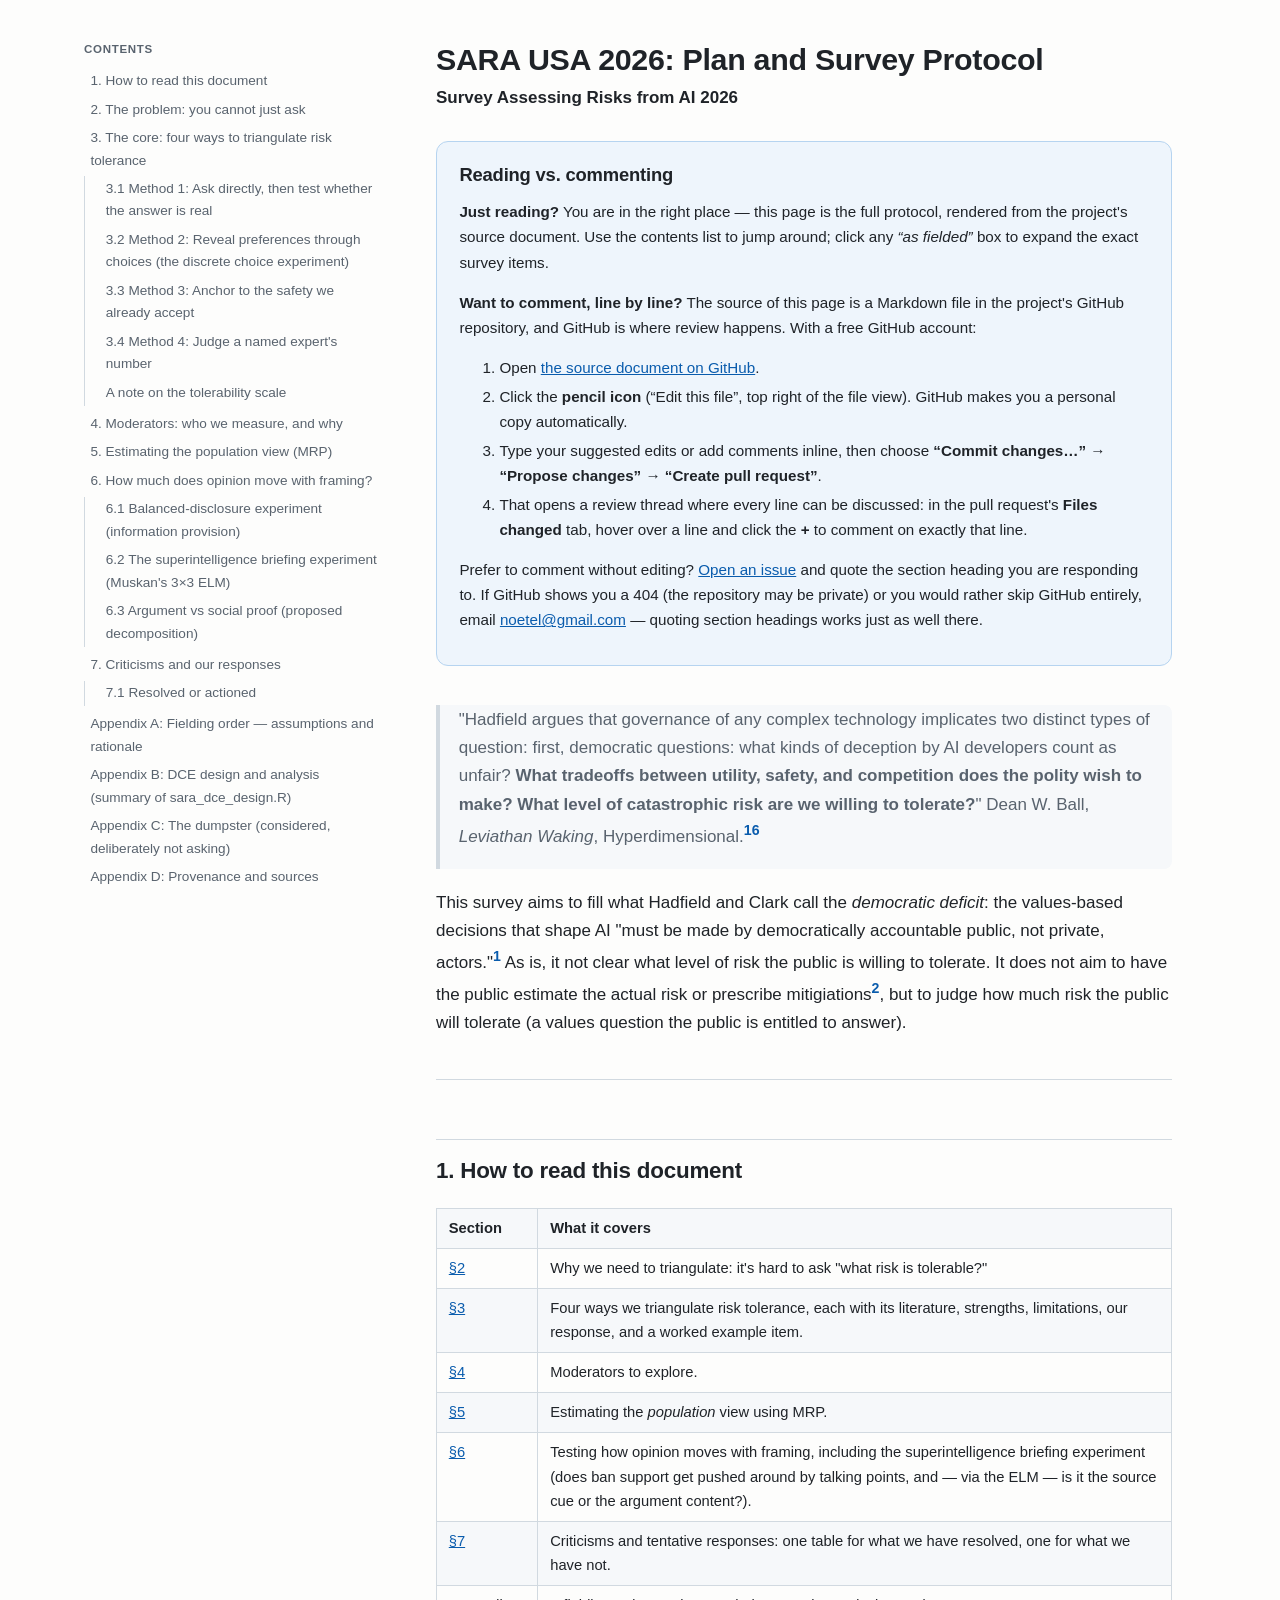
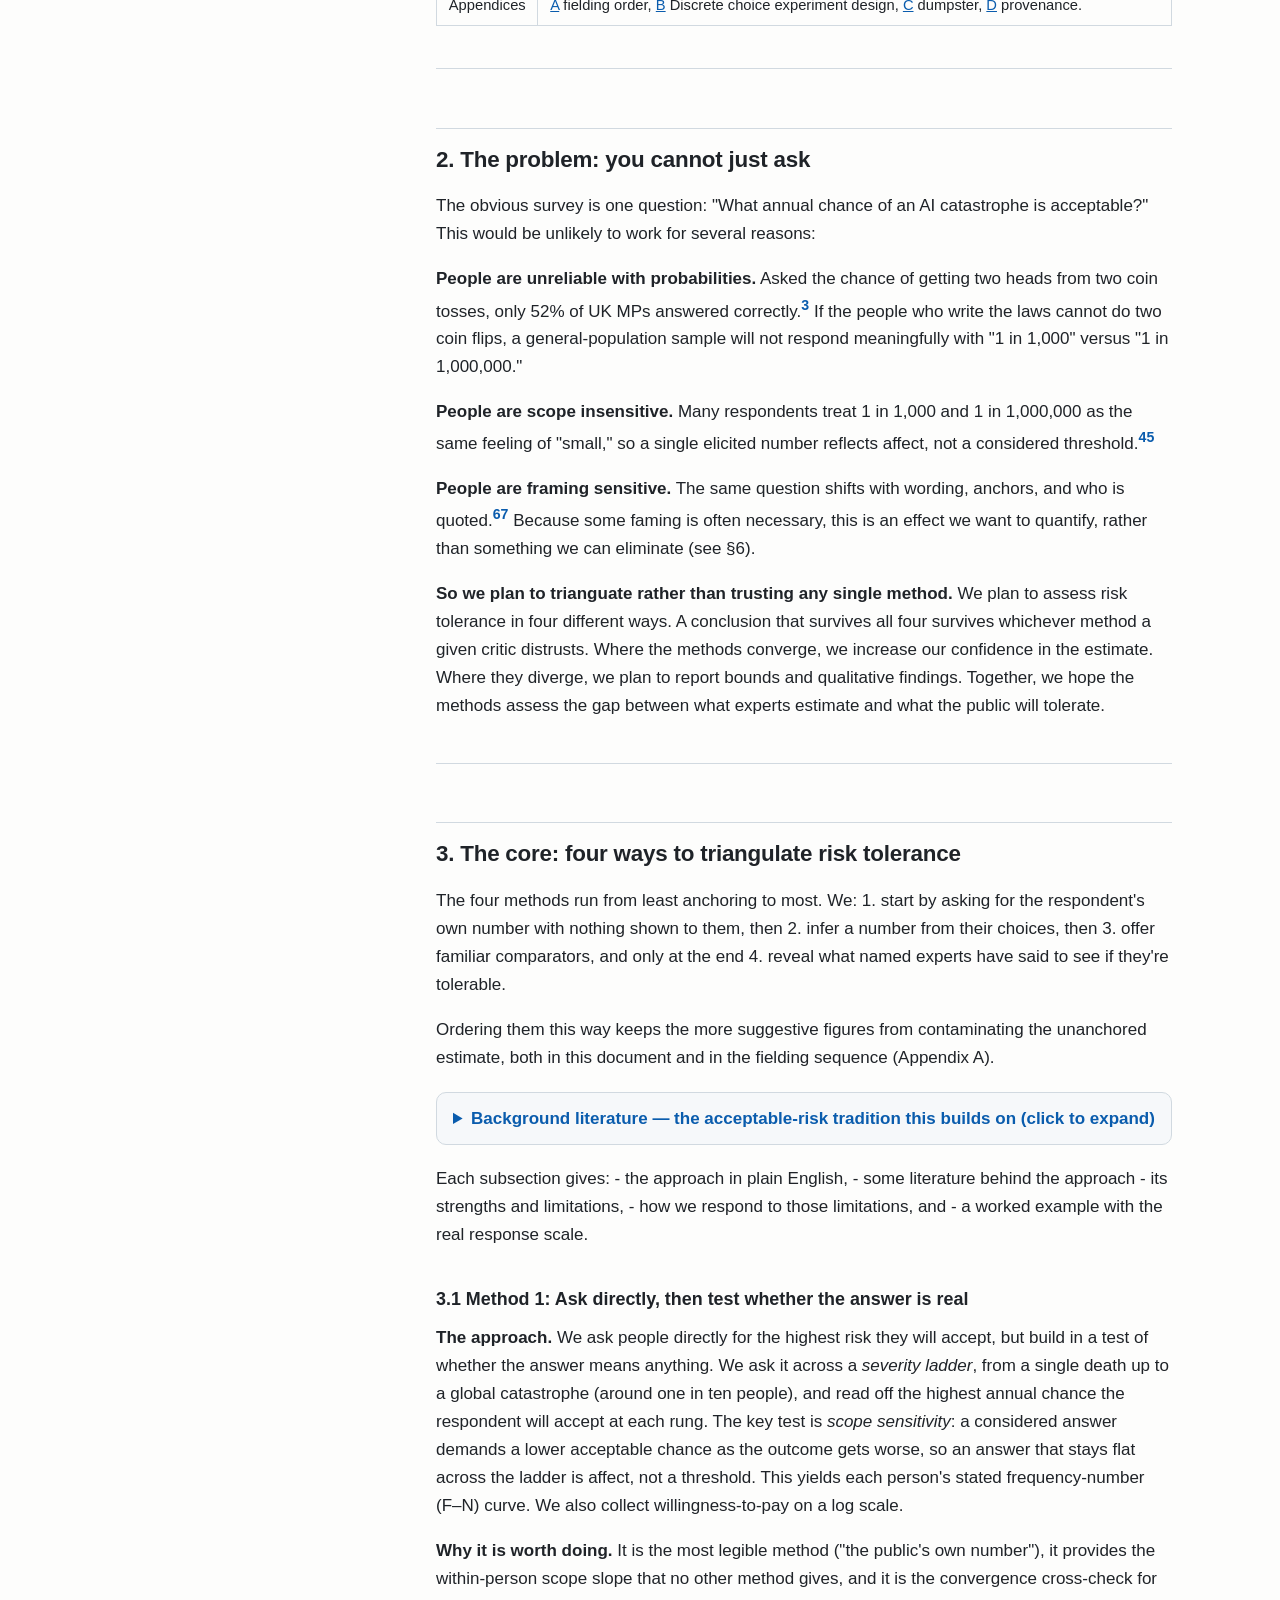
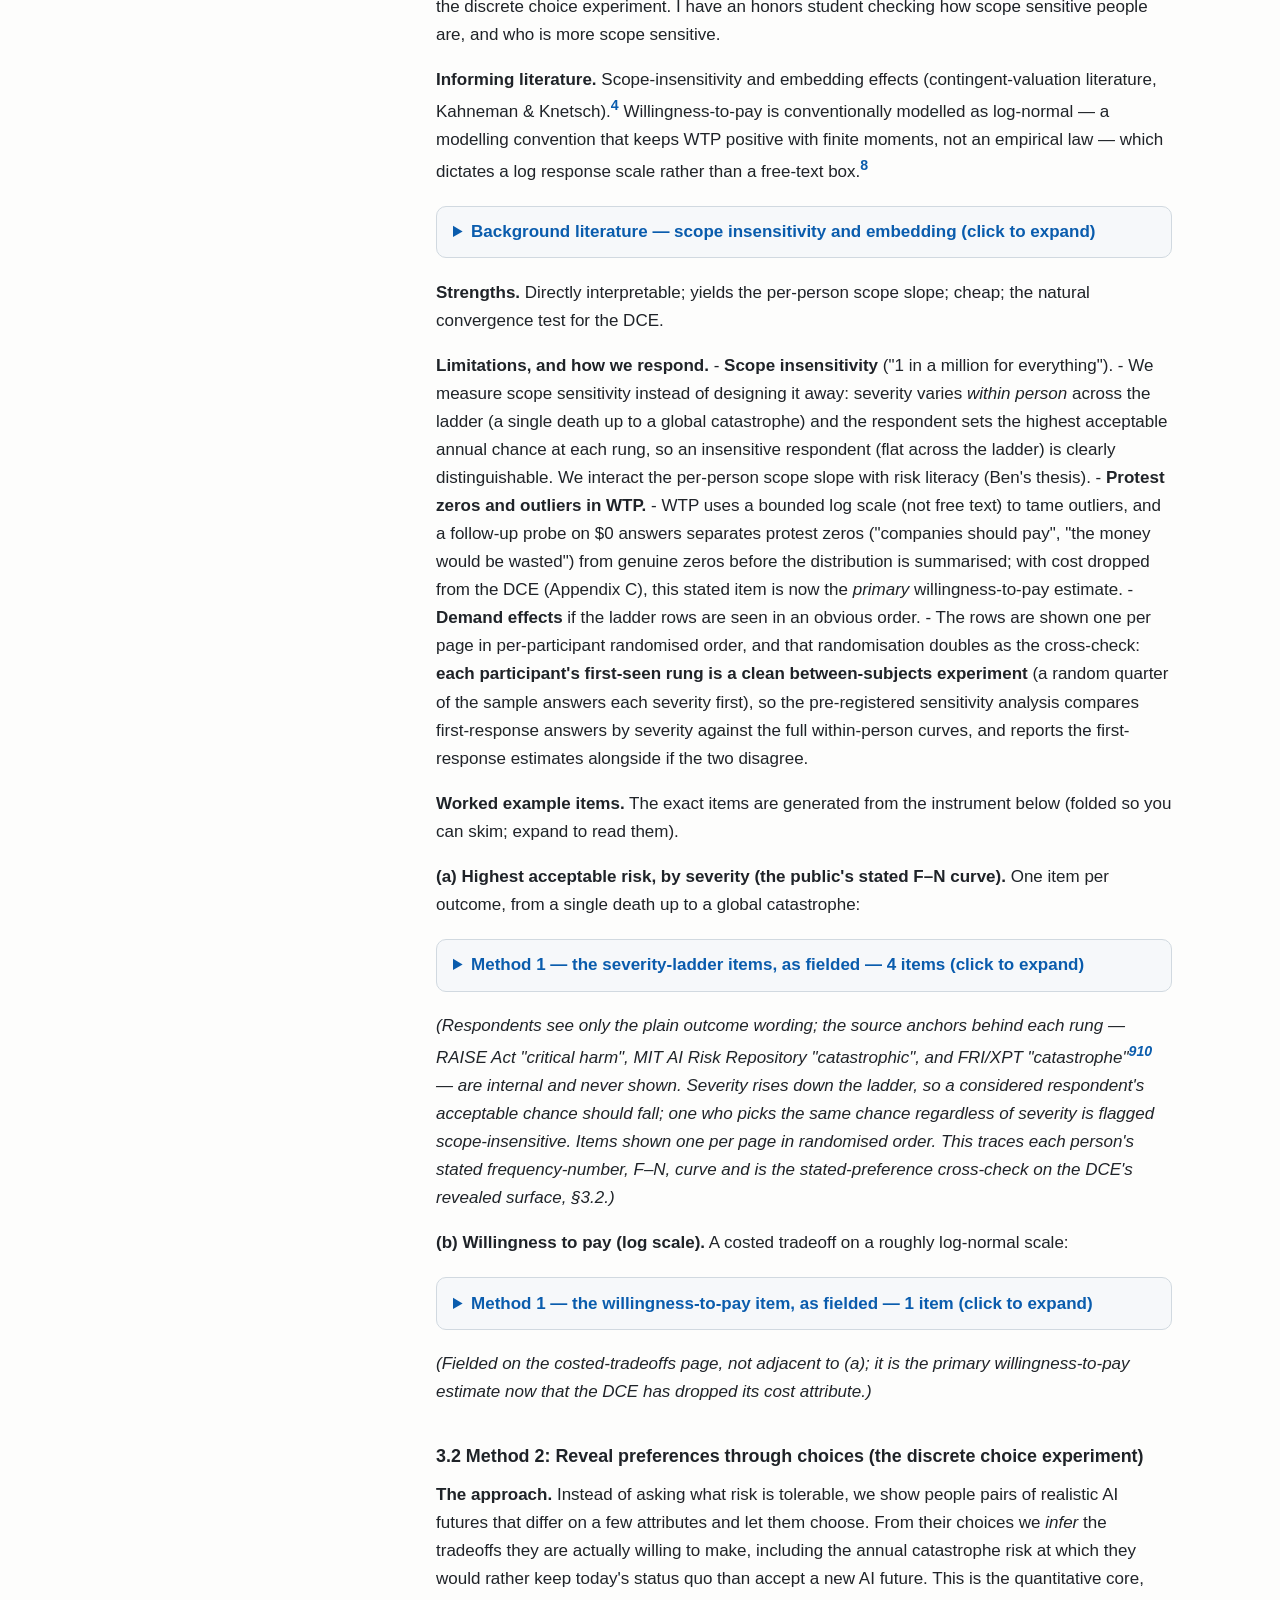
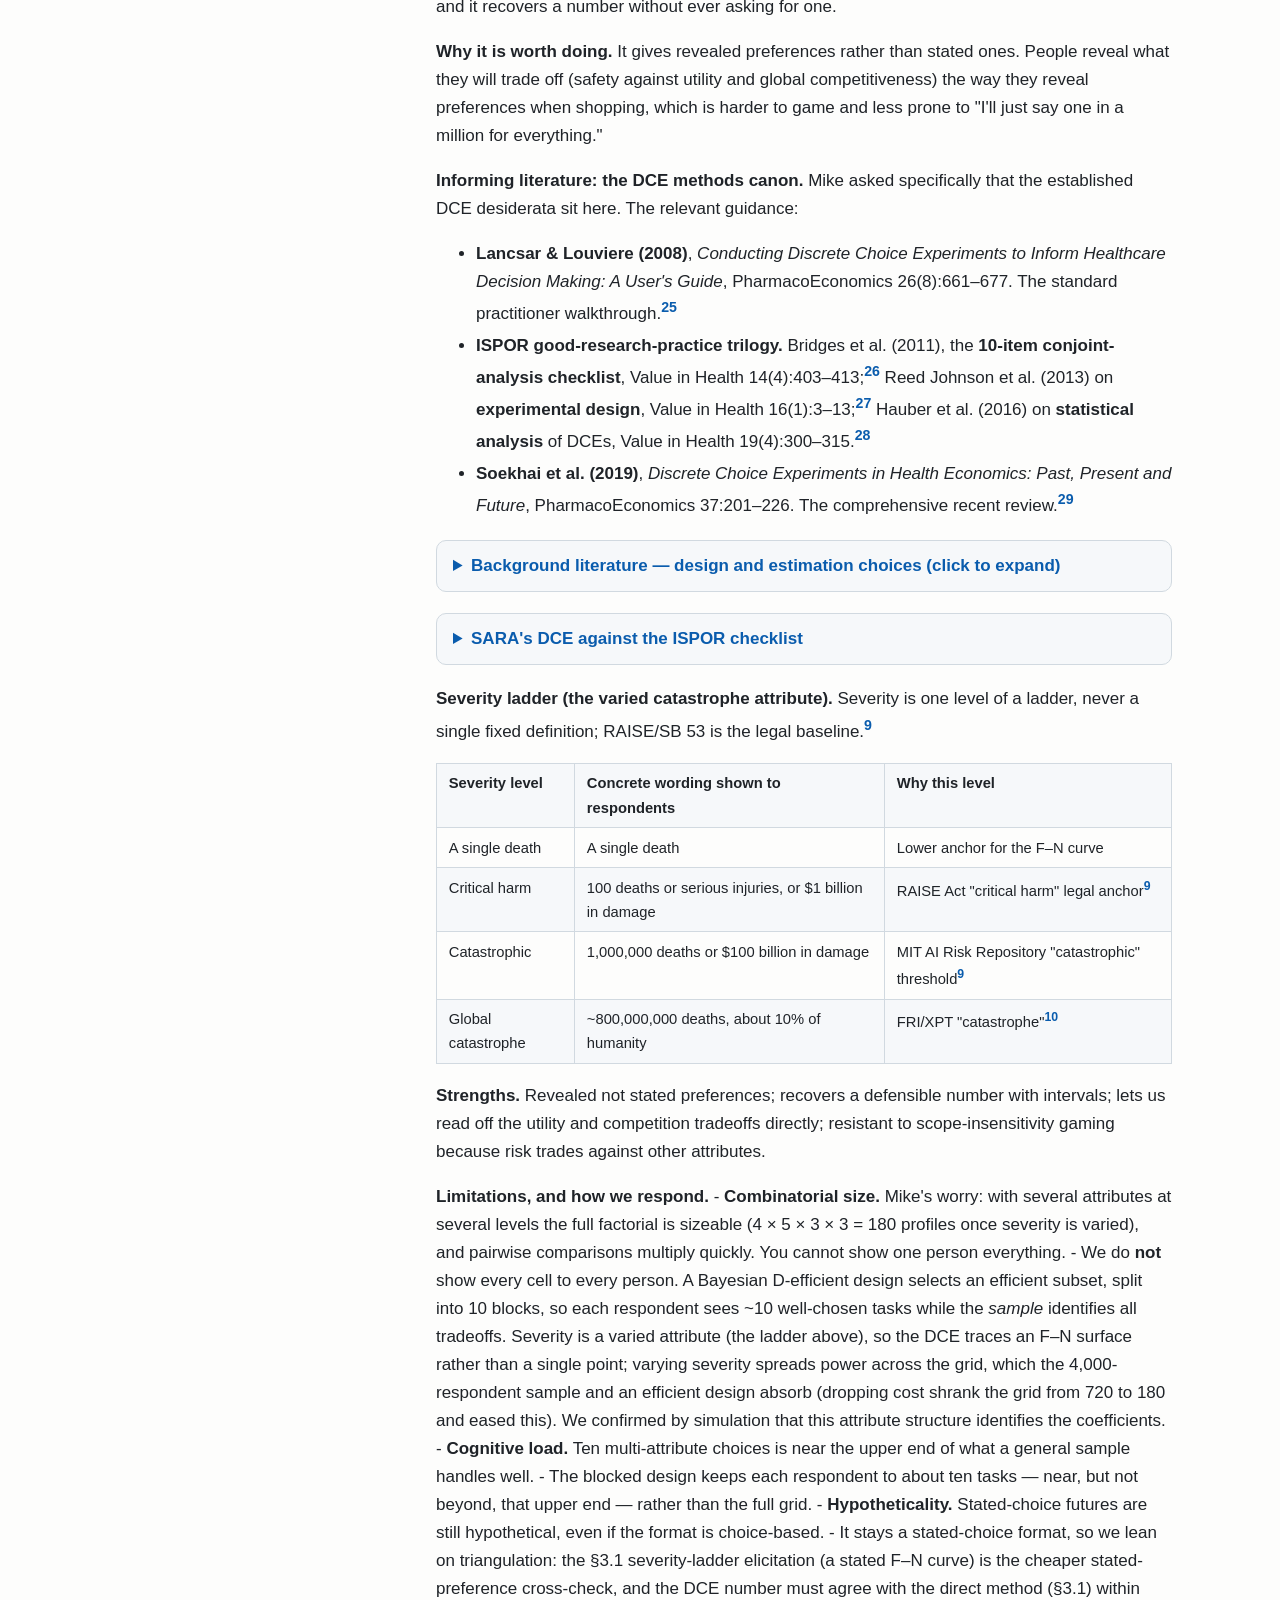
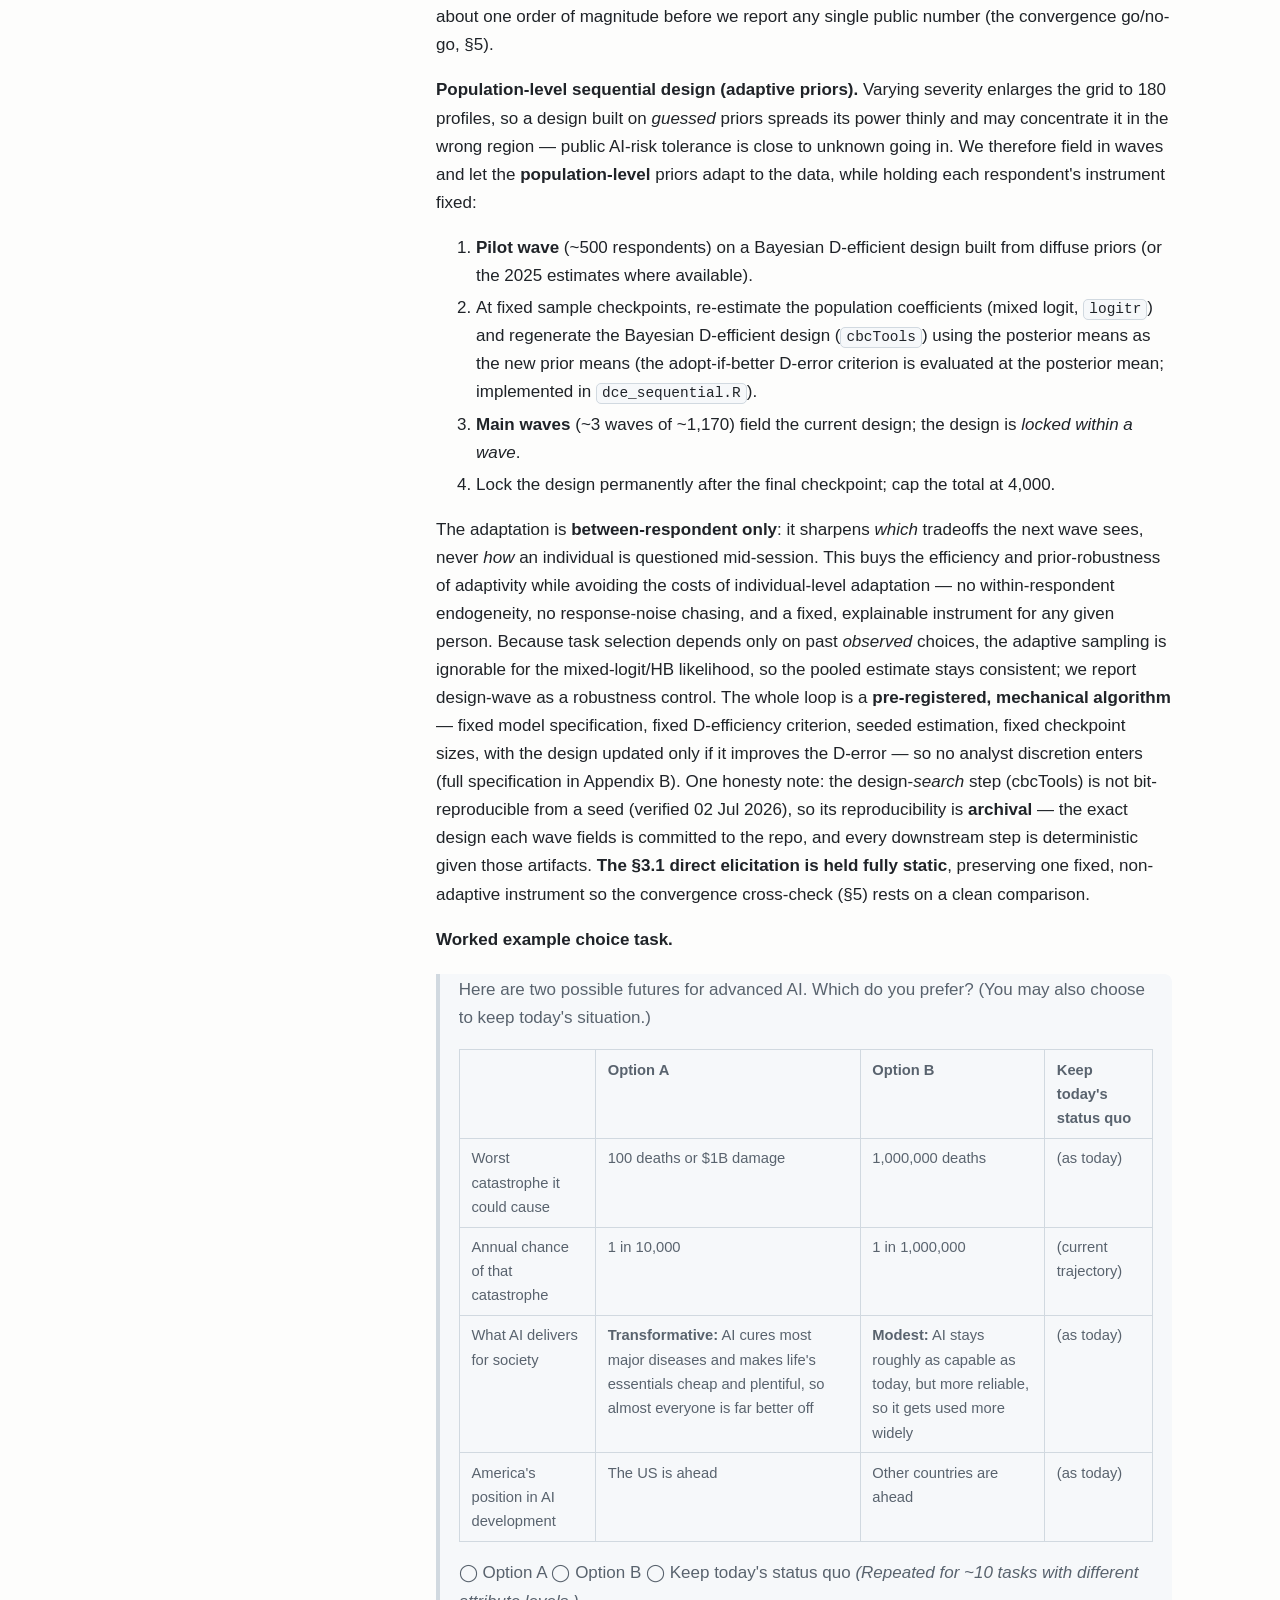
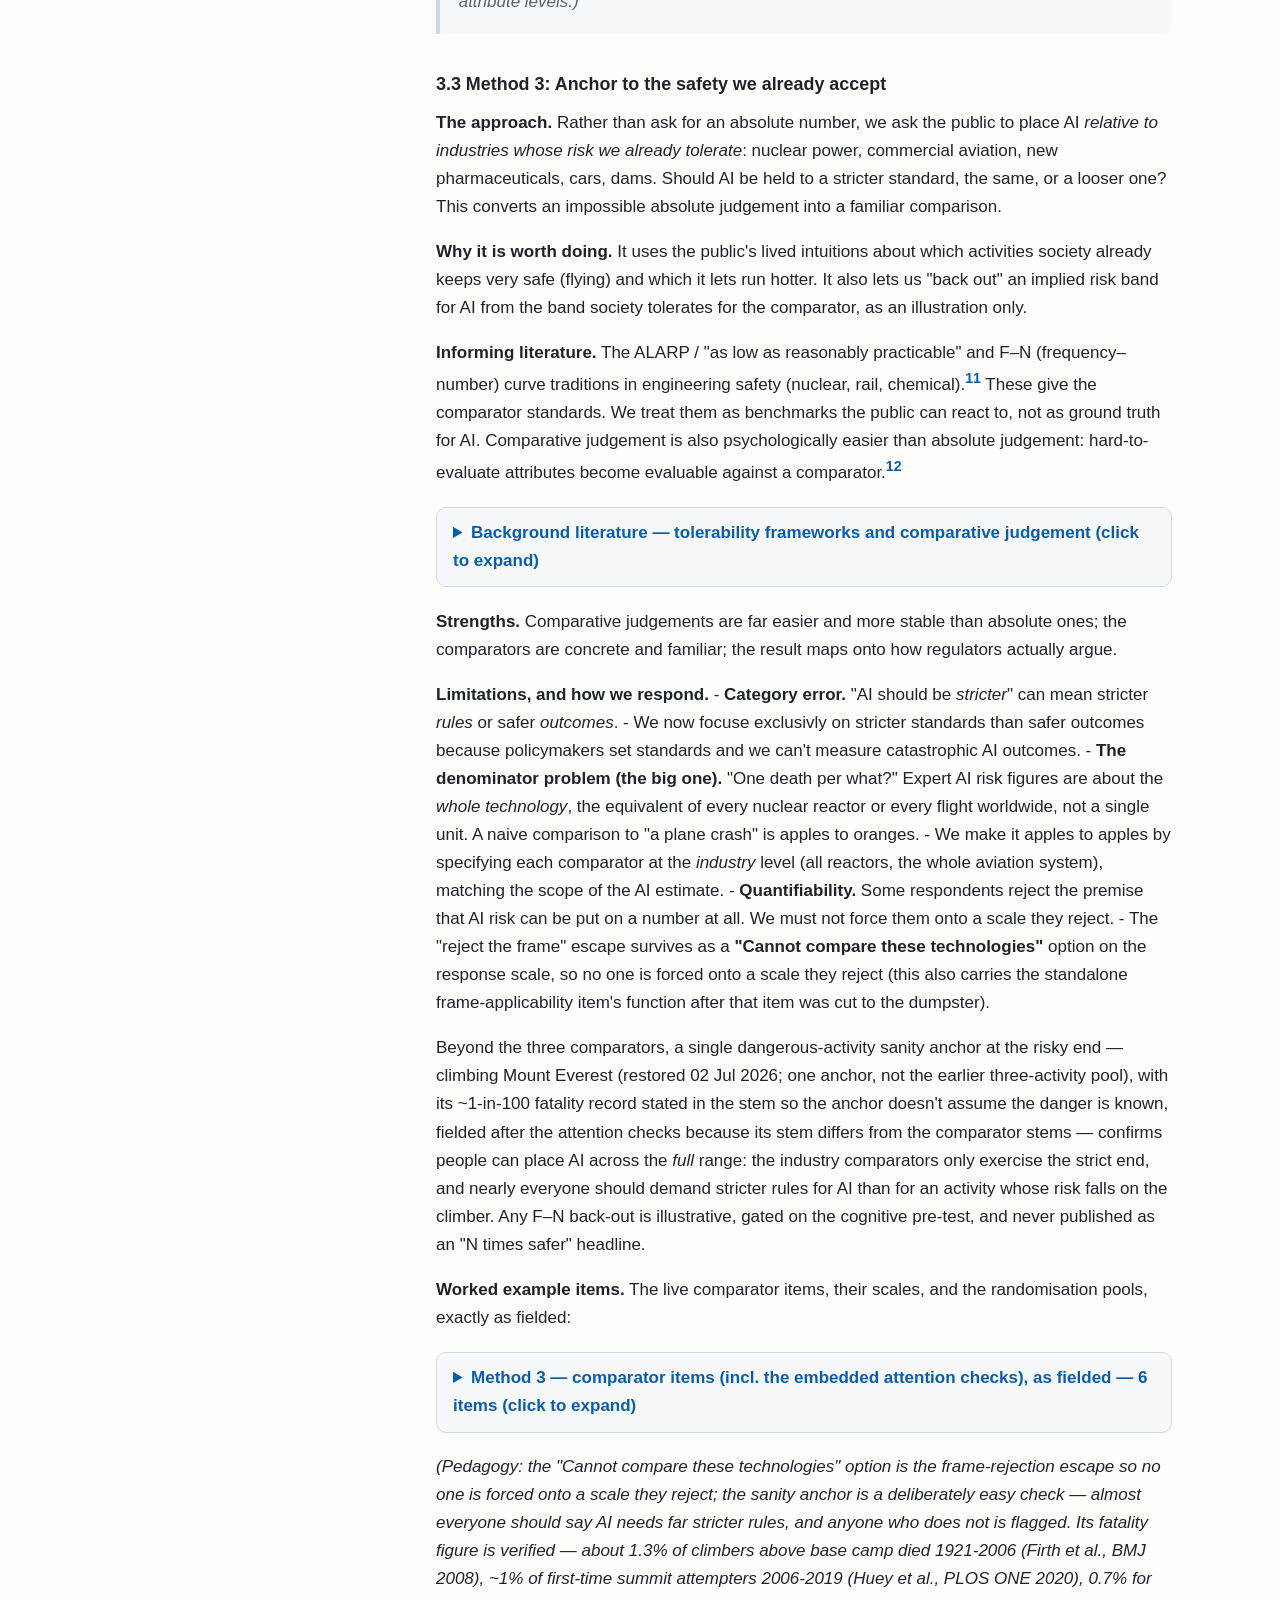
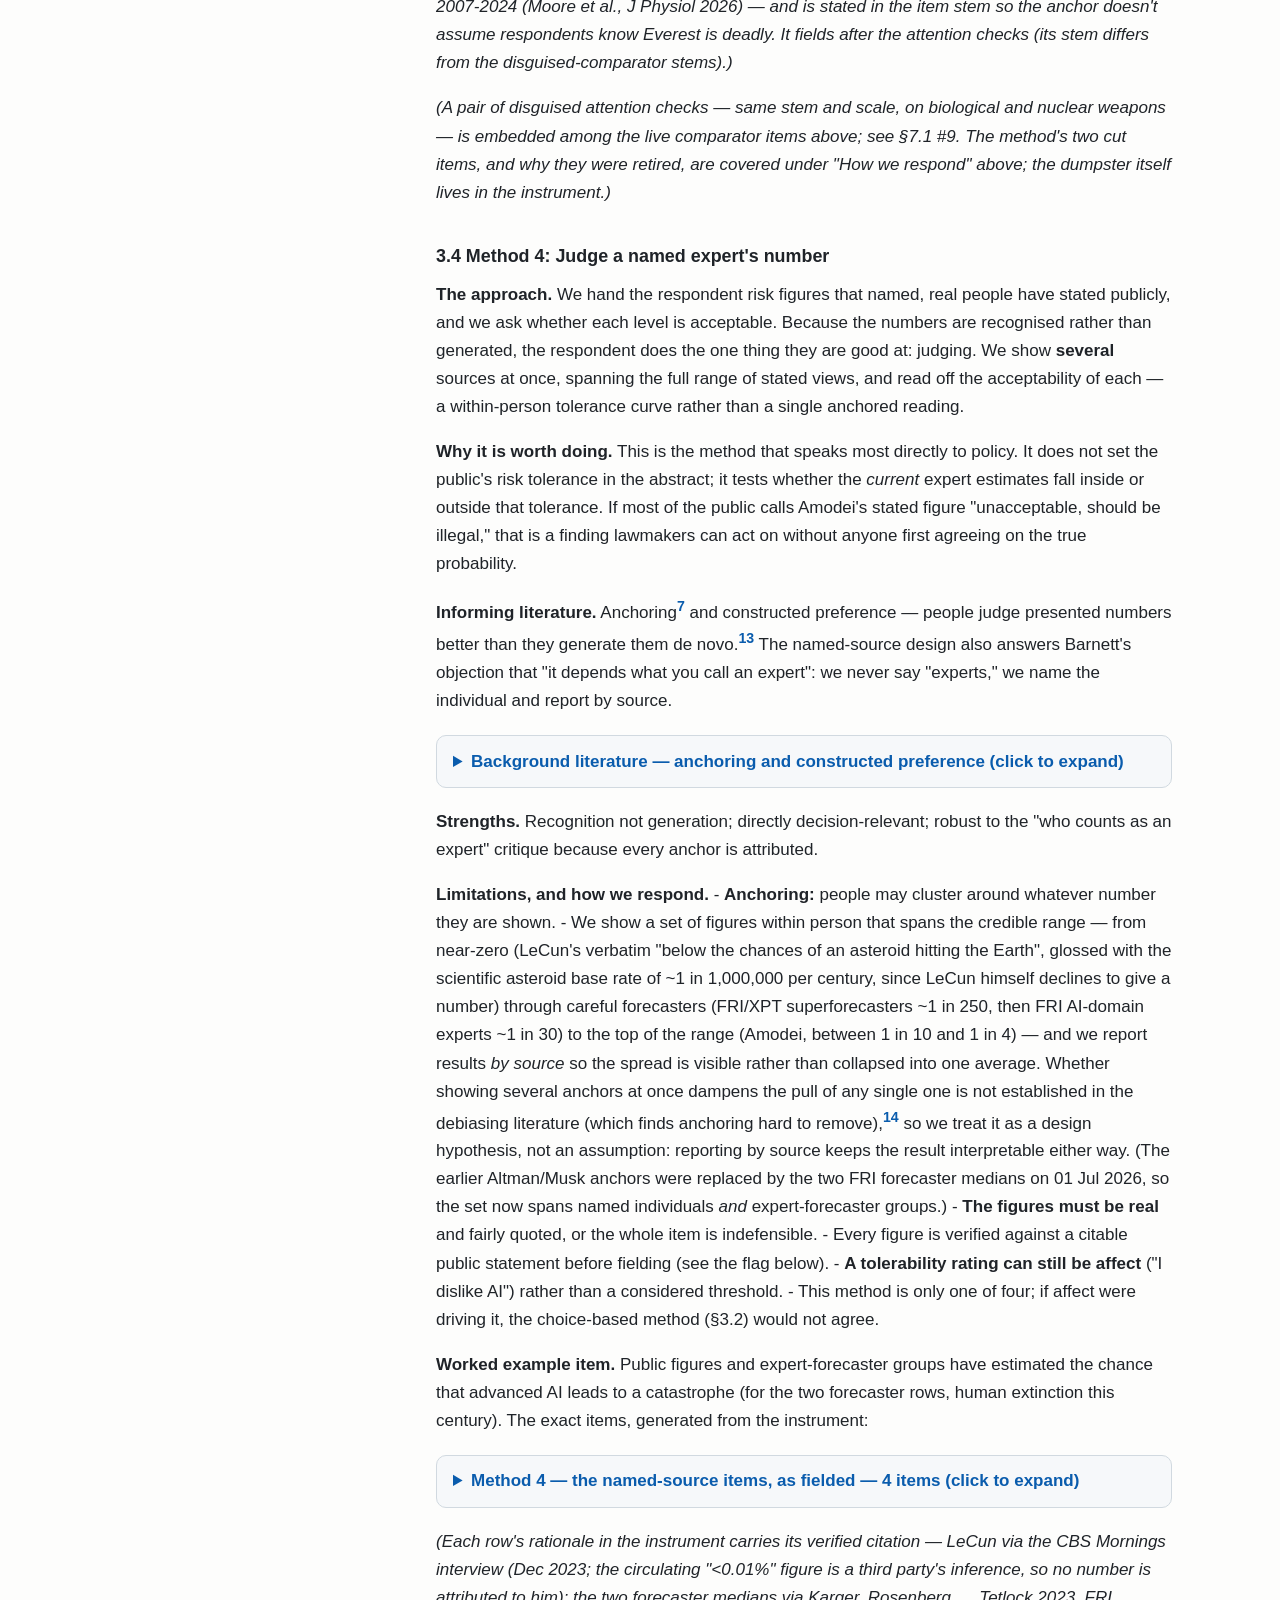
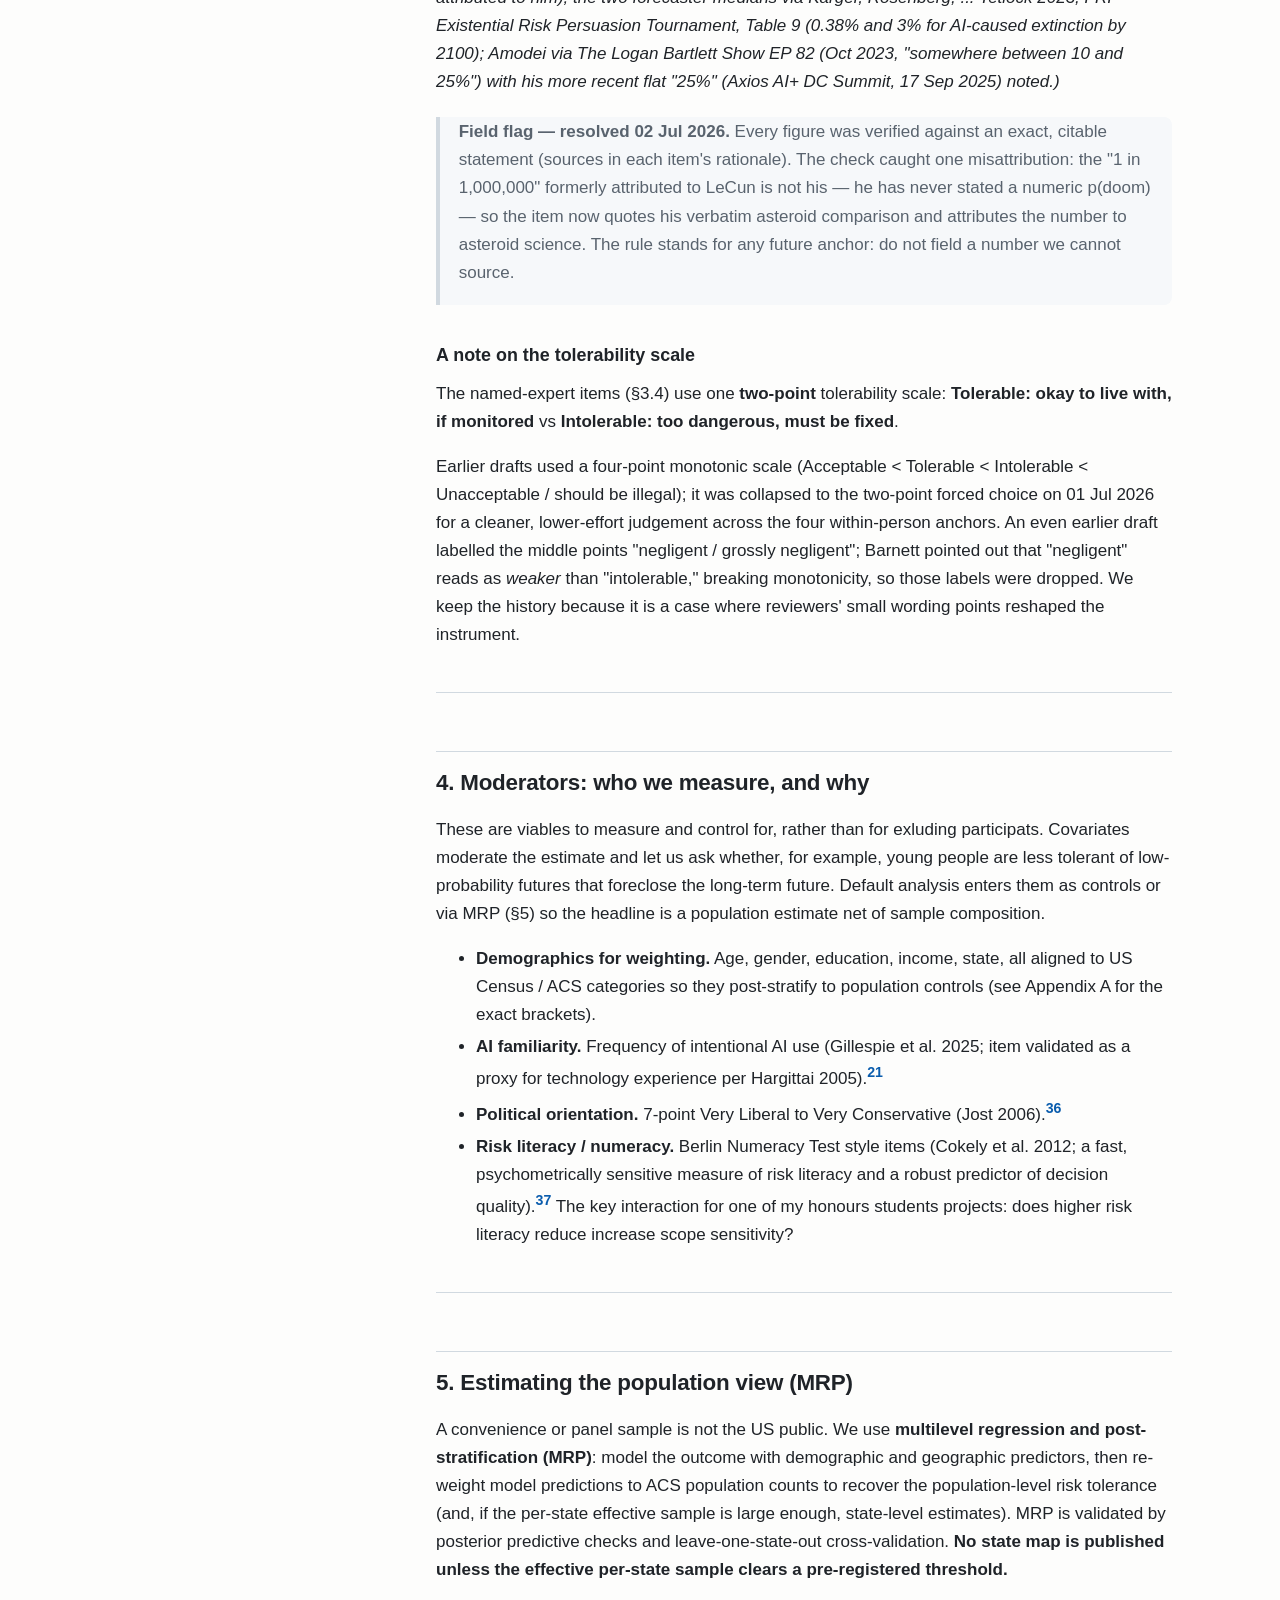
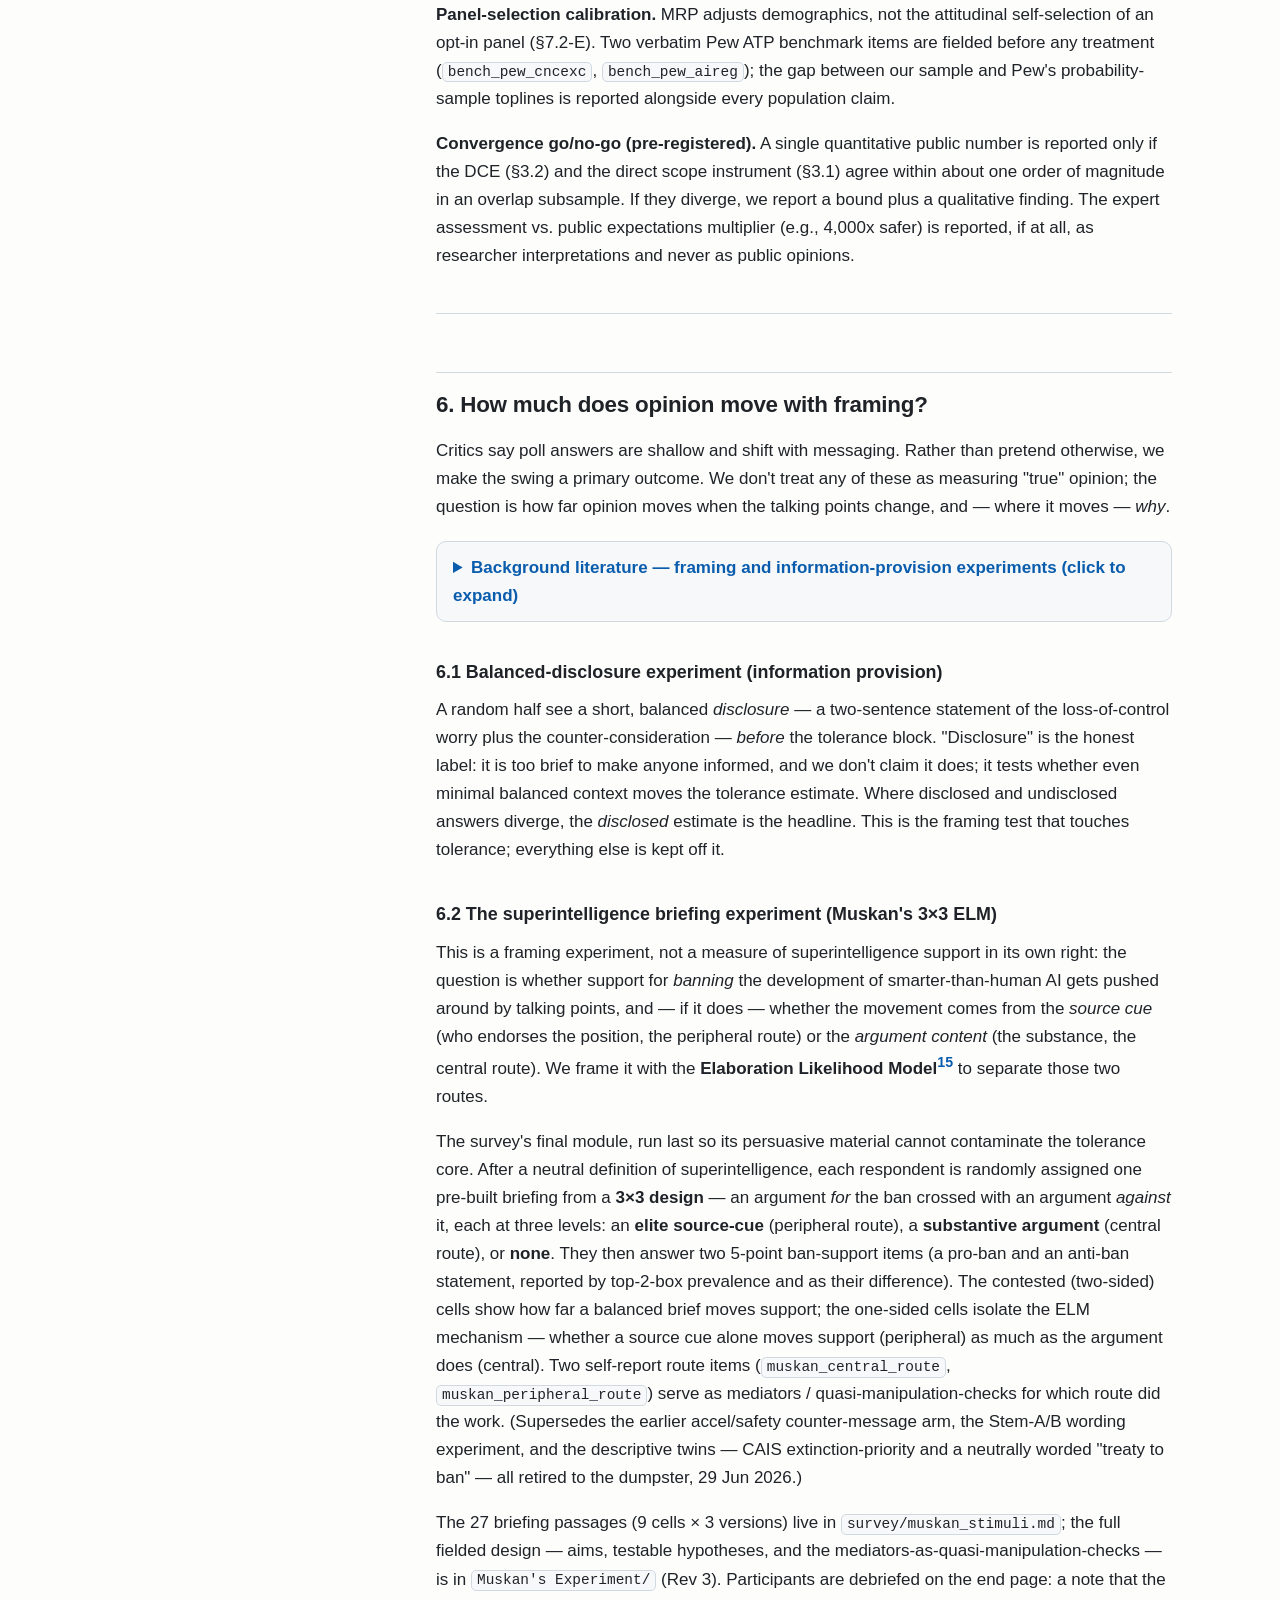
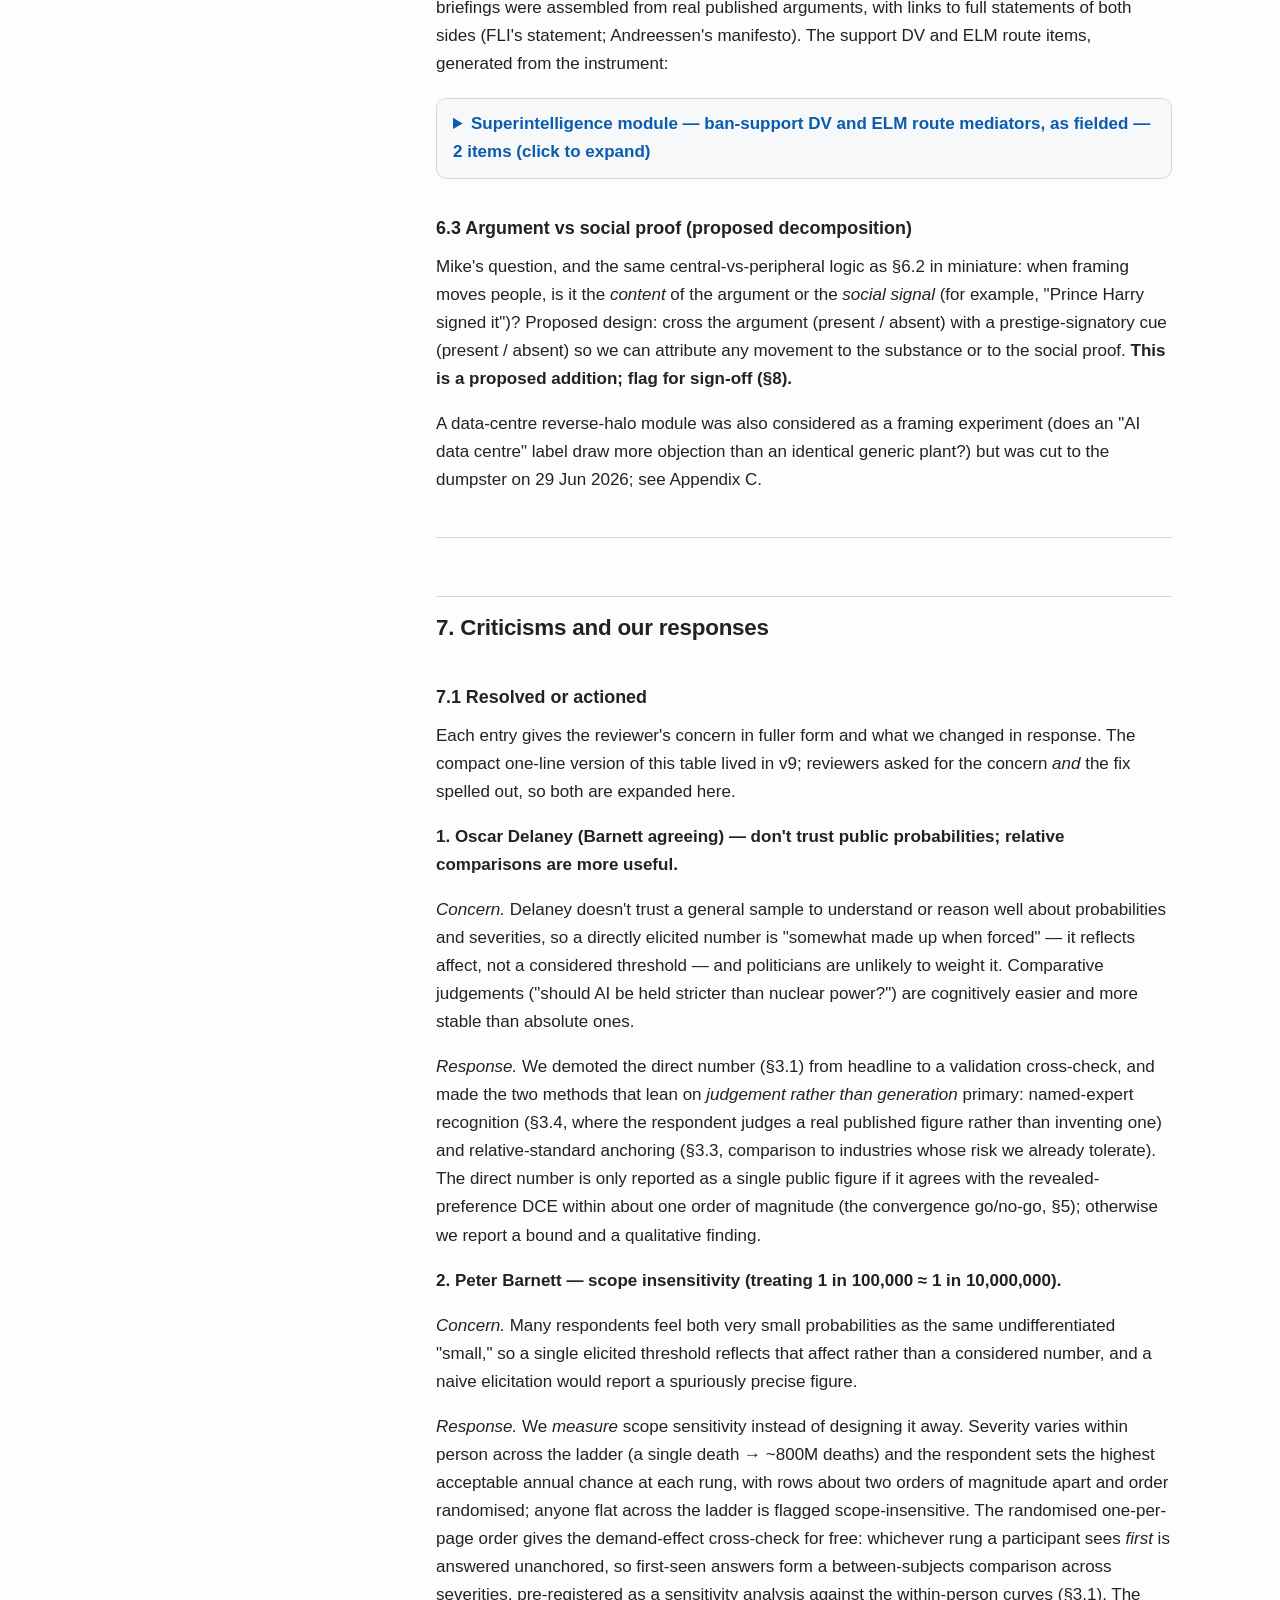
==== docs/index.html @ 70bfd853 "Publish the protocol as a pretty GitHub Pages page for non-GitHub reviewers render/build_docs.py ren" ====
<!DOCTYPE html>
<html lang="en">
<head>
<meta charset="utf-8">
<meta name="viewport" content="width=device-width, initial-scale=1">
<title>SARA USA 2026: Plan and Survey Protocol</title>
<style>
:root {
  --bg: #fdfdfc; --fg: #1f2328; --muted: #59636e; --accent: #0a5cad;
  --border: #d1d9e0; --soft: #f6f8fa; --banner: #eef5fc; --banner-border: #b6d4f0;
  --mark-bg: #fff8c5;
}
@media (prefers-color-scheme: dark) {
  :root {
    --bg: #14171b; --fg: #e6edf3; --muted: #9198a1; --accent: #6cb2f5;
    --border: #3d444d; --soft: #1c2128; --banner: #12283d; --banner-border: #24537d;
    --mark-bg: #4d3800;
  }
}
* { box-sizing: border-box; }
html { scroll-behavior: smooth; scroll-padding-top: 1rem; }
body {
  margin: 0; background: var(--bg); color: var(--fg);
  font: 17px/1.65 -apple-system, BlinkMacSystemFont, "Segoe UI", Roboto,
        "Helvetica Neue", Arial, sans-serif;
  -webkit-text-size-adjust: 100%;
}
.layout { display: grid; grid-template-columns: 19rem minmax(0, 46rem); gap: 3rem;
  max-width: 72rem; margin: 0 auto; padding: 0 1.25rem; }
nav.toc { position: sticky; top: 0; align-self: start; max-height: 100vh;
  overflow-y: auto; padding: 2.5rem 0 2rem; font-size: .85rem; }
nav.toc .toc-title { font-weight: 700; text-transform: uppercase;
  letter-spacing: .06em; font-size: .72rem; color: var(--muted); margin: 0 0 .6rem; }
nav.toc ol { list-style: none; margin: 0; padding: 0; }
nav.toc ol ol { padding-left: .9rem; border-left: 1px solid var(--border); margin: .15rem 0 .35rem; }
nav.toc li { margin: .18rem 0; }
nav.toc a { color: var(--muted); text-decoration: none; display: block;
  padding: .1rem .4rem; border-radius: 5px; }
nav.toc a:hover { color: var(--accent); background: var(--soft); }
main { padding: 2.5rem 0 5rem; }
h1 { font-size: 1.9rem; line-height: 1.25; margin: 0 0 .4rem; letter-spacing: -.01em; }
h2 { font-size: 1.4rem; margin: 2.6em 0 .6em; padding-top: .6em;
  border-top: 1px solid var(--border); letter-spacing: -.01em; }
h3 { font-size: 1.12rem; margin: 2em 0 .5em; }
h2 a.hl, h3 a.hl { color: inherit; text-decoration: none; }
a { color: var(--accent); }
p, ul, ol { margin: 0 0 1em; }
li { margin: .25em 0; }
blockquote { margin: 1.2em 0; padding: .1em 1.1em; border-left: 4px solid var(--border);
  color: var(--muted); background: var(--soft); border-radius: 0 8px 8px 0; }
code { font: .85em/1.4 ui-monospace, SFMono-Regular, "SF Mono", Menlo, Consolas, monospace;
  background: var(--soft); border: 1px solid var(--border);
  border-radius: 5px; padding: .1em .35em; }
table { border-collapse: collapse; margin: 1.2em 0; width: 100%;
  font-size: .92rem; display: block; overflow-x: auto; }
th, td { border: 1px solid var(--border); padding: .5em .8em;
  text-align: left; vertical-align: top; }
th { background: var(--soft); }
tr:nth-child(2n) td { background: var(--soft); }
hr { border: none; border-top: 1px solid var(--border); margin: 2.5em 0; }
details { background: var(--soft); border: 1px solid var(--border);
  border-radius: 10px; padding: .7rem 1rem; margin: 1.2em 0; }
details[open] { padding-bottom: .9rem; }
details > summary { cursor: pointer; font-weight: 600; color: var(--accent); }
details > :last-child { margin-bottom: 0; }
.subtitle { color: var(--muted); margin: 0 0 1.6rem; }
aside.comment-box { background: var(--banner); border: 1px solid var(--banner-border);
  border-radius: 12px; padding: 1.1rem 1.4rem; margin: 1.8rem 0 2.4rem;
  font-size: .95rem; }
aside.comment-box h2 { border: none; margin: 0 0 .5em; padding: 0; font-size: 1.15rem; }
.footnote { font-size: .88rem; color: var(--muted); }
.footnote hr { margin: 3em 0 1em; }
.footnote-ref { text-decoration: none; font-weight: 600; }
:target { animation: flash 1.6s ease-out 1; }
@keyframes flash { from { background: var(--mark-bg); } to { background: transparent; } }
footer { margin-top: 4rem; padding-top: 1rem; border-top: 1px solid var(--border);
  color: var(--muted); font-size: .85rem; }
@media (max-width: 63rem) {
  .layout { display: block; }
  nav.toc { position: static; max-height: none; padding: 1.5rem 0 0; }
  nav.toc .toc-title { display: none; }
  nav.toc > details { margin: 0; }
  main { padding-top: 1.5rem; }
}
@media (min-width: 63.01rem) {
  nav.toc > details { background: none; border: none; padding: 0; margin: 0; }
  nav.toc > details > summary { display: none; }
}
</style>
</head>
<body>
<div class="layout">
<nav class="toc" aria-label="Table of contents">
<p class="toc-title">Contents</p>
<details open>
<summary>Contents</summary>
<ol>
<li><a href="#1-how-to-read-this-document">1. How to read this document</a>
</li>
<li><a href="#2-the-problem-you-cannot-just-ask">2. The problem: you cannot just ask</a>
</li>
<li><a href="#3-the-core-four-ways-to-triangulate-risk-tolerance">3. The core: four ways to triangulate risk tolerance</a>
<ol>
<li><a href="#31-method-1-ask-directly-then-test-whether-the-answer-is-real">3.1 Method 1: Ask directly, then test whether the answer is real</a></li>
<li><a href="#32-method-2-reveal-preferences-through-choices-the-discrete-choice-experiment">3.2 Method 2: Reveal preferences through choices (the discrete choice experiment)</a></li>
<li><a href="#33-method-3-anchor-to-the-safety-we-already-accept">3.3 Method 3: Anchor to the safety we already accept</a></li>
<li><a href="#34-method-4-judge-a-named-experts-number">3.4 Method 4: Judge a named expert&#x27;s number</a></li>
<li><a href="#a-note-on-the-tolerability-scale">A note on the tolerability scale</a></li>
</ol>
</li>
<li><a href="#4-moderators-who-we-measure-and-why">4. Moderators: who we measure, and why</a>
</li>
<li><a href="#5-estimating-the-population-view-mrp">5. Estimating the population view (MRP)</a>
</li>
<li><a href="#6-how-much-does-opinion-move-with-framing">6. How much does opinion move with framing?</a>
<ol>
<li><a href="#61-balanced-disclosure-experiment-information-provision">6.1 Balanced-disclosure experiment (information provision)</a></li>
<li><a href="#62-the-superintelligence-briefing-experiment-muskans-33-elm">6.2 The superintelligence briefing experiment (Muskan&#x27;s 3×3 ELM)</a></li>
<li><a href="#63-argument-vs-social-proof-proposed-decomposition">6.3 Argument vs social proof (proposed decomposition)</a></li>
</ol>
</li>
<li><a href="#7-criticisms-and-our-responses">7. Criticisms and our responses</a>
<ol>
<li><a href="#71-resolved-or-actioned">7.1 Resolved or actioned</a></li>
</ol>
</li>
<li><a href="#appendix-a-fielding-order--assumptions-and-rationale">Appendix A: Fielding order — assumptions and rationale</a>
</li>
<li><a href="#appendix-b-dce-design-and-analysis-summary-of-sara_dce_designr">Appendix B: DCE design and analysis (summary of sara_dce_design.R)</a>
</li>
<li><a href="#appendix-c-the-dumpster-considered-deliberately-not-asking">Appendix C: The dumpster (considered, deliberately not asking)</a>
</li>
<li><a href="#appendix-d-provenance-and-sources">Appendix D: Provenance and sources</a>
</li>
</ol>
<ol><li><a href="#how-to-comment">How to comment on this document</a></li></ol>
</details>
</nav>
<main>
<h1 id="sara-usa-2026-plan-and-survey-protocol">SARA USA 2026: Plan and Survey Protocol</h1>
<p><strong>Survey Assessing Risks from AI 2026</strong></p>

<aside class="comment-box">
  <h2 id="how-to-comment">Reading vs. commenting</h2>
  <p><strong>Just reading?</strong> You are in the right place — this page is the
  full protocol, rendered from the project's source document. Use the contents
  list to jump around; click any <em>&ldquo;as fielded&rdquo;</em> box to expand the exact
  survey items.</p>
  <p><strong>Want to comment, line by line?</strong> The source of this page is a
  Markdown file in the project's GitHub repository, and GitHub is where review
  happens. With a free GitHub account:</p>
  <ol>
    <li>Open <a href="https://github.com/mnoetel/SARA-survey/blob/main/SARA%20USA%20—%20Survey%20Protocol%20v10.md">the source document on GitHub</a>.</li>
    <li>Click the <strong>pencil icon</strong> (&ldquo;Edit this file&rdquo;, top right of the
    file view). GitHub makes you a personal copy automatically.</li>
    <li>Type your suggested edits or add comments inline, then choose
    <strong>&ldquo;Commit changes&hellip;&rdquo; &rarr; &ldquo;Propose changes&rdquo; &rarr;
    &ldquo;Create pull request&rdquo;</strong>.</li>
    <li>That opens a review thread where every line can be discussed: in the
    pull request's <strong>Files changed</strong> tab, hover over a line and click the
    <strong>+</strong> to comment on exactly that line.</li>
  </ol>
  <p>Prefer to comment without editing? <a href="https://github.com/mnoetel/SARA-survey/issues/new">Open an issue</a>
  and quote the section heading you are responding to. If GitHub shows you a
  404 (the repository may be private) or you would rather skip GitHub entirely,
  email <a href="mailto:noetel@gmail.com">noetel@gmail.com</a> — quoting section headings works
  just as well there.</p>
</aside>

<blockquote>
<p>"Hadfield argues that governance of any complex technology implicates two distinct types of question: first, democratic questions: what kinds of deception by AI developers count as unfair? <strong>What tradeoffs between utility, safety, and competition does the polity wish to make? What level of catastrophic risk are we willing to tolerate?</strong>"
Dean W. Ball, <em>Leviathan Waking</em>, Hyperdimensional.<sup id="fnref:ball"><a class="footnote-ref" href="#fn:ball">16</a></sup></p>
</blockquote>
<p>This survey aims to fill what Hadfield and Clark call the <em>democratic deficit</em>: the values-based decisions that shape AI "must be made by democratically accountable public, not private, actors."<sup id="fnref:clark"><a class="footnote-ref" href="#fn:clark">1</a></sup> As is, it not clear what level of risk the public is willing to tolerate. It does not aim to have the public estimate the actual risk or prescribe mitigiations<sup id="fnref:1"><a class="footnote-ref" href="#fn:1">2</a></sup>, but to judge how much risk the public will tolerate (a values question the public is entitled to answer).</p>
<hr />
<h2 id="1-how-to-read-this-document">1. How to read this document</h2>
<table>
<thead>
<tr>
<th>Section</th>
<th>What it covers</th>
</tr>
</thead>
<tbody>
<tr>
<td><a href="#2-the-problem-you-cannot-just-ask">§2</a></td>
<td>Why we need to triangulate: it's hard to ask "what risk is tolerable?"</td>
</tr>
<tr>
<td><a href="#3-the-core-four-ways-to-triangulate-risk-tolerance">§3</a></td>
<td>Four ways we triangulate risk tolerance, each with its literature, strengths, limitations, our response, and a worked example item.</td>
</tr>
<tr>
<td><a href="#4-moderators-who-we-measure-and-why">§4</a></td>
<td>Moderators to explore.</td>
</tr>
<tr>
<td><a href="#5-estimating-the-population-view-mrp">§5</a></td>
<td>Estimating the <em>population</em> view using MRP.</td>
</tr>
<tr>
<td><a href="#6-how-much-does-opinion-move-with-framing">§6</a></td>
<td>Testing how opinion moves with framing, including the superintelligence briefing experiment (does ban support get pushed around by talking points, and — via the ELM — is it the source cue or the argument content?).</td>
</tr>
<tr>
<td><a href="#7-criticisms-and-our-responses">§7</a></td>
<td>Criticisms and tentative responses: one table for what we have resolved, one for what we have not.</td>
</tr>
<tr>
<td>Appendices</td>
<td><a href="#appendix-a-fielding-order--assumptions-and-rationale">A</a> fielding order, <a href="#appendix-b-dce-design-and-analysis-summary-of-sara_dce_designr">B</a> Discrete choice experiment design, <a href="#appendix-c-the-dumpster-considered-deliberately-not-asking">C</a> dumpster, <a href="#appendix-d-provenance-and-sources">D</a> provenance.</td>
</tr>
</tbody>
</table>
<hr />
<h2 id="2-the-problem-you-cannot-just-ask">2. The problem: you cannot just ask</h2>
<p>The obvious survey is one question: "What annual chance of an AI catastrophe is acceptable?" This would be unlikely to work for several reasons:</p>
<p><strong>People are unreliable with probabilities.</strong> Asked the chance of getting two heads from two coin tosses, only 52% of UK MPs answered correctly.<sup id="fnref:rss"><a class="footnote-ref" href="#fn:rss">3</a></sup> If the people who write the laws cannot do two coin flips, a general-population sample will not respond meaningfully with "1 in 1,000" versus "1 in 1,000,000."</p>
<p><strong>People are scope insensitive.</strong> Many respondents treat 1 in 1,000 and 1 in 1,000,000 as the same feeling of "small," so a single elicited number reflects affect, not a considered threshold.<sup id="fnref:kk92"><a class="footnote-ref" href="#fn:kk92">4</a></sup><sup id="fnref:slovic2007"><a class="footnote-ref" href="#fn:slovic2007">5</a></sup></p>
<p><strong>People are framing sensitive.</strong> The same question shifts with wording, anchors, and who is quoted.<sup id="fnref:chong"><a class="footnote-ref" href="#fn:chong">6</a></sup><sup id="fnref:tk74"><a class="footnote-ref" href="#fn:tk74">7</a></sup> Because some faming is often necessary, this is an effect we want to quantify, rather than something we can eliminate (see §6).</p>
<p><strong>So we plan to trianguate rather than trusting any single method.</strong> We plan to assess risk tolerance in four different ways. A conclusion that survives all four survives whichever method a given critic distrusts. Where the methods converge, we increase our confidence in the estimate. Where they diverge, we plan to report bounds and qualitative findings. Together, we hope the methods assess the gap between what experts estimate and what the public will tolerate.</p>
<hr />
<h2 id="3-the-core-four-ways-to-triangulate-risk-tolerance">3. The core: four ways to triangulate risk tolerance</h2>
<p>The four methods run from least anchoring to most. We:
1. start by asking for the respondent's own number with nothing shown to them, then
2. infer a number from their choices, then
3. offer familiar comparators, and only at the end
4. reveal what named experts have said to see if they're tolerable.</p>
<p>Ordering them this way keeps the more suggestive figures from contaminating the unanchored estimate, both in this document and in the fielding sequence (Appendix A).</p>
<details>
<summary>Background literature — the acceptable-risk tradition this builds on (click to expand)</summary>
<p>Asking what risk society will tolerate is an old question with a serious literature. Starr's founding revealed-preference study concluded the public accepts voluntary risks roughly 1,000 times greater than involuntary ones, with acceptable risk "crudely proportional to the third power of the benefits."<sup id="fnref:starr"><a class="footnote-ref" href="#fn:starr">17</a></sup> The psychometric paradigm that followed showed expressed acceptability is structured by dread and unfamiliarity, not just expected fatalities — involuntary, poorly understood, catastrophic hazards (the AI case) are held to far lower probabilities.<sup id="fnref:fischhoff"><a class="footnote-ref" href="#fn:fischhoff">18</a></sup><sup id="fnref:slovicrisk"><a class="footnote-ref" href="#fn:slovicrisk">19</a></sup> Recent AI surveys quantify attitudes and appetite for regulation — more than 8 in 10 Americans say AI requires careful management, and 70% globally believe regulation is needed — but none elicits a <em>tolerated probability</em> of catastrophe.<sup id="fnref:zhang"><a class="footnote-ref" href="#fn:zhang">20</a></sup><sup id="fnref:gillespie"><a class="footnote-ref" href="#fn:gillespie">21</a></sup> To our knowledge no peer-reviewed study directly asks the public what probability of AI catastrophe is acceptable, so SARA has analogues, not precedents; that gap is the contribution.</p>
</details>
<p>Each subsection gives:
- the approach in plain English,
- some literature behind the approach
- its strengths and limitations,
- how we respond to those limitations, and
- a worked example with the real response scale.</p>
<h3 id="31-method-1-ask-directly-then-test-whether-the-answer-is-real">3.1 Method 1: Ask directly, then test whether the answer is real</h3>
<p><strong>The approach.</strong> We ask people directly for the highest risk they will accept, but build in a test of whether the answer means anything. We ask it across a <em>severity ladder</em>, from a single death up to a global catastrophe (around one in ten people), and read off the highest annual chance the respondent will accept at each rung. The key test is <em>scope sensitivity</em>: a considered answer demands a lower acceptable chance as the outcome gets worse, so an answer that stays flat across the ladder is affect, not a threshold. This yields each person's stated frequency-number (F–N) curve. We also collect willingness-to-pay on a log scale.</p>
<p><strong>Why it is worth doing.</strong> It is the most legible method ("the public's own number"), it provides the within-person scope slope that no other method gives, and it is the convergence cross-check for the discrete choice experiment. I have an honors student checking how scope sensitive people are, and who is more scope sensitive.</p>
<p><strong>Informing literature.</strong> Scope-insensitivity and embedding effects (contingent-valuation literature, Kahneman &amp; Knetsch).<sup id="fnref2:kk92"><a class="footnote-ref" href="#fn:kk92">4</a></sup> Willingness-to-pay is conventionally modelled as log-normal — a modelling convention that keeps WTP positive with finite moments, not an empirical law — which dictates a log response scale rather than a free-text box.<sup id="fnref:trainweeks"><a class="footnote-ref" href="#fn:trainweeks">8</a></sup></p>
<details>
<summary>Background literature — scope insensitivity and embedding (click to expand)</summary>
<p>The embedding effect is the founding result: stated WTP for the same public good can differ by more than an order of magnitude depending on whether it is valued alone or inside a more inclusive category.<sup id="fnref3:kk92"><a class="footnote-ref" href="#fn:kk92">4</a></sup> The textbook demonstration is Desvousges et al.: mean stated WTP to save 2,000, 20,000 or 200,000 migrating birds was essentially flat.<sup id="fnref:desvousges"><a class="footnote-ref" href="#fn:desvousges">22</a></sup> The mechanism is affective — valuation by feeling is insensitive to quantity while valuation by calculation is scope-sensitive<sup id="fnref:hseerott"><a class="footnote-ref" href="#fn:hseerott">23</a></sup> — and the same "psychic numbing" extends to human lives, where compassion can begin deteriorating at the second victim.<sup id="fnref2:slovic2007"><a class="footnote-ref" href="#fn:slovic2007">5</a></sup> At the top of our ladder the pattern persists: people do not spontaneously judge human extinction as uniquely worse than a catastrophe killing most-but-not-all of humanity, drawing that distinction only when prompted to consider the long-term future.<sup id="fnref:schubert"><a class="footnote-ref" href="#fn:schubert">24</a></sup> This is why Method 1 measures the scope slope as an outcome rather than assuming a considered threshold exists.</p>
</details>
<p><strong>Strengths.</strong> Directly interpretable; yields the per-person scope slope; cheap; the natural convergence test for the DCE.</p>
<p><strong>Limitations, and how we respond.</strong>
- <strong>Scope insensitivity</strong> ("1 in a million for everything").
  - We measure scope sensitivity instead of designing it away: severity varies <em>within person</em> across the ladder (a single death up to a global catastrophe) and the respondent sets the highest acceptable annual chance at each rung, so an insensitive respondent (flat across the ladder) is clearly distinguishable. We interact the per-person scope slope with risk literacy (Ben's thesis).
- <strong>Protest zeros and outliers in WTP.</strong>
  - WTP uses a bounded log scale (not free text) to tame outliers, and a follow-up probe on $0 answers separates protest zeros ("companies should pay", "the money would be wasted") from genuine zeros before the distribution is summarised; with cost dropped from the DCE (Appendix C), this stated item is now the <em>primary</em> willingness-to-pay estimate.
- <strong>Demand effects</strong> if the ladder rows are seen in an obvious order.
  - The rows are shown one per page in per-participant randomised order, and that randomisation doubles as the cross-check: <strong>each participant's first-seen rung is a clean between-subjects experiment</strong> (a random quarter of the sample answers each severity first), so the pre-registered sensitivity analysis compares first-response answers by severity against the full within-person curves, and reports the first-response estimates alongside if the two disagree.</p>
<p><strong>Worked example items.</strong> The exact items are generated from the instrument below (folded so you can skim; expand to read them).</p>
<p><strong>(a) Highest acceptable risk, by severity (the public's stated F–N curve).</strong> One item per outcome, from a single death up to a global catastrophe:</p>
<!-- BEGIN:auto:ladder-items (generated by render/sync_protocol.py — edit the instrument, not here) -->

<details>
<summary>Method 1 — the severity-ladder items, as fielded — 4 items (click to expand)</summary>
<ul>
<li><strong><code>m4c_single</code></strong> — For an AI disaster that causes a single death, the highest annual chance you would find acceptable is:</li>
<li><em>Scale:</em> 1 in 10 / 1 in 100 / 1 in 1,000 / 1 in 10,000 / 1 in 100,000 / 1 in 1,000,000 / 1 in 10,000,000 / 1 in 100,000,000 / Never allowed</li>
<li><strong><code>m4c_100</code></strong> — For an AI disaster causing 100 deaths or serious injuries, or $1 billion in damage, the highest annual chance you would find acceptable is:</li>
<li><em>Scale:</em> 1 in 10 / 1 in 100 / 1 in 1,000 / 1 in 10,000 / 1 in 100,000 / 1 in 1,000,000 / 1 in 10,000,000 / 1 in 100,000,000 / Never allowed</li>
<li><strong><code>m4c_1m</code></strong> — For an AI disaster causing 1,000,000 deaths or $100 billion in damage, the highest annual chance you would find acceptable is:</li>
<li><em>Scale:</em> 1 in 10 / 1 in 100 / 1 in 1,000 / 1 in 10,000 / 1 in 100,000 / 1 in 1,000,000 / 1 in 10,000,000 / 1 in 100,000,000 / Never allowed</li>
<li><strong><code>m4c_800m</code></strong> — For an AI disaster causing around 800,000,000 deaths (about 10% of humanity), the highest annual chance you would find acceptable is:</li>
<li><em>Scale:</em> 1 in 10 / 1 in 100 / 1 in 1,000 / 1 in 10,000 / 1 in 100,000 / 1 in 1,000,000 / 1 in 10,000,000 / 1 in 100,000,000 / Never allowed</li>
</ul>
</details>
<!-- END:auto:ladder-items -->

<p><em>(Respondents see only the plain outcome wording; the source anchors behind each rung — RAISE Act "critical harm", MIT AI Risk Repository "catastrophic", and FRI/XPT "catastrophe"<sup id="fnref:catdef"><a class="footnote-ref" href="#fn:catdef">9</a></sup><sup id="fnref:fri"><a class="footnote-ref" href="#fn:fri">10</a></sup> — are internal and never shown. Severity rises down the ladder, so a considered respondent's acceptable chance should fall; one who picks the same chance regardless of severity is flagged scope-insensitive. Items shown one per page in randomised order. This traces each person's stated frequency-number, F–N, curve and is the stated-preference cross-check on the DCE's revealed surface, §3.2.)</em></p>
<p><strong>(b) Willingness to pay (log scale).</strong> A costed tradeoff on a roughly log-normal scale:</p>
<!-- BEGIN:auto:wtp-item (generated by render/sync_protocol.py — edit the instrument, not here) -->

<details>
<summary>Method 1 — the willingness-to-pay item, as fielded — 1 item (click to expand)</summary>
<ul>
<li><strong><code>m5_wtp</code></strong> — What is the most you would pay each year, through taxes or higher prices, to cut the chance of an AI catastrophe from 1 in 20 to 1 in 100 over the next 30 years?</li>
<li><em>Scale:</em> $0 / $1-10 / $10-100 / $100-1,000 / $1,000-10,000 / More than $10,000 / Don't know</li>
</ul>
</details>
<!-- END:auto:wtp-item -->

<p><em>(Fielded on the costed-tradeoffs page, not adjacent to (a); it is the primary willingness-to-pay estimate now that the DCE has dropped its cost attribute.)</em></p>
<h3 id="32-method-2-reveal-preferences-through-choices-the-discrete-choice-experiment">3.2 Method 2: Reveal preferences through choices (the discrete choice experiment)</h3>
<p><strong>The approach.</strong> Instead of asking what risk is tolerable, we show people pairs of realistic AI futures that differ on a few attributes and let them choose. From their choices we <em>infer</em> the tradeoffs they are actually willing to make, including the annual catastrophe risk at which they would rather keep today's status quo than accept a new AI future. This is the quantitative core, and it recovers a number without ever asking for one.</p>
<p><strong>Why it is worth doing.</strong> It gives revealed preferences rather than stated ones. People reveal what they will trade off (safety against utility and global competitiveness) the way they reveal preferences when shopping, which is harder to game and less prone to "I'll just say one in a million for everything."</p>
<p><strong>Informing literature: the DCE methods canon.</strong> Mike asked specifically that the established DCE desiderata sit here. The relevant guidance:</p>
<ul>
<li><strong>Lancsar &amp; Louviere (2008)</strong>, <em>Conducting Discrete Choice Experiments to Inform Healthcare Decision Making: A User's Guide</em>, PharmacoEconomics 26(8):661–677. The standard practitioner walkthrough.<sup id="fnref:lancsar"><a class="footnote-ref" href="#fn:lancsar">25</a></sup></li>
<li><strong>ISPOR good-research-practice trilogy.</strong> Bridges et al. (2011), the <strong>10-item conjoint-analysis checklist</strong>, Value in Health 14(4):403–413;<sup id="fnref:bridges"><a class="footnote-ref" href="#fn:bridges">26</a></sup> Reed Johnson et al. (2013) on <strong>experimental design</strong>, Value in Health 16(1):3–13;<sup id="fnref:johnson"><a class="footnote-ref" href="#fn:johnson">27</a></sup> Hauber et al. (2016) on <strong>statistical analysis</strong> of DCEs, Value in Health 19(4):300–315.<sup id="fnref:hauber"><a class="footnote-ref" href="#fn:hauber">28</a></sup></li>
<li><strong>Soekhai et al. (2019)</strong>, <em>Discrete Choice Experiments in Health Economics: Past, Present and Future</em>, PharmacoEconomics 37:201–226. The comprehensive recent review.<sup id="fnref:soekhai"><a class="footnote-ref" href="#fn:soekhai">29</a></sup></li>
</ul>
<details>
<summary>Background literature — design and estimation choices (click to expand)</summary>
<p>The Bayesian D-efficient approach follows Sándor &amp; Wedel, who introduced prior-informed efficient choice designs,<sup id="fnref:sandorwedel"><a class="footnote-ref" href="#fn:sandorwedel">30</a></sup> with Bliemer, Rose &amp; Hess supplying the Bayesian-efficiency machinery behind modern implementations.<sup id="fnref:bliemer"><a class="footnote-ref" href="#fn:bliemer">31</a></sup> Log-normal coefficient specifications follow Train &amp; Weeks's preference-space vs WTP-space treatment — a modelling convention, not an empirical law.<sup id="fnref2:trainweeks"><a class="footnote-ref" href="#fn:trainweeks">8</a></sup> The closest substantive precedents are DCEs valuing mortality-risk reductions,<sup id="fnref:tsuge"><a class="footnote-ref" href="#fn:tsuge">32</a></sup> and the road-safety value-of-statistical-life meta-analysis shows valuations depend strongly on the elicitation method<sup id="fnref:deblaeij"><a class="footnote-ref" href="#fn:deblaeij">33</a></sup> — a further argument for triangulating across methods rather than trusting any one.</p>
</details>
<details>
<summary>SARA's DCE against the ISPOR checklist</summary>
<table>
<thead>
<tr>
<th>Checklist step (Bridges et al. 2011)</th>
<th>What SARA does</th>
</tr>
</thead>
<tbody>
<tr>
<td>1. Well-defined research question, conjoint appropriate</td>
<td>Yes: acceptable annual catastrophe risk by severity, and the severity/probability/utility/competition tradeoff.</td>
</tr>
<tr>
<td>2. Attributes and levels justified</td>
<td>4 attributes: <strong>severity</strong> (the catastrophe ladder below, a single death → ~800,000,000 deaths),<sup id="fnref6:catdef"><a class="footnote-ref" href="#fn:catdef">9</a></sup> <strong>probability</strong> (annual chance of that catastrophe, 1 in 100 → 1 in 1,000,000), <strong>utility</strong> (modest / major / transformative), <strong>competition</strong> (Other countries are ahead / The US keeps pace / The US is ahead). Cost was dropped to the dumpster (01 Jul 2026): money is an implementation question, not the democratic tradeoff the DCE measures (Hadfield), and acceptable risk is identified by the status-quo opt-out, not a price. Severity is varied, not fixed, so the design traces the full frequency-severity (F–N) surface rather than a single hard-coded 100,000-death point.</td>
</tr>
<tr>
<td>3. Construction of choice tasks</td>
<td>Two unlabelled AI-future options plus a "keep today's status quo" opt-out, 10 tasks per respondent: 8 Bayesian D-efficient tasks + 2 internal-validity tasks (task 9 a dominated pair, task 10 an exact repeat of task 2).</td>
</tr>
<tr>
<td>4. Experimental design (efficiency)</td>
<td>Bayesian D-efficient design, 10 blocks, 4,000 respondents; level balance and overlap checked. Fielded in waves with <strong>population-level sequential re-optimisation</strong>: priors are refreshed from accumulated data at fixed checkpoints (see "Population-level sequential design" below and Appendix B).</td>
</tr>
<tr>
<td>5. Preference elicitation format</td>
<td>Forced choice among A / B / opt-out.</td>
</tr>
<tr>
<td>6. Instrument design and data collection</td>
<td>Blocked versions; plain natural-frequency risk labels; oversample the risk module.</td>
</tr>
<tr>
<td>7. Statistical analysis</td>
<td>Mixed logit / hierarchical Bayes; random coefficients on the risk slope; per-respondent posteriors feed the literacy interaction.</td>
</tr>
<tr>
<td>8 &amp; 9. Results, conclusions, reporting</td>
<td>Acceptable risk reported as a <em>distribution with credible intervals by benefit scenario</em>, never a point; WTP measured by the stated log-scale item (§3.1), not the DCE; identification confirmed by simulation (seed 7, coefficients recovered to within ~0.03).</td>
</tr>
</tbody>
</table>
</details>
<p><strong>Severity ladder (the varied catastrophe attribute).</strong> Severity is one level of a ladder, never a single fixed definition; RAISE/SB 53 is the legal baseline.<sup id="fnref2:catdef"><a class="footnote-ref" href="#fn:catdef">9</a></sup></p>
<table>
<thead>
<tr>
<th>Severity level</th>
<th>Concrete wording shown to respondents</th>
<th>Why this level</th>
</tr>
</thead>
<tbody>
<tr>
<td>A single death</td>
<td>A single death</td>
<td>Lower anchor for the F–N curve</td>
</tr>
<tr>
<td>Critical harm</td>
<td>100 deaths or serious injuries, or $1 billion in damage</td>
<td>RAISE Act "critical harm" legal anchor<sup id="fnref4:catdef"><a class="footnote-ref" href="#fn:catdef">9</a></sup></td>
</tr>
<tr>
<td>Catastrophic</td>
<td>1,000,000 deaths or $100 billion in damage</td>
<td>MIT AI Risk Repository "catastrophic" threshold<sup id="fnref5:catdef"><a class="footnote-ref" href="#fn:catdef">9</a></sup></td>
</tr>
<tr>
<td>Global catastrophe</td>
<td>~800,000,000 deaths, about 10% of humanity</td>
<td>FRI/XPT "catastrophe"<sup id="fnref2:fri"><a class="footnote-ref" href="#fn:fri">10</a></sup></td>
</tr>
</tbody>
</table>
<p><strong>Strengths.</strong> Revealed not stated preferences; recovers a defensible number with intervals; lets us read off the utility and competition tradeoffs directly; resistant to scope-insensitivity gaming because risk trades against other attributes.</p>
<p><strong>Limitations, and how we respond.</strong>
- <strong>Combinatorial size.</strong> Mike's worry: with several attributes at several levels the full factorial is sizeable (4 × 5 × 3 × 3 = 180 profiles once severity is varied), and pairwise comparisons multiply quickly. You cannot show one person everything.
  - We do <strong>not</strong> show every cell to every person. A Bayesian D-efficient design selects an efficient subset, split into 10 blocks, so each respondent sees ~10 well-chosen tasks while the <em>sample</em> identifies all tradeoffs. Severity is a varied attribute (the ladder above), so the DCE traces an F–N surface rather than a single point; varying severity spreads power across the grid, which the 4,000-respondent sample and an efficient design absorb (dropping cost shrank the grid from 720 to 180 and eased this). We confirmed by simulation that this attribute structure identifies the coefficients.
- <strong>Cognitive load.</strong> Ten multi-attribute choices is near the upper end of what a general sample handles well.
  - The blocked design keeps each respondent to about ten tasks — near, but not beyond, that upper end — rather than the full grid.
- <strong>Hypotheticality.</strong> Stated-choice futures are still hypothetical, even if the format is choice-based.
  - It stays a stated-choice format, so we lean on triangulation: the §3.1 severity-ladder elicitation (a stated F–N curve) is the cheaper stated-preference cross-check, and the DCE number must agree with the direct method (§3.1) within about one order of magnitude before we report any single public number (the convergence go/no-go, §5).</p>
<p><strong>Population-level sequential design (adaptive priors).</strong> Varying severity enlarges the grid to 180 profiles, so a design built on <em>guessed</em> priors spreads its power thinly and may concentrate it in the wrong region — public AI-risk tolerance is close to unknown going in. We therefore field in waves and let the <strong>population-level</strong> priors adapt to the data, while holding each respondent's instrument fixed:</p>
<ol>
<li><strong>Pilot wave</strong> (~500 respondents) on a Bayesian D-efficient design built from diffuse priors (or the 2025 estimates where available).</li>
<li>At fixed sample checkpoints, re-estimate the population coefficients (mixed logit, <code>logitr</code>) and regenerate the Bayesian D-efficient design (<code>cbcTools</code>) using the posterior means as the new prior means (the adopt-if-better D-error criterion is evaluated at the posterior mean; implemented in <code>dce_sequential.R</code>).</li>
<li><strong>Main waves</strong> (~3 waves of ~1,170) field the current design; the design is <em>locked within a wave</em>.</li>
<li>Lock the design permanently after the final checkpoint; cap the total at 4,000.</li>
</ol>
<p>The adaptation is <strong>between-respondent only</strong>: it sharpens <em>which</em> tradeoffs the next wave sees, never <em>how</em> an individual is questioned mid-session. This buys the efficiency and prior-robustness of adaptivity while avoiding the costs of individual-level adaptation — no within-respondent endogeneity, no response-noise chasing, and a fixed, explainable instrument for any given person. Because task selection depends only on past <em>observed</em> choices, the adaptive sampling is ignorable for the mixed-logit/HB likelihood, so the pooled estimate stays consistent; we report design-wave as a robustness control. The whole loop is a <strong>pre-registered, mechanical algorithm</strong> — fixed model specification, fixed D-efficiency criterion, seeded estimation, fixed checkpoint sizes, with the design updated only if it improves the D-error — so no analyst discretion enters (full specification in Appendix B). One honesty note: the design-<em>search</em> step (cbcTools) is not bit-reproducible from a seed (verified 02 Jul 2026), so its reproducibility is <strong>archival</strong> — the exact design each wave fields is committed to the repo, and every downstream step is deterministic given those artifacts. <strong>The §3.1 direct elicitation is held fully static</strong>, preserving one fixed, non-adaptive instrument so the convergence cross-check (§5) rests on a clean comparison.</p>
<p><strong>Worked example choice task.</strong></p>
<blockquote>
<p>Here are two possible futures for advanced AI. Which do you prefer? (You may also choose to keep today's situation.)</p>
<table>
<thead>
<tr>
<th></th>
<th><strong>Option A</strong></th>
<th><strong>Option B</strong></th>
<th><strong>Keep today's status quo</strong></th>
</tr>
</thead>
<tbody>
<tr>
<td>Worst catastrophe it could cause</td>
<td>100 deaths or $1B damage</td>
<td>1,000,000 deaths</td>
<td>(as today)</td>
</tr>
<tr>
<td>Annual chance of that catastrophe</td>
<td>1 in 10,000</td>
<td>1 in 1,000,000</td>
<td>(current trajectory)</td>
</tr>
<tr>
<td>What AI delivers for society</td>
<td><strong>Transformative:</strong> AI cures most major diseases and makes life's essentials cheap and plentiful, so almost everyone is far better off</td>
<td><strong>Modest:</strong> AI stays roughly as capable as today, but more reliable, so it gets used more widely</td>
<td>(as today)</td>
</tr>
<tr>
<td>America's position in AI development</td>
<td>The US is ahead</td>
<td>Other countries are ahead</td>
<td>(as today)</td>
</tr>
</tbody>
</table>
<p>◯ Option A  ◯ Option B  ◯ Keep today's status quo
<em>(Repeated for ~10 tasks with different attribute levels.)</em></p>
</blockquote>
<h3 id="33-method-3-anchor-to-the-safety-we-already-accept">3.3 Method 3: Anchor to the safety we already accept</h3>
<p><strong>The approach.</strong> Rather than ask for an absolute number, we ask the public to place AI <em>relative to industries whose risk we already tolerate</em>: nuclear power, commercial aviation, new pharmaceuticals, cars, dams. Should AI be held to a stricter standard, the same, or a looser one? This converts an impossible absolute judgement into a familiar comparison.</p>
<p><strong>Why it is worth doing.</strong> It uses the public's lived intuitions about which activities society already keeps very safe (flying) and which it lets run hotter. It also lets us "back out" an implied risk band for AI from the band society tolerates for the comparator, as an illustration only.</p>
<p><strong>Informing literature.</strong> The ALARP / "as low as reasonably practicable" and F–N (frequency–number) curve traditions in engineering safety (nuclear, rail, chemical).<sup id="fnref:r2p2"><a class="footnote-ref" href="#fn:r2p2">11</a></sup> These give the comparator standards. We treat them as benchmarks the public can react to, not as ground truth for AI. Comparative judgement is also psychologically easier than absolute judgement: hard-to-evaluate attributes become evaluable against a comparator.<sup id="fnref:hsee96"><a class="footnote-ref" href="#fn:hsee96">12</a></sup></p>
<details>
<summary>Background literature — tolerability frameworks and comparative judgement (click to expand)</summary>
<p>UK engineering practice sets societal-risk tolerability inside a three-band framework — unacceptable / tolerable-if-ALARP / broadly acceptable — first developed for nuclear power and generalised in the HSE's <em>Reducing Risks, Protecting People</em>, whose societal anchor holds that an accident killing 50 or more people should be regarded as intolerable above a frequency of 1 in 5,000 per year.<sup id="fnref2:r2p2"><a class="footnote-ref" href="#fn:r2p2">11</a></sup><sup id="fnref:hse1992"><a class="footnote-ref" href="#fn:hse1992">34</a></sup> Psychologically, the case for comparative rather than absolute elicitation is Hsee's evaluability work: attributes that are hard to evaluate in isolation become evaluable when a comparator is present, so joint evaluation yields more stable, scope-sensitive judgements than separate evaluation.<sup id="fnref2:hsee96"><a class="footnote-ref" href="#fn:hsee96">12</a></sup><sup id="fnref:hsee99"><a class="footnote-ref" href="#fn:hsee99">35</a></sup> That is exactly the move Method 3 makes — replacing an impossible absolute number with a comparison to industries whose risk band society already lives with.</p>
</details>
<p><strong>Strengths.</strong> Comparative judgements are far easier and more stable than absolute ones; the comparators are concrete and familiar; the result maps onto how regulators actually argue.</p>
<p><strong>Limitations, and how we respond.</strong>
- <strong>Category error.</strong> "AI should be <em>stricter</em>" can mean stricter <em>rules</em> or safer <em>outcomes</em>.
  - We now focuse exclusivly on stricter standards than safer outcomes because policymakers set standards and we can't measure catastrophic AI outcomes.
- <strong>The denominator problem (the big one).</strong> "One death per what?" Expert AI risk figures are about the <em>whole technology</em>, the equivalent of every nuclear reactor or every flight worldwide, not a single unit. A naive comparison to "a plane crash" is apples to oranges.
  - We make it apples to apples by specifying each comparator at the <em>industry</em> level (all reactors, the whole aviation system), matching the scope of the AI estimate.
- <strong>Quantifiability.</strong> Some respondents reject the premise that AI risk can be put on a number at all. We must not force them onto a scale they reject.
  - The "reject the frame" escape survives as a <strong>"Cannot compare these technologies"</strong> option on the response scale, so no one is forced onto a scale they reject (this also carries the standalone frame-applicability item's function after that item was cut to the dumpster).</p>
<p>Beyond the three comparators, a single dangerous-activity sanity anchor at the risky end — climbing Mount Everest (restored 02 Jul 2026; one anchor, not the earlier three-activity pool), with its ~1-in-100 fatality record stated in the stem so the anchor doesn't assume the danger is known, fielded after the attention checks because its stem differs from the comparator stems — confirms people can place AI across the <em>full</em> range: the industry comparators only exercise the strict end, and nearly everyone should demand stricter rules for AI than for an activity whose risk falls on the climber. Any F–N back-out is illustrative, gated on the cognitive pre-test, and never published as an "N times safer" headline.</p>
<p><strong>Worked example items.</strong> The live comparator items, their scales, and the randomisation pools, exactly as fielded:</p>
<!-- BEGIN:auto:method3-live (generated by render/sync_protocol.py — edit the instrument, not here) -->

<details>
<summary>Method 3 — comparator items (incl. the embedded attention checks), as fielded — 6 items (click to expand)</summary>
<ul>
<li><strong><code>m3_std_nuclear</code></strong> — Compared with the safety regulations on nuclear power, regulation of advanced AI should be:</li>
<li><em>Scale:</em> Much stricter / Stricter / About the same / Less strict / Much less strict / Cannot compare these technologies</li>
<li><strong><code>m3_std_aviation</code></strong> — Compared with the safety regulations on commercial aviation, regulation of advanced AI should be:</li>
<li><em>Scale:</em> Much stricter / Stricter / About the same / Less strict / Much less strict / Cannot compare these technologies</li>
<li><strong><code>m3_std_dams</code></strong> — Compared with the safety regulations on large dams, regulation of advanced AI should be:</li>
<li><em>Scale:</em> Much stricter / Stricter / About the same / Less strict / Much less strict / Cannot compare these technologies</li>
<li><strong><code>m3_att_bioweapons</code></strong> — Compared with the safety regulations on biological weapons, this is an attention check, so you must select much less strict:</li>
<li><em>Scale:</em> Much stricter / Stricter / About the same / Less strict / Much less strict / Cannot compare these technologies</li>
<li><strong><code>m3_att_nuclear</code></strong> — Compared with the safety regulations on nuclear weapons, this is an attention check, so you must select much less strict:</li>
<li><em>Scale:</em> Much stricter / Stricter / About the same / Less strict / Much less strict / Cannot compare these technologies</li>
<li><strong><code>m3_sanity_everest</code></strong> — Climbing Mount Everest is very dangerous: about 1 in every 100 people who have tried to climb it have died. Compared with the safety rules we accept for climbing Everest, regulation of advanced AI should be:</li>
<li><em>Scale:</em> Much stricter / Stricter / About the same / Less strict / Much less strict / Cannot compare these technologies</li>
</ul>
</details>
<!-- END:auto:method3-live -->

<p><em>(Pedagogy: the "Cannot compare these technologies" option is the frame-rejection escape so no one is forced onto a scale they reject; the sanity anchor is a deliberately easy check — almost everyone should say AI needs far stricter rules, and anyone who does not is flagged. Its fatality figure is verified — about 1.3% of climbers above base camp died 1921-2006 (Firth et al., BMJ 2008), ~1% of first-time summit attempters 2006-2019 (Huey et al., PLOS ONE 2020), 0.7% for 2007-2024 (Moore et al., J Physiol 2026) — and is stated in the item stem so the anchor doesn't assume respondents know Everest is deadly. It fields after the attention checks (its stem differs from the disguised-comparator stems).)</em></p>
<p><em>(A pair of disguised attention checks — same stem and scale, on biological and nuclear weapons — is embedded among the live comparator items above; see §7.1 #9. The method's two cut items, and why they were retired, are covered under "How we respond" above; the dumpster itself lives in the instrument.)</em></p>
<h3 id="34-method-4-judge-a-named-experts-number">3.4 Method 4: Judge a named expert's number</h3>
<p><strong>The approach.</strong> We hand the respondent risk figures that named, real people have stated publicly, and we ask whether each level is acceptable. Because the numbers are recognised rather than generated, the respondent does the one thing they are good at: judging. We show <strong>several</strong> sources at once, spanning the full range of stated views, and read off the acceptability of each — a within-person tolerance curve rather than a single anchored reading.</p>
<p><strong>Why it is worth doing.</strong> This is the method that speaks most directly to policy. It does not set the public's risk tolerance in the abstract; it tests whether the <em>current</em> expert estimates fall inside or outside that tolerance. If most of the public calls Amodei's stated figure "unacceptable, should be illegal," that is a finding lawmakers can act on without anyone first agreeing on the true probability.</p>
<p><strong>Informing literature.</strong> Anchoring<sup id="fnref2:tk74"><a class="footnote-ref" href="#fn:tk74">7</a></sup> and constructed preference — people judge presented numbers better than they generate them de novo.<sup id="fnref:constructed"><a class="footnote-ref" href="#fn:constructed">13</a></sup> The named-source design also answers Barnett's objection that "it depends what you call an expert": we never say "experts," we name the individual and report by source.</p>
<details>
<summary>Background literature — anchoring and constructed preference (click to expand)</summary>
<p>Numerical judgements are pulled toward presented values even when the anchor is transparently irrelevant,<sup id="fnref3:tk74"><a class="footnote-ref" href="#fn:tk74">7</a></sup> and a half-century of replication finds the effect robust across domains and stubbornly hard to debias.<sup id="fnref2:furnham"><a class="footnote-ref" href="#fn:furnham">14</a></sup> The constructed-preference literature holds that preferences over unfamiliar quantities are built at the moment of elicitation rather than retrieved, which favours structured judgement of presented figures over free numerical generation.<sup id="fnref2:constructed"><a class="footnote-ref" href="#fn:constructed">13</a></sup> We found no established result that presenting several anchors at once dampens the pull of any single one, so we treat that as a design hypothesis this method tests — the within-person spread across the four sources is itself informative — rather than a bias-removal claim.<sup id="fnref3:furnham"><a class="footnote-ref" href="#fn:furnham">14</a></sup></p>
</details>
<p><strong>Strengths.</strong> Recognition not generation; directly decision-relevant; robust to the "who counts as an expert" critique because every anchor is attributed.</p>
<p><strong>Limitations, and how we respond.</strong>
- <strong>Anchoring:</strong> people may cluster around whatever number they are shown.
  - We show a set of figures within person that spans the credible range — from near-zero (LeCun's verbatim "below the chances of an asteroid hitting the Earth", glossed with the scientific asteroid base rate of ~1 in 1,000,000 per century, since LeCun himself declines to give a number) through careful forecasters (FRI/XPT superforecasters ~1 in 250, then FRI AI-domain experts ~1 in 30) to the top of the range (Amodei, between 1 in 10 and 1 in 4) — and we report results <em>by source</em> so the spread is visible rather than collapsed into one average. Whether showing several anchors at once dampens the pull of any single one is not established in the debiasing literature (which finds anchoring hard to remove),<sup id="fnref:furnham"><a class="footnote-ref" href="#fn:furnham">14</a></sup> so we treat it as a design hypothesis, not an assumption: reporting by source keeps the result interpretable either way. (The earlier Altman/Musk anchors were replaced by the two FRI forecaster medians on 01 Jul 2026, so the set now spans named individuals <em>and</em> expert-forecaster groups.)
- <strong>The figures must be real</strong> and fairly quoted, or the whole item is indefensible.
  - Every figure is verified against a citable public statement before fielding (see the flag below).
- <strong>A tolerability rating can still be affect</strong> ("I dislike AI") rather than a considered threshold.
  - This method is only one of four; if affect were driving it, the choice-based method (§3.2) would not agree.</p>
<p><strong>Worked example item.</strong> Public figures and expert-forecaster groups have estimated the chance that advanced AI leads to a catastrophe (for the two forecaster rows, human extinction this century). The exact items, generated from the instrument:</p>
<!-- BEGIN:auto:experts (generated by render/sync_protocol.py — edit the instrument, not here) -->

<details>
<summary>Method 4 — the named-source items, as fielded — 4 items (click to expand)</summary>
<ul>
<li><strong><code>m2_experts_lecun</code></strong> — Yann LeCun (winner of the Turing Award, computer science's Nobel Prize) has said the chance that AI wipes out humanity is "below the chances of an asteroid hitting the Earth." Scientists put the chance of an extinction-level asteroid strike at about 1 in 1,000,000 per century. Accepting a risk at that level would be:</li>
<li><em>Scale:</em> Tolerable: okay to live with, if monitored / Intolerable: too dangerous, must be fixed</li>
<li><strong><code>m2_experts_fri_super</code></strong> — Expert forecasters in a large forecasting tournament put the chance that AI causes human extinction this century at about 1 in 250. Accepting a risk at that level would be:</li>
<li><em>Scale:</em> Tolerable: okay to live with, if monitored / Intolerable: too dangerous, must be fixed</li>
<li><strong><code>m2_experts_fri_domain</code></strong> — AI-domain experts in a large forecasting tournament put the chance that AI causes human extinction this century at about 1 in 30. Accepting a risk at that level would be:</li>
<li><em>Scale:</em> Tolerable: okay to live with, if monitored / Intolerable: too dangerous, must be fixed</li>
<li><strong><code>m2_experts_amodei</code></strong> — Dario Amodei (CEO of Top AI Company, Anthropic) has estimated the chance that AI goes catastrophically wrong at between 1 in 10 and 1 in 4. Accepting a risk at that level would be:</li>
<li><em>Scale:</em> Tolerable: okay to live with, if monitored / Intolerable: too dangerous, must be fixed</li>
</ul>
</details>
<!-- END:auto:experts -->

<p><em>(Each row's rationale in the instrument carries its verified citation — LeCun via the CBS Mornings interview (Dec 2023; the circulating "&lt;0.01%" figure is a third party's inference, so no number is attributed to him); the two forecaster medians via Karger, Rosenberg, ... Tetlock 2023, FRI Existential Risk Persuasion Tournament, Table 9 (0.38% and 3% for AI-caused extinction by 2100); Amodei via The Logan Bartlett Show EP 82 (Oct 2023, "somewhere between 10 and 25%") with his more recent flat "25%" (Axios AI+ DC Summit, 17 Sep 2025) noted.)</em></p>
<blockquote>
<p><strong>Field flag — resolved 02 Jul 2026.</strong> Every figure was verified against an exact, citable statement (sources in each item's rationale). The check caught one misattribution: the "1 in 1,000,000" formerly attributed to LeCun is not his — he has never stated a numeric p(doom) — so the item now quotes his verbatim asteroid comparison and attributes the number to asteroid science. The rule stands for any future anchor: do not field a number we cannot source.</p>
</blockquote>
<h3 id="a-note-on-the-tolerability-scale">A note on the tolerability scale</h3>
<p>The named-expert items (§3.4) use one <strong>two-point</strong> tolerability scale: <strong>Tolerable: okay to live with, if monitored</strong> vs <strong>Intolerable: too dangerous, must be fixed</strong>.</p>
<p>Earlier drafts used a four-point monotonic scale (Acceptable &lt; Tolerable &lt; Intolerable &lt; Unacceptable / should be illegal); it was collapsed to the two-point forced choice on 01 Jul 2026 for a cleaner, lower-effort judgement across the four within-person anchors. An even earlier draft labelled the middle points "negligent / grossly negligent"; Barnett pointed out that "negligent" reads as <em>weaker</em> than "intolerable," breaking monotonicity, so those labels were dropped. We keep the history because it is a case where reviewers' small wording points reshaped the instrument.</p>
<hr />
<h2 id="4-moderators-who-we-measure-and-why">4. Moderators: who we measure, and why</h2>
<p>These are viables to measure and control for, rather than for exluding participats. Covariates moderate the estimate and let us ask whether, for example, young people are less tolerant of low-probability futures that foreclose the long-term future. Default analysis enters them as controls or via MRP (§5) so the headline is a population estimate net of sample composition.</p>
<ul>
<li><strong>Demographics for weighting.</strong> Age, gender, education, income, state, all aligned to US Census / ACS categories so they post-stratify to population controls (see Appendix A for the exact brackets).</li>
<li><strong>AI familiarity.</strong> Frequency of intentional AI use (Gillespie et al. 2025; item validated as a proxy for technology experience per Hargittai 2005).<sup id="fnref2:gillespie"><a class="footnote-ref" href="#fn:gillespie">21</a></sup></li>
<li><strong>Political orientation.</strong> 7-point Very Liberal to Very Conservative (Jost 2006).<sup id="fnref:jost"><a class="footnote-ref" href="#fn:jost">36</a></sup></li>
<li><strong>Risk literacy / numeracy.</strong> Berlin Numeracy Test style items (Cokely et al. 2012; a fast, psychometrically sensitive measure of risk literacy and a robust predictor of decision quality).<sup id="fnref:cokely"><a class="footnote-ref" href="#fn:cokely">37</a></sup> The key interaction for one of my honours students projects: does higher risk literacy reduce increase scope sensitivity?</li>
</ul>
<hr />
<h2 id="5-estimating-the-population-view-mrp">5. Estimating the population view (MRP)</h2>
<p>A convenience or panel sample is not the US public. We use <strong>multilevel regression and post-stratification (MRP)</strong>: model the outcome with demographic and geographic predictors, then re-weight model predictions to ACS population counts to recover the population-level risk tolerance (and, if the per-state effective sample is large enough, state-level estimates). MRP is validated by posterior predictive checks and leave-one-state-out cross-validation. <strong>No state map is published unless the effective per-state sample clears a pre-registered threshold.</strong></p>
<p><strong>Panel-selection calibration.</strong> MRP adjusts demographics, not the attitudinal self-selection of an opt-in panel (§7.2-E). Two verbatim Pew ATP benchmark items are fielded before any treatment (<code>bench_pew_cncexc</code>, <code>bench_pew_aireg</code>); the gap between our sample and Pew's probability-sample toplines is reported alongside every population claim.</p>
<p><strong>Convergence go/no-go (pre-registered).</strong> A single quantitative public number is reported only if the DCE (§3.2) and the direct scope instrument (§3.1) agree within about one order of magnitude in an overlap subsample. If they diverge, we report a bound plus a qualitative finding. The expert assessment vs. public expectations multiplier (e.g., 4,000x safer) is reported, if at all, as researcher interpretations and never as public opinions.</p>
<hr />
<h2 id="6-how-much-does-opinion-move-with-framing">6. How much does opinion move with framing?</h2>
<p>Critics say poll answers are shallow and shift with messaging. Rather than pretend otherwise, we make the swing a primary outcome. We don't treat any of these as measuring "true" opinion; the question is how far opinion moves when the talking points change, and — where it moves — <em>why</em>.</p>
<details>
<summary>Background literature — framing and information-provision experiments (click to expand)</summary>
<p>That policy attitudes shift with how an issue is framed is one of the best-documented findings in political behaviour,<sup id="fnref2:chong"><a class="footnote-ref" href="#fn:chong">6</a></sup> which is why briefing content is varied experimentally rather than treated as a neutral constant. The design template for §6.1 is the information-provision-experiment literature, which gives best practice on measuring prior beliefs, varying the information cleanly, measuring updating, and handling experimenter-demand confounds.<sup id="fnref:haaland"><a class="footnote-ref" href="#fn:haaland">38</a></sup> The central-vs-peripheral decomposition in §6.2 and §6.3 comes from the Elaboration Likelihood Model: attitude change won by scrutiny of arguments (the central route) is more persistent and behaviour-predictive than change won by cues such as source prestige (the peripheral route).<sup id="fnref2:elm"><a class="footnote-ref" href="#fn:elm">15</a></sup></p>
</details>
<h3 id="61-balanced-disclosure-experiment-information-provision">6.1 Balanced-disclosure experiment (information provision)</h3>
<p>A random half see a short, balanced <em>disclosure</em> — a two-sentence statement of the loss-of-control worry plus the counter-consideration — <em>before</em> the tolerance block. "Disclosure" is the honest label: it is too brief to make anyone informed, and we don't claim it does; it tests whether even minimal balanced context moves the tolerance estimate. Where disclosed and undisclosed answers diverge, the <em>disclosed</em> estimate is the headline. This is the framing test that touches tolerance; everything else is kept off it.</p>
<h3 id="62-the-superintelligence-briefing-experiment-muskans-33-elm">6.2 The superintelligence briefing experiment (Muskan's 3×3 ELM)</h3>
<p>This is a framing experiment, not a measure of superintelligence support in its own right: the question is whether support for <em>banning</em> the development of smarter-than-human AI gets pushed around by talking points, and — if it does — whether the movement comes from the <em>source cue</em> (who endorses the position, the peripheral route) or the <em>argument content</em> (the substance, the central route). We frame it with the <strong>Elaboration Likelihood Model</strong><sup id="fnref:elm"><a class="footnote-ref" href="#fn:elm">15</a></sup> to separate those two routes.</p>
<p>The survey's final module, run last so its persuasive material cannot contaminate the tolerance core. After a neutral definition of superintelligence, each respondent is randomly assigned one pre-built briefing from a <strong>3×3 design</strong> — an argument <em>for</em> the ban crossed with an argument <em>against</em> it, each at three levels: an <strong>elite source-cue</strong> (peripheral route), a <strong>substantive argument</strong> (central route), or <strong>none</strong>. They then answer two 5-point ban-support items (a pro-ban and an anti-ban statement, reported by top-2-box prevalence and as their difference). The contested (two-sided) cells show how far a balanced brief moves support; the one-sided cells isolate the ELM mechanism — whether a source cue alone moves support (peripheral) as much as the argument does (central). Two self-report route items (<code>muskan_central_route</code>, <code>muskan_peripheral_route</code>) serve as mediators / quasi-manipulation-checks for which route did the work. (Supersedes the earlier accel/safety counter-message arm, the Stem-A/B wording experiment, and the descriptive twins — CAIS extinction-priority and a neutrally worded "treaty to ban" — all retired to the dumpster, 29 Jun 2026.)</p>
<p>The 27 briefing passages (9 cells × 3 versions) live in <code>survey/muskan_stimuli.md</code>; the full fielded design — aims, testable hypotheses, and the mediators-as-quasi-manipulation-checks — is in <code>Muskan's Experiment/</code> (Rev 3). Participants are debriefed on the end page: a note that the briefings were assembled from real published arguments, with links to full statements of both sides (FLI's statement; Andreessen's manifesto). The support DV and ELM route items, generated from the instrument:</p>
<!-- BEGIN:auto:muskan-items (generated by render/sync_protocol.py — edit the instrument, not here) -->

<details>
<summary>Superintelligence module — ban-support DV and ELM route mediators, as fielded — 2 items (click to expand)</summary>
<ul>
<li><strong><code>muskan_support</code></strong> — Do you support or oppose a ban on the development of superintelligence, not lifted before there is (1) broad scientific consensus that it will be done safely and controllably, and (2) strong public buy-in?</li>
<li><em>Scale:</em> Strongly support / Support / Oppose / Strongly oppose / Don't know</li>
<li><strong><code>muskan_central_route</code></strong> — I tried to judge the reasons given, not just who was giving them.</li>
<li><em>Scale:</em> Strongly disagree / Disagree / Neither agree nor disagree / Agree / Strongly agree</li>
</ul>
</details>
<!-- END:auto:muskan-items -->

<h3 id="63-argument-vs-social-proof-proposed-decomposition">6.3 Argument vs social proof (proposed decomposition)</h3>
<p>Mike's question, and the same central-vs-peripheral logic as §6.2 in miniature: when framing moves people, is it the <em>content</em> of the argument or the <em>social signal</em> (for example, "Prince Harry signed it")? Proposed design: cross the argument (present / absent) with a prestige-signatory cue (present / absent) so we can attribute any movement to the substance or to the social proof. <strong>This is a proposed addition; flag for sign-off (§8).</strong></p>
<p>A data-centre reverse-halo module was also considered as a framing experiment (does an "AI data centre" label draw more objection than an identical generic plant?) but was cut to the dumpster on 29 Jun 2026; see Appendix C.</p>
<hr />
<h2 id="7-criticisms-and-our-responses">7. Criticisms and our responses</h2>
<h3 id="71-resolved-or-actioned">7.1 Resolved or actioned</h3>
<p>Each entry gives the reviewer's concern in fuller form and what we changed in response. The compact one-line version of this table lived in v9; reviewers asked for the concern <em>and</em> the fix spelled out, so both are expanded here.</p>
<p><strong>1. Oscar Delaney (Barnett agreeing) — don't trust public probabilities; relative comparisons are more useful.</strong></p>
<p><em>Concern.</em> Delaney doesn't trust a general sample to understand or reason well about probabilities and severities, so a directly elicited number is "somewhat made up when forced" — it reflects affect, not a considered threshold — and politicians are unlikely to weight it. Comparative judgements ("should AI be held stricter than nuclear power?") are cognitively easier and more stable than absolute ones.</p>
<p><em>Response.</em> We demoted the direct number (§3.1) from headline to a validation cross-check, and made the two methods that lean on <em>judgement rather than generation</em> primary: named-expert recognition (§3.4, where the respondent judges a real published figure rather than inventing one) and relative-standard anchoring (§3.3, comparison to industries whose risk we already tolerate). The direct number is only reported as a single public figure if it agrees with the revealed-preference DCE within about one order of magnitude (the convergence go/no-go, §5); otherwise we report a bound and a qualitative finding.</p>
<p><strong>2. Peter Barnett — scope insensitivity (treating 1 in 100,000 ≈ 1 in 10,000,000).</strong></p>
<p><em>Concern.</em> Many respondents feel both very small probabilities as the same undifferentiated "small," so a single elicited threshold reflects that affect rather than a considered number, and a naive elicitation would report a spuriously precise figure.</p>
<p><em>Response.</em> We <em>measure</em> scope sensitivity instead of designing it away. Severity varies within person across the ladder (a single death → ~800M deaths) and the respondent sets the highest acceptable annual chance at each rung, with rows about two orders of magnitude apart and order randomised; anyone flat across the ladder is flagged scope-insensitive. The randomised one-per-page order gives the demand-effect cross-check for free: whichever rung a participant sees <em>first</em> is answered unanchored, so first-seen answers form a between-subjects comparison across severities, pre-registered as a sensitivity analysis against the within-person curves (§3.1). The per-person scope slope is interacted with risk literacy (an honours thesis) to ask <em>who</em> is insensitive rather than assuming everyone is.</p>
<p><strong>3. Peter Barnett — a tolerability Likert measures affect, not a threshold.</strong></p>
<p><em>Concern.</em> A tolerability rating ("acceptable / intolerable") may capture nothing more than "I like or dislike AI," not a considered risk threshold the respondent would defend.</p>
<p><em>Response.</em> Accepted — which is the whole reason we triangulate rather than trust any one method. The tolerability reading (§3.4) must agree with the revealed-preference DCE (§3.2) before we report a number; within-person consistency, the information-provision contrast (§6), and numeracy moderation all test whether the rating is stable or pure affect. If affect were driving it, the choice-based method would not converge.</p>
<p><strong>4. Peter Barnett — the F–N exercise overshoots and may be dismissed.</strong></p>
<p><em>Concern.</em> Expert AI-risk estimates sit so far above any tolerated engineering standard that a precise frequency–number chart risks "overshooting the graph" and being discounted as absurd.</p>
<p><em>Response.</em> The headline is reframed to the robust <em>gap</em> between what experts estimate and what the public will tolerate, not a point on an F–N curve.</p>
<p><strong>5. Peter Barnett — the "all technologies carry risk" framing misleads.</strong></p>
<p><em>Concern.</em> A preamble that "every technology carries some residual risk" quietly imports a "we're only haggling over the last order of magnitude" frame, nudging respondents toward acceptance.</p>
<p><em>Response.</em> Removed from all public-facing items and parked in the dumpster; the instrument does not tell respondents that residual risk is inevitable before asking what they will tolerate.</p>
<p><strong>6. Peter Barnett — "negligent" reads as weaker than "intolerable."</strong></p>
<p><em>Concern.</em> An earlier scale used "negligent / grossly negligent" for the middle points; "negligent" reads as <em>milder</em> than "intolerable," breaking the monotonic ordering the scale depends on.</p>
<p><em>Response.</em> Those labels were dropped for a strictly monotonic tolerability scale, later collapsed to the two-point <strong>Tolerable / Intolerable</strong> forced choice (01 Jul 2026) for the named-expert items, giving a cleaner low-effort judgement across the four within-person anchors (§3.4).</p>
<p><strong>7. Peter Barnett — it depends what you call "experts."</strong></p>
<p><em>Concern.</em> A finding stated as "experts think X" hinges on the contested question of who counts as an expert, and is easy to wave away on that ground.</p>
<p><em>Response.</em> We never say "experts." Every anchor is a named individual or a specified forecaster group — LeCun, the FRI/XPT superforecaster median, the FRI AI-domain-expert median, Amodei — shown within person and reported <em>by source</em>, so the reader sees the spread and its attribution rather than an undifferentiated average (§3.4).</p>
<p><strong>8. Oscar Delaney — test counter-messages (a16z / accelerationist talking points).</strong></p>
<p><em>Concern.</em> Poll answers may be shallow and shift under industry counter-messaging; we should test whether accelerationist framing moves opinion rather than assume our numbers are stable.
<em>Response.</em> Folded into Muskan's 3×3 ELM briefing experiment (§6.2): each respondent gets one briefing crossing an argument <em>for</em> a ban × an argument <em>against</em>, each at three levels (elite source-cue / substantive argument / none). It runs last, off the tolerance core, so the persuasion test cannot contaminate the tolerance estimate.</p>
<p><strong>9. Peter Barnett — one attention check should point "more strict," one "less strict."</strong></p>
<p><em>Concern.</em> Barnett suggested bidirectional attention checks (one demanding a high answer, one a low answer) to catch straightliners who pick the same option throughout.</p>
<p><em>Response.</em> We embed two disguised checks among the comparator items (biological weapons, nuclear weapons) but made them <em>same-direction</em> on purpose: Prolific excludes a respondent only when they fail <em>both</em> checks, so a shared fail endpoint ("Much less strict") is more likely to catch someone straightlining across both than a split criterion would (instrument: <code>m3_att_bioweapons</code> / <code>m3_att_nuclear</code> + the <code>att_failed</code> screen-out).</p>
<p><strong>10. Barnett / Delaney — give people a neutral intuition for risk magnitudes by comparing to other fields.</strong></p>
<p><em>Concern.</em> Absolute risk numbers are meaningless to most respondents without a reference point drawn from domains they already understand.
<em>Response.</em> The relative-standards method (§3.3) anchors AI against industries whose risk society already tolerates (nuclear power, commercial aviation, large dams), and the Mount Everest sanity anchor fixes the risky end of the range so we can confirm respondents can place AI across the full scale.</p>
<p><strong>11. Gradient (Carroll, A. Reid, Caetano) — open with a clear purpose; separate the two question classes.</strong></p>
<p><em>Concern.</em> The instrument should state its purpose up front and not blur descriptive-attitude questions together with the values question about tolerance.</p>
<p><em>Response.</em> §1–§2 were rewritten around the single purpose (how much catastrophic risk the public will tolerate).</p>
<p><strong>12. Gradient — don't assume a latent quantitative preference exists.</strong></p>
<p><em>Concern.</em> Respondents may simply not hold a pre-formed numeric risk threshold, so eliciting one manufactures a preference that isn't there.</p>
<p><em>Response.</em> Stated explicitly in the protocol; the convergence test (§5) is the check on whether a stable number exists at all, and where it fails we report ordinal findings and bounds rather than forcing a point estimate.</p>
<p><strong>13. Gradient — define risk precisely (probability × impact; whose risk; loss-of-control vs application).</strong></p>
<p><em>Concern.</em> "Risk" is ambiguous across probability and severity, personal versus societal exposure, and loss-of-control versus ordinary application harms; leaving it undefined makes answers uninterpretable.</p>
<p><em>Response.</em> Addressed structurally rather than with a definitions page: severity (impact) and annual probability are separate, concretely-labelled dimensions in both the severity ladder and the DCE, so probability and impact are not conflated, and the severity-ladder items are explicitly scoped to <em>societal</em> (not personal) risk. The loss-of-control-vs-application distinction is not drawn separately — the catastrophe framing deliberately spans both.</p>
<p><strong>14. Gradient — don't conflate conditional with unconditional support.</strong></p>
<p><em>Concern.</em> "I'd support a pause <em>if</em> China also paused" is a different measurement from unconditional support, and merging them overstates agreement.</p>
<p><em>Response.</em> A strict conditional-reporting rule, with separate unconditional and conditional delay items so the two are never collapsed in the headline.</p>
<p><strong>15. Gradient — a citizens' assembly may beat a poll.</strong></p>
<p><em>Concern.</em> A deliberative mini-public might elicit more considered views than a one-shot survey, and could be the better instrument for a values question.</p>
<p><em>Response.</em> Accepted as a complement, not a replacement: a deliberative Phase 2 is recommended (see open item D — recommended but not yet scoped or funded).</p>
<p><strong>16. Gradient — drop the "public want AI 4000× safer" claim.</strong></p>
<p><em>Concern.</em> Headlining a precise multiplier backed out of an F–N comparison is indefensible and invites ridicule.</p>
<p><em>Response.</em> Plan to avoid this framing; any multipliers will be clearly the researchers' intepretations not the public's beliefs.</p>
<p><strong>17. Gradient — the Figure-11 category error ("systems should be stricter").</strong>
<em>Concern.</em> Asking whether AI "should be stricter" conflates stricter <em>rules</em> (standards) with safer <em>outcomes</em> (systems in practice) — two different judgements collapsed into one.</p>
<p><em>Response.</em> All questions are now 'safety standards' not 'in practice' because standards are what policymakers have more control over, especially for catastrophic risks.</p>
<p><strong>18. Claude as Dean Ball skeptical review — adoiding advocacy.</strong></p>
<p><em>Concern.</em> A hostile reader could see the exercise as advocacy, with design choices quietly tilted toward an alarming result.</p>
<p><em>Response.</em> Removed attitude questions that looked like support for specific policies. Also, aim to seek adversarial pre-launch and post-report review, and publish their critiques alongside the results.</p>
<p><strong>19. Claude as Dean Ball skeptical review — curated alarming anchors.</strong></p>
<p><em>Concern.</em> Original draft showed only high risk estimates that would bias respondents toward alarm.</p>
<p><em>Response.</em> A full-range anchor set spanning the credible spread — LeCun (~1 in 1,000,000) up to Amodei (1 in 10 to 1 in 4), with the two FRI forecaster medians in between — every figure reported by anchor so the range is visible.</p>
<hr />
<h2 id="appendix-a-fielding-order--assumptions-and-rationale">Appendix A: Fielding order — assumptions and rationale</h2>
<p>The authoritative item list, response scales, and exact page order <strong>are the instrument</strong> — <code>survey/sara_usa.md</code> (the single source of truth) and the generated review table <code>render/review.html</code>. This appendix gives only the design assumptions behind that order; it does not restate the items.</p>
<p><strong>Risk framing.</strong> The severity-ladder items are explicitly scoped to <em>societal</em> risk (the chance somewhere in the population, not the respondent's personal risk), and severity and annual probability appear as separate, concretely-labelled dimensions throughout the tolerance block; there is no standalone definitions preamble.</p>
<p><strong>Least-to-most anchoring.</strong> The four tolerance methods are fielded <em>free estimate → DCE → safety comparators → named-expert figures</em> (matching §3), so an earlier figure cannot anchor a later answer. They sit after the topic-neutral warm-up, so the harder quantitative items are not the respondent's first task. Fielding a gentler block first to cut early dropout is an open tradeoff (§8).</p>
<p><strong>Placement of the framing experiments.</strong> Consent comes first (a non-consent ends the survey). The <strong>balanced information-provision arm</strong> (random half) sits <em>before</em> the tolerance block by design — the one framing test allowed to touch tolerance. The <strong>persuasive</strong> material (Muskan's 3×3 briefing experiment, §6.2) runs <em>last</em>, after demographics, so it cannot contaminate the tolerance core. The environment module, the descriptive-attitudes battery, and m2_pace are cut (the dumpster lives in the instrument).</p>
<p><strong>Demographics → MRP.</strong> Age, gender, education, income and state are collected in Census/ACS-aligned categories (B01001 / B15003 / B19001) so they post-stratify cleanly; the exact brackets are in the instrument. ACS sex controls drive weighting (the extra gender category is allocated, not dropped). No state-level map is published unless the per-state effective sample clears the pre-registered threshold. Frame build: <code>acs_poststrat.R</code> + <code>ACS_poststratification_manual.md</code>.</p>
<hr />
<h2 id="appendix-b-dce-design-and-analysis-summary-of-sara_dce_designr">Appendix B: DCE design and analysis (summary of <code>sara_dce_design.R</code>)</h2>
<ul>
<li><strong>Grid:</strong> severity (4 levels: a single death, critical harm 100 deaths/$1B, catastrophic 1,000,000 deaths/$100B, global catastrophe ~800,000,000 deaths),<sup id="fnref3:catdef"><a class="footnote-ref" href="#fn:catdef">9</a></sup> probability (5 levels, annual chance 1 in 100 → 1 in 1,000,000), utility (3), competition (3). Full factorial 4 × 5 × 3 × 3 = 180 profiles. Cost was dropped to the dumpster (01 Jul 2026) — money is an implementation question, not the democratic tradeoff the DCE measures (Hadfield), and p* is anchored by the status-quo opt-out, not a price. Severity is varied across the four-tier ladder, not fixed; the RAISE Act "critical harm" tier is the legal baseline.</li>
<li><strong>Design:</strong> Bayesian D-efficient, 2 alternatives + opt-out, 10 blocks, 4,000 respondents (oversampling the risk module relative to 2025). Level balance and overlap checked (<code>cbcTools</code>). Each block fields 10 tasks: <strong>tasks 1-8</strong> are the D-efficient design; <strong>task 9</strong> is a dominated pair (one option strictly better on every attribute; the dominant side alternates by block to cancel position bias) and <strong>task 10</strong> is an exact repeat of task 2. Tasks 9-10 are <strong>excluded from estimation</strong>: choosing the dominated option (the opt-out is not a failure) and switching on the repeated task are reported as data-quality rates and drive a pre-registered sensitivity re-estimate excluding flagged respondents (ISPOR internal-validity guidance).</li>
<li><strong>Population-level sequential re-optimisation (pre-registered algorithm):</strong></li>
<li><strong>Waves:</strong> pilot ~500, then ~3 main waves of ~1,170 (≈4,010 total). Design locked within each wave.</li>
<li><strong>Checkpoints:</strong> at each wave boundary, re-estimate the population coefficients on all data so far (mixed logit, <code>logitr</code>, fixed specification, seeded multistart — estimation IS seed-deterministic) and regenerate the Bayesian D-efficient design (<code>cbcTools</code>) using the posterior means as the new prior means; the adopt-if-better comparison is the local D-error at the posterior mean (<code>dce_sequential.R</code>). The search step is not seed-reproducible, so each wave's fielded design is archived (<code>dce_blocks_wave&lt;k&gt;.csv</code> + log) — reproducibility by artifact, not by seed.</li>
<li><strong>Update rule:</strong> adopt the regenerated design only if it lowers the Bayesian D-error versus the incumbent; otherwise keep the incumbent. Design is locked permanently after the final checkpoint; hard cap 4,000.</li>
<li><strong>Why this is not p-hacking:</strong> only the <em>priors</em> update — the model, the D-efficiency criterion, the checkpoint sizes, and the downstream analysis are all fixed in advance; estimation is seeded and the adopt rule is deterministic given the archived designs. No analyst discretion enters: the stochastic search proposes, the fixed rule disposes, and the artifacts are committed. Task selection depends only on past observed choices, so the adaptive sampling is ignorable for the likelihood and the pooled estimate is consistent; design-wave is reported as a robustness control. §3.1 is held static (non-adaptive).</li>
<li><strong>Fielding pipeline:</strong> the survey is the <strong>oTree app generated from <code>survey/sara_usa.md</code></strong> (the single source of truth); it assigns each respondent a DCE block plus the randomisation arms and handles Prolific completion-code crediting. The population-level sequential loop runs <em>off-platform</em> in R between waves — <code>cbcTools</code> (design) + <code>logitr</code> (estimation) — regenerating <code>survey/sara/dce_blocks.csv</code> (the per-block design the app reads) for the next wave. No within-session compute is required.</li>
<li><strong>Estimation:</strong> mixed logit (<code>logitr</code>), random normal coefficients on the log-risk slope; multistart.</li>
<li><strong>Recovering the public number:</strong> acceptable annual risk p* is the level at which an AI-future option equals the status-quo opt-out for a given severity tier and benefit/competition scenario — the opt-out anchors p*, so no cost attribute is needed. WTP is taken from the stated log-scale item (§3.1, <code>m5_wtp</code>), not backed out of a DCE cost coefficient. Report p* as a distribution with credible intervals by scenario, never a point.</li>
<li><strong>Identification:</strong> confirmed by simulation (seed 7); coefficients recovered to within ~0.03 of truth.</li>
<li><strong>Go/no-go and multiplier governance:</strong> see §5.</li>
<li><strong>Status (02 Jul 2026):</strong> <code>sara_dce_design.R</code> encodes the varied-severity 180-profile grid, appends the two internal-validity tasks, exports the per-block CSV the app reads, and runs the repaired one-shot identification simulation (choices simulated directly from the registered mixed-logit specification). The wave/checkpoint sequential loop is implemented in <code>dce_sequential.R</code> (shared coding/estimator/export in <code>dce_model_utils.R</code>), with <code>--simulate</code> running the full four-wave sequential procedure against known coefficients. <strong>Before the pilot fields:</strong> archive one clean <code>--simulate</code> recovery run and freeze PREREGISTRATION.md.</li>
</ul>
<hr />
<h2 id="appendix-c-the-dumpster-considered-deliberately-not-asking">Appendix C: The dumpster (considered, deliberately not asking)</h2>
<p>The full ledger of items and modules considered and cut — with the reason for each — lives in the instrument, <code>survey/sara_usa.md</code>, under the top-level <strong><code>dumpster:</code></strong> key, so the decision record sits beside the items themselves. It covers the icon arrays, verbal/micromort risk anchors, the "all technologies carry residual risk" preamble, off-the-shelf scales (AIAS-4/GAAIS/GRIPS/DOSPERT), the "4000× safer" multiplier, the direct "support SB 53/RAISE" item, the DCE cost attribute, the test–retest wave, the unbounded-WTP option, the mitigations and priority-risks batteries, CRT and need-for-cognition, the environment/data-centre module, the Module 1 descriptive-attitudes battery, m2_pace, and the retired Stem-A/B wording experiment + counter-message arm (superseded by Muskan's 3×3). The deeper rationale for the methodologically interesting cuts is in §2–§3 and §6.</p>
<hr />
<h2 id="appendix-d-provenance-and-sources">Appendix D: Provenance and sources</h2>
<ul>
<li>Supersedes v6/v7/v8/v9 (markdown) and the v5/v4.1/v4/v3/v2 Word docs and the archived Nov-2025 draft (all retained in <code>ARCHIVED/</code>).</li>
<li>Companion files (the instrument and its toolchain): <code>survey/sara_usa.md</code> (single source of truth — items, scales, order, dumpster), <code>render/review.html</code> (generated review table), <code>sara_dce_design.R</code> (DCE design), <code>acs_poststrat.R</code> + <code>ACS_poststratification_manual.md</code> (MRP frame), <code>ethics consent form/</code> (PIS v2.1), <code>Muskan's Experiment/</code> (3×3 study design).</li>
<li>The FAA-model item and cars/airplanes/drugs framing follow Anthropic's public proposal; the contextual EO is the 2 June 2026 White House order <em>Promoting Advanced AI Innovation and Security</em> (security-focused, voluntary). <strong>Verify the EO title and date before citing externally.</strong></li>
<li>Round 1 reviewers: Peter Barnett, Oscar Delaney (Dec 2025). Round 2: Gradient Institute (Liam Carroll, Alistair Reid, Tiberio Caetano) (24 Nov 2025). The "skeptical reviewer" is a reconstruction of a Dean-Ball-style critique, not a quotation. (Alistair Reid of Gradient is a different person from Benjamin Reid, whose covariate items appear in §4.)</li>
<li>Added measures from Benjamin Reid, <em>Additional Questions for SARA</em>.</li>
<li>Environment module after Andy Masley, <em>A simple trick to fix the data center debate</em> (blog.andymasley.com, Jun 2026); offset claims are contested and treated as framings to test.</li>
</ul>
<div class="footnote">
<hr />
<ol>
<li id="fn:clark">
<p>Gillian K. Hadfield &amp; Jack Clark, "Regulatory Markets: The Future of AI Governance," arXiv:2304.04914 (submitted 11 Apr 2023, rev. 3 Feb 2026); published in <em>Jurimetrics: The Journal of Law, Science and Technology</em> 65:195–240 (2026), https://arxiv.org/abs/2304.04914. The paper frames AI governance as facing a "technical deficit" and a "democratic deficit," the latter being that "values-based decisions … must be made by democratically accountable public, not private, actors" (abstract).&#160;<a class="footnote-backref" href="#fnref:clark" title="Back to text">&#8617;</a></p>
</li>
<li id="fn:1">
<p>Those are technical questions for experts&#160;<a class="footnote-backref" href="#fnref:1" title="Back to text">&#8617;</a></p>
</li>
<li id="fn:rss">
<p>Royal Statistical Society, "New RSS survey tests statistical skills of MPs" (2022), https://rss.org.uk/news-publication/news-publications/2022/general-news/new-rss-survey-tests-statistical-skills-of-mps/. Savanta ComRes poll of 101 MPs (fielded 17 Nov 2021–18 Jan 2022) asked the probability of two heads from two coin tosses: 52% answered 25% correctly, 33% said 50%, 10% didn't know. The predecessor survey was run by Ipsos MORI (97 MPs, fielded Nov–Dec 2011): ~40% correct. Reporting: NationalWorld, https://www.nationalworld.com/news/politics/mps-statistics-maths-problem-3564209.&#160;<a class="footnote-backref" href="#fnref:rss" title="Back to text">&#8617;</a></p>
</li>
<li id="fn:kk92">
<p>Daniel Kahneman &amp; Jack L. Knetsch, "Valuing Public Goods: The Purchase of Moral Satisfaction," <em>Journal of Environmental Economics and Management</em> 22(1):57–70 (1992), https://doi.org/10.1016/0095-0696(92)90019-S. The embedding effect: CVM estimates of the same good "may differ by more than an order of magnitude, all with an a priori equal claim to validity."&#160;<a class="footnote-backref" href="#fnref:kk92" title="Back to text">&#8617;</a><a class="footnote-backref" href="#fnref2:kk92" title="Back to text">&#8617;</a><a class="footnote-backref" href="#fnref3:kk92" title="Back to text">&#8617;</a></p>
</li>
<li id="fn:slovic2007">
<p>Paul Slovic, "'If I Look at the Mass I Will Never Act': Psychic Numbing and Genocide," <em>Judgment and Decision Making</em> 2(2):79–95 (2007). Feelings value individual lives strongly but are insensitive to large numbers; "the deterioration of compassion may appear in groups as small as two persons."&#160;<a class="footnote-backref" href="#fnref:slovic2007" title="Back to text">&#8617;</a><a class="footnote-backref" href="#fnref2:slovic2007" title="Back to text">&#8617;</a></p>
</li>
<li id="fn:chong">
<p>Dennis Chong &amp; James N. Druckman, "Framing Theory," <em>Annual Review of Political Science</em> 10:103–126 (2007), https://doi.org/10.1146/annurev.polisci.10.072805.103054. The standard citation for framing effects on public opinion, with a psychological model of how frames operate.&#160;<a class="footnote-backref" href="#fnref:chong" title="Back to text">&#8617;</a><a class="footnote-backref" href="#fnref2:chong" title="Back to text">&#8617;</a></p>
</li>
<li id="fn:tk74">
<p>Amos Tversky &amp; Daniel Kahneman, "Judgment under Uncertainty: Heuristics and Biases," <em>Science</em> 185(4157):1124–1131 (1974), https://doi.org/10.1126/science.185.4157.1124. Introduces anchoring-and-adjustment: estimates are "biased toward the initially presented values," with insufficient adjustment.&#160;<a class="footnote-backref" href="#fnref:tk74" title="Back to text">&#8617;</a><a class="footnote-backref" href="#fnref2:tk74" title="Back to text">&#8617;</a><a class="footnote-backref" href="#fnref3:tk74" title="Back to text">&#8617;</a></p>
</li>
<li id="fn:trainweeks">
<p>Kenneth Train &amp; Melvyn Weeks, "Discrete Choice Models in Preference Space and Willingness-to-Pay Space," in R. Scarpa &amp; A. Alberini (eds), <em>Applications of Simulation Methods in Environmental and Resource Economics</em> 1–16 (Springer, 2005), https://doi.org/10.1007/1-4020-3684-1_1. A log-normal cost coefficient yields right-skewed, approximately log-normal WTP — a modelling convention chosen to keep WTP positive with finite moments, not an established empirical law. Corroborating: Hole &amp; Kolstad, <em>Empirical Economics</em> 42(2):445–469 (2012); Daly, Hess &amp; Train, <em>Transportation</em> 39(1):19–31 (2012).&#160;<a class="footnote-backref" href="#fnref:trainweeks" title="Back to text">&#8617;</a><a class="footnote-backref" href="#fnref2:trainweeks" title="Back to text">&#8617;</a></p>
</li>
<li id="fn:catdef">
<p>Definitions of catastrophic AI risk vary substantially across legal, expert-prioritisation, and existential-risk contexts. RAISE/SB 53-style statutory definitions use a relatively low legal threshold: "catastrophic risk" means a foreseeable and material risk that a frontier model will materially contribute to death or serious injury to 100 or more people, or at least $1 billion in property damage, from a single incident involving CBRN assistance, autonomous cyber/criminal conduct, or loss of control. The MIT AI Risk Repository prioritisation study uses a broader expert-severity frame: "catastrophic" harm includes, for example, more than 1 million human deaths, more than USD $100 billion in damage, or civilization-scale intangible harms such as collapse of democratic norms or privacy by 2030 under business as usual. The Existential Risk Persuasion Tournament focused on long-run risks to humanity from AI and other causes, distinguishing catastrophic and extinction outcomes across the century; public summaries report AI catastrophe and extinction probabilities separately, with large disagreement between experts and superforecasters. Because these definitions span ordinary legal catastrophes through existential outcomes, this survey does not assume a single threshold. It varies severity explicitly and reports risk tolerance conditional on the severity described.&#160;<a class="footnote-backref" href="#fnref:catdef" title="Back to text">&#8617;</a><a class="footnote-backref" href="#fnref2:catdef" title="Back to text">&#8617;</a><a class="footnote-backref" href="#fnref3:catdef" title="Back to text">&#8617;</a><a class="footnote-backref" href="#fnref4:catdef" title="Back to text">&#8617;</a><a class="footnote-backref" href="#fnref5:catdef" title="Back to text">&#8617;</a><a class="footnote-backref" href="#fnref6:catdef" title="Back to text">&#8617;</a></p>
</li>
<li id="fn:fri">
<p>Forecasting Research Institute, <em>Existential Risk Persuasion Tournament</em> (XPT, 2022). "Catastrophe" is defined as 10% or more of humans dying within a five-year period (about 800 million people at current population; pathogen risks use a 1% threshold). https://forecastingresearch.org/xpt&#160;<a class="footnote-backref" href="#fnref:fri" title="Back to text">&#8617;</a><a class="footnote-backref" href="#fnref2:fri" title="Back to text">&#8617;</a></p>
</li>
<li id="fn:r2p2">
<p>Health and Safety Executive, <em>Reducing Risks, Protecting People: HSE's Decision-Making Process</em> (R2P2) (HSE Books, 2001), https://www.hse.gov.uk/enforce/expert/r2p2.htm. Establishes the three-band tolerability-of-risk framework and ALARP; para 136 gives the societal-risk anchor — an accident causing 50 or more deaths in a single event "should be regarded as intolerable if the frequency is estimated to be more than one in five thousand per annum" (used to construct F–N criterion lines, slope −1).&#160;<a class="footnote-backref" href="#fnref:r2p2" title="Back to text">&#8617;</a><a class="footnote-backref" href="#fnref2:r2p2" title="Back to text">&#8617;</a></p>
</li>
<li id="fn:hsee96">
<p>Christopher K. Hsee, "The Evaluability Hypothesis: An Explanation for Preference Reversals between Joint and Separate Evaluations of Alternatives," <em>Organizational Behavior and Human Decision Processes</em> 67(3):247–257 (1996), https://doi.org/10.1006/obhd.1996.0077. Hard-to-evaluate attributes receive more weight in joint than separate evaluation; comparison confers evaluability.&#160;<a class="footnote-backref" href="#fnref:hsee96" title="Back to text">&#8617;</a><a class="footnote-backref" href="#fnref2:hsee96" title="Back to text">&#8617;</a></p>
</li>
<li id="fn:constructed">
<p>Sarah Lichtenstein &amp; Paul Slovic (eds), <em>The Construction of Preference</em> (Cambridge University Press, 2006), https://doi.org/10.1017/CBO9780511618031. The foundational volume for the constructed-preference view: preferences over unfamiliar quantities are built at elicitation, favouring structured judgement over free generation. (Bibliographic details verified; spot-check before quoting directly.)&#160;<a class="footnote-backref" href="#fnref:constructed" title="Back to text">&#8617;</a><a class="footnote-backref" href="#fnref2:constructed" title="Back to text">&#8617;</a></p>
</li>
<li id="fn:furnham">
<p>Adrian Furnham &amp; Hua Chu Boo, "A Literature Review of the Anchoring Effect," <em>Journal of Socio-Economics</em> 40(1):35–42 (2011), https://doi.org/10.1016/j.socec.2010.10.008. Anchoring is robust across finance, appraisal, sentencing, negotiation and forecasting, and hard to debias (see also Jacowitz &amp; Kahneman, <em>Personality and Social Psychology Bulletin</em> 21(11):1161–1166, 1995). We found no authoritative result that presenting multiple anchors dampens single-anchor pull — treated here as a design hypothesis, not an established finding.&#160;<a class="footnote-backref" href="#fnref:furnham" title="Back to text">&#8617;</a><a class="footnote-backref" href="#fnref2:furnham" title="Back to text">&#8617;</a><a class="footnote-backref" href="#fnref3:furnham" title="Back to text">&#8617;</a></p>
</li>
<li id="fn:elm">
<p>Richard E. Petty &amp; John T. Cacioppo, "The Elaboration Likelihood Model of Persuasion," <em>Advances in Experimental Social Psychology</em> 19:123–205 (1986), https://doi.org/10.1016/S0065-2601(08)60214-2. Central route (high elaboration, argument scrutiny) vs peripheral route (low elaboration, cue reliance); central-route change is more persistent and behaviour-predictive.&#160;<a class="footnote-backref" href="#fnref:elm" title="Back to text">&#8617;</a><a class="footnote-backref" href="#fnref2:elm" title="Back to text">&#8617;</a></p>
</li>
<li id="fn:ball">
<p>Dean W. Ball, "Leviathan Waking," <em>Hyperdimensional</em> (Substack), https://www.hyperdimensional.co/p/leviathan-waking. Ball attributes the framing to Gillian Hadfield's work on regulatory markets.&#160;<a class="footnote-backref" href="#fnref:ball" title="Back to text">&#8617;</a></p>
</li>
<li id="fn:starr">
<p>Chauncey Starr, "Social Benefit versus Technological Risk," <em>Science</em> 165(3899):1232–1238 (1969), https://doi.org/10.1126/science.165.3899.1232. Verbatim: "the public is willing to accept 'voluntary' risks roughly 1000 times greater than 'involuntary' risks," and "the acceptability of risk appears to be crudely proportional to the third power of the benefits."&#160;<a class="footnote-backref" href="#fnref:starr" title="Back to text">&#8617;</a></p>
</li>
<li id="fn:fischhoff">
<p>Baruch Fischhoff, Paul Slovic, Sarah Lichtenstein, Stephen Read &amp; Barbara Combs, "How Safe Is Safe Enough? A Psychometric Study of Attitudes Towards Technological Risks and Benefits," <em>Policy Sciences</em> 9(2):127–152 (1978), https://doi.org/10.1007/BF00143739. Psychometric elicitation of perceived risk, acceptable risk and perceived benefit across 30 activities/technologies; acceptable risk correlates with benefit.&#160;<a class="footnote-backref" href="#fnref:fischhoff" title="Back to text">&#8617;</a></p>
</li>
<li id="fn:slovicrisk">
<p>Paul Slovic, "Perception of Risk," <em>Science</em> 236(4799):280–285 (1987), https://doi.org/10.1126/science.3563507. The canonical psychometric-paradigm paper: dread and unknown-risk factors structure lay risk perception and acceptability.&#160;<a class="footnote-backref" href="#fnref:slovicrisk" title="Back to text">&#8617;</a></p>
</li>
<li id="fn:zhang">
<p>Baobao Zhang &amp; Allan Dafoe, <em>Artificial Intelligence: American Attitudes and Trends</em> (Center for the Governance of AI, University of Oxford, 2019), https://doi.org/10.2139/ssrn.3312874. Nationally representative n=2,000 US adults; more than 8 in 10 agree AI and/or robots "require careful management." The closest large US precedent for AI-attitude measurement.&#160;<a class="footnote-backref" href="#fnref:zhang" title="Back to text">&#8617;</a></p>
</li>
<li id="fn:gillespie">
<p>Nicole Gillespie, Steven Lockey, T. Ward, A. Macdade &amp; G. Hassed, "Trust, Attitudes and Use of Artificial Intelligence: A Global Study 2025," University of Melbourne (2025), https://doi.org/10.26188/28822919. Frequency-of-use item justified as a technology-experience proxy via Eszter Hargittai, "Survey Measures of Web-Oriented Digital Literacy," <em>Social Science Computer Review</em> 23(3):371–379 (2005).&#160;<a class="footnote-backref" href="#fnref:gillespie" title="Back to text">&#8617;</a><a class="footnote-backref" href="#fnref2:gillespie" title="Back to text">&#8617;</a></p>
</li>
<li id="fn:desvousges">
<p>William H. Desvousges, F. Reed Johnson, Richard W. Dunford, Kevin J. Boyle, Sara P. Hudson &amp; K. Nicole Wilson, <em>Measuring Nonuse Damages Using Contingent Valuation: An Experimental Evaluation of Accuracy</em> (Research Triangle Institute, 1992; reissued 2010), https://doi.org/10.3768/rtipress.2009.bk.0001.1009. Mean stated WTP to save 2,000 / 20,000 / 200,000 migrating birds was essentially flat — the textbook scope-insensitivity result. (Exact dollar figures circulate secondhand; verify against the RTI report before quoting them.)&#160;<a class="footnote-backref" href="#fnref:desvousges" title="Back to text">&#8617;</a></p>
</li>
<li id="fn:hseerott">
<p>Christopher K. Hsee &amp; Yuval Rottenstreich, "Music, Pandas, and Muggers: On the Affective Psychology of Value," <em>Journal of Experimental Psychology: General</em> 133(1):23–30 (2004), https://doi.org/10.1037/0096-3445.133.1.23. Affect-based valuation is scope-insensitive; calculation-based valuation is scope-sensitive. (Bibliographic details verified; spot-check the text before quoting directly.)&#160;<a class="footnote-backref" href="#fnref:hseerott" title="Back to text">&#8617;</a></p>
</li>
<li id="fn:schubert">
<p>Stefan Schubert, Lucius Caviola &amp; Nadira S. Faber, "The Psychology of Existential Risk: Moral Judgments about Human Extinction," <em>Scientific Reports</em> 9:15100 (2019), https://doi.org/10.1038/s41598-019-50145-9. N=2,507 (UK/US public, UK students). Verbatim: respondents "do not think that an extinction catastrophe would be uniquely bad relative to near-extinction catastrophes, which allow for recovery"; the judgement reverses when prompted to consider long-term consequences.&#160;<a class="footnote-backref" href="#fnref:schubert" title="Back to text">&#8617;</a></p>
</li>
<li id="fn:lancsar">
<p>Emily Lancsar &amp; Jordan Louviere, "Conducting Discrete Choice Experiments to Inform Healthcare Decision Making: A User's Guide," <em>PharmacoEconomics</em> 26(8):661–677 (2008), https://pubmed.ncbi.nlm.nih.gov/18620460/.&#160;<a class="footnote-backref" href="#fnref:lancsar" title="Back to text">&#8617;</a></p>
</li>
<li id="fn:bridges">
<p>John F. P. Bridges et al., "Conjoint Analysis Applications in Health — a Checklist: A Report of the ISPOR Good Research Practices for Conjoint Analysis Task Force," <em>Value in Health</em> 14(4):403–413 (2011), https://pubmed.ncbi.nlm.nih.gov/21669364/. The 10-item checklist; verify the exact item labels against the paper before citing each.&#160;<a class="footnote-backref" href="#fnref:bridges" title="Back to text">&#8617;</a></p>
</li>
<li id="fn:johnson">
<p>F. Reed Johnson et al., "Constructing Experimental Designs for Discrete-Choice Experiments: Report of the ISPOR Conjoint Analysis Experimental Design Good Research Practices Task Force," <em>Value in Health</em> 16(1):3–13 (2013), https://www.sciencedirect.com/science/article/pii/S1098301512041629.&#160;<a class="footnote-backref" href="#fnref:johnson" title="Back to text">&#8617;</a></p>
</li>
<li id="fn:hauber">
<p>A. Brett Hauber et al., "Statistical Methods for the Analysis of Discrete Choice Experiments: A Report of the ISPOR Conjoint Analysis Good Research Practices Task Force," <em>Value in Health</em> 19(4):300–315 (2016), https://www.valueinhealthjournal.com/article/S1098-3015(16)30452-1/fulltext.&#160;<a class="footnote-backref" href="#fnref:hauber" title="Back to text">&#8617;</a></p>
</li>
<li id="fn:soekhai">
<p>Vikas Soekhai, Esther W. de Bekker-Grob, Alan R. Ellis &amp; Caroline M. Vass, "Discrete Choice Experiments in Health Economics: Past, Present and Future," <em>PharmacoEconomics</em> 37:201–226 (2019), https://link.springer.com/article/10.1007/s40273-018-0734-2.&#160;<a class="footnote-backref" href="#fnref:soekhai" title="Back to text">&#8617;</a></p>
</li>
<li id="fn:sandorwedel">
<p>Zsolt Sándor &amp; Michel Wedel, "Designing Conjoint Choice Experiments Using Managers' Prior Beliefs," <em>Journal of Marketing Research</em> 38(4):430–444 (2001), https://doi.org/10.1509/jmkr.38.4.430.18904. Seminal use of Bayesian priors to construct efficient choice designs.&#160;<a class="footnote-backref" href="#fnref:sandorwedel" title="Back to text">&#8617;</a></p>
</li>
<li id="fn:bliemer">
<p>Michiel C. J. Bliemer, John M. Rose &amp; Stephane Hess, "Approximation of Bayesian Efficiency in Experimental Choice Designs," <em>Journal of Choice Modelling</em> 1(1):98–127 (2008), https://doi.org/10.1016/S1755-5345(13)70024-1. Underpins Bayesian D-efficient design as implemented in standard tools.&#160;<a class="footnote-backref" href="#fnref:bliemer" title="Back to text">&#8617;</a></p>
</li>
<li id="fn:tsuge">
<p>Takahiro Tsuge, Atsuo Kishimoto &amp; Kenji Takeuchi, "A Choice Experiment Approach to the Valuation of Mortality," <em>Journal of Risk and Uncertainty</em> 31(1):73–95 (2005), https://doi.org/10.1007/s11166-005-2931-6. Explicit DCE valuing mortality-risk reductions; examines how subjective risk perception moves marginal WTP.&#160;<a class="footnote-backref" href="#fnref:tsuge" title="Back to text">&#8617;</a></p>
</li>
<li id="fn:deblaeij">
<p>Arianne de Blaeij, Raymond J. G. M. Florax, Piet Rietveld &amp; Erik Verhoef, "The Value of Statistical Life in Road Safety: A Meta-Analysis," <em>Accident Analysis &amp; Prevention</em> 35(6):973–986 (2003), https://doi.org/10.1016/S0001-4575(02)00105-7. VSL estimates depend strongly on valuation method (stated vs revealed preference) and elicitation format. Companion road-safety DCE: Rizzi &amp; Ortúzar, <em>Accident Analysis &amp; Prevention</em> 35(1):9–22 (2003).&#160;<a class="footnote-backref" href="#fnref:deblaeij" title="Back to text">&#8617;</a></p>
</li>
<li id="fn:hse1992">
<p>Health and Safety Executive, <em>The Tolerability of Risk from Nuclear Power Stations</em> (rev. ed., HMSO, 1992). Origin of the three-region tolerability framework later generalised in R2P2; proposes ~1 in 1,000 per year as the upper (worker) individual-risk tolerability bound. (Bibliographic details verified; spot-check pages before quoting directly.)&#160;<a class="footnote-backref" href="#fnref:hse1992" title="Back to text">&#8617;</a></p>
</li>
<li id="fn:hsee99">
<p>Christopher K. Hsee, George F. Loewenstein, Sally Blount &amp; Max H. Bazerman, "Preference Reversals between Joint and Separate Evaluations of Options: A Review and Theoretical Analysis," <em>Psychological Bulletin</em> 125(5):576–590 (1999), https://doi.org/10.1037/0033-2909.125.5.576. The canonical review-level citation for "comparison is easier than absolute judgement." (Bibliographic details verified; spot-check before quoting directly.)&#160;<a class="footnote-backref" href="#fnref:hsee99" title="Back to text">&#8617;</a></p>
</li>
<li id="fn:jost">
<p>John T. Jost, "The End of the End of Ideology," <em>American Psychologist</em> 61(7):651–670 (2006), https://doi.org/10.1037/0003-066X.61.7.651. Source for the 7-point orientation item per Benjamin Reid's notes.&#160;<a class="footnote-backref" href="#fnref:jost" title="Back to text">&#8617;</a></p>
</li>
<li id="fn:cokely">
<p>Edward T. Cokely, Mirta Galesic, Eric Schulz, Saima Ghazal &amp; Rocio Garcia-Retamero, "Measuring Risk Literacy: The Berlin Numeracy Test," <em>Judgment and Decision Making</em> 7(1):25–47 (2012). Introduces the 4-item test as a fast, psychometrically sensitive measure of statistical numeracy and risk literacy; a robust predictor of decision quality.&#160;<a class="footnote-backref" href="#fnref:cokely" title="Back to text">&#8617;</a></p>
</li>
<li id="fn:haaland">
<p>Ingar Haaland, Christopher Roth &amp; Johannes Wohlfart, "Designing Information Provision Experiments," <em>Journal of Economic Literature</em> 61(1):3–40 (2023), https://doi.org/10.1257/jel.20211658. Best practice on measuring beliefs, designing the information intervention, measuring updating, and handling confounds such as experimenter demand.&#160;<a class="footnote-backref" href="#fnref:haaland" title="Back to text">&#8617;</a></p>
</li>
</ol>
</div>
<footer>
<p>Rendered from <a href="https://github.com/mnoetel/SARA-survey/blob/main/SARA%20USA%20—%20Survey%20Protocol%20v10.md">the source document</a> in
<a href="https://github.com/mnoetel/SARA-survey">SARA-survey</a> by <code>render/build_docs.py</code>.
To suggest changes, see <a href="#how-to-comment">how to comment</a>.</p>
</footer>
</main>
</div>
<script>
// Ship the TOC expanded (so it works without JS on desktop, where the summary
// is hidden); on narrow screens collapse it into a tap-to-open "Contents" box.
// Track the media query rather than checking once — the window may be resized
// (or start small) after load.
(function () {
  var toc = document.querySelector("nav.toc > details");
  var mq = window.matchMedia("(max-width: 63rem)");
  function sync() {
    if (mq.matches) toc.removeAttribute("open");
    else toc.setAttribute("open", "");
  }
  if (mq.addEventListener) mq.addEventListener("change", sync);
  sync();
})();
</script>
</body>
</html>
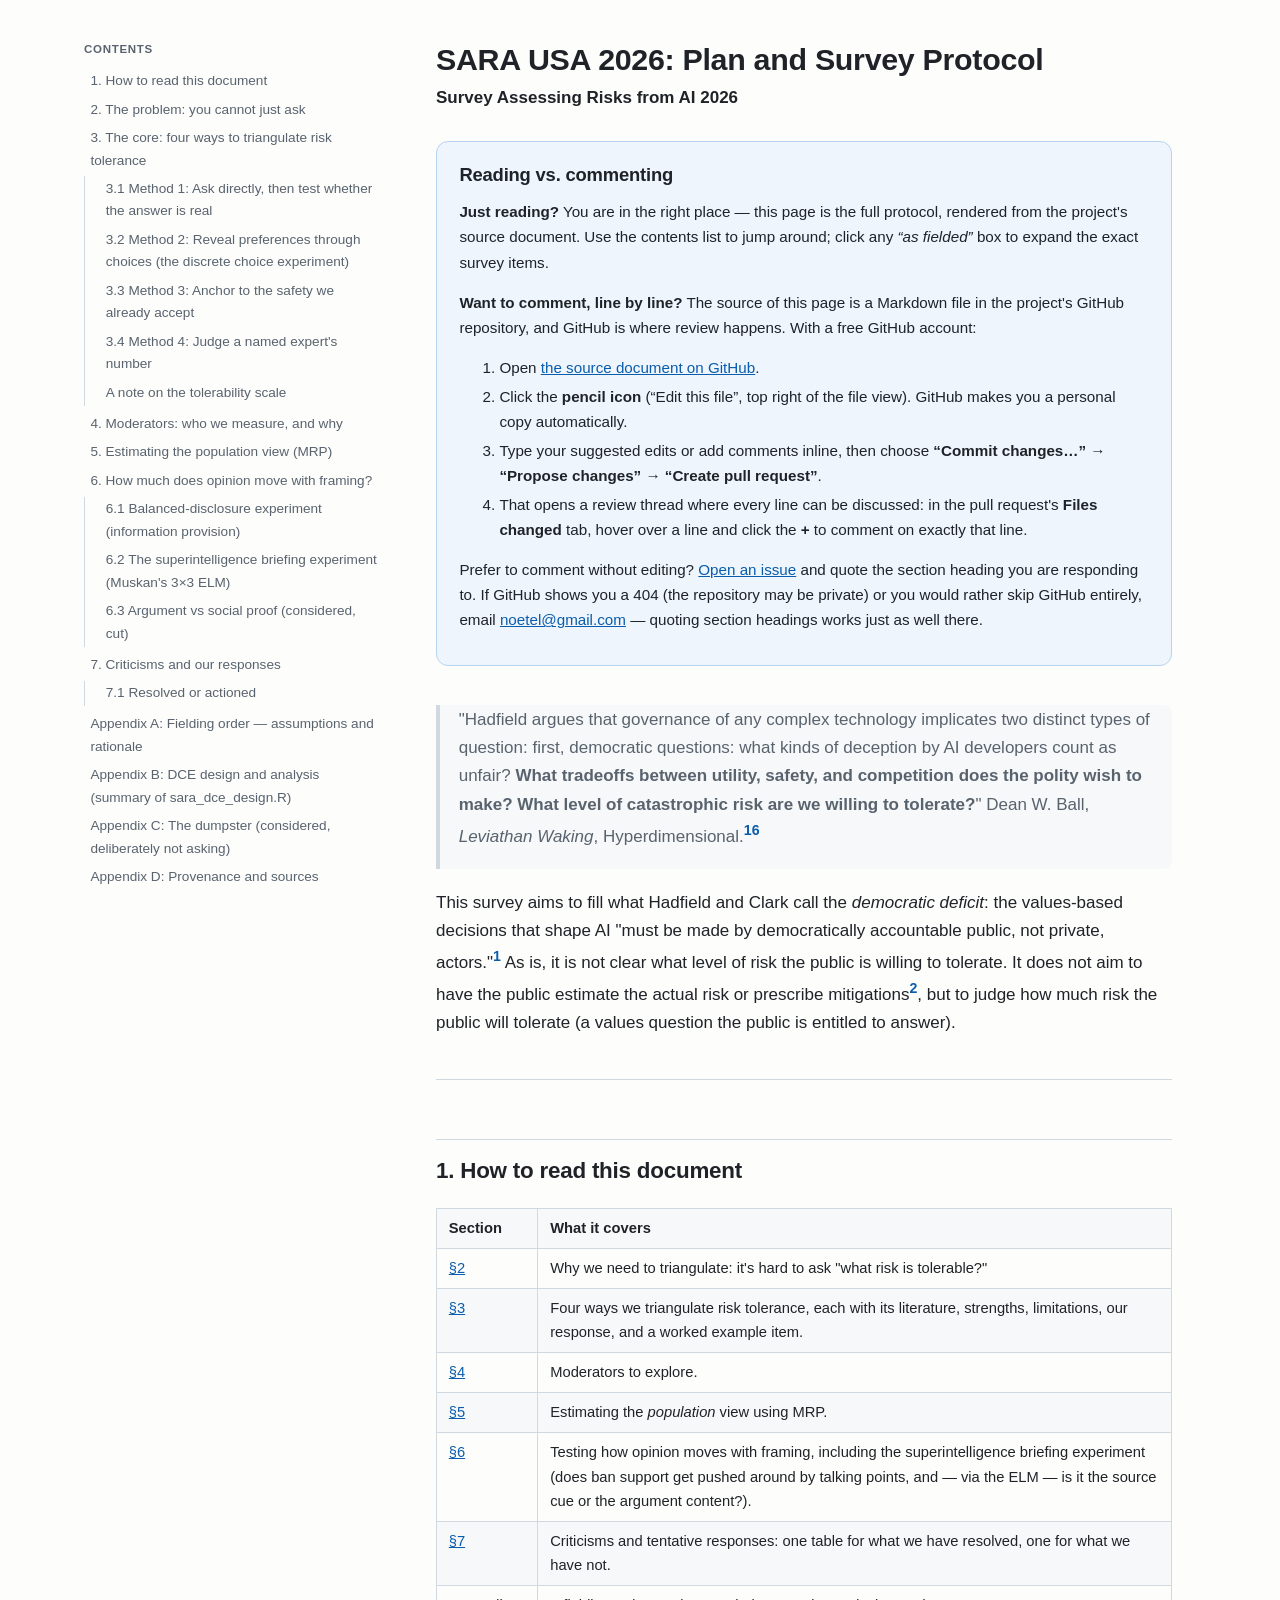
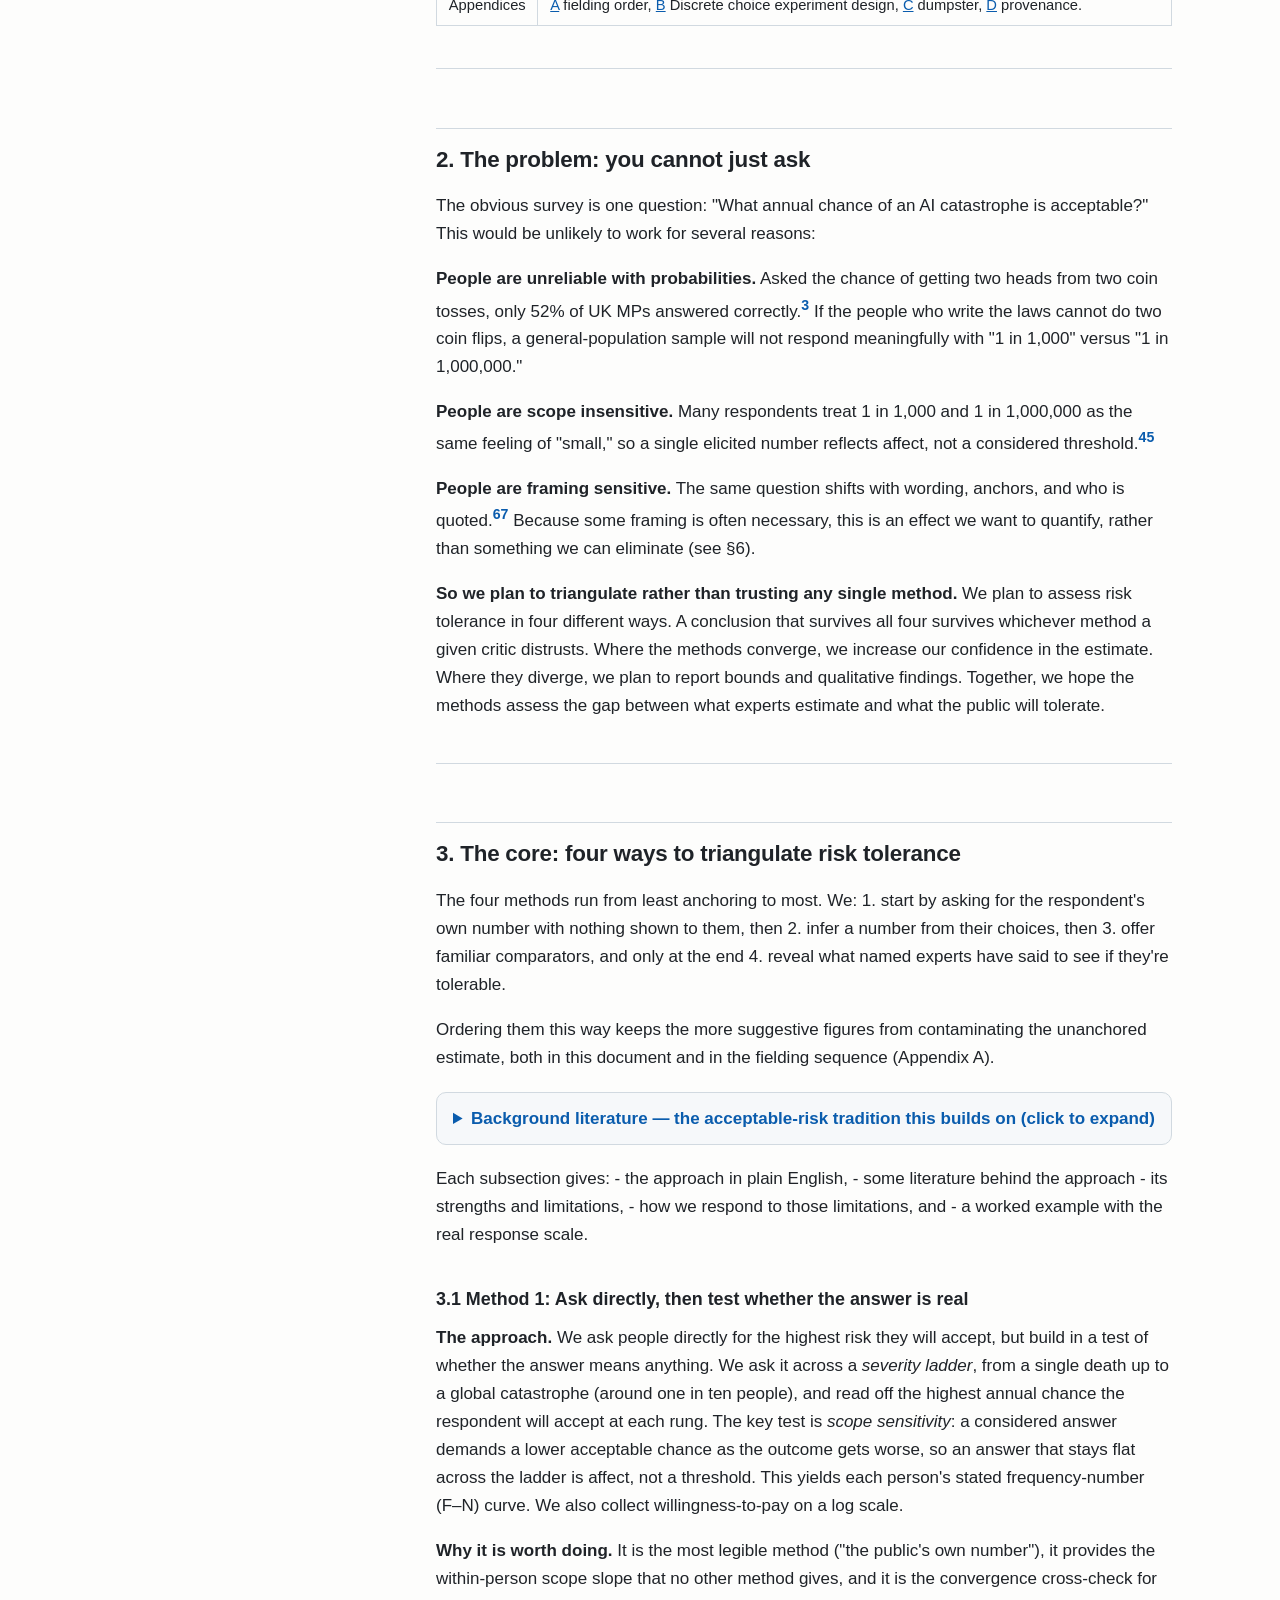
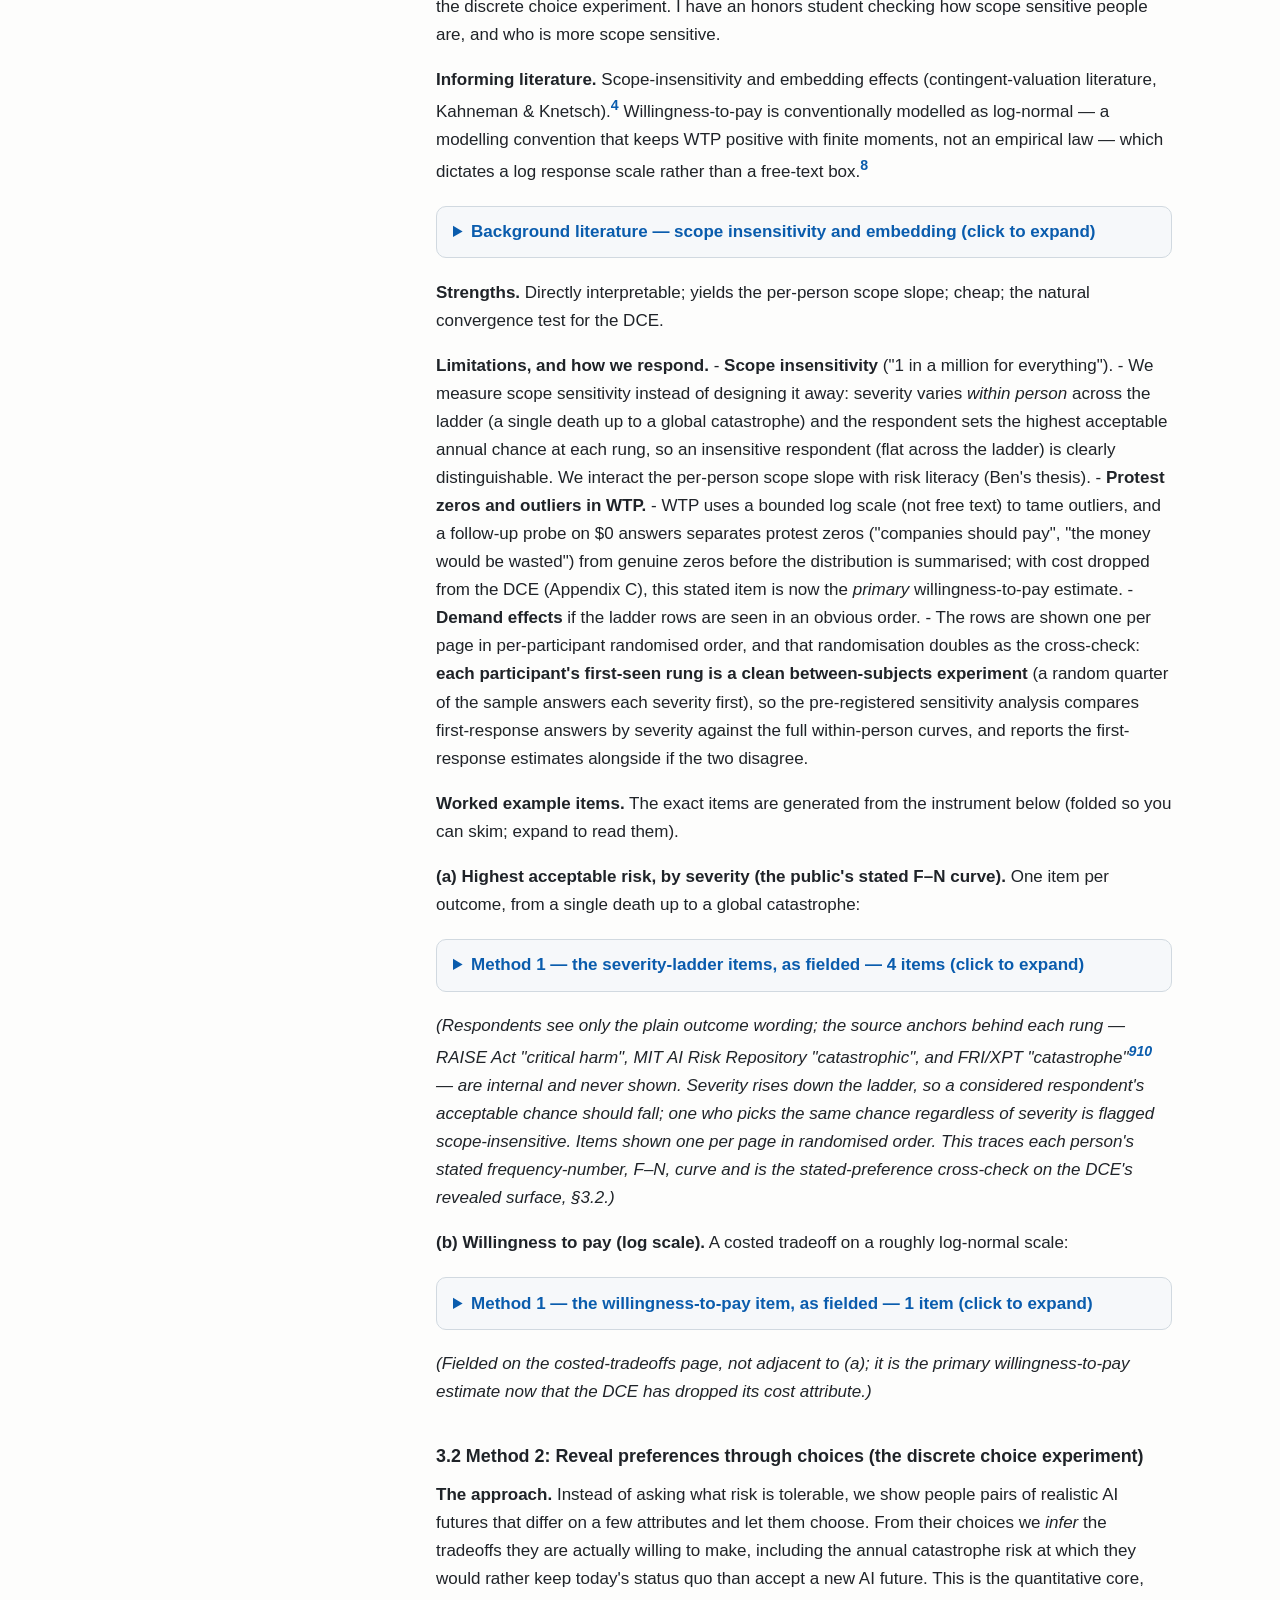
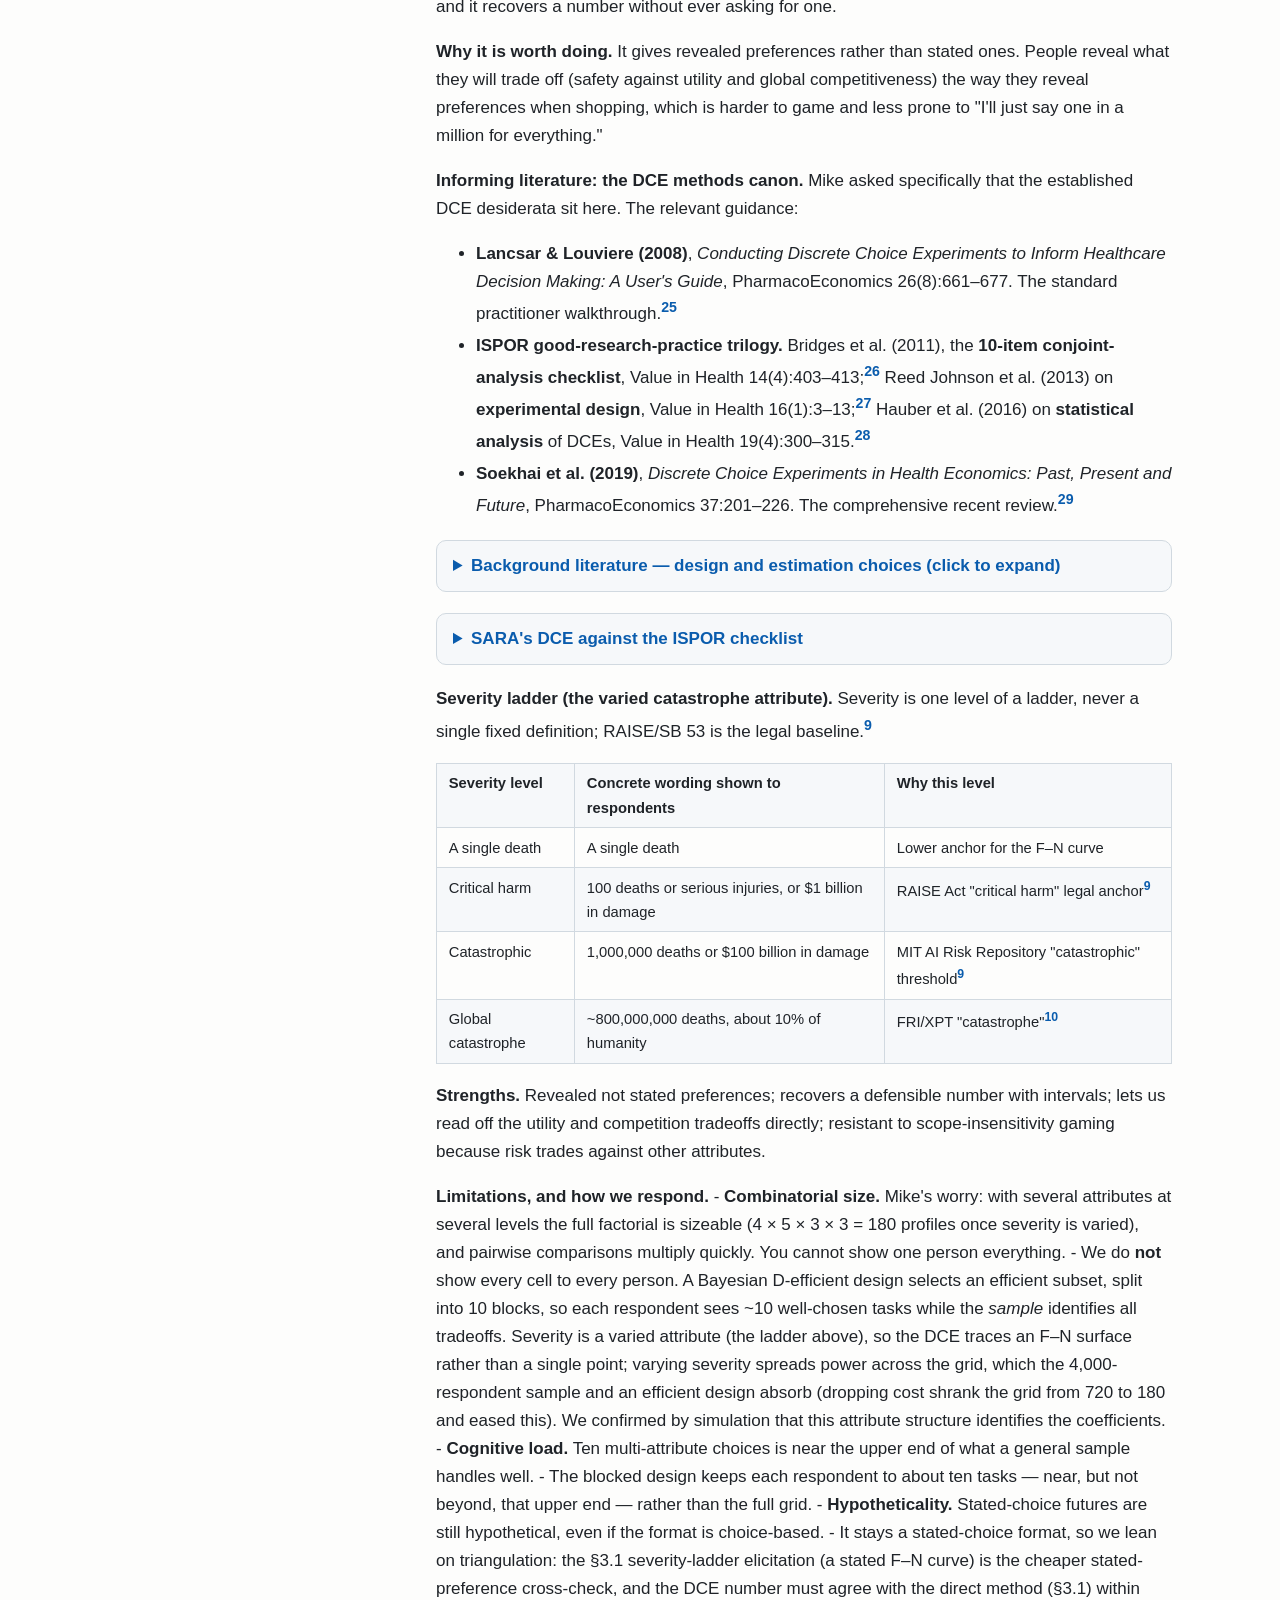
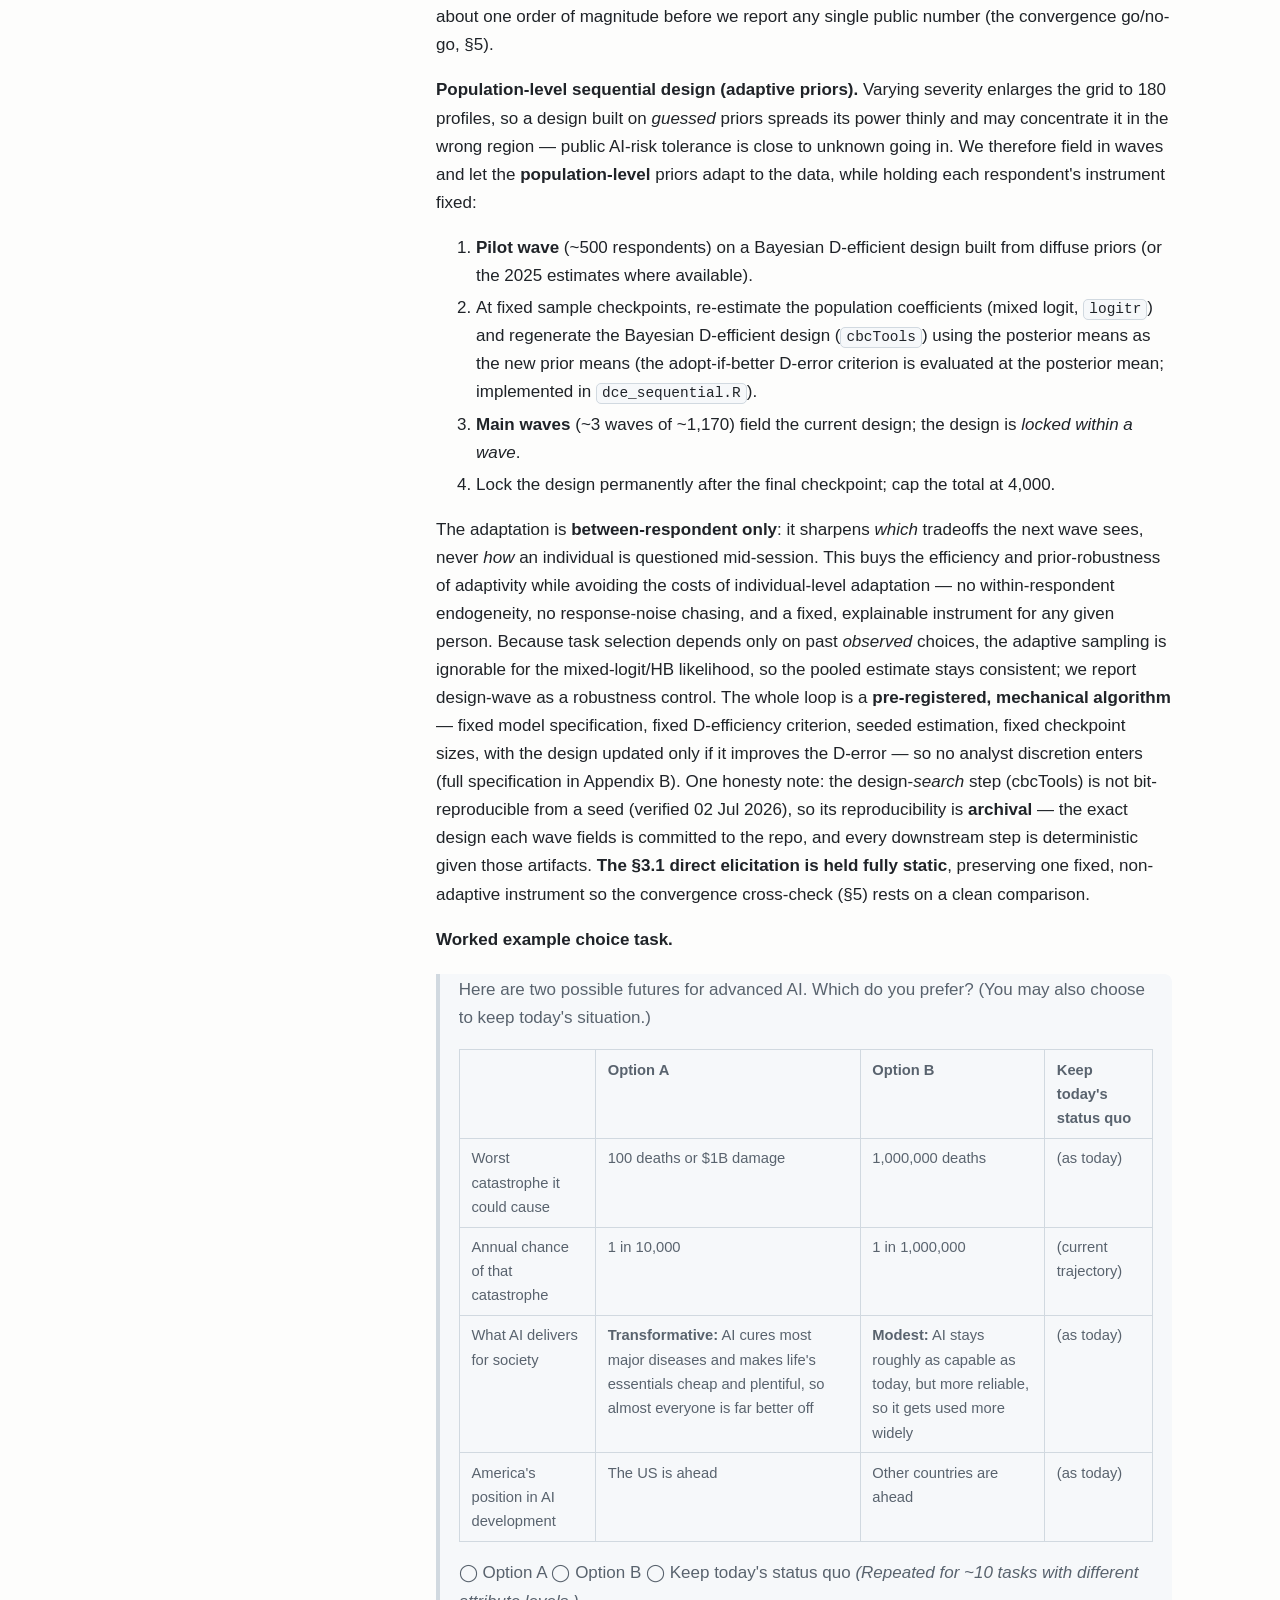
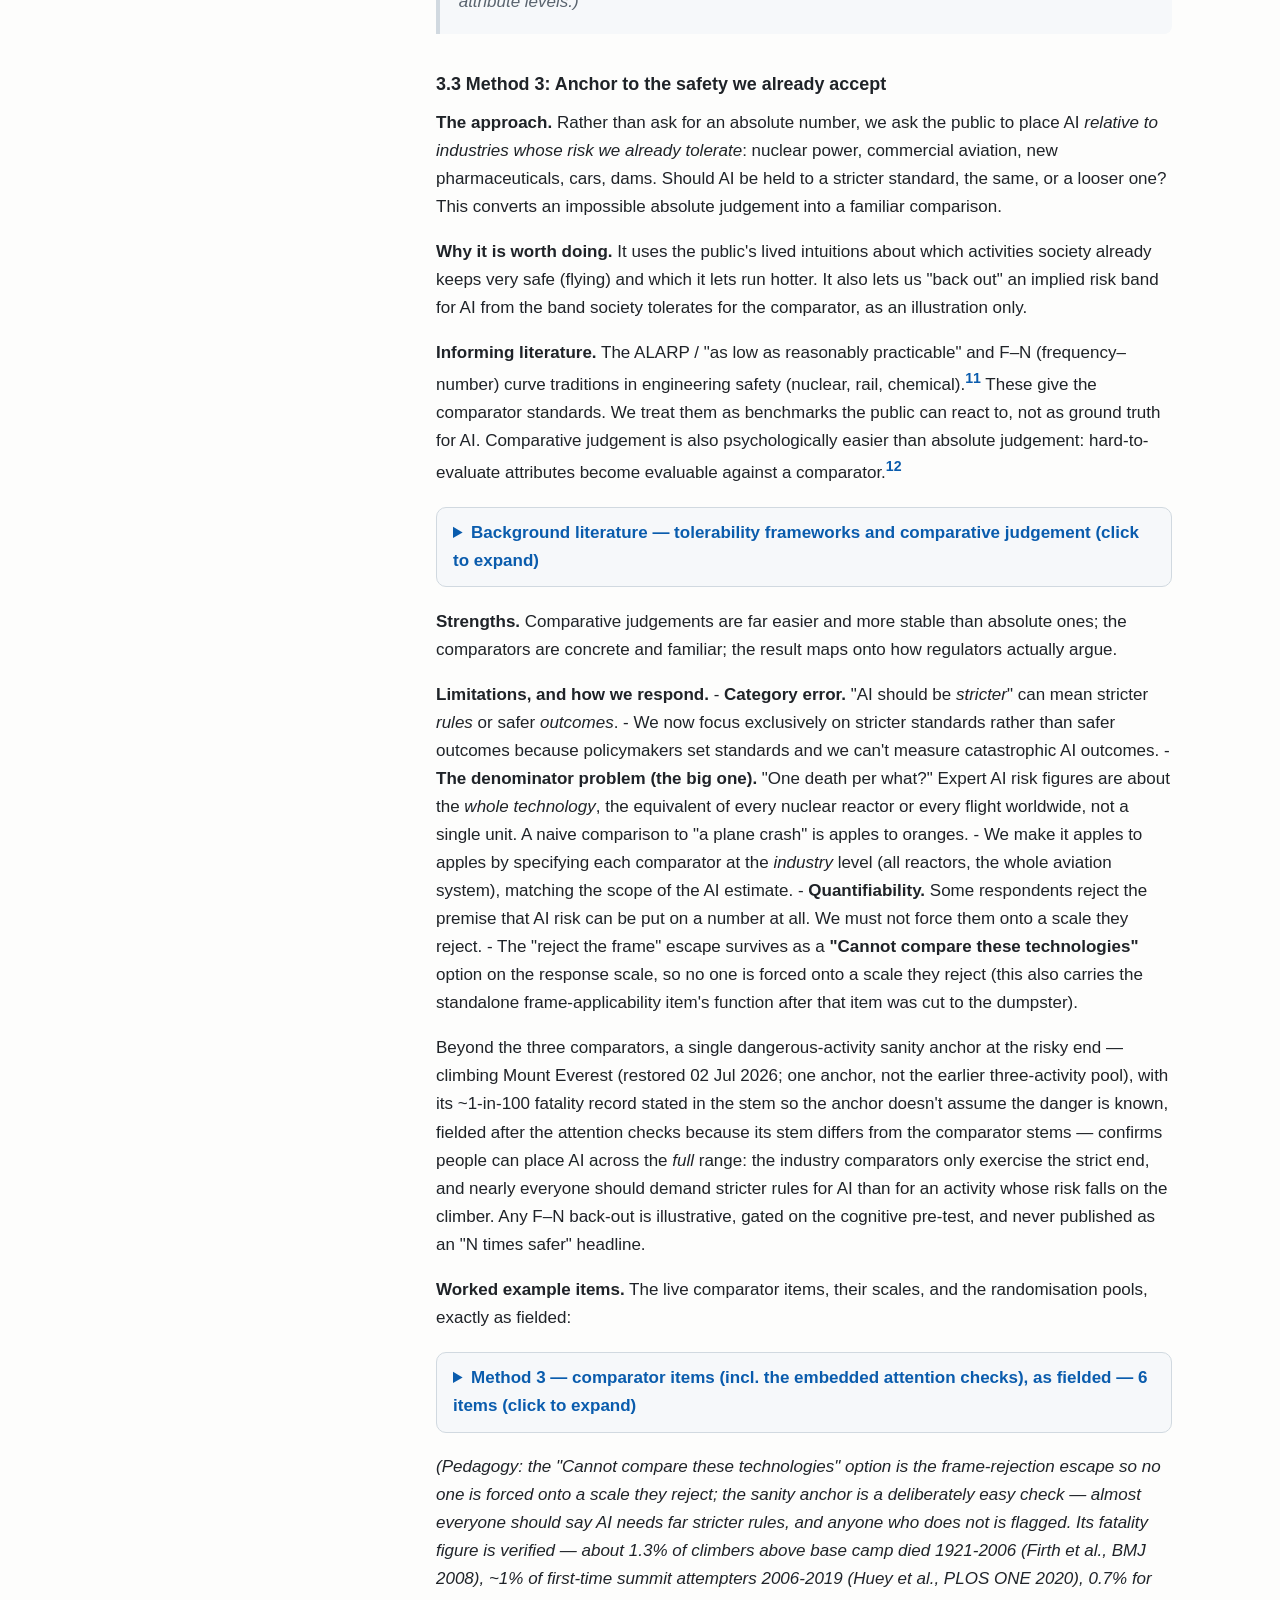
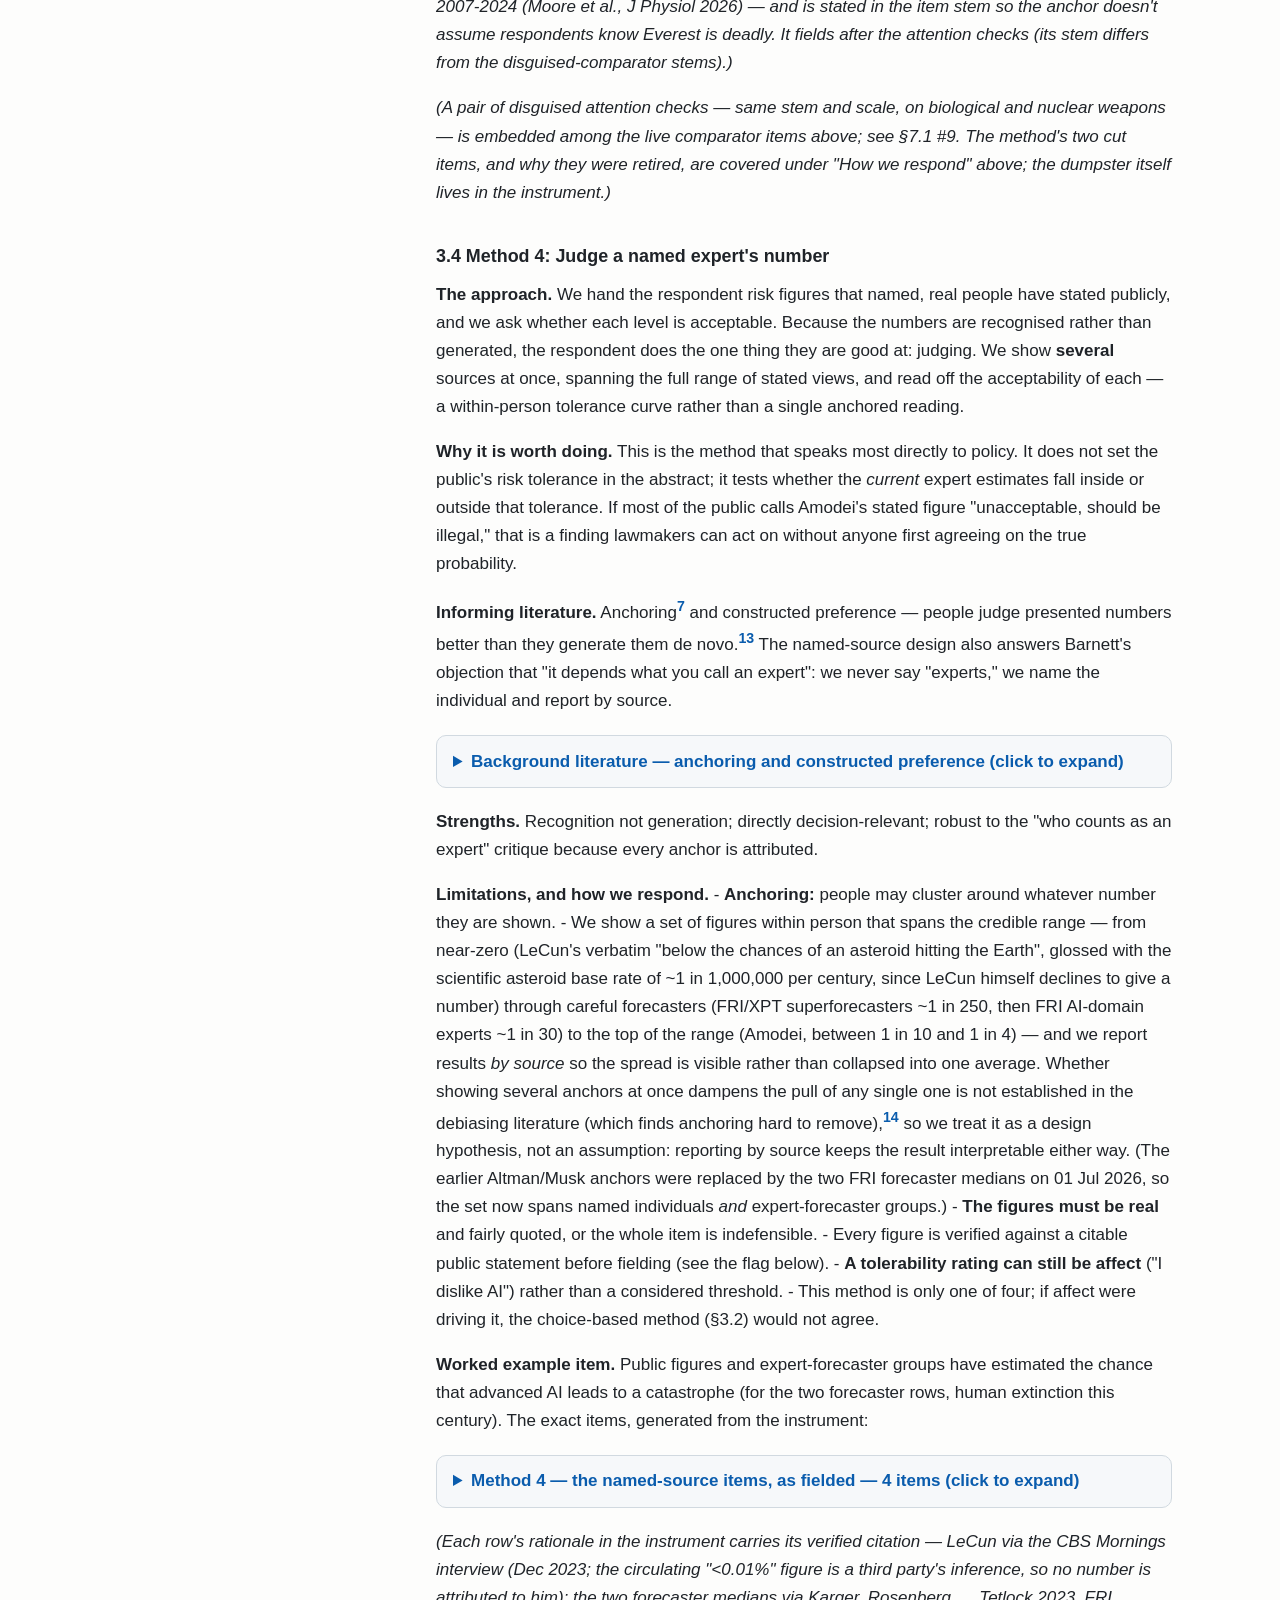
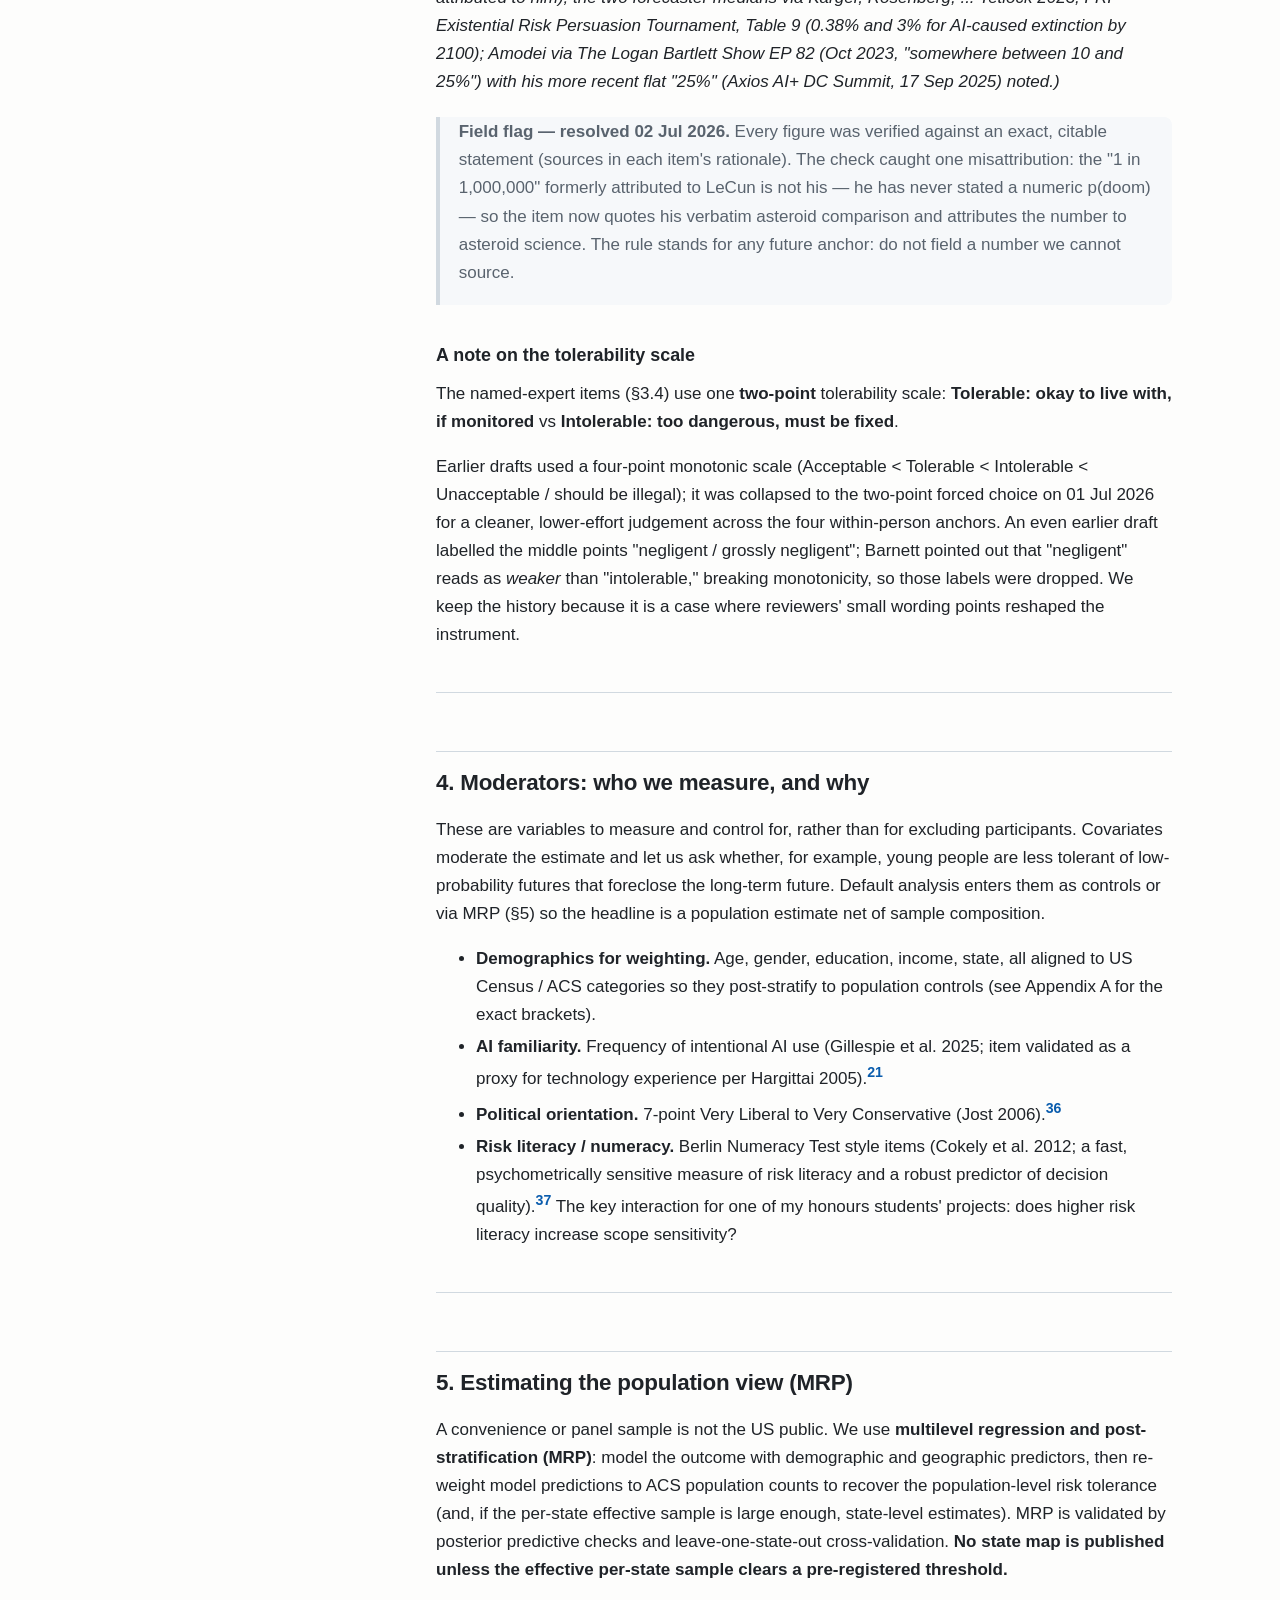
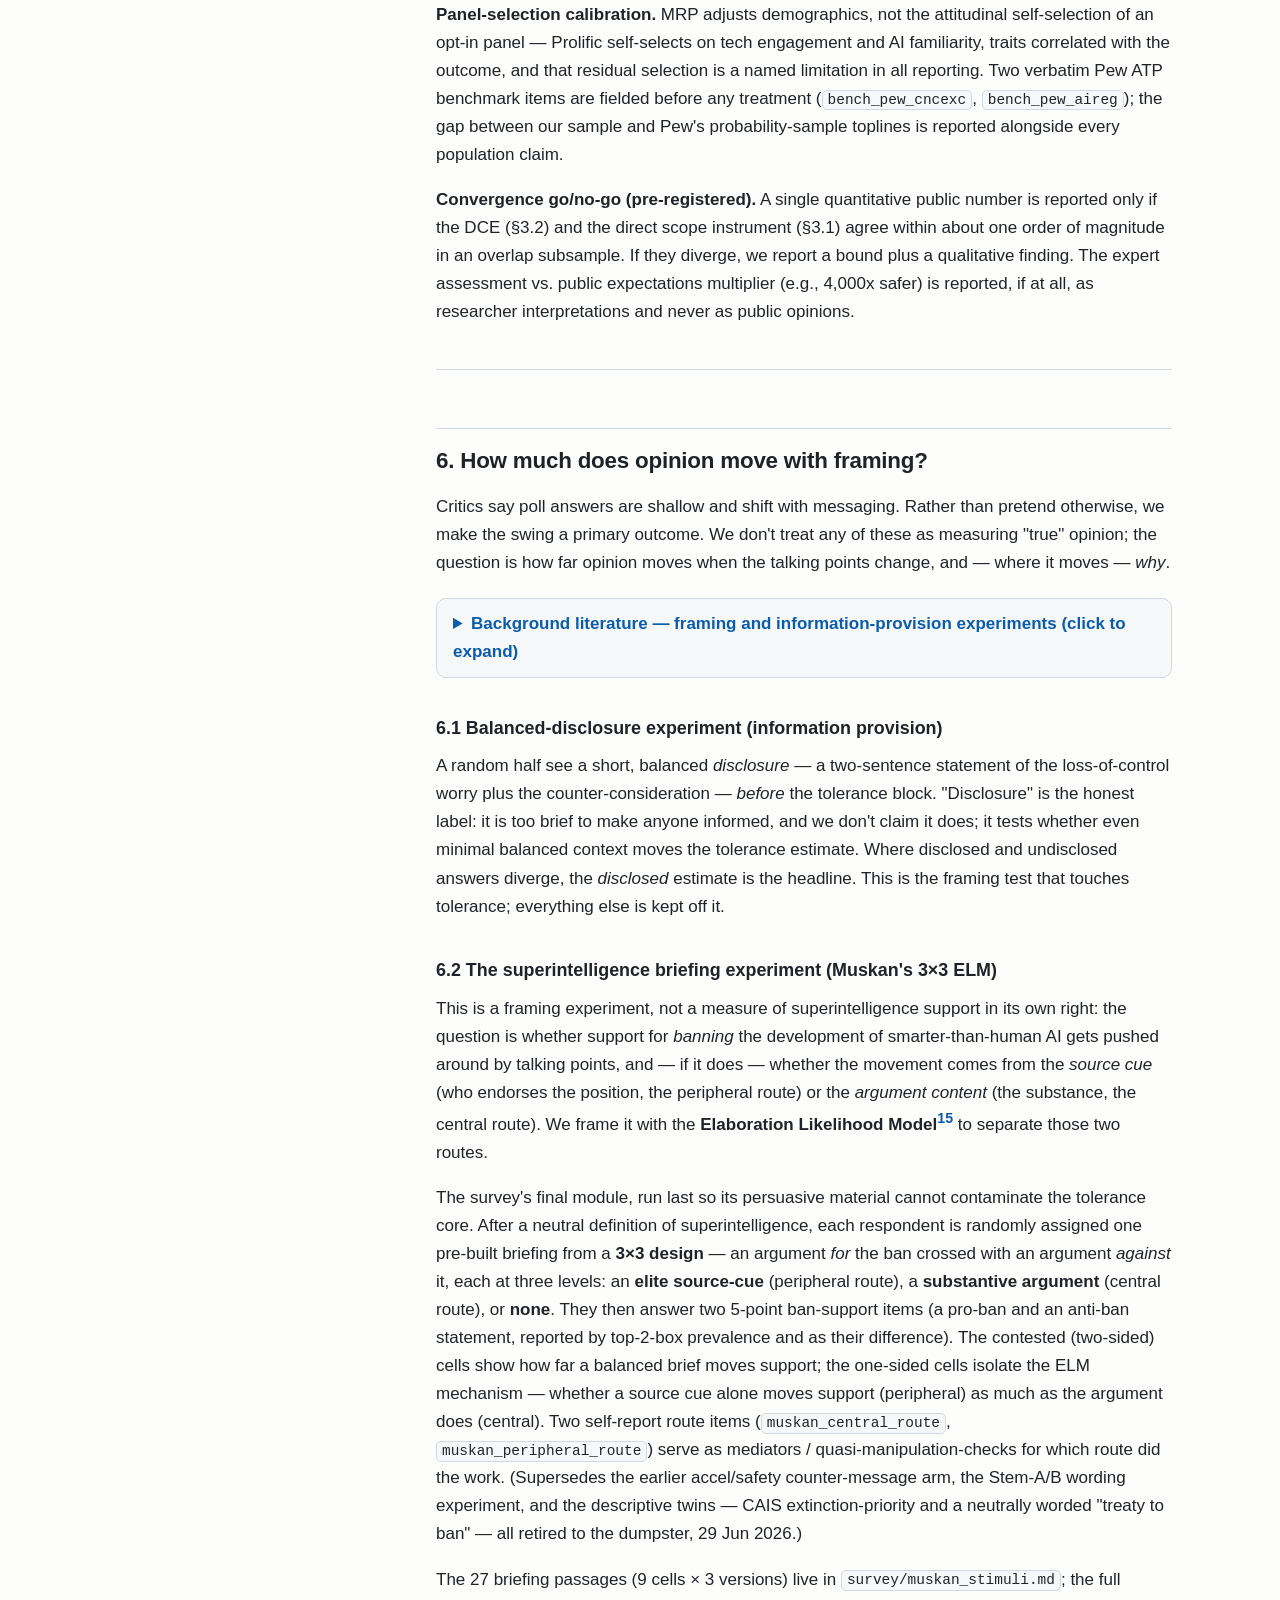
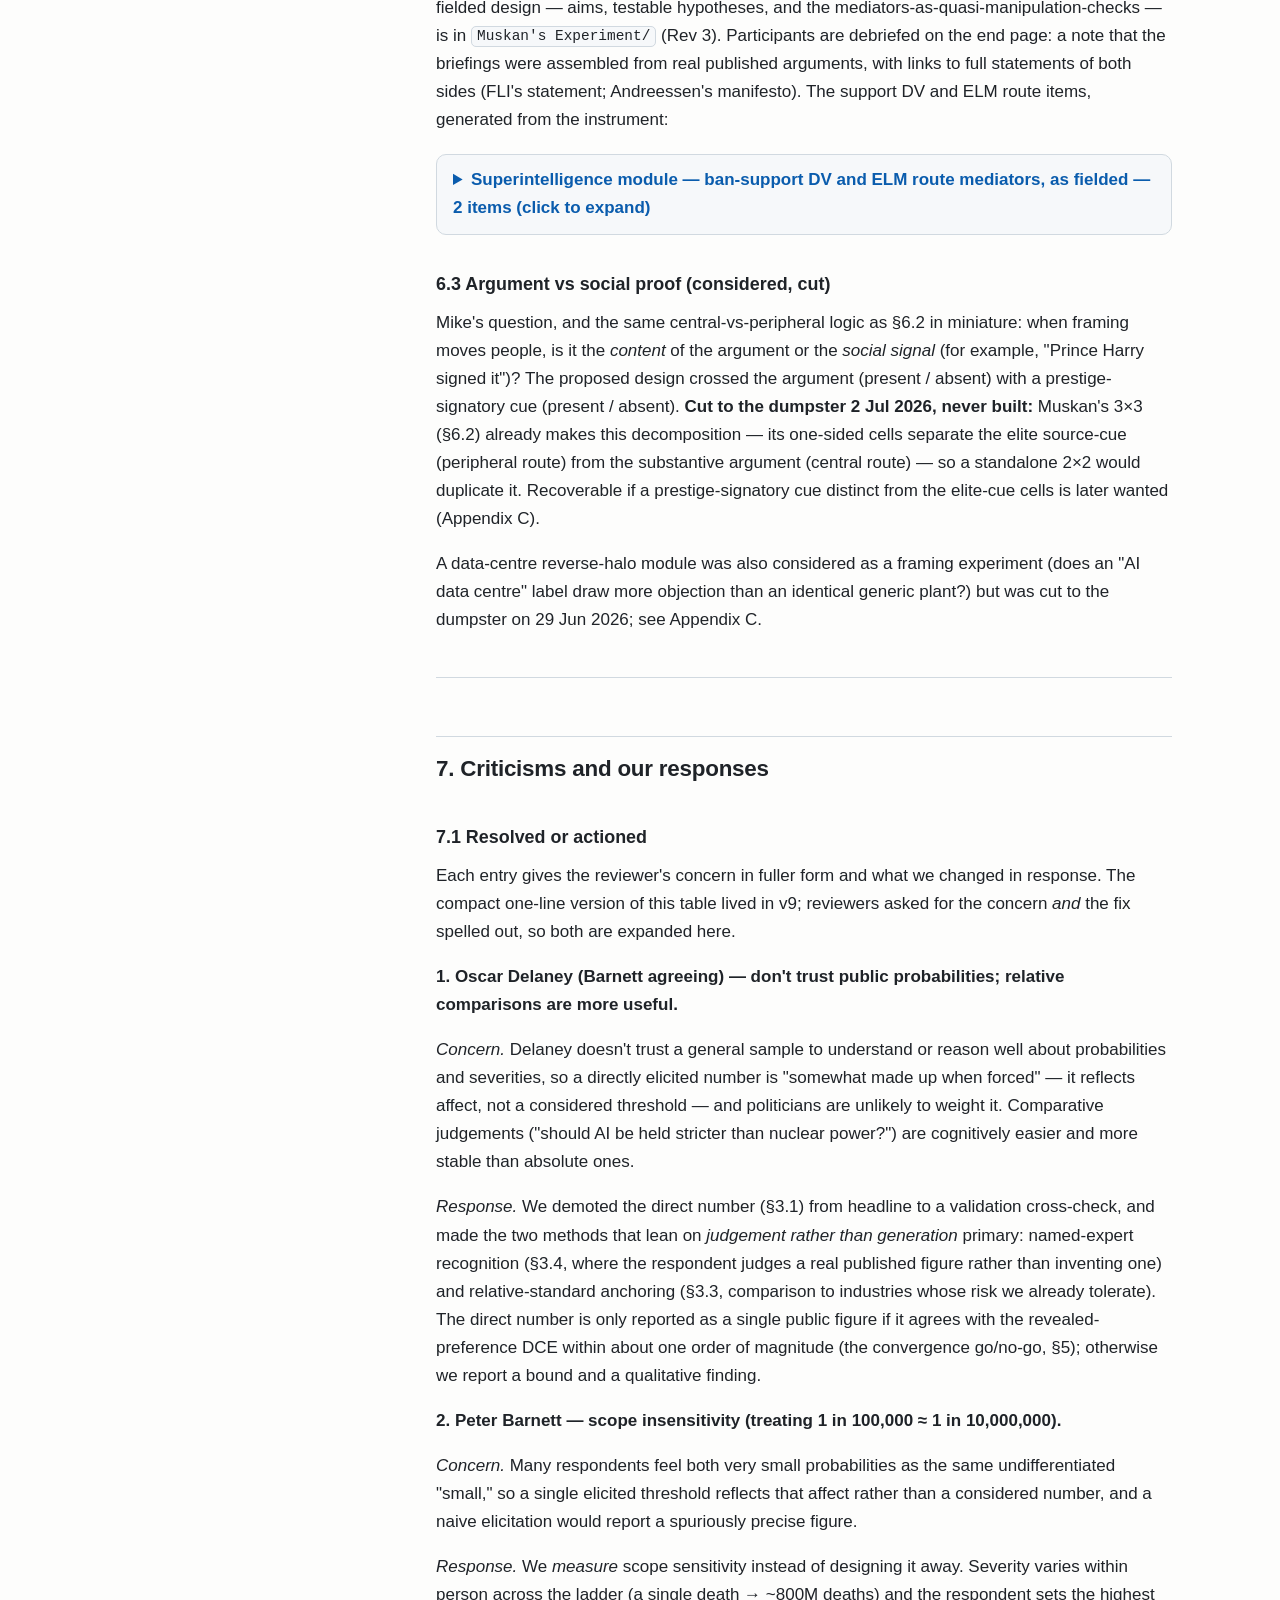
==== commit 539d89b3: "Protocol: restore two typo fixes lost in the PR #31 merge resolution The branch-update merge on PR #" ====
--- a/docs/index.html
+++ b/docs/index.html
@@ -116,7 +116,7 @@
 <ol>
 <li><a href="#61-balanced-disclosure-experiment-information-provision">6.1 Balanced-disclosure experiment (information provision)</a></li>
 <li><a href="#62-the-superintelligence-briefing-experiment-muskans-33-elm">6.2 The superintelligence briefing experiment (Muskan&#x27;s 3×3 ELM)</a></li>
-<li><a href="#63-argument-vs-social-proof-proposed-decomposition">6.3 Argument vs social proof (proposed decomposition)</a></li>
+<li><a href="#63-argument-vs-social-proof-considered-cut">6.3 Argument vs social proof (considered, cut)</a></li>
 </ol>
 </li>
 <li><a href="#7-criticisms-and-our-responses">7. Criticisms and our responses</a>
@@ -150,7 +150,7 @@
   Markdown file in the project's GitHub repository, and GitHub is where review
   happens. With a free GitHub account:</p>
   <ol>
-    <li>Open <a href="https://github.com/mnoetel/SARA-survey/blob/main/SARA%20USA%20—%20Survey%20Protocol%20v10.md">the source document on GitHub</a>.</li>
+    <li>Open <a href="https://github.com/mnoetel/sara2026/blob/main/SARA%20USA%20—%20Survey%20Protocol%20v10.md">the source document on GitHub</a>.</li>
     <li>Click the <strong>pencil icon</strong> (&ldquo;Edit this file&rdquo;, top right of the
     file view). GitHub makes you a personal copy automatically.</li>
     <li>Type your suggested edits or add comments inline, then choose
@@ -160,7 +160,7 @@
     pull request's <strong>Files changed</strong> tab, hover over a line and click the
     <strong>+</strong> to comment on exactly that line.</li>
   </ol>
-  <p>Prefer to comment without editing? <a href="https://github.com/mnoetel/SARA-survey/issues/new">Open an issue</a>
+  <p>Prefer to comment without editing? <a href="https://github.com/mnoetel/sara2026/issues/new">Open an issue</a>
   and quote the section heading you are responding to. If GitHub shows you a
   404 (the repository may be private) or you would rather skip GitHub entirely,
   email <a href="mailto:noetel@gmail.com">noetel@gmail.com</a> — quoting section headings works
@@ -171,7 +171,7 @@
 <p>"Hadfield argues that governance of any complex technology implicates two distinct types of question: first, democratic questions: what kinds of deception by AI developers count as unfair? <strong>What tradeoffs between utility, safety, and competition does the polity wish to make? What level of catastrophic risk are we willing to tolerate?</strong>"
 Dean W. Ball, <em>Leviathan Waking</em>, Hyperdimensional.<sup id="fnref:ball"><a class="footnote-ref" href="#fn:ball">16</a></sup></p>
 </blockquote>
-<p>This survey aims to fill what Hadfield and Clark call the <em>democratic deficit</em>: the values-based decisions that shape AI "must be made by democratically accountable public, not private, actors."<sup id="fnref:clark"><a class="footnote-ref" href="#fn:clark">1</a></sup> As is, it not clear what level of risk the public is willing to tolerate. It does not aim to have the public estimate the actual risk or prescribe mitigiations<sup id="fnref:1"><a class="footnote-ref" href="#fn:1">2</a></sup>, but to judge how much risk the public will tolerate (a values question the public is entitled to answer).</p>
+<p>This survey aims to fill what Hadfield and Clark call the <em>democratic deficit</em>: the values-based decisions that shape AI "must be made by democratically accountable public, not private, actors."<sup id="fnref:clark"><a class="footnote-ref" href="#fn:clark">1</a></sup> As is, it is not clear what level of risk the public is willing to tolerate. It does not aim to have the public estimate the actual risk or prescribe mitigations<sup id="fnref:1"><a class="footnote-ref" href="#fn:1">2</a></sup>, but to judge how much risk the public will tolerate (a values question the public is entitled to answer).</p>
 <hr />
 <h2 id="1-how-to-read-this-document">1. How to read this document</h2>
 <table>
@@ -217,8 +217,8 @@
 <p>The obvious survey is one question: "What annual chance of an AI catastrophe is acceptable?" This would be unlikely to work for several reasons:</p>
 <p><strong>People are unreliable with probabilities.</strong> Asked the chance of getting two heads from two coin tosses, only 52% of UK MPs answered correctly.<sup id="fnref:rss"><a class="footnote-ref" href="#fn:rss">3</a></sup> If the people who write the laws cannot do two coin flips, a general-population sample will not respond meaningfully with "1 in 1,000" versus "1 in 1,000,000."</p>
 <p><strong>People are scope insensitive.</strong> Many respondents treat 1 in 1,000 and 1 in 1,000,000 as the same feeling of "small," so a single elicited number reflects affect, not a considered threshold.<sup id="fnref:kk92"><a class="footnote-ref" href="#fn:kk92">4</a></sup><sup id="fnref:slovic2007"><a class="footnote-ref" href="#fn:slovic2007">5</a></sup></p>
-<p><strong>People are framing sensitive.</strong> The same question shifts with wording, anchors, and who is quoted.<sup id="fnref:chong"><a class="footnote-ref" href="#fn:chong">6</a></sup><sup id="fnref:tk74"><a class="footnote-ref" href="#fn:tk74">7</a></sup> Because some faming is often necessary, this is an effect we want to quantify, rather than something we can eliminate (see §6).</p>
-<p><strong>So we plan to trianguate rather than trusting any single method.</strong> We plan to assess risk tolerance in four different ways. A conclusion that survives all four survives whichever method a given critic distrusts. Where the methods converge, we increase our confidence in the estimate. Where they diverge, we plan to report bounds and qualitative findings. Together, we hope the methods assess the gap between what experts estimate and what the public will tolerate.</p>
+<p><strong>People are framing sensitive.</strong> The same question shifts with wording, anchors, and who is quoted.<sup id="fnref:chong"><a class="footnote-ref" href="#fn:chong">6</a></sup><sup id="fnref:tk74"><a class="footnote-ref" href="#fn:tk74">7</a></sup> Because some framing is often necessary, this is an effect we want to quantify, rather than something we can eliminate (see §6).</p>
+<p><strong>So we plan to triangulate rather than trusting any single method.</strong> We plan to assess risk tolerance in four different ways. A conclusion that survives all four survives whichever method a given critic distrusts. Where the methods converge, we increase our confidence in the estimate. Where they diverge, we plan to report bounds and qualitative findings. Together, we hope the methods assess the gap between what experts estimate and what the public will tolerate.</p>
 <hr />
 <h2 id="3-the-core-four-ways-to-triangulate-risk-tolerance">3. The core: four ways to triangulate risk tolerance</h2>
 <p>The four methods run from least anchoring to most. We:
@@ -445,7 +445,7 @@
 <p><strong>Strengths.</strong> Comparative judgements are far easier and more stable than absolute ones; the comparators are concrete and familiar; the result maps onto how regulators actually argue.</p>
 <p><strong>Limitations, and how we respond.</strong>
 - <strong>Category error.</strong> "AI should be <em>stricter</em>" can mean stricter <em>rules</em> or safer <em>outcomes</em>.
-  - We now focuse exclusivly on stricter standards than safer outcomes because policymakers set standards and we can't measure catastrophic AI outcomes.
+  - We now focus exclusively on stricter standards rather than safer outcomes because policymakers set standards and we can't measure catastrophic AI outcomes.
 - <strong>The denominator problem (the big one).</strong> "One death per what?" Expert AI risk figures are about the <em>whole technology</em>, the equivalent of every nuclear reactor or every flight worldwide, not a single unit. A naive comparison to "a plane crash" is apples to oranges.
   - We make it apples to apples by specifying each comparator at the <em>industry</em> level (all reactors, the whole aviation system), matching the scope of the AI estimate.
 - <strong>Quantifiability.</strong> Some respondents reject the premise that AI risk can be put on a number at all. We must not force them onto a scale they reject.
@@ -518,17 +518,17 @@
 <p>Earlier drafts used a four-point monotonic scale (Acceptable &lt; Tolerable &lt; Intolerable &lt; Unacceptable / should be illegal); it was collapsed to the two-point forced choice on 01 Jul 2026 for a cleaner, lower-effort judgement across the four within-person anchors. An even earlier draft labelled the middle points "negligent / grossly negligent"; Barnett pointed out that "negligent" reads as <em>weaker</em> than "intolerable," breaking monotonicity, so those labels were dropped. We keep the history because it is a case where reviewers' small wording points reshaped the instrument.</p>
 <hr />
 <h2 id="4-moderators-who-we-measure-and-why">4. Moderators: who we measure, and why</h2>
-<p>These are viables to measure and control for, rather than for exluding participats. Covariates moderate the estimate and let us ask whether, for example, young people are less tolerant of low-probability futures that foreclose the long-term future. Default analysis enters them as controls or via MRP (§5) so the headline is a population estimate net of sample composition.</p>
+<p>These are variables to measure and control for, rather than for excluding participants. Covariates moderate the estimate and let us ask whether, for example, young people are less tolerant of low-probability futures that foreclose the long-term future. Default analysis enters them as controls or via MRP (§5) so the headline is a population estimate net of sample composition.</p>
 <ul>
 <li><strong>Demographics for weighting.</strong> Age, gender, education, income, state, all aligned to US Census / ACS categories so they post-stratify to population controls (see Appendix A for the exact brackets).</li>
 <li><strong>AI familiarity.</strong> Frequency of intentional AI use (Gillespie et al. 2025; item validated as a proxy for technology experience per Hargittai 2005).<sup id="fnref2:gillespie"><a class="footnote-ref" href="#fn:gillespie">21</a></sup></li>
 <li><strong>Political orientation.</strong> 7-point Very Liberal to Very Conservative (Jost 2006).<sup id="fnref:jost"><a class="footnote-ref" href="#fn:jost">36</a></sup></li>
-<li><strong>Risk literacy / numeracy.</strong> Berlin Numeracy Test style items (Cokely et al. 2012; a fast, psychometrically sensitive measure of risk literacy and a robust predictor of decision quality).<sup id="fnref:cokely"><a class="footnote-ref" href="#fn:cokely">37</a></sup> The key interaction for one of my honours students projects: does higher risk literacy reduce increase scope sensitivity?</li>
+<li><strong>Risk literacy / numeracy.</strong> Berlin Numeracy Test style items (Cokely et al. 2012; a fast, psychometrically sensitive measure of risk literacy and a robust predictor of decision quality).<sup id="fnref:cokely"><a class="footnote-ref" href="#fn:cokely">37</a></sup> The key interaction for one of my honours students' projects: does higher risk literacy increase scope sensitivity?</li>
 </ul>
 <hr />
 <h2 id="5-estimating-the-population-view-mrp">5. Estimating the population view (MRP)</h2>
 <p>A convenience or panel sample is not the US public. We use <strong>multilevel regression and post-stratification (MRP)</strong>: model the outcome with demographic and geographic predictors, then re-weight model predictions to ACS population counts to recover the population-level risk tolerance (and, if the per-state effective sample is large enough, state-level estimates). MRP is validated by posterior predictive checks and leave-one-state-out cross-validation. <strong>No state map is published unless the effective per-state sample clears a pre-registered threshold.</strong></p>
-<p><strong>Panel-selection calibration.</strong> MRP adjusts demographics, not the attitudinal self-selection of an opt-in panel (§7.2-E). Two verbatim Pew ATP benchmark items are fielded before any treatment (<code>bench_pew_cncexc</code>, <code>bench_pew_aireg</code>); the gap between our sample and Pew's probability-sample toplines is reported alongside every population claim.</p>
+<p><strong>Panel-selection calibration.</strong> MRP adjusts demographics, not the attitudinal self-selection of an opt-in panel — Prolific self-selects on tech engagement and AI familiarity, traits correlated with the outcome, and that residual selection is a named limitation in all reporting. Two verbatim Pew ATP benchmark items are fielded before any treatment (<code>bench_pew_cncexc</code>, <code>bench_pew_aireg</code>); the gap between our sample and Pew's probability-sample toplines is reported alongside every population claim.</p>
 <p><strong>Convergence go/no-go (pre-registered).</strong> A single quantitative public number is reported only if the DCE (§3.2) and the direct scope instrument (§3.1) agree within about one order of magnitude in an overlap subsample. If they diverge, we report a bound plus a qualitative finding. The expert assessment vs. public expectations multiplier (e.g., 4,000x safer) is reported, if at all, as researcher interpretations and never as public opinions.</p>
 <hr />
 <h2 id="6-how-much-does-opinion-move-with-framing">6. How much does opinion move with framing?</h2>
@@ -556,8 +556,8 @@
 </details>
 <!-- END:auto:muskan-items -->
 
-<h3 id="63-argument-vs-social-proof-proposed-decomposition">6.3 Argument vs social proof (proposed decomposition)</h3>
-<p>Mike's question, and the same central-vs-peripheral logic as §6.2 in miniature: when framing moves people, is it the <em>content</em> of the argument or the <em>social signal</em> (for example, "Prince Harry signed it")? Proposed design: cross the argument (present / absent) with a prestige-signatory cue (present / absent) so we can attribute any movement to the substance or to the social proof. <strong>This is a proposed addition; flag for sign-off (§8).</strong></p>
+<h3 id="63-argument-vs-social-proof-considered-cut">6.3 Argument vs social proof (considered, cut)</h3>
+<p>Mike's question, and the same central-vs-peripheral logic as §6.2 in miniature: when framing moves people, is it the <em>content</em> of the argument or the <em>social signal</em> (for example, "Prince Harry signed it")? The proposed design crossed the argument (present / absent) with a prestige-signatory cue (present / absent). <strong>Cut to the dumpster 2 Jul 2026, never built:</strong> Muskan's 3×3 (§6.2) already makes this decomposition — its one-sided cells separate the elite source-cue (peripheral route) from the substantive argument (central route) — so a standalone 2×2 would duplicate it. Recoverable if a prestige-signatory cue distinct from the elite-cue cells is later wanted (Appendix C).</p>
 <p>A data-centre reverse-halo module was also considered as a framing experiment (does an "AI data centre" label draw more objection than an identical generic plant?) but was cut to the dumpster on 29 Jun 2026; see Appendix C.</p>
 <hr />
 <h2 id="7-criticisms-and-our-responses">7. Criticisms and our responses</h2>
@@ -607,14 +607,14 @@
 <p><em>Response.</em> A strict conditional-reporting rule, with separate unconditional and conditional delay items so the two are never collapsed in the headline.</p>
 <p><strong>15. Gradient — a citizens' assembly may beat a poll.</strong></p>
 <p><em>Concern.</em> A deliberative mini-public might elicit more considered views than a one-shot survey, and could be the better instrument for a values question.</p>
-<p><em>Response.</em> Accepted as a complement, not a replacement: a deliberative Phase 2 is recommended (see open item D — recommended but not yet scoped or funded).</p>
+<p><em>Response.</em> Accepted as a complement, not a replacement: a deliberative Phase 2 is recommended, though not yet scoped or funded.</p>
 <p><strong>16. Gradient — drop the "public want AI 4000× safer" claim.</strong></p>
 <p><em>Concern.</em> Headlining a precise multiplier backed out of an F–N comparison is indefensible and invites ridicule.</p>
-<p><em>Response.</em> Plan to avoid this framing; any multipliers will be clearly the researchers' intepretations not the public's beliefs.</p>
+<p><em>Response.</em> Plan to avoid this framing; any multipliers will be clearly the researchers' interpretations not the public's beliefs.</p>
 <p><strong>17. Gradient — the Figure-11 category error ("systems should be stricter").</strong>
 <em>Concern.</em> Asking whether AI "should be stricter" conflates stricter <em>rules</em> (standards) with safer <em>outcomes</em> (systems in practice) — two different judgements collapsed into one.</p>
 <p><em>Response.</em> All questions are now 'safety standards' not 'in practice' because standards are what policymakers have more control over, especially for catastrophic risks.</p>
-<p><strong>18. Claude as Dean Ball skeptical review — adoiding advocacy.</strong></p>
+<p><strong>18. Claude as Dean Ball skeptical review — avoiding advocacy.</strong></p>
 <p><em>Concern.</em> A hostile reader could see the exercise as advocacy, with design choices quietly tilted toward an alarming result.</p>
 <p><em>Response.</em> Removed attitude questions that looked like support for specific policies. Also, aim to seek adversarial pre-launch and post-report review, and publish their critiques alongside the results.</p>
 <p><strong>19. Claude as Dean Ball skeptical review — curated alarming anchors.</strong></p>
@@ -646,7 +646,7 @@
 </ul>
 <hr />
 <h2 id="appendix-c-the-dumpster-considered-deliberately-not-asking">Appendix C: The dumpster (considered, deliberately not asking)</h2>
-<p>The full ledger of items and modules considered and cut — with the reason for each — lives in the instrument, <code>survey/sara_usa.md</code>, under the top-level <strong><code>dumpster:</code></strong> key, so the decision record sits beside the items themselves. It covers the icon arrays, verbal/micromort risk anchors, the "all technologies carry residual risk" preamble, off-the-shelf scales (AIAS-4/GAAIS/GRIPS/DOSPERT), the "4000× safer" multiplier, the direct "support SB 53/RAISE" item, the DCE cost attribute, the test–retest wave, the unbounded-WTP option, the mitigations and priority-risks batteries, CRT and need-for-cognition, the environment/data-centre module, the Module 1 descriptive-attitudes battery, m2_pace, and the retired Stem-A/B wording experiment + counter-message arm (superseded by Muskan's 3×3). The deeper rationale for the methodologically interesting cuts is in §2–§3 and §6.</p>
+<p>The full ledger of items and modules considered and cut — with the reason for each — lives in the instrument, <code>survey/sara_usa.md</code>, under the top-level <strong><code>dumpster:</code></strong> key, so the decision record sits beside the items themselves. It covers the icon arrays, verbal/micromort risk anchors, the "all technologies carry residual risk" preamble, off-the-shelf scales (AIAS-4/GAAIS/GRIPS/DOSPERT), the "4000× safer" multiplier, the direct "support SB 53/RAISE" item, the DCE cost attribute, the test–retest wave, the unbounded-WTP option, the mitigations and priority-risks batteries, CRT and need-for-cognition, the environment/data-centre module, the Module 1 descriptive-attitudes battery, m2_pace, the retired Stem-A/B wording experiment + counter-message arm (superseded by Muskan's 3×3), and the argument-vs-social-proof 2×2 (subsumed by the same 3×3, §6.3). The deeper rationale for the methodologically interesting cuts is in §2–§3 and §6.</p>
 <hr />
 <h2 id="appendix-d-provenance-and-sources">Appendix D: Provenance and sources</h2>
 <ul>
@@ -777,8 +777,8 @@
 </ol>
 </div>
 <footer>
-<p>Rendered from <a href="https://github.com/mnoetel/SARA-survey/blob/main/SARA%20USA%20—%20Survey%20Protocol%20v10.md">the source document</a> in
-<a href="https://github.com/mnoetel/SARA-survey">SARA-survey</a> by <code>render/build_docs.py</code>.
+<p>Rendered from <a href="https://github.com/mnoetel/sara2026/blob/main/SARA%20USA%20—%20Survey%20Protocol%20v10.md">the source document</a> in
+<a href="https://github.com/mnoetel/sara2026">sara2026</a> by <code>render/build_docs.py</code>.
 To suggest changes, see <a href="#how-to-comment">how to comment</a>.</p>
 </footer>
 </main>
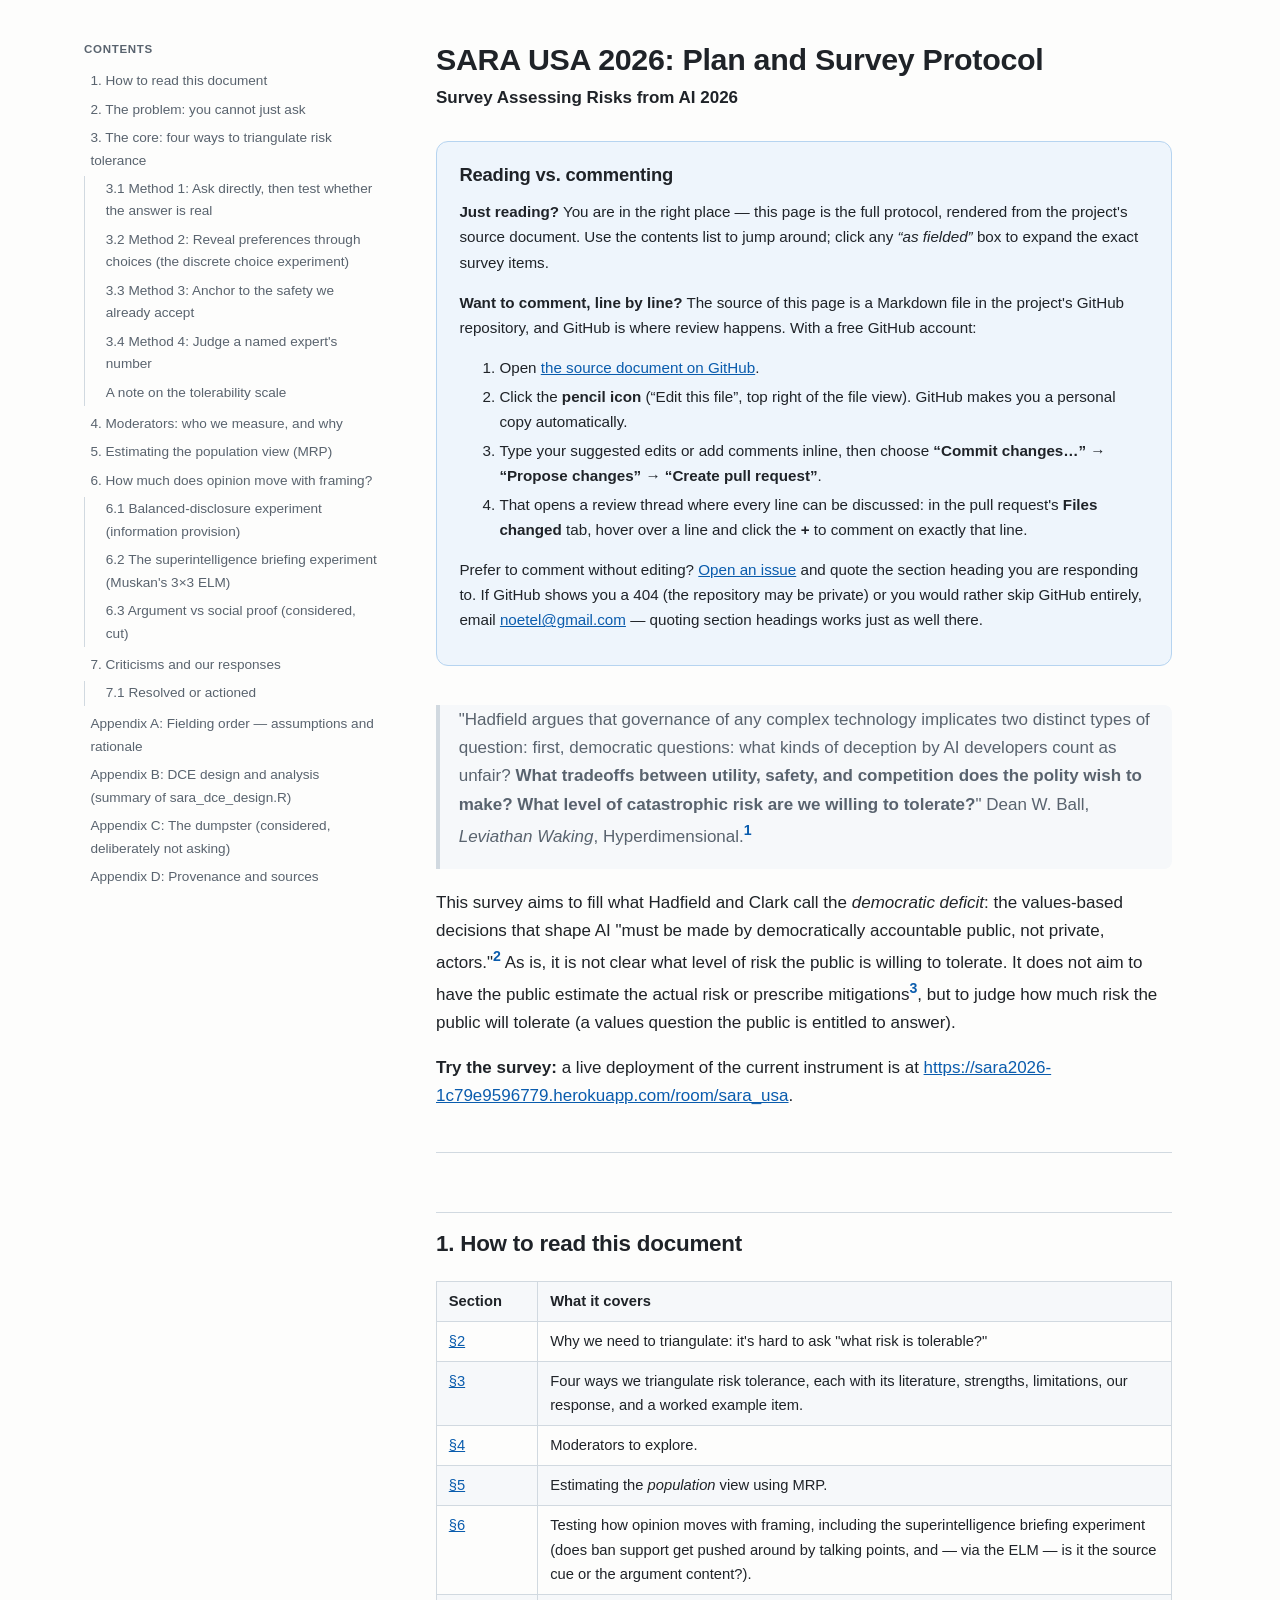
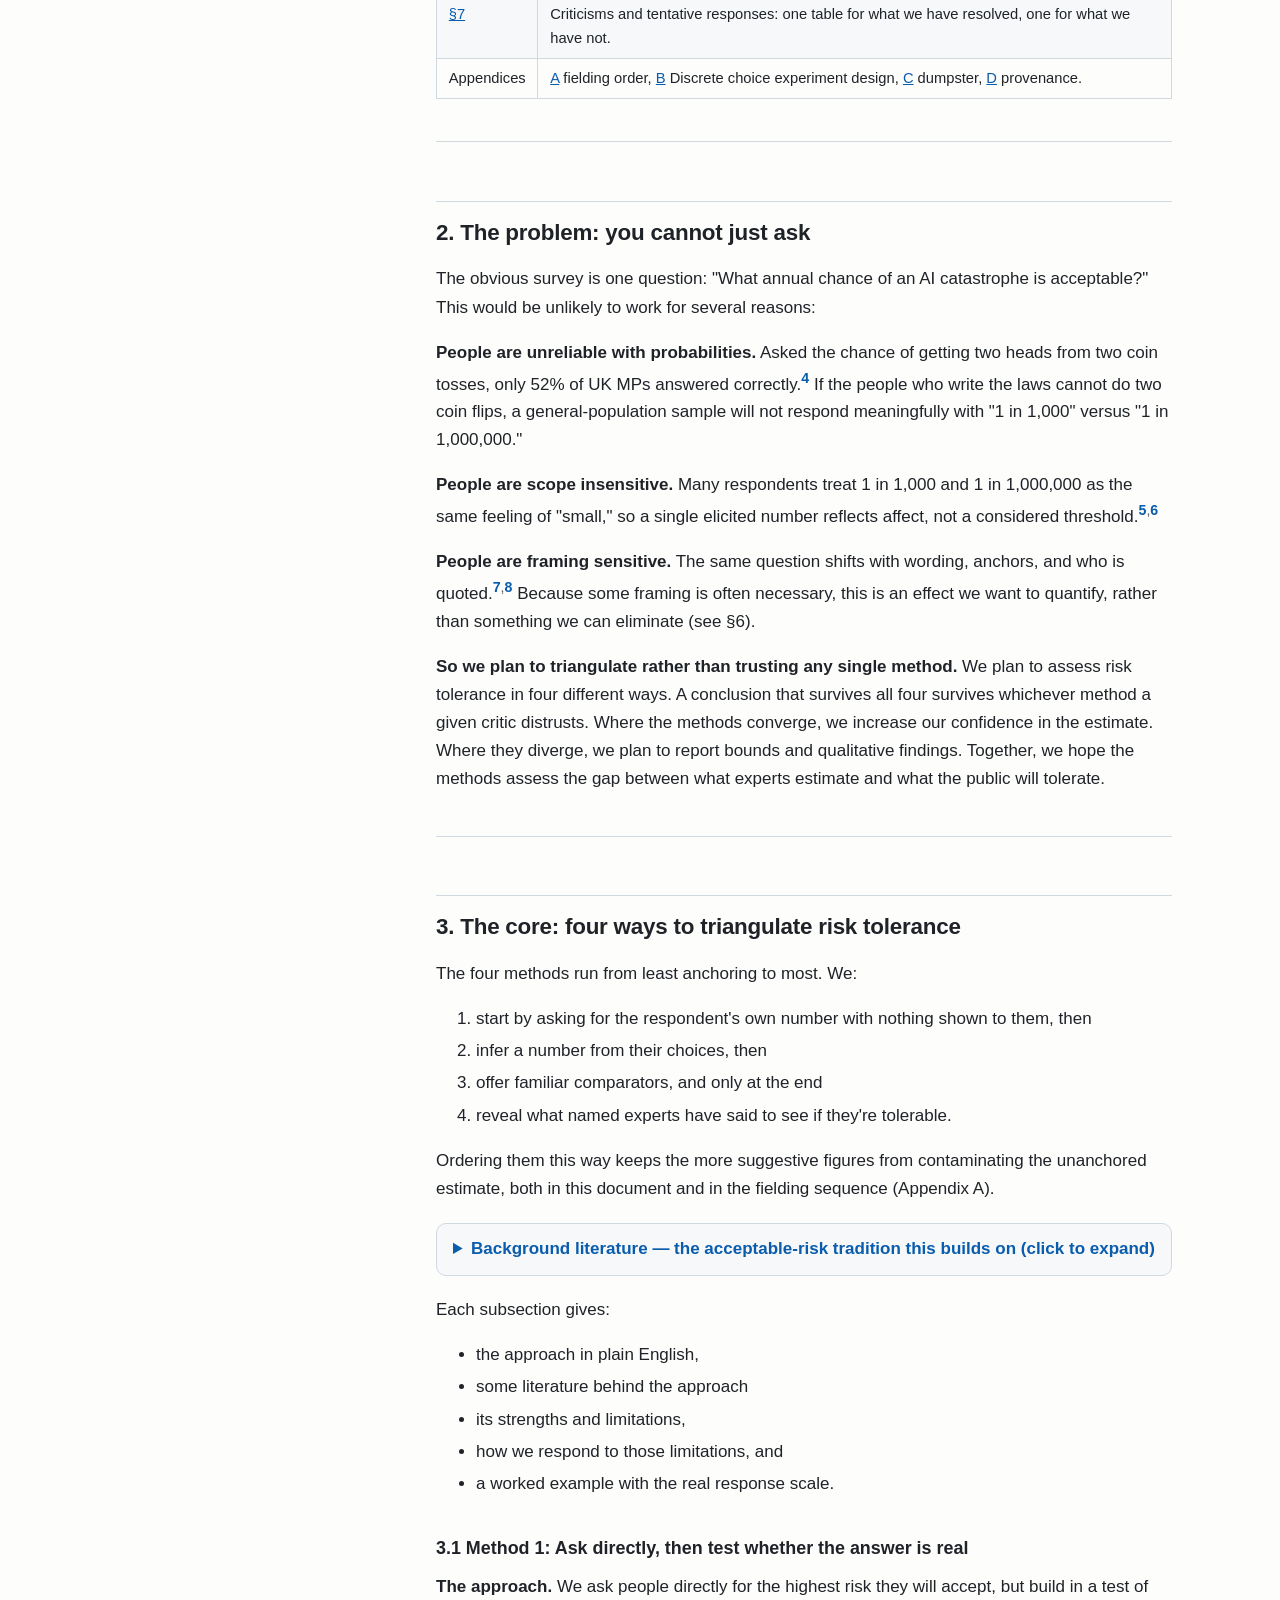
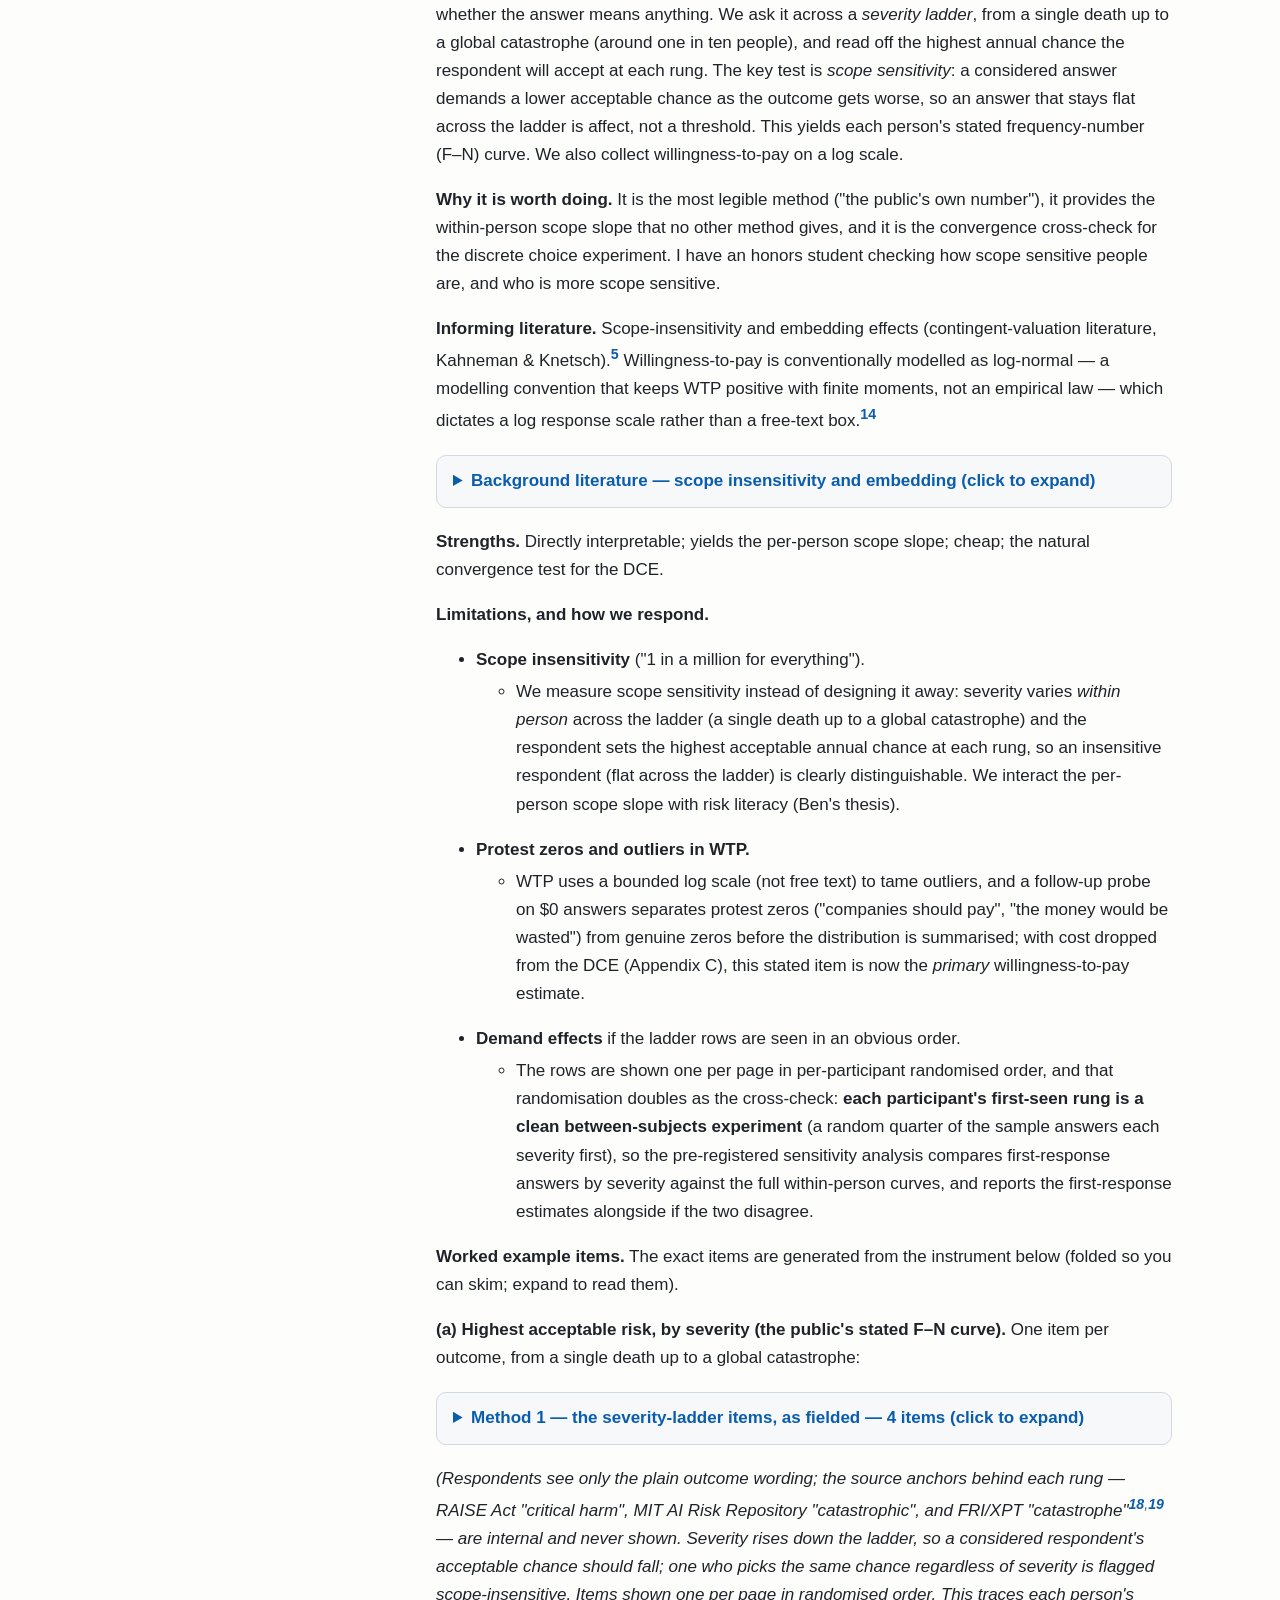
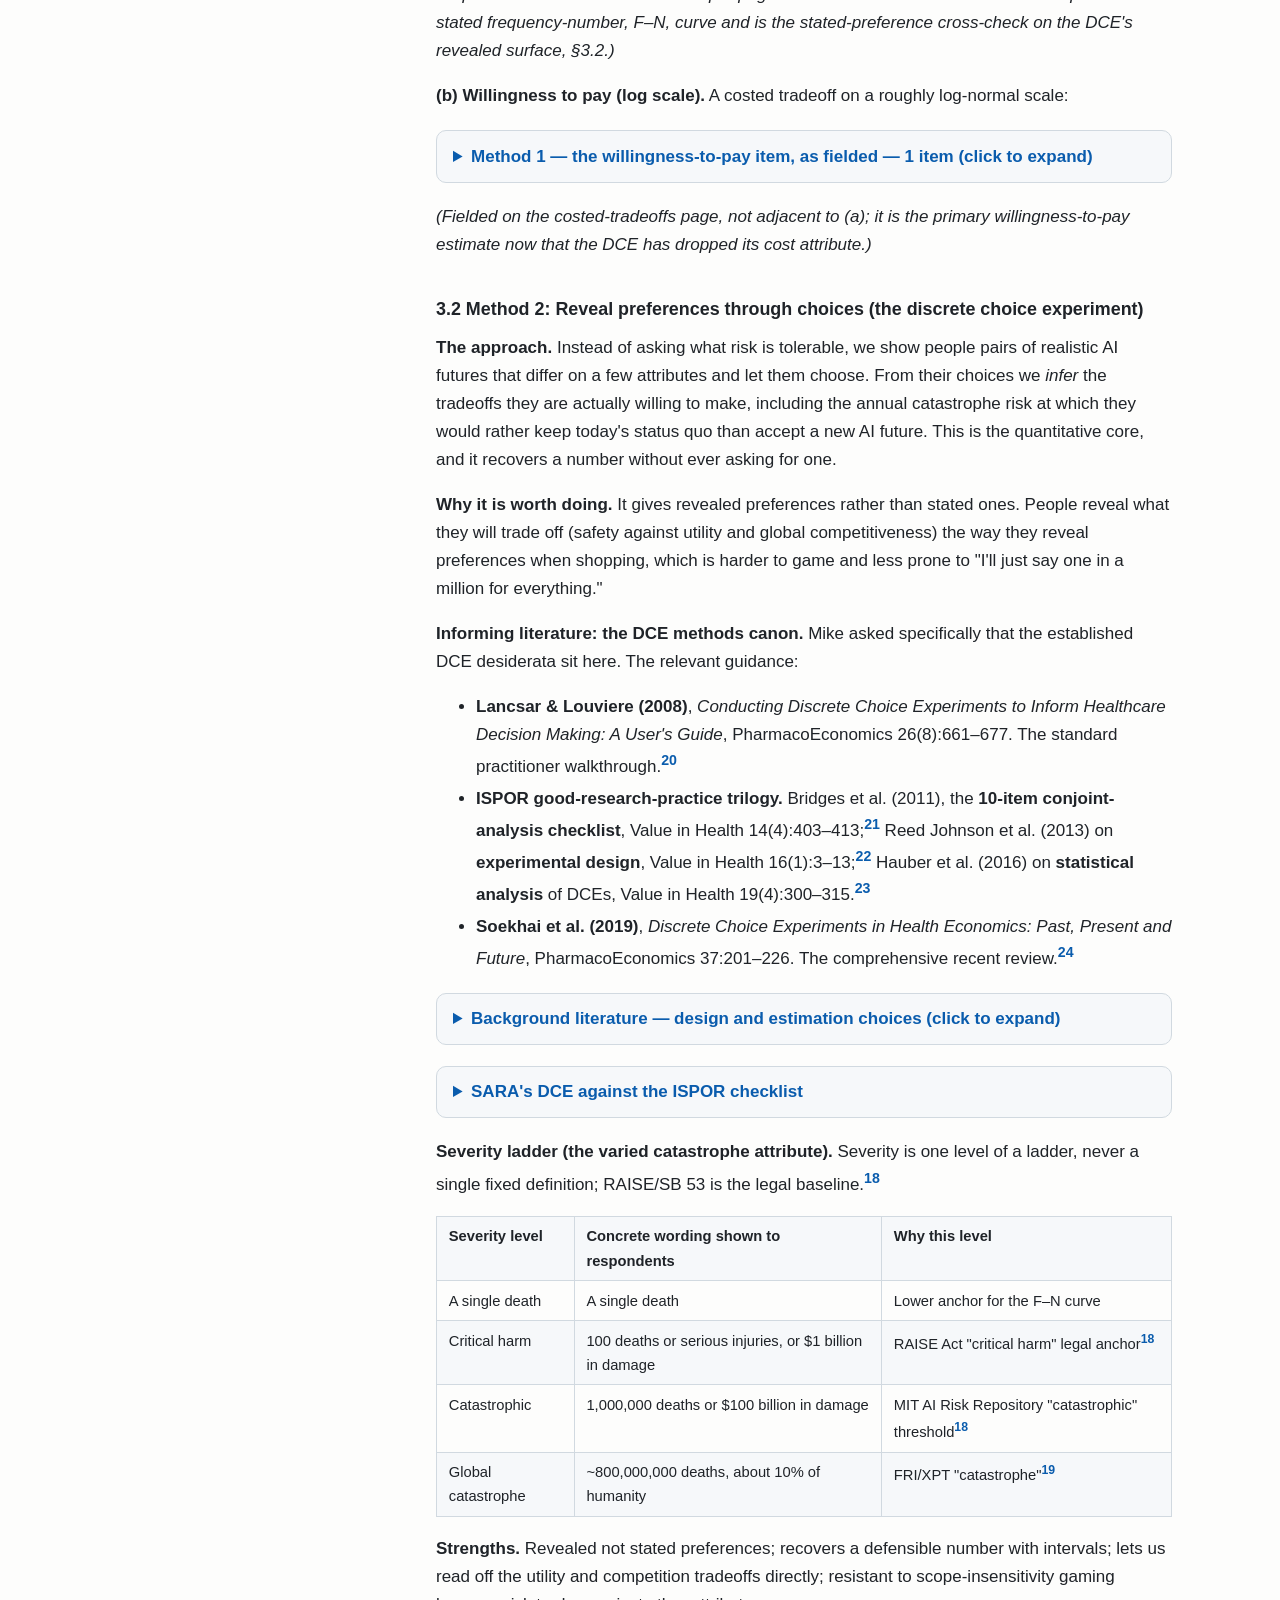
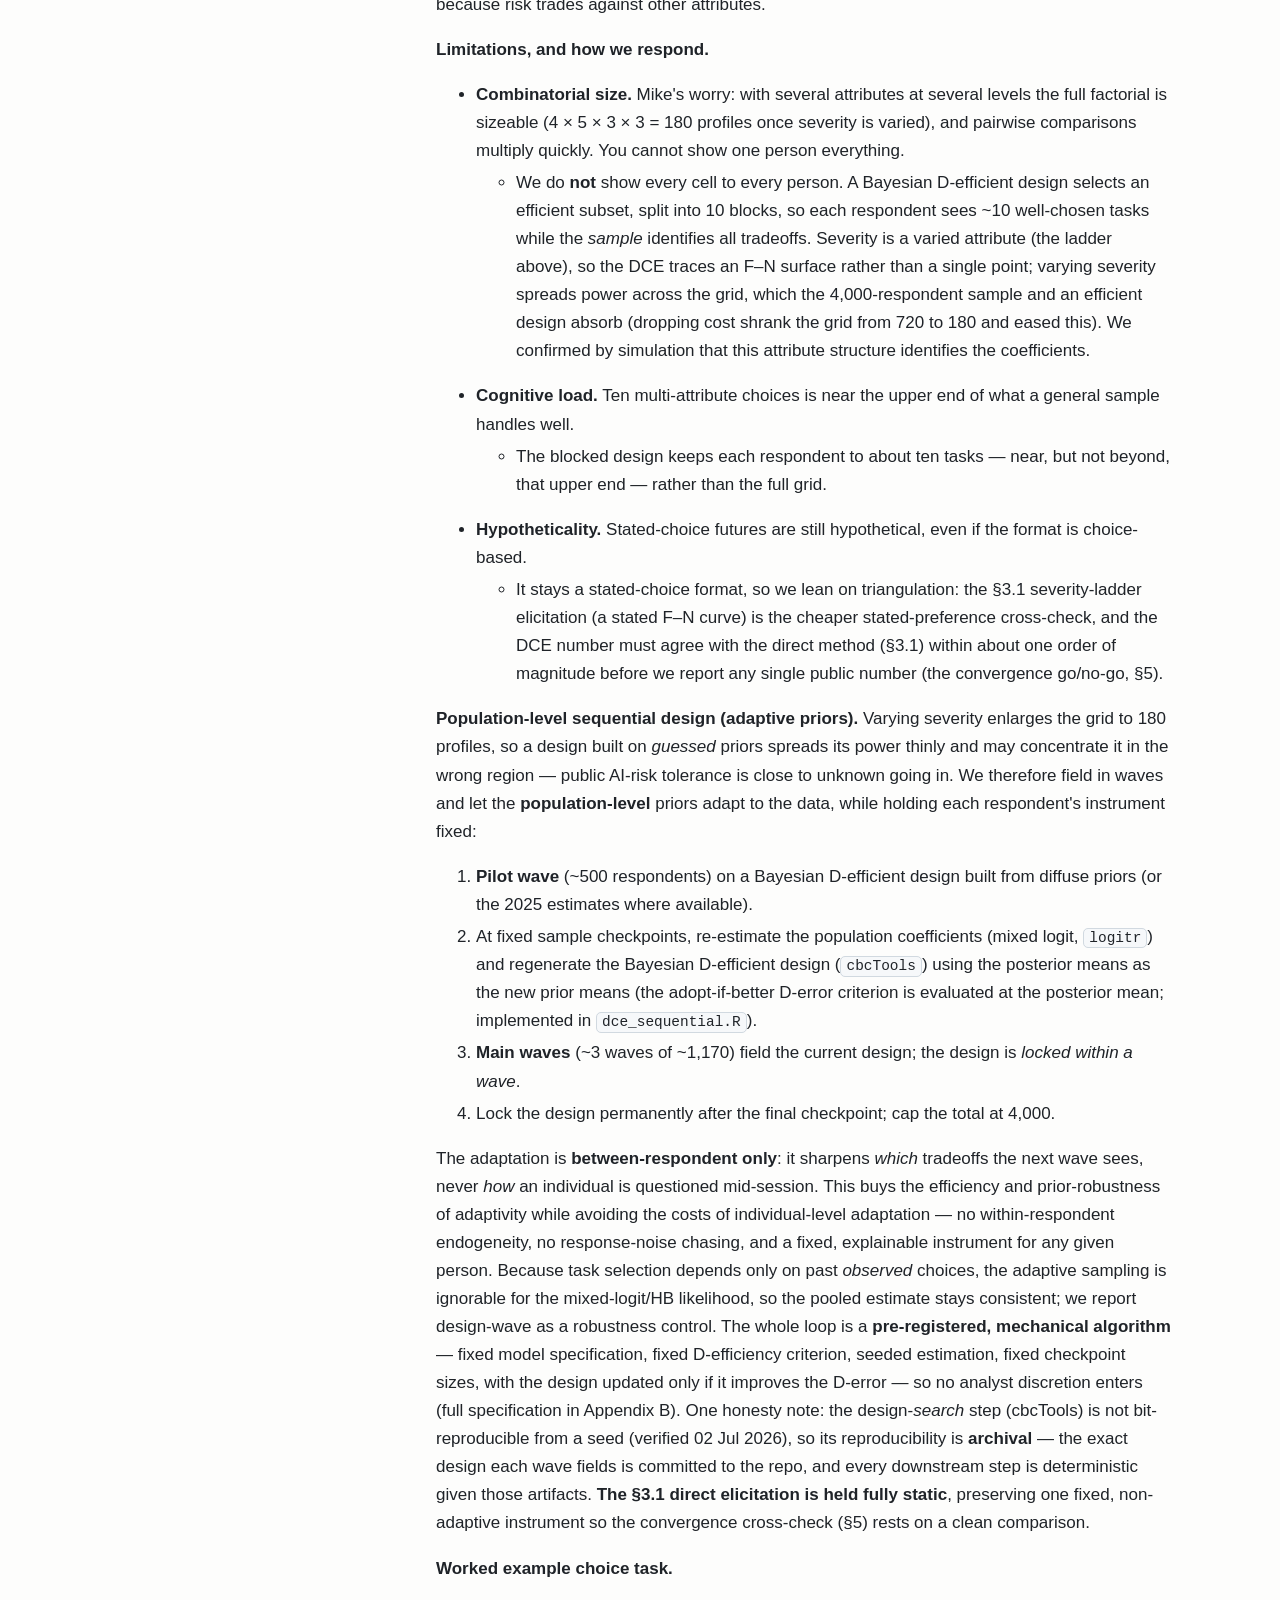
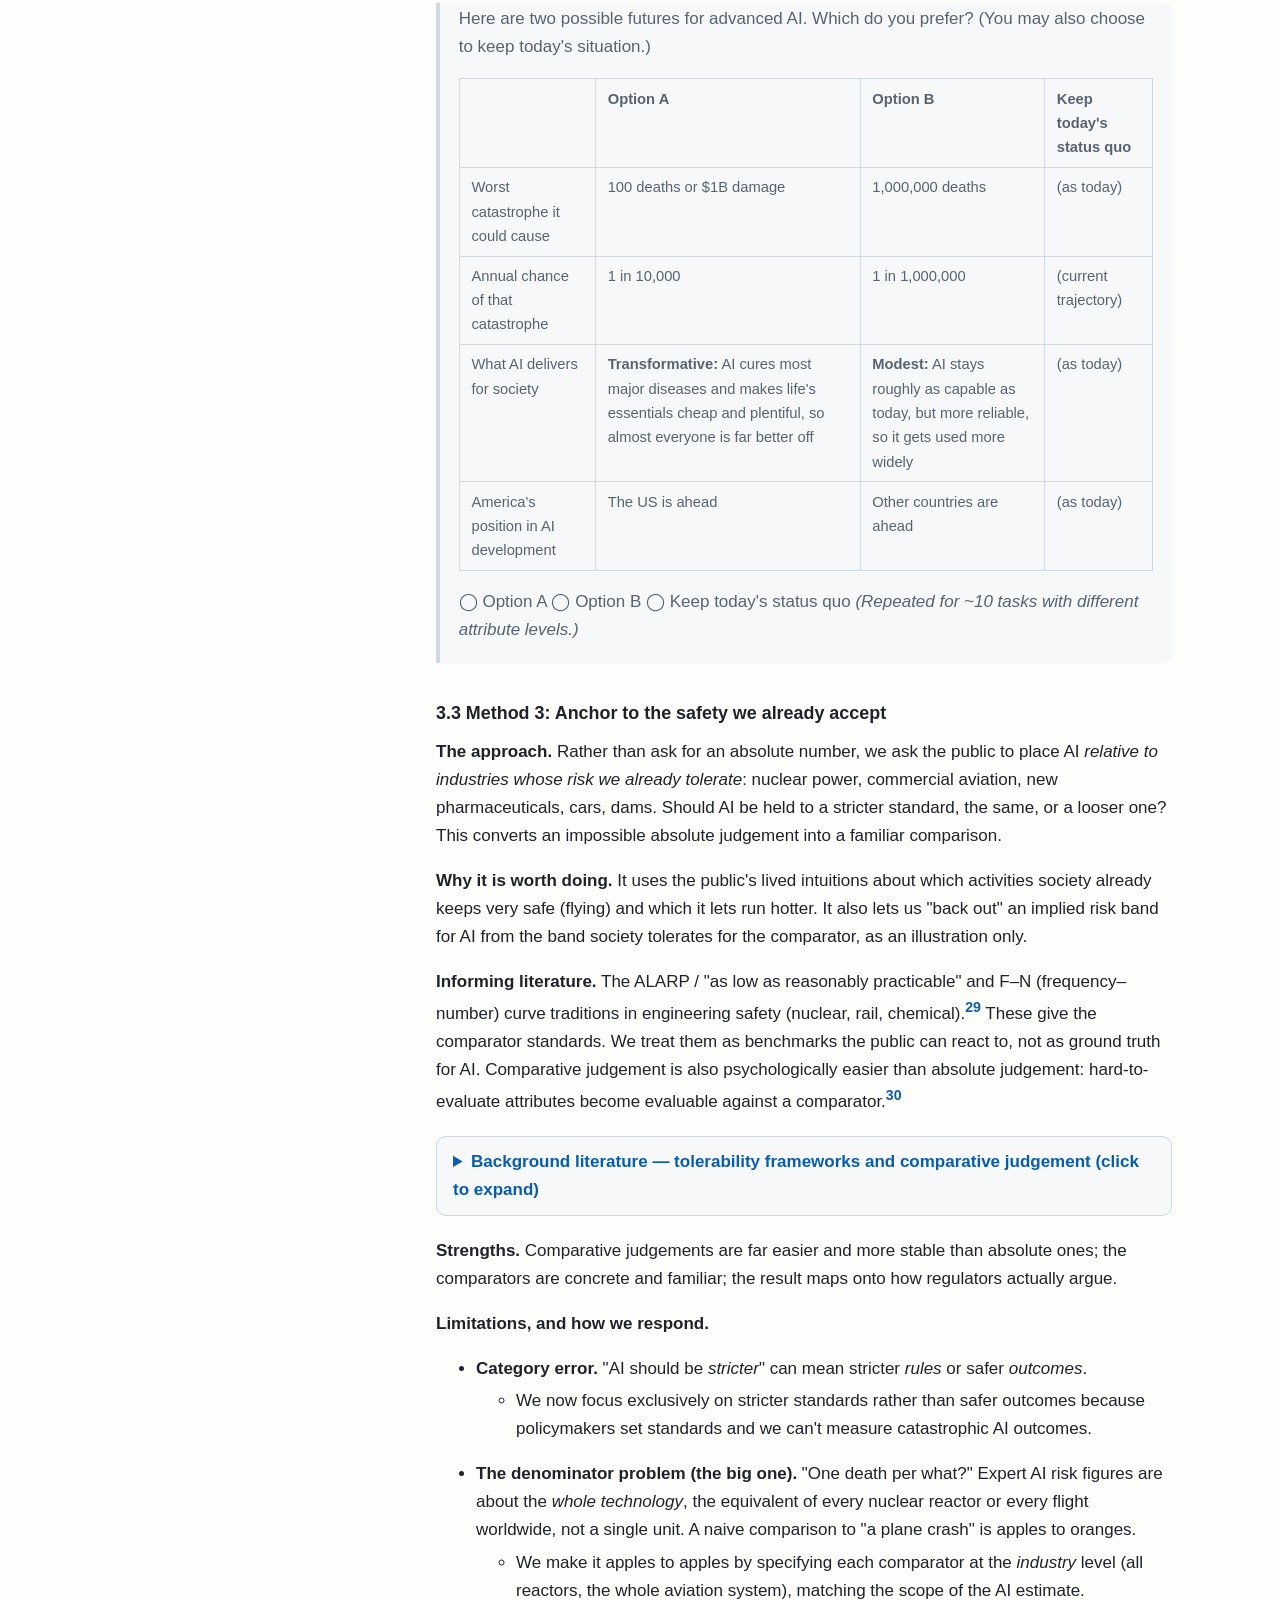
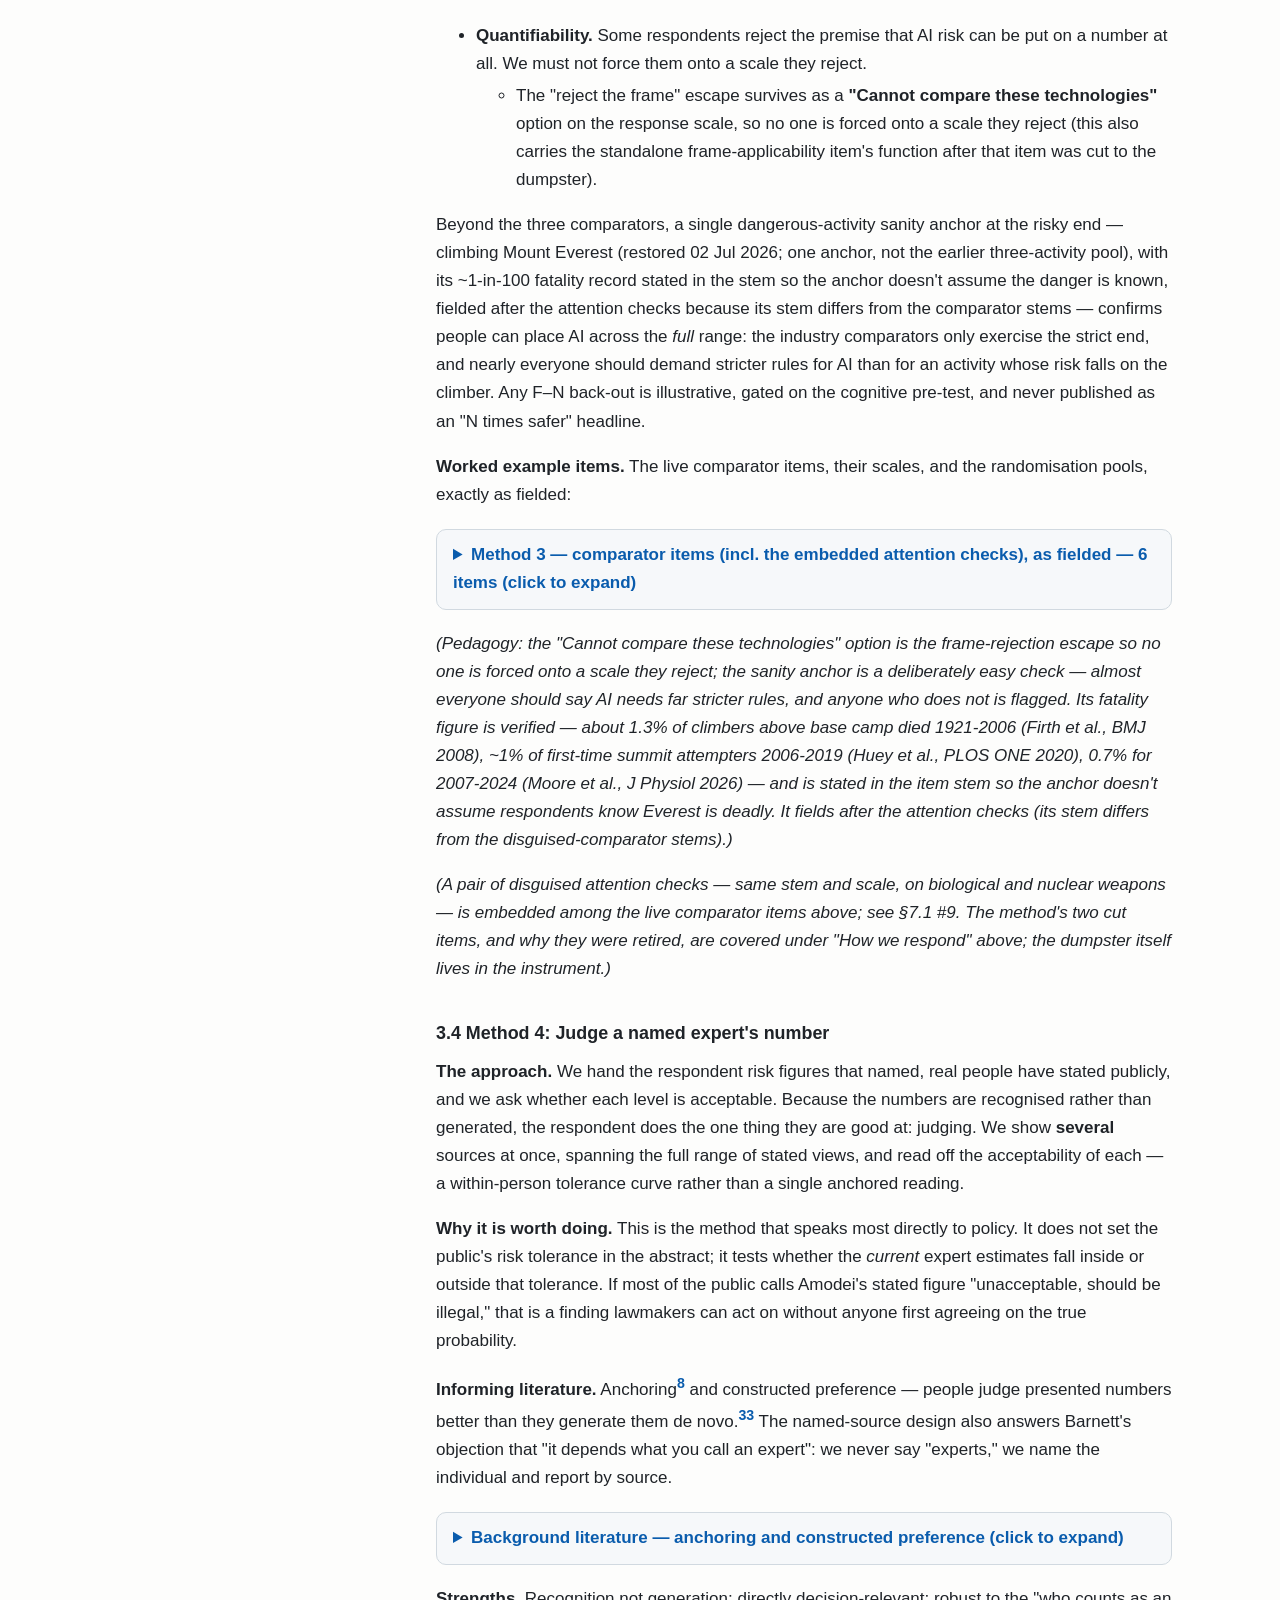
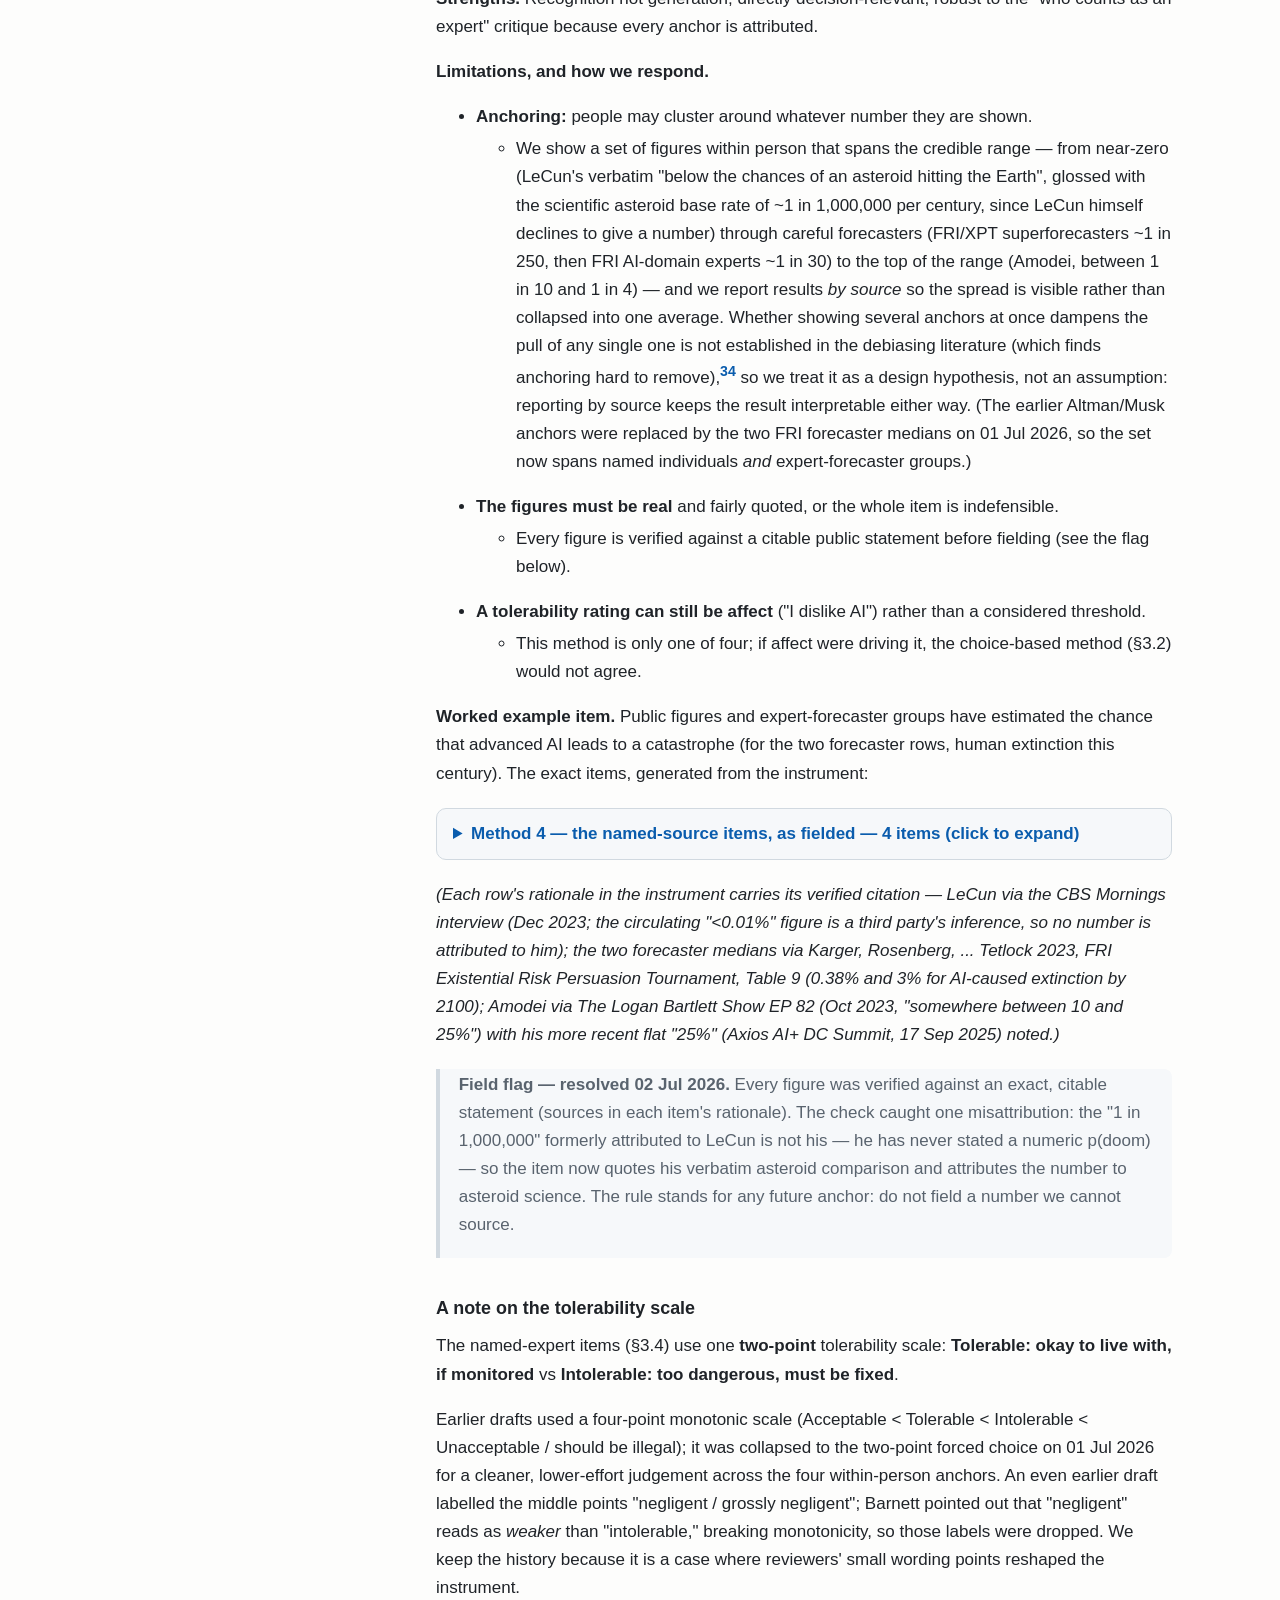
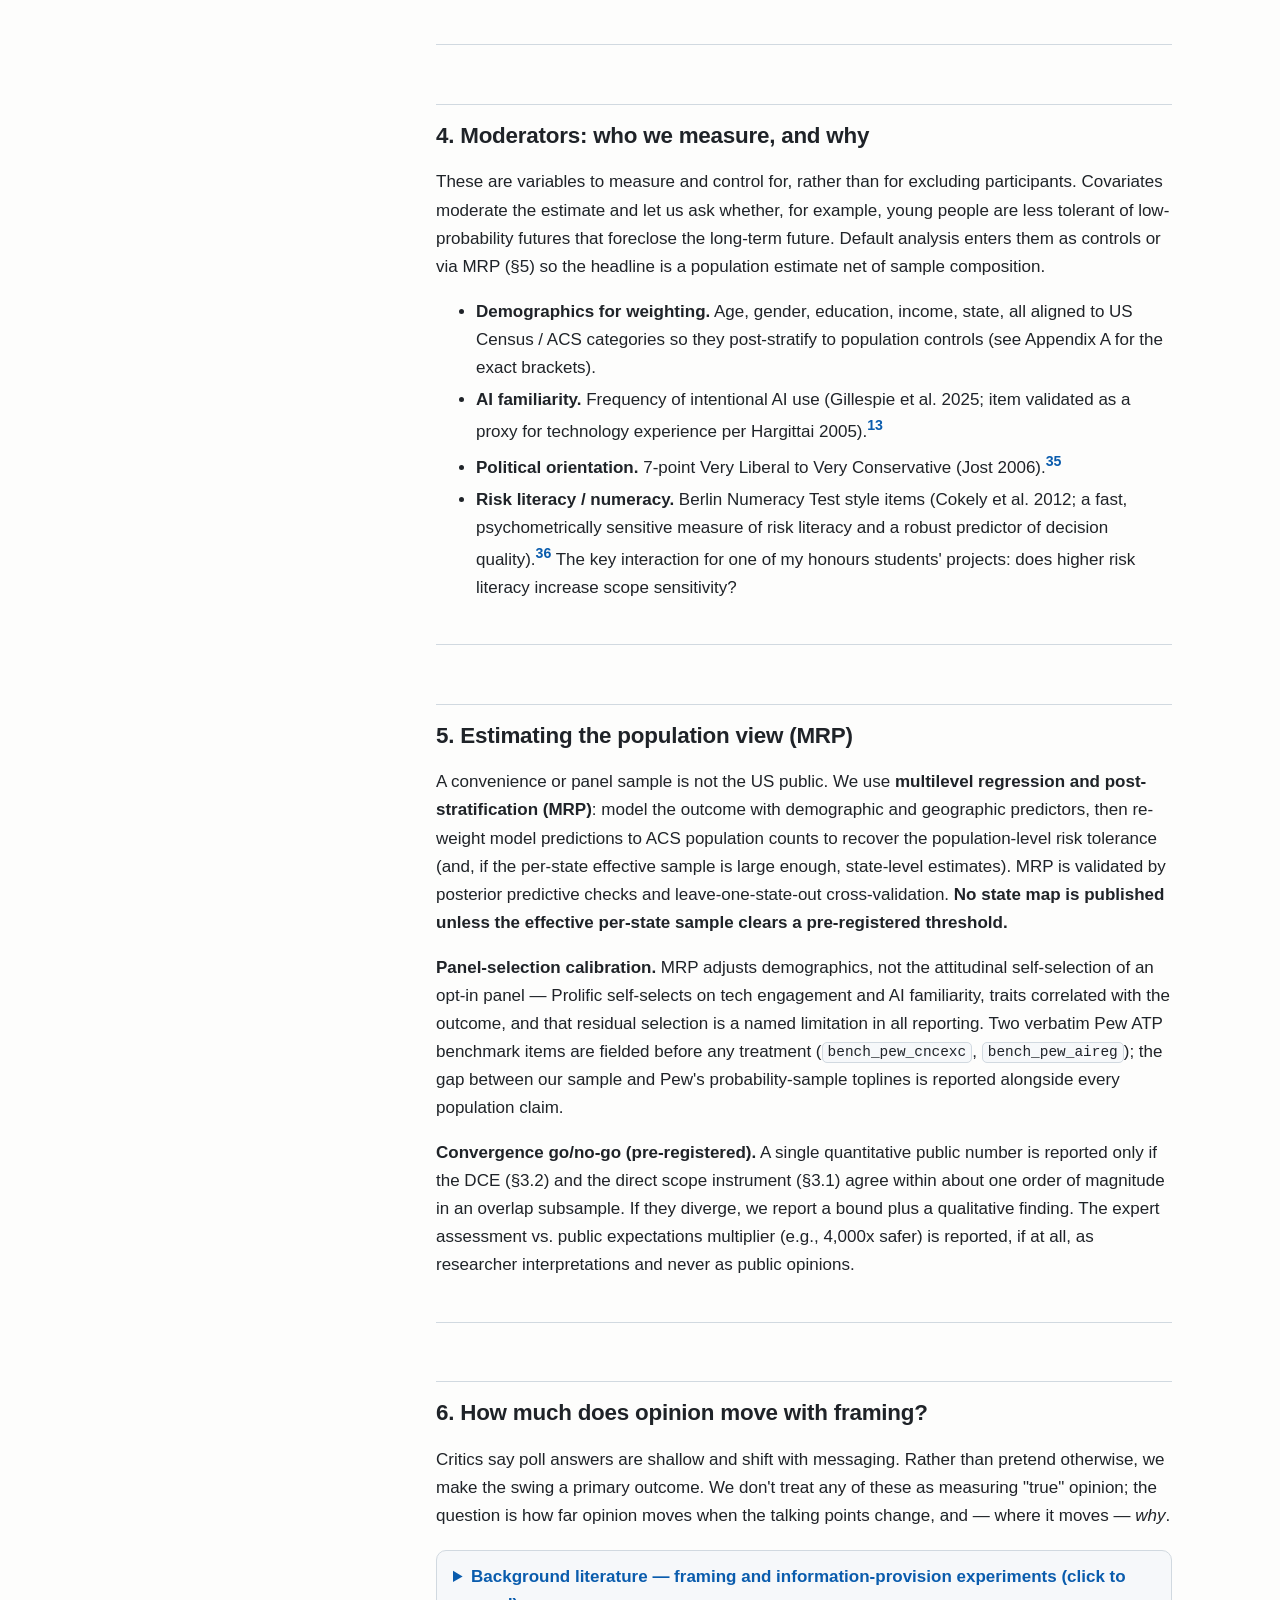
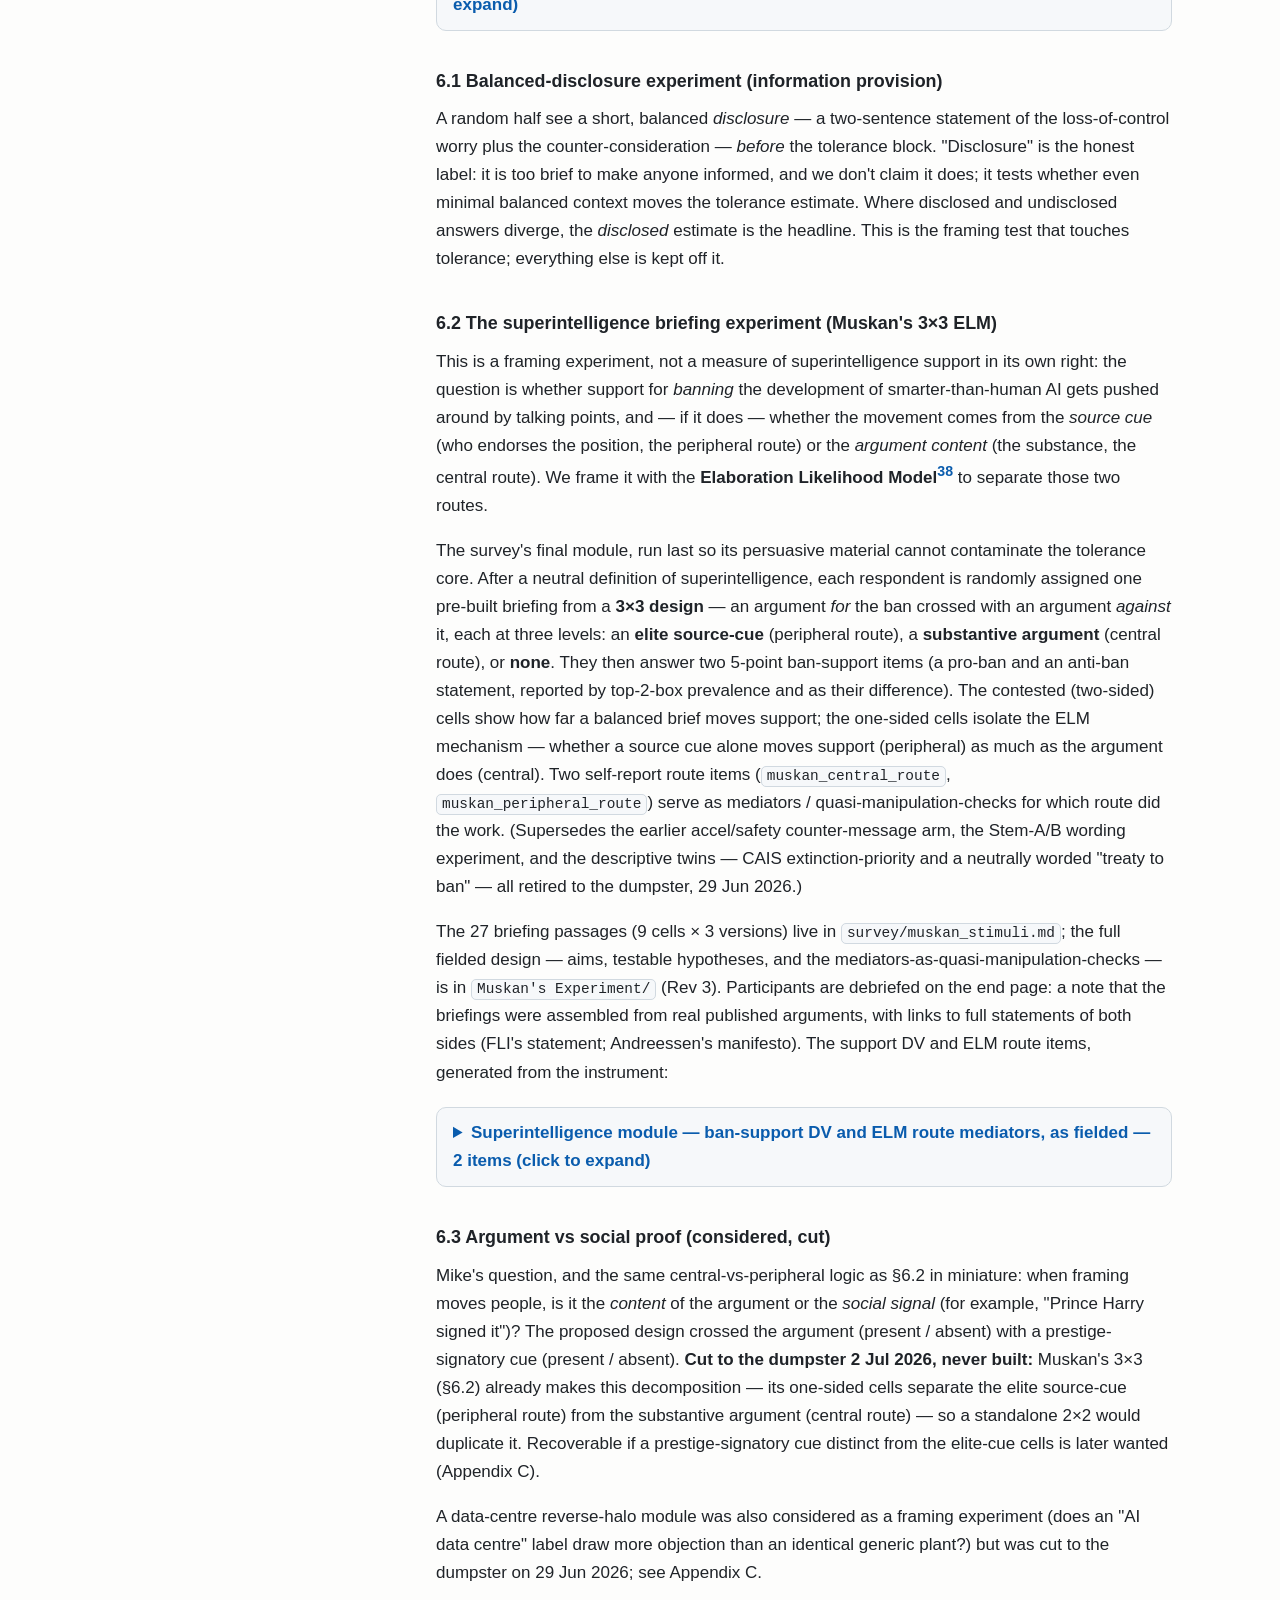
==== commit 082f31cd: "Prep for going public: license, live survey link, real Heroku app name - LICENSE.md: dual license (M" ====
--- a/docs/index.html
+++ b/docs/index.html
@@ -71,6 +71,12 @@
 .footnote { font-size: .88rem; color: var(--muted); }
 .footnote hr { margin: 3em 0 1em; }
 .footnote-ref { text-decoration: none; font-weight: 600; }
+.fn-sep { color: var(--muted); }
+#fn-preview { position: absolute; z-index: 10; max-width: 26rem;
+  background: var(--bg); border: 1px solid var(--border); border-radius: 10px;
+  padding: .7rem .9rem; box-shadow: 0 6px 24px rgba(0, 0, 0, .18);
+  font-size: .85rem; line-height: 1.5; overflow-wrap: break-word; }
+#fn-preview > :last-child { margin-bottom: 0; }
 :target { animation: flash 1.6s ease-out 1; }
 @keyframes flash { from { background: var(--mark-bg); } to { background: transparent; } }
 footer { margin-top: 4rem; padding-top: 1rem; border-top: 1px solid var(--border);
@@ -169,9 +175,10 @@
 
 <blockquote>
 <p>"Hadfield argues that governance of any complex technology implicates two distinct types of question: first, democratic questions: what kinds of deception by AI developers count as unfair? <strong>What tradeoffs between utility, safety, and competition does the polity wish to make? What level of catastrophic risk are we willing to tolerate?</strong>"
-Dean W. Ball, <em>Leviathan Waking</em>, Hyperdimensional.<sup id="fnref:ball"><a class="footnote-ref" href="#fn:ball">16</a></sup></p>
+Dean W. Ball, <em>Leviathan Waking</em>, Hyperdimensional.<sup id="fnref:ball"><a class="footnote-ref" href="#fn:ball">1</a></sup></p>
 </blockquote>
-<p>This survey aims to fill what Hadfield and Clark call the <em>democratic deficit</em>: the values-based decisions that shape AI "must be made by democratically accountable public, not private, actors."<sup id="fnref:clark"><a class="footnote-ref" href="#fn:clark">1</a></sup> As is, it is not clear what level of risk the public is willing to tolerate. It does not aim to have the public estimate the actual risk or prescribe mitigations<sup id="fnref:1"><a class="footnote-ref" href="#fn:1">2</a></sup>, but to judge how much risk the public will tolerate (a values question the public is entitled to answer).</p>
+<p>This survey aims to fill what Hadfield and Clark call the <em>democratic deficit</em>: the values-based decisions that shape AI "must be made by democratically accountable public, not private, actors."<sup id="fnref:clark"><a class="footnote-ref" href="#fn:clark">2</a></sup> As is, it is not clear what level of risk the public is willing to tolerate. It does not aim to have the public estimate the actual risk or prescribe mitigations<sup id="fnref:1"><a class="footnote-ref" href="#fn:1">3</a></sup>, but to judge how much risk the public will tolerate (a values question the public is entitled to answer).</p>
+<p><strong>Try the survey:</strong> a live deployment of the current instrument is at <a href="https://sara2026-1c79e9596779.herokuapp.com/room/sara_usa">https://sara2026-1c79e9596779.herokuapp.com/room/sara_usa</a>.</p>
 <hr />
 <h2 id="1-how-to-read-this-document">1. How to read this document</h2>
 <table>
@@ -215,44 +222,56 @@
 <hr />
 <h2 id="2-the-problem-you-cannot-just-ask">2. The problem: you cannot just ask</h2>
 <p>The obvious survey is one question: "What annual chance of an AI catastrophe is acceptable?" This would be unlikely to work for several reasons:</p>
-<p><strong>People are unreliable with probabilities.</strong> Asked the chance of getting two heads from two coin tosses, only 52% of UK MPs answered correctly.<sup id="fnref:rss"><a class="footnote-ref" href="#fn:rss">3</a></sup> If the people who write the laws cannot do two coin flips, a general-population sample will not respond meaningfully with "1 in 1,000" versus "1 in 1,000,000."</p>
-<p><strong>People are scope insensitive.</strong> Many respondents treat 1 in 1,000 and 1 in 1,000,000 as the same feeling of "small," so a single elicited number reflects affect, not a considered threshold.<sup id="fnref:kk92"><a class="footnote-ref" href="#fn:kk92">4</a></sup><sup id="fnref:slovic2007"><a class="footnote-ref" href="#fn:slovic2007">5</a></sup></p>
-<p><strong>People are framing sensitive.</strong> The same question shifts with wording, anchors, and who is quoted.<sup id="fnref:chong"><a class="footnote-ref" href="#fn:chong">6</a></sup><sup id="fnref:tk74"><a class="footnote-ref" href="#fn:tk74">7</a></sup> Because some framing is often necessary, this is an effect we want to quantify, rather than something we can eliminate (see §6).</p>
+<p><strong>People are unreliable with probabilities.</strong> Asked the chance of getting two heads from two coin tosses, only 52% of UK MPs answered correctly.<sup id="fnref:rss"><a class="footnote-ref" href="#fn:rss">4</a></sup> If the people who write the laws cannot do two coin flips, a general-population sample will not respond meaningfully with "1 in 1,000" versus "1 in 1,000,000."</p>
+<p><strong>People are scope insensitive.</strong> Many respondents treat 1 in 1,000 and 1 in 1,000,000 as the same feeling of "small," so a single elicited number reflects affect, not a considered threshold.<sup id="fnref:kk92"><a class="footnote-ref" href="#fn:kk92">5</a></sup><sup class="fn-sep">,</sup><sup id="fnref:slovic2007"><a class="footnote-ref" href="#fn:slovic2007">6</a></sup></p>
+<p><strong>People are framing sensitive.</strong> The same question shifts with wording, anchors, and who is quoted.<sup id="fnref:chong"><a class="footnote-ref" href="#fn:chong">7</a></sup><sup class="fn-sep">,</sup><sup id="fnref:tk74"><a class="footnote-ref" href="#fn:tk74">8</a></sup> Because some framing is often necessary, this is an effect we want to quantify, rather than something we can eliminate (see §6).</p>
 <p><strong>So we plan to triangulate rather than trusting any single method.</strong> We plan to assess risk tolerance in four different ways. A conclusion that survives all four survives whichever method a given critic distrusts. Where the methods converge, we increase our confidence in the estimate. Where they diverge, we plan to report bounds and qualitative findings. Together, we hope the methods assess the gap between what experts estimate and what the public will tolerate.</p>
 <hr />
 <h2 id="3-the-core-four-ways-to-triangulate-risk-tolerance">3. The core: four ways to triangulate risk tolerance</h2>
-<p>The four methods run from least anchoring to most. We:
-1. start by asking for the respondent's own number with nothing shown to them, then
-2. infer a number from their choices, then
-3. offer familiar comparators, and only at the end
-4. reveal what named experts have said to see if they're tolerable.</p>
+<p>The four methods run from least anchoring to most. We:</p>
+<ol>
+<li>start by asking for the respondent's own number with nothing shown to them, then</li>
+<li>infer a number from their choices, then</li>
+<li>offer familiar comparators, and only at the end</li>
+<li>reveal what named experts have said to see if they're tolerable.</li>
+</ol>
 <p>Ordering them this way keeps the more suggestive figures from contaminating the unanchored estimate, both in this document and in the fielding sequence (Appendix A).</p>
 <details>
 <summary>Background literature — the acceptable-risk tradition this builds on (click to expand)</summary>
-<p>Asking what risk society will tolerate is an old question with a serious literature. Starr's founding revealed-preference study concluded the public accepts voluntary risks roughly 1,000 times greater than involuntary ones, with acceptable risk "crudely proportional to the third power of the benefits."<sup id="fnref:starr"><a class="footnote-ref" href="#fn:starr">17</a></sup> The psychometric paradigm that followed showed expressed acceptability is structured by dread and unfamiliarity, not just expected fatalities — involuntary, poorly understood, catastrophic hazards (the AI case) are held to far lower probabilities.<sup id="fnref:fischhoff"><a class="footnote-ref" href="#fn:fischhoff">18</a></sup><sup id="fnref:slovicrisk"><a class="footnote-ref" href="#fn:slovicrisk">19</a></sup> Recent AI surveys quantify attitudes and appetite for regulation — more than 8 in 10 Americans say AI requires careful management, and 70% globally believe regulation is needed — but none elicits a <em>tolerated probability</em> of catastrophe.<sup id="fnref:zhang"><a class="footnote-ref" href="#fn:zhang">20</a></sup><sup id="fnref:gillespie"><a class="footnote-ref" href="#fn:gillespie">21</a></sup> To our knowledge no peer-reviewed study directly asks the public what probability of AI catastrophe is acceptable, so SARA has analogues, not precedents; that gap is the contribution.</p>
-</details>
-<p>Each subsection gives:
-- the approach in plain English,
-- some literature behind the approach
-- its strengths and limitations,
-- how we respond to those limitations, and
-- a worked example with the real response scale.</p>
+<p>Asking what risk society will tolerate is an old question with a serious literature. Starr's founding revealed-preference study concluded the public accepts voluntary risks roughly 1,000 times greater than involuntary ones, with acceptable risk "crudely proportional to the third power of the benefits."<sup id="fnref:starr"><a class="footnote-ref" href="#fn:starr">9</a></sup> The psychometric paradigm that followed showed expressed acceptability is structured by dread and unfamiliarity, not just expected fatalities — involuntary, poorly understood, catastrophic hazards (the AI case) are held to far lower probabilities.<sup id="fnref:fischhoff"><a class="footnote-ref" href="#fn:fischhoff">10</a></sup><sup class="fn-sep">,</sup><sup id="fnref:slovicrisk"><a class="footnote-ref" href="#fn:slovicrisk">11</a></sup> Recent AI surveys quantify attitudes and appetite for regulation — more than 8 in 10 Americans say AI requires careful management, and 70% globally believe regulation is needed — but none elicits a <em>tolerated probability</em> of catastrophe.<sup id="fnref:zhang"><a class="footnote-ref" href="#fn:zhang">12</a></sup><sup class="fn-sep">,</sup><sup id="fnref2:gillespie"><a class="footnote-ref" href="#fn:gillespie">13</a></sup> To our knowledge no peer-reviewed study directly asks the public what probability of AI catastrophe is acceptable, so SARA has analogues, not precedents; that gap is the contribution.</p>
+</details>
+<p>Each subsection gives:</p>
+<ul>
+<li>the approach in plain English,</li>
+<li>some literature behind the approach</li>
+<li>its strengths and limitations,</li>
+<li>how we respond to those limitations, and</li>
+<li>a worked example with the real response scale.</li>
+</ul>
 <h3 id="31-method-1-ask-directly-then-test-whether-the-answer-is-real">3.1 Method 1: Ask directly, then test whether the answer is real</h3>
 <p><strong>The approach.</strong> We ask people directly for the highest risk they will accept, but build in a test of whether the answer means anything. We ask it across a <em>severity ladder</em>, from a single death up to a global catastrophe (around one in ten people), and read off the highest annual chance the respondent will accept at each rung. The key test is <em>scope sensitivity</em>: a considered answer demands a lower acceptable chance as the outcome gets worse, so an answer that stays flat across the ladder is affect, not a threshold. This yields each person's stated frequency-number (F–N) curve. We also collect willingness-to-pay on a log scale.</p>
 <p><strong>Why it is worth doing.</strong> It is the most legible method ("the public's own number"), it provides the within-person scope slope that no other method gives, and it is the convergence cross-check for the discrete choice experiment. I have an honors student checking how scope sensitive people are, and who is more scope sensitive.</p>
-<p><strong>Informing literature.</strong> Scope-insensitivity and embedding effects (contingent-valuation literature, Kahneman &amp; Knetsch).<sup id="fnref2:kk92"><a class="footnote-ref" href="#fn:kk92">4</a></sup> Willingness-to-pay is conventionally modelled as log-normal — a modelling convention that keeps WTP positive with finite moments, not an empirical law — which dictates a log response scale rather than a free-text box.<sup id="fnref:trainweeks"><a class="footnote-ref" href="#fn:trainweeks">8</a></sup></p>
+<p><strong>Informing literature.</strong> Scope-insensitivity and embedding effects (contingent-valuation literature, Kahneman &amp; Knetsch).<sup id="fnref2:kk92"><a class="footnote-ref" href="#fn:kk92">5</a></sup> Willingness-to-pay is conventionally modelled as log-normal — a modelling convention that keeps WTP positive with finite moments, not an empirical law — which dictates a log response scale rather than a free-text box.<sup id="fnref:trainweeks"><a class="footnote-ref" href="#fn:trainweeks">14</a></sup></p>
 <details>
 <summary>Background literature — scope insensitivity and embedding (click to expand)</summary>
-<p>The embedding effect is the founding result: stated WTP for the same public good can differ by more than an order of magnitude depending on whether it is valued alone or inside a more inclusive category.<sup id="fnref3:kk92"><a class="footnote-ref" href="#fn:kk92">4</a></sup> The textbook demonstration is Desvousges et al.: mean stated WTP to save 2,000, 20,000 or 200,000 migrating birds was essentially flat.<sup id="fnref:desvousges"><a class="footnote-ref" href="#fn:desvousges">22</a></sup> The mechanism is affective — valuation by feeling is insensitive to quantity while valuation by calculation is scope-sensitive<sup id="fnref:hseerott"><a class="footnote-ref" href="#fn:hseerott">23</a></sup> — and the same "psychic numbing" extends to human lives, where compassion can begin deteriorating at the second victim.<sup id="fnref2:slovic2007"><a class="footnote-ref" href="#fn:slovic2007">5</a></sup> At the top of our ladder the pattern persists: people do not spontaneously judge human extinction as uniquely worse than a catastrophe killing most-but-not-all of humanity, drawing that distinction only when prompted to consider the long-term future.<sup id="fnref:schubert"><a class="footnote-ref" href="#fn:schubert">24</a></sup> This is why Method 1 measures the scope slope as an outcome rather than assuming a considered threshold exists.</p>
+<p>The embedding effect is the founding result: stated WTP for the same public good can differ by more than an order of magnitude depending on whether it is valued alone or inside a more inclusive category.<sup id="fnref3:kk92"><a class="footnote-ref" href="#fn:kk92">5</a></sup> The textbook demonstration is Desvousges et al.: mean stated WTP to save 2,000, 20,000 or 200,000 migrating birds was essentially flat.<sup id="fnref:desvousges"><a class="footnote-ref" href="#fn:desvousges">15</a></sup> The mechanism is affective — valuation by feeling is insensitive to quantity while valuation by calculation is scope-sensitive<sup id="fnref:hseerott"><a class="footnote-ref" href="#fn:hseerott">16</a></sup> — and the same "psychic numbing" extends to human lives, where compassion can begin deteriorating at the second victim.<sup id="fnref2:slovic2007"><a class="footnote-ref" href="#fn:slovic2007">6</a></sup> At the top of our ladder the pattern persists: people do not spontaneously judge human extinction as uniquely worse than a catastrophe killing most-but-not-all of humanity, drawing that distinction only when prompted to consider the long-term future.<sup id="fnref:schubert"><a class="footnote-ref" href="#fn:schubert">17</a></sup> This is why Method 1 measures the scope slope as an outcome rather than assuming a considered threshold exists.</p>
 </details>
 <p><strong>Strengths.</strong> Directly interpretable; yields the per-person scope slope; cheap; the natural convergence test for the DCE.</p>
-<p><strong>Limitations, and how we respond.</strong>
-- <strong>Scope insensitivity</strong> ("1 in a million for everything").
-  - We measure scope sensitivity instead of designing it away: severity varies <em>within person</em> across the ladder (a single death up to a global catastrophe) and the respondent sets the highest acceptable annual chance at each rung, so an insensitive respondent (flat across the ladder) is clearly distinguishable. We interact the per-person scope slope with risk literacy (Ben's thesis).
-- <strong>Protest zeros and outliers in WTP.</strong>
-  - WTP uses a bounded log scale (not free text) to tame outliers, and a follow-up probe on $0 answers separates protest zeros ("companies should pay", "the money would be wasted") from genuine zeros before the distribution is summarised; with cost dropped from the DCE (Appendix C), this stated item is now the <em>primary</em> willingness-to-pay estimate.
-- <strong>Demand effects</strong> if the ladder rows are seen in an obvious order.
-  - The rows are shown one per page in per-participant randomised order, and that randomisation doubles as the cross-check: <strong>each participant's first-seen rung is a clean between-subjects experiment</strong> (a random quarter of the sample answers each severity first), so the pre-registered sensitivity analysis compares first-response answers by severity against the full within-person curves, and reports the first-response estimates alongside if the two disagree.</p>
+<p><strong>Limitations, and how we respond.</strong></p>
+<ul>
+<li><strong>Scope insensitivity</strong> ("1 in a million for everything").<ul>
+<li>We measure scope sensitivity instead of designing it away: severity varies <em>within person</em> across the ladder (a single death up to a global catastrophe) and the respondent sets the highest acceptable annual chance at each rung, so an insensitive respondent (flat across the ladder) is clearly distinguishable. We interact the per-person scope slope with risk literacy (Ben's thesis).</li>
+</ul>
+</li>
+<li><strong>Protest zeros and outliers in WTP.</strong><ul>
+<li>WTP uses a bounded log scale (not free text) to tame outliers, and a follow-up probe on $0 answers separates protest zeros ("companies should pay", "the money would be wasted") from genuine zeros before the distribution is summarised; with cost dropped from the DCE (Appendix C), this stated item is now the <em>primary</em> willingness-to-pay estimate.</li>
+</ul>
+</li>
+<li><strong>Demand effects</strong> if the ladder rows are seen in an obvious order.<ul>
+<li>The rows are shown one per page in per-participant randomised order, and that randomisation doubles as the cross-check: <strong>each participant's first-seen rung is a clean between-subjects experiment</strong> (a random quarter of the sample answers each severity first), so the pre-registered sensitivity analysis compares first-response answers by severity against the full within-person curves, and reports the first-response estimates alongside if the two disagree.</li>
+</ul>
+</li>
+</ul>
 <p><strong>Worked example items.</strong> The exact items are generated from the instrument below (folded so you can skim; expand to read them).</p>
 <p><strong>(a) Highest acceptable risk, by severity (the public's stated F–N curve).</strong> One item per outcome, from a single death up to a global catastrophe:</p>
 <!-- BEGIN:auto:ladder-items (generated by render/sync_protocol.py — edit the instrument, not here) -->
@@ -260,27 +279,37 @@
 <details>
 <summary>Method 1 — the severity-ladder items, as fielded — 4 items (click to expand)</summary>
 <ul>
-<li><strong><code>m4c_single</code></strong> — For an AI disaster that causes a single death, the highest annual chance you would find acceptable is:</li>
+<li><strong><code>m4c_single</code></strong> — For an AI disaster that causes a single death, the highest annual chance you would find acceptable is:<ul>
 <li><em>Scale:</em> 1 in 10 / 1 in 100 / 1 in 1,000 / 1 in 10,000 / 1 in 100,000 / 1 in 1,000,000 / 1 in 10,000,000 / 1 in 100,000,000 / Never allowed</li>
-<li><strong><code>m4c_100</code></strong> — For an AI disaster causing 100 deaths or serious injuries, or $1 billion in damage, the highest annual chance you would find acceptable is:</li>
+</ul>
+</li>
+<li><strong><code>m4c_100</code></strong> — For an AI disaster causing 100 deaths or serious injuries, or $1 billion in damage, the highest annual chance you would find acceptable is:<ul>
 <li><em>Scale:</em> 1 in 10 / 1 in 100 / 1 in 1,000 / 1 in 10,000 / 1 in 100,000 / 1 in 1,000,000 / 1 in 10,000,000 / 1 in 100,000,000 / Never allowed</li>
-<li><strong><code>m4c_1m</code></strong> — For an AI disaster causing 1,000,000 deaths or $100 billion in damage, the highest annual chance you would find acceptable is:</li>
+</ul>
+</li>
+<li><strong><code>m4c_1m</code></strong> — For an AI disaster causing 1,000,000 deaths or $100 billion in damage, the highest annual chance you would find acceptable is:<ul>
 <li><em>Scale:</em> 1 in 10 / 1 in 100 / 1 in 1,000 / 1 in 10,000 / 1 in 100,000 / 1 in 1,000,000 / 1 in 10,000,000 / 1 in 100,000,000 / Never allowed</li>
-<li><strong><code>m4c_800m</code></strong> — For an AI disaster causing around 800,000,000 deaths (about 10% of humanity), the highest annual chance you would find acceptable is:</li>
+</ul>
+</li>
+<li><strong><code>m4c_800m</code></strong> — For an AI disaster causing around 800,000,000 deaths (about 10% of humanity), the highest annual chance you would find acceptable is:<ul>
 <li><em>Scale:</em> 1 in 10 / 1 in 100 / 1 in 1,000 / 1 in 10,000 / 1 in 100,000 / 1 in 1,000,000 / 1 in 10,000,000 / 1 in 100,000,000 / Never allowed</li>
 </ul>
+</li>
+</ul>
 </details>
 <!-- END:auto:ladder-items -->
 
-<p><em>(Respondents see only the plain outcome wording; the source anchors behind each rung — RAISE Act "critical harm", MIT AI Risk Repository "catastrophic", and FRI/XPT "catastrophe"<sup id="fnref:catdef"><a class="footnote-ref" href="#fn:catdef">9</a></sup><sup id="fnref:fri"><a class="footnote-ref" href="#fn:fri">10</a></sup> — are internal and never shown. Severity rises down the ladder, so a considered respondent's acceptable chance should fall; one who picks the same chance regardless of severity is flagged scope-insensitive. Items shown one per page in randomised order. This traces each person's stated frequency-number, F–N, curve and is the stated-preference cross-check on the DCE's revealed surface, §3.2.)</em></p>
+<p><em>(Respondents see only the plain outcome wording; the source anchors behind each rung — RAISE Act "critical harm", MIT AI Risk Repository "catastrophic", and FRI/XPT "catastrophe"<sup id="fnref:catdef"><a class="footnote-ref" href="#fn:catdef">18</a></sup><sup class="fn-sep">,</sup><sup id="fnref:fri"><a class="footnote-ref" href="#fn:fri">19</a></sup> — are internal and never shown. Severity rises down the ladder, so a considered respondent's acceptable chance should fall; one who picks the same chance regardless of severity is flagged scope-insensitive. Items shown one per page in randomised order. This traces each person's stated frequency-number, F–N, curve and is the stated-preference cross-check on the DCE's revealed surface, §3.2.)</em></p>
 <p><strong>(b) Willingness to pay (log scale).</strong> A costed tradeoff on a roughly log-normal scale:</p>
 <!-- BEGIN:auto:wtp-item (generated by render/sync_protocol.py — edit the instrument, not here) -->
 
 <details>
 <summary>Method 1 — the willingness-to-pay item, as fielded — 1 item (click to expand)</summary>
 <ul>
-<li><strong><code>m5_wtp</code></strong> — What is the most you would pay each year, through taxes or higher prices, to cut the chance of an AI catastrophe from 1 in 20 to 1 in 100 over the next 30 years?</li>
+<li><strong><code>m5_wtp</code></strong> — What is the most you would pay each year, through taxes or higher prices, to cut the chance of an AI catastrophe from 1 in 20 to 1 in 100 over the next 30 years?<ul>
 <li><em>Scale:</em> $0 / $1-10 / $10-100 / $100-1,000 / $1,000-10,000 / More than $10,000 / Don't know</li>
+</ul>
+</li>
 </ul>
 </details>
 <!-- END:auto:wtp-item -->
@@ -291,13 +320,13 @@
 <p><strong>Why it is worth doing.</strong> It gives revealed preferences rather than stated ones. People reveal what they will trade off (safety against utility and global competitiveness) the way they reveal preferences when shopping, which is harder to game and less prone to "I'll just say one in a million for everything."</p>
 <p><strong>Informing literature: the DCE methods canon.</strong> Mike asked specifically that the established DCE desiderata sit here. The relevant guidance:</p>
 <ul>
-<li><strong>Lancsar &amp; Louviere (2008)</strong>, <em>Conducting Discrete Choice Experiments to Inform Healthcare Decision Making: A User's Guide</em>, PharmacoEconomics 26(8):661–677. The standard practitioner walkthrough.<sup id="fnref:lancsar"><a class="footnote-ref" href="#fn:lancsar">25</a></sup></li>
-<li><strong>ISPOR good-research-practice trilogy.</strong> Bridges et al. (2011), the <strong>10-item conjoint-analysis checklist</strong>, Value in Health 14(4):403–413;<sup id="fnref:bridges"><a class="footnote-ref" href="#fn:bridges">26</a></sup> Reed Johnson et al. (2013) on <strong>experimental design</strong>, Value in Health 16(1):3–13;<sup id="fnref:johnson"><a class="footnote-ref" href="#fn:johnson">27</a></sup> Hauber et al. (2016) on <strong>statistical analysis</strong> of DCEs, Value in Health 19(4):300–315.<sup id="fnref:hauber"><a class="footnote-ref" href="#fn:hauber">28</a></sup></li>
-<li><strong>Soekhai et al. (2019)</strong>, <em>Discrete Choice Experiments in Health Economics: Past, Present and Future</em>, PharmacoEconomics 37:201–226. The comprehensive recent review.<sup id="fnref:soekhai"><a class="footnote-ref" href="#fn:soekhai">29</a></sup></li>
+<li><strong>Lancsar &amp; Louviere (2008)</strong>, <em>Conducting Discrete Choice Experiments to Inform Healthcare Decision Making: A User's Guide</em>, PharmacoEconomics 26(8):661–677. The standard practitioner walkthrough.<sup id="fnref:lancsar"><a class="footnote-ref" href="#fn:lancsar">20</a></sup></li>
+<li><strong>ISPOR good-research-practice trilogy.</strong> Bridges et al. (2011), the <strong>10-item conjoint-analysis checklist</strong>, Value in Health 14(4):403–413;<sup id="fnref:bridges"><a class="footnote-ref" href="#fn:bridges">21</a></sup> Reed Johnson et al. (2013) on <strong>experimental design</strong>, Value in Health 16(1):3–13;<sup id="fnref:johnson"><a class="footnote-ref" href="#fn:johnson">22</a></sup> Hauber et al. (2016) on <strong>statistical analysis</strong> of DCEs, Value in Health 19(4):300–315.<sup id="fnref:hauber"><a class="footnote-ref" href="#fn:hauber">23</a></sup></li>
+<li><strong>Soekhai et al. (2019)</strong>, <em>Discrete Choice Experiments in Health Economics: Past, Present and Future</em>, PharmacoEconomics 37:201–226. The comprehensive recent review.<sup id="fnref:soekhai"><a class="footnote-ref" href="#fn:soekhai">24</a></sup></li>
 </ul>
 <details>
 <summary>Background literature — design and estimation choices (click to expand)</summary>
-<p>The Bayesian D-efficient approach follows Sándor &amp; Wedel, who introduced prior-informed efficient choice designs,<sup id="fnref:sandorwedel"><a class="footnote-ref" href="#fn:sandorwedel">30</a></sup> with Bliemer, Rose &amp; Hess supplying the Bayesian-efficiency machinery behind modern implementations.<sup id="fnref:bliemer"><a class="footnote-ref" href="#fn:bliemer">31</a></sup> Log-normal coefficient specifications follow Train &amp; Weeks's preference-space vs WTP-space treatment — a modelling convention, not an empirical law.<sup id="fnref2:trainweeks"><a class="footnote-ref" href="#fn:trainweeks">8</a></sup> The closest substantive precedents are DCEs valuing mortality-risk reductions,<sup id="fnref:tsuge"><a class="footnote-ref" href="#fn:tsuge">32</a></sup> and the road-safety value-of-statistical-life meta-analysis shows valuations depend strongly on the elicitation method<sup id="fnref:deblaeij"><a class="footnote-ref" href="#fn:deblaeij">33</a></sup> — a further argument for triangulating across methods rather than trusting any one.</p>
+<p>The Bayesian D-efficient approach follows Sándor &amp; Wedel, who introduced prior-informed efficient choice designs,<sup id="fnref:sandorwedel"><a class="footnote-ref" href="#fn:sandorwedel">25</a></sup> with Bliemer, Rose &amp; Hess supplying the Bayesian-efficiency machinery behind modern implementations.<sup id="fnref:bliemer"><a class="footnote-ref" href="#fn:bliemer">26</a></sup> Log-normal coefficient specifications follow Train &amp; Weeks's preference-space vs WTP-space treatment — a modelling convention, not an empirical law.<sup id="fnref2:trainweeks"><a class="footnote-ref" href="#fn:trainweeks">14</a></sup> The closest substantive precedents are DCEs valuing mortality-risk reductions,<sup id="fnref:tsuge"><a class="footnote-ref" href="#fn:tsuge">27</a></sup> and the road-safety value-of-statistical-life meta-analysis shows valuations depend strongly on the elicitation method<sup id="fnref:deblaeij"><a class="footnote-ref" href="#fn:deblaeij">28</a></sup> — a further argument for triangulating across methods rather than trusting any one.</p>
 </details>
 <details>
 <summary>SARA's DCE against the ISPOR checklist</summary>
@@ -315,7 +344,7 @@
 </tr>
 <tr>
 <td>2. Attributes and levels justified</td>
-<td>4 attributes: <strong>severity</strong> (the catastrophe ladder below, a single death → ~800,000,000 deaths),<sup id="fnref6:catdef"><a class="footnote-ref" href="#fn:catdef">9</a></sup> <strong>probability</strong> (annual chance of that catastrophe, 1 in 100 → 1 in 1,000,000), <strong>utility</strong> (modest / major / transformative), <strong>competition</strong> (Other countries are ahead / The US keeps pace / The US is ahead). Cost was dropped to the dumpster (01 Jul 2026): money is an implementation question, not the democratic tradeoff the DCE measures (Hadfield), and acceptable risk is identified by the status-quo opt-out, not a price. Severity is varied, not fixed, so the design traces the full frequency-severity (F–N) surface rather than a single hard-coded 100,000-death point.</td>
+<td>4 attributes: <strong>severity</strong> (the catastrophe ladder below, a single death → ~800,000,000 deaths),<sup id="fnref6:catdef"><a class="footnote-ref" href="#fn:catdef">18</a></sup> <strong>probability</strong> (annual chance of that catastrophe, 1 in 100 → 1 in 1,000,000), <strong>utility</strong> (modest / major / transformative), <strong>competition</strong> (Other countries are ahead / The US keeps pace / The US is ahead). Cost was dropped to the dumpster (01 Jul 2026): money is an implementation question, not the democratic tradeoff the DCE measures (Hadfield), and acceptable risk is identified by the status-quo opt-out, not a price. Severity is varied, not fixed, so the design traces the full frequency-severity (F–N) surface rather than a single hard-coded 100,000-death point.</td>
 </tr>
 <tr>
 <td>3. Construction of choice tasks</td>
@@ -344,7 +373,7 @@
 </tbody>
 </table>
 </details>
-<p><strong>Severity ladder (the varied catastrophe attribute).</strong> Severity is one level of a ladder, never a single fixed definition; RAISE/SB 53 is the legal baseline.<sup id="fnref2:catdef"><a class="footnote-ref" href="#fn:catdef">9</a></sup></p>
+<p><strong>Severity ladder (the varied catastrophe attribute).</strong> Severity is one level of a ladder, never a single fixed definition; RAISE/SB 53 is the legal baseline.<sup id="fnref2:catdef"><a class="footnote-ref" href="#fn:catdef">18</a></sup></p>
 <table>
 <thead>
 <tr>
@@ -362,28 +391,36 @@
 <tr>
 <td>Critical harm</td>
 <td>100 deaths or serious injuries, or $1 billion in damage</td>
-<td>RAISE Act "critical harm" legal anchor<sup id="fnref4:catdef"><a class="footnote-ref" href="#fn:catdef">9</a></sup></td>
+<td>RAISE Act "critical harm" legal anchor<sup id="fnref5:catdef"><a class="footnote-ref" href="#fn:catdef">18</a></sup></td>
 </tr>
 <tr>
 <td>Catastrophic</td>
 <td>1,000,000 deaths or $100 billion in damage</td>
-<td>MIT AI Risk Repository "catastrophic" threshold<sup id="fnref5:catdef"><a class="footnote-ref" href="#fn:catdef">9</a></sup></td>
+<td>MIT AI Risk Repository "catastrophic" threshold<sup id="fnref4:catdef"><a class="footnote-ref" href="#fn:catdef">18</a></sup></td>
 </tr>
 <tr>
 <td>Global catastrophe</td>
 <td>~800,000,000 deaths, about 10% of humanity</td>
-<td>FRI/XPT "catastrophe"<sup id="fnref2:fri"><a class="footnote-ref" href="#fn:fri">10</a></sup></td>
+<td>FRI/XPT "catastrophe"<sup id="fnref2:fri"><a class="footnote-ref" href="#fn:fri">19</a></sup></td>
 </tr>
 </tbody>
 </table>
 <p><strong>Strengths.</strong> Revealed not stated preferences; recovers a defensible number with intervals; lets us read off the utility and competition tradeoffs directly; resistant to scope-insensitivity gaming because risk trades against other attributes.</p>
-<p><strong>Limitations, and how we respond.</strong>
-- <strong>Combinatorial size.</strong> Mike's worry: with several attributes at several levels the full factorial is sizeable (4 × 5 × 3 × 3 = 180 profiles once severity is varied), and pairwise comparisons multiply quickly. You cannot show one person everything.
-  - We do <strong>not</strong> show every cell to every person. A Bayesian D-efficient design selects an efficient subset, split into 10 blocks, so each respondent sees ~10 well-chosen tasks while the <em>sample</em> identifies all tradeoffs. Severity is a varied attribute (the ladder above), so the DCE traces an F–N surface rather than a single point; varying severity spreads power across the grid, which the 4,000-respondent sample and an efficient design absorb (dropping cost shrank the grid from 720 to 180 and eased this). We confirmed by simulation that this attribute structure identifies the coefficients.
-- <strong>Cognitive load.</strong> Ten multi-attribute choices is near the upper end of what a general sample handles well.
-  - The blocked design keeps each respondent to about ten tasks — near, but not beyond, that upper end — rather than the full grid.
-- <strong>Hypotheticality.</strong> Stated-choice futures are still hypothetical, even if the format is choice-based.
-  - It stays a stated-choice format, so we lean on triangulation: the §3.1 severity-ladder elicitation (a stated F–N curve) is the cheaper stated-preference cross-check, and the DCE number must agree with the direct method (§3.1) within about one order of magnitude before we report any single public number (the convergence go/no-go, §5).</p>
+<p><strong>Limitations, and how we respond.</strong></p>
+<ul>
+<li><strong>Combinatorial size.</strong> Mike's worry: with several attributes at several levels the full factorial is sizeable (4 × 5 × 3 × 3 = 180 profiles once severity is varied), and pairwise comparisons multiply quickly. You cannot show one person everything.<ul>
+<li>We do <strong>not</strong> show every cell to every person. A Bayesian D-efficient design selects an efficient subset, split into 10 blocks, so each respondent sees ~10 well-chosen tasks while the <em>sample</em> identifies all tradeoffs. Severity is a varied attribute (the ladder above), so the DCE traces an F–N surface rather than a single point; varying severity spreads power across the grid, which the 4,000-respondent sample and an efficient design absorb (dropping cost shrank the grid from 720 to 180 and eased this). We confirmed by simulation that this attribute structure identifies the coefficients.</li>
+</ul>
+</li>
+<li><strong>Cognitive load.</strong> Ten multi-attribute choices is near the upper end of what a general sample handles well.<ul>
+<li>The blocked design keeps each respondent to about ten tasks — near, but not beyond, that upper end — rather than the full grid.</li>
+</ul>
+</li>
+<li><strong>Hypotheticality.</strong> Stated-choice futures are still hypothetical, even if the format is choice-based.<ul>
+<li>It stays a stated-choice format, so we lean on triangulation: the §3.1 severity-ladder elicitation (a stated F–N curve) is the cheaper stated-preference cross-check, and the DCE number must agree with the direct method (§3.1) within about one order of magnitude before we report any single public number (the convergence go/no-go, §5).</li>
+</ul>
+</li>
+</ul>
 <p><strong>Population-level sequential design (adaptive priors).</strong> Varying severity enlarges the grid to 180 profiles, so a design built on <em>guessed</em> priors spreads its power thinly and may concentrate it in the wrong region — public AI-risk tolerance is close to unknown going in. We therefore field in waves and let the <strong>population-level</strong> priors adapt to the data, while holding each respondent's instrument fixed:</p>
 <ol>
 <li><strong>Pilot wave</strong> (~500 respondents) on a Bayesian D-efficient design built from diffuse priors (or the 2025 estimates where available).</li>
@@ -437,19 +474,27 @@
 <h3 id="33-method-3-anchor-to-the-safety-we-already-accept">3.3 Method 3: Anchor to the safety we already accept</h3>
 <p><strong>The approach.</strong> Rather than ask for an absolute number, we ask the public to place AI <em>relative to industries whose risk we already tolerate</em>: nuclear power, commercial aviation, new pharmaceuticals, cars, dams. Should AI be held to a stricter standard, the same, or a looser one? This converts an impossible absolute judgement into a familiar comparison.</p>
 <p><strong>Why it is worth doing.</strong> It uses the public's lived intuitions about which activities society already keeps very safe (flying) and which it lets run hotter. It also lets us "back out" an implied risk band for AI from the band society tolerates for the comparator, as an illustration only.</p>
-<p><strong>Informing literature.</strong> The ALARP / "as low as reasonably practicable" and F–N (frequency–number) curve traditions in engineering safety (nuclear, rail, chemical).<sup id="fnref:r2p2"><a class="footnote-ref" href="#fn:r2p2">11</a></sup> These give the comparator standards. We treat them as benchmarks the public can react to, not as ground truth for AI. Comparative judgement is also psychologically easier than absolute judgement: hard-to-evaluate attributes become evaluable against a comparator.<sup id="fnref:hsee96"><a class="footnote-ref" href="#fn:hsee96">12</a></sup></p>
+<p><strong>Informing literature.</strong> The ALARP / "as low as reasonably practicable" and F–N (frequency–number) curve traditions in engineering safety (nuclear, rail, chemical).<sup id="fnref:r2p2"><a class="footnote-ref" href="#fn:r2p2">29</a></sup> These give the comparator standards. We treat them as benchmarks the public can react to, not as ground truth for AI. Comparative judgement is also psychologically easier than absolute judgement: hard-to-evaluate attributes become evaluable against a comparator.<sup id="fnref:hsee96"><a class="footnote-ref" href="#fn:hsee96">30</a></sup></p>
 <details>
 <summary>Background literature — tolerability frameworks and comparative judgement (click to expand)</summary>
-<p>UK engineering practice sets societal-risk tolerability inside a three-band framework — unacceptable / tolerable-if-ALARP / broadly acceptable — first developed for nuclear power and generalised in the HSE's <em>Reducing Risks, Protecting People</em>, whose societal anchor holds that an accident killing 50 or more people should be regarded as intolerable above a frequency of 1 in 5,000 per year.<sup id="fnref2:r2p2"><a class="footnote-ref" href="#fn:r2p2">11</a></sup><sup id="fnref:hse1992"><a class="footnote-ref" href="#fn:hse1992">34</a></sup> Psychologically, the case for comparative rather than absolute elicitation is Hsee's evaluability work: attributes that are hard to evaluate in isolation become evaluable when a comparator is present, so joint evaluation yields more stable, scope-sensitive judgements than separate evaluation.<sup id="fnref2:hsee96"><a class="footnote-ref" href="#fn:hsee96">12</a></sup><sup id="fnref:hsee99"><a class="footnote-ref" href="#fn:hsee99">35</a></sup> That is exactly the move Method 3 makes — replacing an impossible absolute number with a comparison to industries whose risk band society already lives with.</p>
+<p>UK engineering practice sets societal-risk tolerability inside a three-band framework — unacceptable / tolerable-if-ALARP / broadly acceptable — first developed for nuclear power and generalised in the HSE's <em>Reducing Risks, Protecting People</em>, whose societal anchor holds that an accident killing 50 or more people should be regarded as intolerable above a frequency of 1 in 5,000 per year.<sup id="fnref2:r2p2"><a class="footnote-ref" href="#fn:r2p2">29</a></sup><sup class="fn-sep">,</sup><sup id="fnref:hse1992"><a class="footnote-ref" href="#fn:hse1992">31</a></sup> Psychologically, the case for comparative rather than absolute elicitation is Hsee's evaluability work: attributes that are hard to evaluate in isolation become evaluable when a comparator is present, so joint evaluation yields more stable, scope-sensitive judgements than separate evaluation.<sup id="fnref2:hsee96"><a class="footnote-ref" href="#fn:hsee96">30</a></sup><sup class="fn-sep">,</sup><sup id="fnref:hsee99"><a class="footnote-ref" href="#fn:hsee99">32</a></sup> That is exactly the move Method 3 makes — replacing an impossible absolute number with a comparison to industries whose risk band society already lives with.</p>
 </details>
 <p><strong>Strengths.</strong> Comparative judgements are far easier and more stable than absolute ones; the comparators are concrete and familiar; the result maps onto how regulators actually argue.</p>
-<p><strong>Limitations, and how we respond.</strong>
-- <strong>Category error.</strong> "AI should be <em>stricter</em>" can mean stricter <em>rules</em> or safer <em>outcomes</em>.
-  - We now focus exclusively on stricter standards rather than safer outcomes because policymakers set standards and we can't measure catastrophic AI outcomes.
-- <strong>The denominator problem (the big one).</strong> "One death per what?" Expert AI risk figures are about the <em>whole technology</em>, the equivalent of every nuclear reactor or every flight worldwide, not a single unit. A naive comparison to "a plane crash" is apples to oranges.
-  - We make it apples to apples by specifying each comparator at the <em>industry</em> level (all reactors, the whole aviation system), matching the scope of the AI estimate.
-- <strong>Quantifiability.</strong> Some respondents reject the premise that AI risk can be put on a number at all. We must not force them onto a scale they reject.
-  - The "reject the frame" escape survives as a <strong>"Cannot compare these technologies"</strong> option on the response scale, so no one is forced onto a scale they reject (this also carries the standalone frame-applicability item's function after that item was cut to the dumpster).</p>
+<p><strong>Limitations, and how we respond.</strong></p>
+<ul>
+<li><strong>Category error.</strong> "AI should be <em>stricter</em>" can mean stricter <em>rules</em> or safer <em>outcomes</em>.<ul>
+<li>We now focus exclusively on stricter standards rather than safer outcomes because policymakers set standards and we can't measure catastrophic AI outcomes.</li>
+</ul>
+</li>
+<li><strong>The denominator problem (the big one).</strong> "One death per what?" Expert AI risk figures are about the <em>whole technology</em>, the equivalent of every nuclear reactor or every flight worldwide, not a single unit. A naive comparison to "a plane crash" is apples to oranges.<ul>
+<li>We make it apples to apples by specifying each comparator at the <em>industry</em> level (all reactors, the whole aviation system), matching the scope of the AI estimate.</li>
+</ul>
+</li>
+<li><strong>Quantifiability.</strong> Some respondents reject the premise that AI risk can be put on a number at all. We must not force them onto a scale they reject.<ul>
+<li>The "reject the frame" escape survives as a <strong>"Cannot compare these technologies"</strong> option on the response scale, so no one is forced onto a scale they reject (this also carries the standalone frame-applicability item's function after that item was cut to the dumpster).</li>
+</ul>
+</li>
+</ul>
 <p>Beyond the three comparators, a single dangerous-activity sanity anchor at the risky end — climbing Mount Everest (restored 02 Jul 2026; one anchor, not the earlier three-activity pool), with its ~1-in-100 fatality record stated in the stem so the anchor doesn't assume the danger is known, fielded after the attention checks because its stem differs from the comparator stems — confirms people can place AI across the <em>full</em> range: the industry comparators only exercise the strict end, and nearly everyone should demand stricter rules for AI than for an activity whose risk falls on the climber. Any F–N back-out is illustrative, gated on the cognitive pre-test, and never published as an "N times safer" headline.</p>
 <p><strong>Worked example items.</strong> The live comparator items, their scales, and the randomisation pools, exactly as fielded:</p>
 <!-- BEGIN:auto:method3-live (generated by render/sync_protocol.py — edit the instrument, not here) -->
@@ -457,18 +502,30 @@
 <details>
 <summary>Method 3 — comparator items (incl. the embedded attention checks), as fielded — 6 items (click to expand)</summary>
 <ul>
-<li><strong><code>m3_std_nuclear</code></strong> — Compared with the safety regulations on nuclear power, regulation of advanced AI should be:</li>
+<li><strong><code>m3_std_nuclear</code></strong> — Compared with the safety regulations on nuclear power, regulation of advanced AI should be:<ul>
 <li><em>Scale:</em> Much stricter / Stricter / About the same / Less strict / Much less strict / Cannot compare these technologies</li>
-<li><strong><code>m3_std_aviation</code></strong> — Compared with the safety regulations on commercial aviation, regulation of advanced AI should be:</li>
+</ul>
+</li>
+<li><strong><code>m3_std_aviation</code></strong> — Compared with the safety regulations on commercial aviation, regulation of advanced AI should be:<ul>
 <li><em>Scale:</em> Much stricter / Stricter / About the same / Less strict / Much less strict / Cannot compare these technologies</li>
-<li><strong><code>m3_std_dams</code></strong> — Compared with the safety regulations on large dams, regulation of advanced AI should be:</li>
+</ul>
+</li>
+<li><strong><code>m3_std_dams</code></strong> — Compared with the safety regulations on large dams, regulation of advanced AI should be:<ul>
 <li><em>Scale:</em> Much stricter / Stricter / About the same / Less strict / Much less strict / Cannot compare these technologies</li>
-<li><strong><code>m3_att_bioweapons</code></strong> — Compared with the safety regulations on biological weapons, this is an attention check, so you must select much less strict:</li>
+</ul>
+</li>
+<li><strong><code>m3_att_bioweapons</code></strong> — Compared with the safety regulations on biological weapons, this is an attention check, so you must select much less strict:<ul>
 <li><em>Scale:</em> Much stricter / Stricter / About the same / Less strict / Much less strict / Cannot compare these technologies</li>
-<li><strong><code>m3_att_nuclear</code></strong> — Compared with the safety regulations on nuclear weapons, this is an attention check, so you must select much less strict:</li>
+</ul>
+</li>
+<li><strong><code>m3_att_nuclear</code></strong> — Compared with the safety regulations on nuclear weapons, this is an attention check, so you must select much less strict:<ul>
 <li><em>Scale:</em> Much stricter / Stricter / About the same / Less strict / Much less strict / Cannot compare these technologies</li>
-<li><strong><code>m3_sanity_everest</code></strong> — Climbing Mount Everest is very dangerous: about 1 in every 100 people who have tried to climb it have died. Compared with the safety rules we accept for climbing Everest, regulation of advanced AI should be:</li>
+</ul>
+</li>
+<li><strong><code>m3_sanity_everest</code></strong> — Climbing Mount Everest is very dangerous: about 1 in every 100 people who have tried to climb it have died. Compared with the safety rules we accept for climbing Everest, regulation of advanced AI should be:<ul>
 <li><em>Scale:</em> Much stricter / Stricter / About the same / Less strict / Much less strict / Cannot compare these technologies</li>
+</ul>
+</li>
 </ul>
 </details>
 <!-- END:auto:method3-live -->
@@ -478,33 +535,49 @@
 <h3 id="34-method-4-judge-a-named-experts-number">3.4 Method 4: Judge a named expert's number</h3>
 <p><strong>The approach.</strong> We hand the respondent risk figures that named, real people have stated publicly, and we ask whether each level is acceptable. Because the numbers are recognised rather than generated, the respondent does the one thing they are good at: judging. We show <strong>several</strong> sources at once, spanning the full range of stated views, and read off the acceptability of each — a within-person tolerance curve rather than a single anchored reading.</p>
 <p><strong>Why it is worth doing.</strong> This is the method that speaks most directly to policy. It does not set the public's risk tolerance in the abstract; it tests whether the <em>current</em> expert estimates fall inside or outside that tolerance. If most of the public calls Amodei's stated figure "unacceptable, should be illegal," that is a finding lawmakers can act on without anyone first agreeing on the true probability.</p>
-<p><strong>Informing literature.</strong> Anchoring<sup id="fnref2:tk74"><a class="footnote-ref" href="#fn:tk74">7</a></sup> and constructed preference — people judge presented numbers better than they generate them de novo.<sup id="fnref:constructed"><a class="footnote-ref" href="#fn:constructed">13</a></sup> The named-source design also answers Barnett's objection that "it depends what you call an expert": we never say "experts," we name the individual and report by source.</p>
+<p><strong>Informing literature.</strong> Anchoring<sup id="fnref2:tk74"><a class="footnote-ref" href="#fn:tk74">8</a></sup> and constructed preference — people judge presented numbers better than they generate them de novo.<sup id="fnref:constructed"><a class="footnote-ref" href="#fn:constructed">33</a></sup> The named-source design also answers Barnett's objection that "it depends what you call an expert": we never say "experts," we name the individual and report by source.</p>
 <details>
 <summary>Background literature — anchoring and constructed preference (click to expand)</summary>
-<p>Numerical judgements are pulled toward presented values even when the anchor is transparently irrelevant,<sup id="fnref3:tk74"><a class="footnote-ref" href="#fn:tk74">7</a></sup> and a half-century of replication finds the effect robust across domains and stubbornly hard to debias.<sup id="fnref2:furnham"><a class="footnote-ref" href="#fn:furnham">14</a></sup> The constructed-preference literature holds that preferences over unfamiliar quantities are built at the moment of elicitation rather than retrieved, which favours structured judgement of presented figures over free numerical generation.<sup id="fnref2:constructed"><a class="footnote-ref" href="#fn:constructed">13</a></sup> We found no established result that presenting several anchors at once dampens the pull of any single one, so we treat that as a design hypothesis this method tests — the within-person spread across the four sources is itself informative — rather than a bias-removal claim.<sup id="fnref3:furnham"><a class="footnote-ref" href="#fn:furnham">14</a></sup></p>
+<p>Numerical judgements are pulled toward presented values even when the anchor is transparently irrelevant,<sup id="fnref3:tk74"><a class="footnote-ref" href="#fn:tk74">8</a></sup> and a half-century of replication finds the effect robust across domains and stubbornly hard to debias.<sup id="fnref2:furnham"><a class="footnote-ref" href="#fn:furnham">34</a></sup> The constructed-preference literature holds that preferences over unfamiliar quantities are built at the moment of elicitation rather than retrieved, which favours structured judgement of presented figures over free numerical generation.<sup id="fnref2:constructed"><a class="footnote-ref" href="#fn:constructed">33</a></sup> We found no established result that presenting several anchors at once dampens the pull of any single one, so we treat that as a design hypothesis this method tests — the within-person spread across the four sources is itself informative — rather than a bias-removal claim.<sup id="fnref3:furnham"><a class="footnote-ref" href="#fn:furnham">34</a></sup></p>
 </details>
 <p><strong>Strengths.</strong> Recognition not generation; directly decision-relevant; robust to the "who counts as an expert" critique because every anchor is attributed.</p>
-<p><strong>Limitations, and how we respond.</strong>
-- <strong>Anchoring:</strong> people may cluster around whatever number they are shown.
-  - We show a set of figures within person that spans the credible range — from near-zero (LeCun's verbatim "below the chances of an asteroid hitting the Earth", glossed with the scientific asteroid base rate of ~1 in 1,000,000 per century, since LeCun himself declines to give a number) through careful forecasters (FRI/XPT superforecasters ~1 in 250, then FRI AI-domain experts ~1 in 30) to the top of the range (Amodei, between 1 in 10 and 1 in 4) — and we report results <em>by source</em> so the spread is visible rather than collapsed into one average. Whether showing several anchors at once dampens the pull of any single one is not established in the debiasing literature (which finds anchoring hard to remove),<sup id="fnref:furnham"><a class="footnote-ref" href="#fn:furnham">14</a></sup> so we treat it as a design hypothesis, not an assumption: reporting by source keeps the result interpretable either way. (The earlier Altman/Musk anchors were replaced by the two FRI forecaster medians on 01 Jul 2026, so the set now spans named individuals <em>and</em> expert-forecaster groups.)
-- <strong>The figures must be real</strong> and fairly quoted, or the whole item is indefensible.
-  - Every figure is verified against a citable public statement before fielding (see the flag below).
-- <strong>A tolerability rating can still be affect</strong> ("I dislike AI") rather than a considered threshold.
-  - This method is only one of four; if affect were driving it, the choice-based method (§3.2) would not agree.</p>
+<p><strong>Limitations, and how we respond.</strong></p>
+<ul>
+<li><strong>Anchoring:</strong> people may cluster around whatever number they are shown.<ul>
+<li>We show a set of figures within person that spans the credible range — from near-zero (LeCun's verbatim "below the chances of an asteroid hitting the Earth", glossed with the scientific asteroid base rate of ~1 in 1,000,000 per century, since LeCun himself declines to give a number) through careful forecasters (FRI/XPT superforecasters ~1 in 250, then FRI AI-domain experts ~1 in 30) to the top of the range (Amodei, between 1 in 10 and 1 in 4) — and we report results <em>by source</em> so the spread is visible rather than collapsed into one average. Whether showing several anchors at once dampens the pull of any single one is not established in the debiasing literature (which finds anchoring hard to remove),<sup id="fnref:furnham"><a class="footnote-ref" href="#fn:furnham">34</a></sup> so we treat it as a design hypothesis, not an assumption: reporting by source keeps the result interpretable either way. (The earlier Altman/Musk anchors were replaced by the two FRI forecaster medians on 01 Jul 2026, so the set now spans named individuals <em>and</em> expert-forecaster groups.)</li>
+</ul>
+</li>
+<li><strong>The figures must be real</strong> and fairly quoted, or the whole item is indefensible.<ul>
+<li>Every figure is verified against a citable public statement before fielding (see the flag below).</li>
+</ul>
+</li>
+<li><strong>A tolerability rating can still be affect</strong> ("I dislike AI") rather than a considered threshold.<ul>
+<li>This method is only one of four; if affect were driving it, the choice-based method (§3.2) would not agree.</li>
+</ul>
+</li>
+</ul>
 <p><strong>Worked example item.</strong> Public figures and expert-forecaster groups have estimated the chance that advanced AI leads to a catastrophe (for the two forecaster rows, human extinction this century). The exact items, generated from the instrument:</p>
 <!-- BEGIN:auto:experts (generated by render/sync_protocol.py — edit the instrument, not here) -->
 
 <details>
 <summary>Method 4 — the named-source items, as fielded — 4 items (click to expand)</summary>
 <ul>
-<li><strong><code>m2_experts_lecun</code></strong> — Yann LeCun (winner of the Turing Award, computer science's Nobel Prize) has said the chance that AI wipes out humanity is "below the chances of an asteroid hitting the Earth." Scientists put the chance of an extinction-level asteroid strike at about 1 in 1,000,000 per century. Accepting a risk at that level would be:</li>
+<li><strong><code>m2_experts_lecun</code></strong> — Yann LeCun (winner of the Turing Award, computer science's Nobel Prize) has said the chance that AI wipes out humanity is "below the chances of an asteroid hitting the Earth." Scientists put the chance of an extinction-level asteroid strike at about 1 in 1,000,000 per century. Accepting a risk at that level would be:<ul>
 <li><em>Scale:</em> Tolerable: okay to live with, if monitored / Intolerable: too dangerous, must be fixed</li>
-<li><strong><code>m2_experts_fri_super</code></strong> — Expert forecasters in a large forecasting tournament put the chance that AI causes human extinction this century at about 1 in 250. Accepting a risk at that level would be:</li>
+</ul>
+</li>
+<li><strong><code>m2_experts_fri_super</code></strong> — Expert forecasters in a large forecasting tournament put the chance that AI causes human extinction this century at about 1 in 250. Accepting a risk at that level would be:<ul>
 <li><em>Scale:</em> Tolerable: okay to live with, if monitored / Intolerable: too dangerous, must be fixed</li>
-<li><strong><code>m2_experts_fri_domain</code></strong> — AI-domain experts in a large forecasting tournament put the chance that AI causes human extinction this century at about 1 in 30. Accepting a risk at that level would be:</li>
+</ul>
+</li>
+<li><strong><code>m2_experts_fri_domain</code></strong> — AI-domain experts in a large forecasting tournament put the chance that AI causes human extinction this century at about 1 in 30. Accepting a risk at that level would be:<ul>
 <li><em>Scale:</em> Tolerable: okay to live with, if monitored / Intolerable: too dangerous, must be fixed</li>
-<li><strong><code>m2_experts_amodei</code></strong> — Dario Amodei (CEO of Top AI Company, Anthropic) has estimated the chance that AI goes catastrophically wrong at between 1 in 10 and 1 in 4. Accepting a risk at that level would be:</li>
+</ul>
+</li>
+<li><strong><code>m2_experts_amodei</code></strong> — Dario Amodei (CEO of Top AI Company, Anthropic) has estimated the chance that AI goes catastrophically wrong at between 1 in 10 and 1 in 4. Accepting a risk at that level would be:<ul>
 <li><em>Scale:</em> Tolerable: okay to live with, if monitored / Intolerable: too dangerous, must be fixed</li>
+</ul>
+</li>
 </ul>
 </details>
 <!-- END:auto:experts -->
@@ -521,9 +594,9 @@
 <p>These are variables to measure and control for, rather than for excluding participants. Covariates moderate the estimate and let us ask whether, for example, young people are less tolerant of low-probability futures that foreclose the long-term future. Default analysis enters them as controls or via MRP (§5) so the headline is a population estimate net of sample composition.</p>
 <ul>
 <li><strong>Demographics for weighting.</strong> Age, gender, education, income, state, all aligned to US Census / ACS categories so they post-stratify to population controls (see Appendix A for the exact brackets).</li>
-<li><strong>AI familiarity.</strong> Frequency of intentional AI use (Gillespie et al. 2025; item validated as a proxy for technology experience per Hargittai 2005).<sup id="fnref2:gillespie"><a class="footnote-ref" href="#fn:gillespie">21</a></sup></li>
-<li><strong>Political orientation.</strong> 7-point Very Liberal to Very Conservative (Jost 2006).<sup id="fnref:jost"><a class="footnote-ref" href="#fn:jost">36</a></sup></li>
-<li><strong>Risk literacy / numeracy.</strong> Berlin Numeracy Test style items (Cokely et al. 2012; a fast, psychometrically sensitive measure of risk literacy and a robust predictor of decision quality).<sup id="fnref:cokely"><a class="footnote-ref" href="#fn:cokely">37</a></sup> The key interaction for one of my honours students' projects: does higher risk literacy increase scope sensitivity?</li>
+<li><strong>AI familiarity.</strong> Frequency of intentional AI use (Gillespie et al. 2025; item validated as a proxy for technology experience per Hargittai 2005).<sup id="fnref:gillespie"><a class="footnote-ref" href="#fn:gillespie">13</a></sup></li>
+<li><strong>Political orientation.</strong> 7-point Very Liberal to Very Conservative (Jost 2006).<sup id="fnref:jost"><a class="footnote-ref" href="#fn:jost">35</a></sup></li>
+<li><strong>Risk literacy / numeracy.</strong> Berlin Numeracy Test style items (Cokely et al. 2012; a fast, psychometrically sensitive measure of risk literacy and a robust predictor of decision quality).<sup id="fnref:cokely"><a class="footnote-ref" href="#fn:cokely">36</a></sup> The key interaction for one of my honours students' projects: does higher risk literacy increase scope sensitivity?</li>
 </ul>
 <hr />
 <h2 id="5-estimating-the-population-view-mrp">5. Estimating the population view (MRP)</h2>
@@ -535,12 +608,12 @@
 <p>Critics say poll answers are shallow and shift with messaging. Rather than pretend otherwise, we make the swing a primary outcome. We don't treat any of these as measuring "true" opinion; the question is how far opinion moves when the talking points change, and — where it moves — <em>why</em>.</p>
 <details>
 <summary>Background literature — framing and information-provision experiments (click to expand)</summary>
-<p>That policy attitudes shift with how an issue is framed is one of the best-documented findings in political behaviour,<sup id="fnref2:chong"><a class="footnote-ref" href="#fn:chong">6</a></sup> which is why briefing content is varied experimentally rather than treated as a neutral constant. The design template for §6.1 is the information-provision-experiment literature, which gives best practice on measuring prior beliefs, varying the information cleanly, measuring updating, and handling experimenter-demand confounds.<sup id="fnref:haaland"><a class="footnote-ref" href="#fn:haaland">38</a></sup> The central-vs-peripheral decomposition in §6.2 and §6.3 comes from the Elaboration Likelihood Model: attitude change won by scrutiny of arguments (the central route) is more persistent and behaviour-predictive than change won by cues such as source prestige (the peripheral route).<sup id="fnref2:elm"><a class="footnote-ref" href="#fn:elm">15</a></sup></p>
+<p>That policy attitudes shift with how an issue is framed is one of the best-documented findings in political behaviour,<sup id="fnref2:chong"><a class="footnote-ref" href="#fn:chong">7</a></sup> which is why briefing content is varied experimentally rather than treated as a neutral constant. The design template for §6.1 is the information-provision-experiment literature, which gives best practice on measuring prior beliefs, varying the information cleanly, measuring updating, and handling experimenter-demand confounds.<sup id="fnref:haaland"><a class="footnote-ref" href="#fn:haaland">37</a></sup> The central-vs-peripheral decomposition in §6.2 and §6.3 comes from the Elaboration Likelihood Model: attitude change won by scrutiny of arguments (the central route) is more persistent and behaviour-predictive than change won by cues such as source prestige (the peripheral route).<sup id="fnref2:elm"><a class="footnote-ref" href="#fn:elm">38</a></sup></p>
 </details>
 <h3 id="61-balanced-disclosure-experiment-information-provision">6.1 Balanced-disclosure experiment (information provision)</h3>
 <p>A random half see a short, balanced <em>disclosure</em> — a two-sentence statement of the loss-of-control worry plus the counter-consideration — <em>before</em> the tolerance block. "Disclosure" is the honest label: it is too brief to make anyone informed, and we don't claim it does; it tests whether even minimal balanced context moves the tolerance estimate. Where disclosed and undisclosed answers diverge, the <em>disclosed</em> estimate is the headline. This is the framing test that touches tolerance; everything else is kept off it.</p>
 <h3 id="62-the-superintelligence-briefing-experiment-muskans-33-elm">6.2 The superintelligence briefing experiment (Muskan's 3×3 ELM)</h3>
-<p>This is a framing experiment, not a measure of superintelligence support in its own right: the question is whether support for <em>banning</em> the development of smarter-than-human AI gets pushed around by talking points, and — if it does — whether the movement comes from the <em>source cue</em> (who endorses the position, the peripheral route) or the <em>argument content</em> (the substance, the central route). We frame it with the <strong>Elaboration Likelihood Model</strong><sup id="fnref:elm"><a class="footnote-ref" href="#fn:elm">15</a></sup> to separate those two routes.</p>
+<p>This is a framing experiment, not a measure of superintelligence support in its own right: the question is whether support for <em>banning</em> the development of smarter-than-human AI gets pushed around by talking points, and — if it does — whether the movement comes from the <em>source cue</em> (who endorses the position, the peripheral route) or the <em>argument content</em> (the substance, the central route). We frame it with the <strong>Elaboration Likelihood Model</strong><sup id="fnref:elm"><a class="footnote-ref" href="#fn:elm">38</a></sup> to separate those two routes.</p>
 <p>The survey's final module, run last so its persuasive material cannot contaminate the tolerance core. After a neutral definition of superintelligence, each respondent is randomly assigned one pre-built briefing from a <strong>3×3 design</strong> — an argument <em>for</em> the ban crossed with an argument <em>against</em> it, each at three levels: an <strong>elite source-cue</strong> (peripheral route), a <strong>substantive argument</strong> (central route), or <strong>none</strong>. They then answer two 5-point ban-support items (a pro-ban and an anti-ban statement, reported by top-2-box prevalence and as their difference). The contested (two-sided) cells show how far a balanced brief moves support; the one-sided cells isolate the ELM mechanism — whether a source cue alone moves support (peripheral) as much as the argument does (central). Two self-report route items (<code>muskan_central_route</code>, <code>muskan_peripheral_route</code>) serve as mediators / quasi-manipulation-checks for which route did the work. (Supersedes the earlier accel/safety counter-message arm, the Stem-A/B wording experiment, and the descriptive twins — CAIS extinction-priority and a neutrally worded "treaty to ban" — all retired to the dumpster, 29 Jun 2026.)</p>
 <p>The 27 briefing passages (9 cells × 3 versions) live in <code>survey/muskan_stimuli.md</code>; the full fielded design — aims, testable hypotheses, and the mediators-as-quasi-manipulation-checks — is in <code>Muskan's Experiment/</code> (Rev 3). Participants are debriefed on the end page: a note that the briefings were assembled from real published arguments, with links to full statements of both sides (FLI's statement; Andreessen's manifesto). The support DV and ELM route items, generated from the instrument:</p>
 <!-- BEGIN:auto:muskan-items (generated by render/sync_protocol.py — edit the instrument, not here) -->
@@ -548,10 +621,14 @@
 <details>
 <summary>Superintelligence module — ban-support DV and ELM route mediators, as fielded — 2 items (click to expand)</summary>
 <ul>
-<li><strong><code>muskan_support</code></strong> — Do you support or oppose a ban on the development of superintelligence, not lifted before there is (1) broad scientific consensus that it will be done safely and controllably, and (2) strong public buy-in?</li>
+<li><strong><code>muskan_support</code></strong> — Do you support or oppose a ban on the development of superintelligence, not lifted before there is (1) broad scientific consensus that it will be done safely and controllably, and (2) strong public buy-in?<ul>
 <li><em>Scale:</em> Strongly support / Support / Oppose / Strongly oppose / Don't know</li>
-<li><strong><code>muskan_central_route</code></strong> — I tried to judge the reasons given, not just who was giving them.</li>
+</ul>
+</li>
+<li><strong><code>muskan_central_route</code></strong> — I tried to judge the reasons given, not just who was giving them.<ul>
 <li><em>Scale:</em> Strongly disagree / Disagree / Neither agree nor disagree / Agree / Strongly agree</li>
+</ul>
+</li>
 </ul>
 </details>
 <!-- END:auto:muskan-items -->
@@ -630,13 +707,15 @@
 <hr />
 <h2 id="appendix-b-dce-design-and-analysis-summary-of-sara_dce_designr">Appendix B: DCE design and analysis (summary of <code>sara_dce_design.R</code>)</h2>
 <ul>
-<li><strong>Grid:</strong> severity (4 levels: a single death, critical harm 100 deaths/$1B, catastrophic 1,000,000 deaths/$100B, global catastrophe ~800,000,000 deaths),<sup id="fnref3:catdef"><a class="footnote-ref" href="#fn:catdef">9</a></sup> probability (5 levels, annual chance 1 in 100 → 1 in 1,000,000), utility (3), competition (3). Full factorial 4 × 5 × 3 × 3 = 180 profiles. Cost was dropped to the dumpster (01 Jul 2026) — money is an implementation question, not the democratic tradeoff the DCE measures (Hadfield), and p* is anchored by the status-quo opt-out, not a price. Severity is varied across the four-tier ladder, not fixed; the RAISE Act "critical harm" tier is the legal baseline.</li>
+<li><strong>Grid:</strong> severity (4 levels: a single death, critical harm 100 deaths/$1B, catastrophic 1,000,000 deaths/$100B, global catastrophe ~800,000,000 deaths),<sup id="fnref3:catdef"><a class="footnote-ref" href="#fn:catdef">18</a></sup> probability (5 levels, annual chance 1 in 100 → 1 in 1,000,000), utility (3), competition (3). Full factorial 4 × 5 × 3 × 3 = 180 profiles. Cost was dropped to the dumpster (01 Jul 2026) — money is an implementation question, not the democratic tradeoff the DCE measures (Hadfield), and p* is anchored by the status-quo opt-out, not a price. Severity is varied across the four-tier ladder, not fixed; the RAISE Act "critical harm" tier is the legal baseline.</li>
 <li><strong>Design:</strong> Bayesian D-efficient, 2 alternatives + opt-out, 10 blocks, 4,000 respondents (oversampling the risk module relative to 2025). Level balance and overlap checked (<code>cbcTools</code>). Each block fields 10 tasks: <strong>tasks 1-8</strong> are the D-efficient design; <strong>task 9</strong> is a dominated pair (one option strictly better on every attribute; the dominant side alternates by block to cancel position bias) and <strong>task 10</strong> is an exact repeat of task 2. Tasks 9-10 are <strong>excluded from estimation</strong>: choosing the dominated option (the opt-out is not a failure) and switching on the repeated task are reported as data-quality rates and drive a pre-registered sensitivity re-estimate excluding flagged respondents (ISPOR internal-validity guidance).</li>
-<li><strong>Population-level sequential re-optimisation (pre-registered algorithm):</strong></li>
+<li><strong>Population-level sequential re-optimisation (pre-registered algorithm):</strong><ul>
 <li><strong>Waves:</strong> pilot ~500, then ~3 main waves of ~1,170 (≈4,010 total). Design locked within each wave.</li>
 <li><strong>Checkpoints:</strong> at each wave boundary, re-estimate the population coefficients on all data so far (mixed logit, <code>logitr</code>, fixed specification, seeded multistart — estimation IS seed-deterministic) and regenerate the Bayesian D-efficient design (<code>cbcTools</code>) using the posterior means as the new prior means; the adopt-if-better comparison is the local D-error at the posterior mean (<code>dce_sequential.R</code>). The search step is not seed-reproducible, so each wave's fielded design is archived (<code>dce_blocks_wave&lt;k&gt;.csv</code> + log) — reproducibility by artifact, not by seed.</li>
 <li><strong>Update rule:</strong> adopt the regenerated design only if it lowers the Bayesian D-error versus the incumbent; otherwise keep the incumbent. Design is locked permanently after the final checkpoint; hard cap 4,000.</li>
 <li><strong>Why this is not p-hacking:</strong> only the <em>priors</em> update — the model, the D-efficiency criterion, the checkpoint sizes, and the downstream analysis are all fixed in advance; estimation is seeded and the adopt rule is deterministic given the archived designs. No analyst discretion enters: the stochastic search proposes, the fixed rule disposes, and the artifacts are committed. Task selection depends only on past observed choices, so the adaptive sampling is ignorable for the likelihood and the pooled estimate is consistent; design-wave is reported as a robustness control. §3.1 is held static (non-adaptive).</li>
+</ul>
+</li>
 <li><strong>Fielding pipeline:</strong> the survey is the <strong>oTree app generated from <code>survey/sara_usa.md</code></strong> (the single source of truth); it assigns each respondent a DCE block plus the randomisation arms and handles Prolific completion-code crediting. The population-level sequential loop runs <em>off-platform</em> in R between waves — <code>cbcTools</code> (design) + <code>logitr</code> (estimation) — regenerating <code>survey/sara/dce_blocks.csv</code> (the per-block design the app reads) for the next wave. No within-session compute is required.</li>
 <li><strong>Estimation:</strong> mixed logit (<code>logitr</code>), random normal coefficients on the log-risk slope; multistart.</li>
 <li><strong>Recovering the public number:</strong> acceptable annual risk p* is the level at which an AI-future option equals the status-quo opt-out for a given severity tier and benefit/competition scenario — the opt-out anchors p*, so no cost attribute is needed. WTP is taken from the stated log-scale item (§3.1, <code>m5_wtp</code>), not backed out of a DCE cost coefficient. Report p* as a distribution with credible intervals by scenario, never a point.</li>
@@ -660,119 +739,119 @@
 <div class="footnote">
 <hr />
 <ol>
+<li id="fn:ball">
+<p>Dean W. Ball, "Leviathan Waking," <em>Hyperdimensional</em> (Substack), <a href="https://www.hyperdimensional.co/p/leviathan-waking">https://www.hyperdimensional.co/p/leviathan-waking</a>. Ball attributes the framing to Gillian Hadfield's work on regulatory markets.&#160;<a class="footnote-backref" href="#fnref:ball" title="Back to text">&#8617;</a></p>
+</li>
 <li id="fn:clark">
-<p>Gillian K. Hadfield &amp; Jack Clark, "Regulatory Markets: The Future of AI Governance," arXiv:2304.04914 (submitted 11 Apr 2023, rev. 3 Feb 2026); published in <em>Jurimetrics: The Journal of Law, Science and Technology</em> 65:195–240 (2026), https://arxiv.org/abs/2304.04914. The paper frames AI governance as facing a "technical deficit" and a "democratic deficit," the latter being that "values-based decisions … must be made by democratically accountable public, not private, actors" (abstract).&#160;<a class="footnote-backref" href="#fnref:clark" title="Back to text">&#8617;</a></p>
+<p>Gillian K. Hadfield &amp; Jack Clark, "Regulatory Markets: The Future of AI Governance," arXiv:2304.04914 (submitted 11 Apr 2023, rev. 3 Feb 2026); published in <em>Jurimetrics: The Journal of Law, Science and Technology</em> 65:195–240 (2026), <a href="https://arxiv.org/abs/2304.04914">https://arxiv.org/abs/2304.04914</a>. The paper frames AI governance as facing a "technical deficit" and a "democratic deficit," the latter being that "values-based decisions … must be made by democratically accountable public, not private, actors" (abstract).&#160;<a class="footnote-backref" href="#fnref:clark" title="Back to text">&#8617;</a></p>
 </li>
 <li id="fn:1">
 <p>Those are technical questions for experts&#160;<a class="footnote-backref" href="#fnref:1" title="Back to text">&#8617;</a></p>
 </li>
 <li id="fn:rss">
-<p>Royal Statistical Society, "New RSS survey tests statistical skills of MPs" (2022), https://rss.org.uk/news-publication/news-publications/2022/general-news/new-rss-survey-tests-statistical-skills-of-mps/. Savanta ComRes poll of 101 MPs (fielded 17 Nov 2021–18 Jan 2022) asked the probability of two heads from two coin tosses: 52% answered 25% correctly, 33% said 50%, 10% didn't know. The predecessor survey was run by Ipsos MORI (97 MPs, fielded Nov–Dec 2011): ~40% correct. Reporting: NationalWorld, https://www.nationalworld.com/news/politics/mps-statistics-maths-problem-3564209.&#160;<a class="footnote-backref" href="#fnref:rss" title="Back to text">&#8617;</a></p>
+<p>Royal Statistical Society, "New RSS survey tests statistical skills of MPs" (2022), <a href="https://rss.org.uk/news-publication/news-publications/2022/general-news/new-rss-survey-tests-statistical-skills-of-mps/">https://rss.org.uk/news-publication/news-publications/2022/general-news/new-rss-survey-tests-statistical-skills-of-mps/</a>. Savanta ComRes poll of 101 MPs (fielded 17 Nov 2021–18 Jan 2022) asked the probability of two heads from two coin tosses: 52% answered 25% correctly, 33% said 50%, 10% didn't know. The predecessor survey was run by Ipsos MORI (97 MPs, fielded Nov–Dec 2011): ~40% correct. Reporting: NationalWorld, <a href="https://www.nationalworld.com/news/politics/mps-statistics-maths-problem-3564209">https://www.nationalworld.com/news/politics/mps-statistics-maths-problem-3564209</a>.&#160;<a class="footnote-backref" href="#fnref:rss" title="Back to text">&#8617;</a></p>
 </li>
 <li id="fn:kk92">
-<p>Daniel Kahneman &amp; Jack L. Knetsch, "Valuing Public Goods: The Purchase of Moral Satisfaction," <em>Journal of Environmental Economics and Management</em> 22(1):57–70 (1992), https://doi.org/10.1016/0095-0696(92)90019-S. The embedding effect: CVM estimates of the same good "may differ by more than an order of magnitude, all with an a priori equal claim to validity."&#160;<a class="footnote-backref" href="#fnref:kk92" title="Back to text">&#8617;</a><a class="footnote-backref" href="#fnref2:kk92" title="Back to text">&#8617;</a><a class="footnote-backref" href="#fnref3:kk92" title="Back to text">&#8617;</a></p>
+<p>Daniel Kahneman &amp; Jack L. Knetsch, "Valuing Public Goods: The Purchase of Moral Satisfaction," <em>Journal of Environmental Economics and Management</em> 22(1):57–70 (1992), <a href="https://doi.org/10.1016/0095-0696(92)90019-S">https://doi.org/10.1016/0095-0696(92)90019-S</a>. The embedding effect: CVM estimates of the same good "may differ by more than an order of magnitude, all with an a priori equal claim to validity."&#160;<a class="footnote-backref" href="#fnref:kk92" title="Back to text">&#8617;</a><a class="footnote-backref" href="#fnref2:kk92" title="Back to text">&#8617;</a><a class="footnote-backref" href="#fnref3:kk92" title="Back to text">&#8617;</a></p>
 </li>
 <li id="fn:slovic2007">
 <p>Paul Slovic, "'If I Look at the Mass I Will Never Act': Psychic Numbing and Genocide," <em>Judgment and Decision Making</em> 2(2):79–95 (2007). Feelings value individual lives strongly but are insensitive to large numbers; "the deterioration of compassion may appear in groups as small as two persons."&#160;<a class="footnote-backref" href="#fnref:slovic2007" title="Back to text">&#8617;</a><a class="footnote-backref" href="#fnref2:slovic2007" title="Back to text">&#8617;</a></p>
 </li>
 <li id="fn:chong">
-<p>Dennis Chong &amp; James N. Druckman, "Framing Theory," <em>Annual Review of Political Science</em> 10:103–126 (2007), https://doi.org/10.1146/annurev.polisci.10.072805.103054. The standard citation for framing effects on public opinion, with a psychological model of how frames operate.&#160;<a class="footnote-backref" href="#fnref:chong" title="Back to text">&#8617;</a><a class="footnote-backref" href="#fnref2:chong" title="Back to text">&#8617;</a></p>
+<p>Dennis Chong &amp; James N. Druckman, "Framing Theory," <em>Annual Review of Political Science</em> 10:103–126 (2007), <a href="https://doi.org/10.1146/annurev.polisci.10.072805.103054">https://doi.org/10.1146/annurev.polisci.10.072805.103054</a>. The standard citation for framing effects on public opinion, with a psychological model of how frames operate.&#160;<a class="footnote-backref" href="#fnref:chong" title="Back to text">&#8617;</a><a class="footnote-backref" href="#fnref2:chong" title="Back to text">&#8617;</a></p>
 </li>
 <li id="fn:tk74">
-<p>Amos Tversky &amp; Daniel Kahneman, "Judgment under Uncertainty: Heuristics and Biases," <em>Science</em> 185(4157):1124–1131 (1974), https://doi.org/10.1126/science.185.4157.1124. Introduces anchoring-and-adjustment: estimates are "biased toward the initially presented values," with insufficient adjustment.&#160;<a class="footnote-backref" href="#fnref:tk74" title="Back to text">&#8617;</a><a class="footnote-backref" href="#fnref2:tk74" title="Back to text">&#8617;</a><a class="footnote-backref" href="#fnref3:tk74" title="Back to text">&#8617;</a></p>
+<p>Amos Tversky &amp; Daniel Kahneman, "Judgment under Uncertainty: Heuristics and Biases," <em>Science</em> 185(4157):1124–1131 (1974), <a href="https://doi.org/10.1126/science.185.4157.1124">https://doi.org/10.1126/science.185.4157.1124</a>. Introduces anchoring-and-adjustment: estimates are "biased toward the initially presented values," with insufficient adjustment.&#160;<a class="footnote-backref" href="#fnref:tk74" title="Back to text">&#8617;</a><a class="footnote-backref" href="#fnref2:tk74" title="Back to text">&#8617;</a><a class="footnote-backref" href="#fnref3:tk74" title="Back to text">&#8617;</a></p>
+</li>
+<li id="fn:starr">
+<p>Chauncey Starr, "Social Benefit versus Technological Risk," <em>Science</em> 165(3899):1232–1238 (1969), <a href="https://doi.org/10.1126/science.165.3899.1232">https://doi.org/10.1126/science.165.3899.1232</a>. Verbatim: "the public is willing to accept 'voluntary' risks roughly 1000 times greater than 'involuntary' risks," and "the acceptability of risk appears to be crudely proportional to the third power of the benefits."&#160;<a class="footnote-backref" href="#fnref:starr" title="Back to text">&#8617;</a></p>
+</li>
+<li id="fn:fischhoff">
+<p>Baruch Fischhoff, Paul Slovic, Sarah Lichtenstein, Stephen Read &amp; Barbara Combs, "How Safe Is Safe Enough? A Psychometric Study of Attitudes Towards Technological Risks and Benefits," <em>Policy Sciences</em> 9(2):127–152 (1978), <a href="https://doi.org/10.1007/BF00143739">https://doi.org/10.1007/BF00143739</a>. Psychometric elicitation of perceived risk, acceptable risk and perceived benefit across 30 activities/technologies; acceptable risk correlates with benefit.&#160;<a class="footnote-backref" href="#fnref:fischhoff" title="Back to text">&#8617;</a></p>
+</li>
+<li id="fn:slovicrisk">
+<p>Paul Slovic, "Perception of Risk," <em>Science</em> 236(4799):280–285 (1987), <a href="https://doi.org/10.1126/science.3563507">https://doi.org/10.1126/science.3563507</a>. The canonical psychometric-paradigm paper: dread and unknown-risk factors structure lay risk perception and acceptability.&#160;<a class="footnote-backref" href="#fnref:slovicrisk" title="Back to text">&#8617;</a></p>
+</li>
+<li id="fn:zhang">
+<p>Baobao Zhang &amp; Allan Dafoe, <em>Artificial Intelligence: American Attitudes and Trends</em> (Center for the Governance of AI, University of Oxford, 2019), <a href="https://doi.org/10.2139/ssrn.3312874">https://doi.org/10.2139/ssrn.3312874</a>. Nationally representative n=2,000 US adults; more than 8 in 10 agree AI and/or robots "require careful management." The closest large US precedent for AI-attitude measurement.&#160;<a class="footnote-backref" href="#fnref:zhang" title="Back to text">&#8617;</a></p>
+</li>
+<li id="fn:gillespie">
+<p>Nicole Gillespie, Steven Lockey, T. Ward, A. Macdade &amp; G. Hassed, "Trust, Attitudes and Use of Artificial Intelligence: A Global Study 2025," University of Melbourne (2025), <a href="https://doi.org/10.26188/28822919">https://doi.org/10.26188/28822919</a>. Frequency-of-use item justified as a technology-experience proxy via Eszter Hargittai, "Survey Measures of Web-Oriented Digital Literacy," <em>Social Science Computer Review</em> 23(3):371–379 (2005).&#160;<a class="footnote-backref" href="#fnref:gillespie" title="Back to text">&#8617;</a><a class="footnote-backref" href="#fnref2:gillespie" title="Back to text">&#8617;</a></p>
 </li>
 <li id="fn:trainweeks">
-<p>Kenneth Train &amp; Melvyn Weeks, "Discrete Choice Models in Preference Space and Willingness-to-Pay Space," in R. Scarpa &amp; A. Alberini (eds), <em>Applications of Simulation Methods in Environmental and Resource Economics</em> 1–16 (Springer, 2005), https://doi.org/10.1007/1-4020-3684-1_1. A log-normal cost coefficient yields right-skewed, approximately log-normal WTP — a modelling convention chosen to keep WTP positive with finite moments, not an established empirical law. Corroborating: Hole &amp; Kolstad, <em>Empirical Economics</em> 42(2):445–469 (2012); Daly, Hess &amp; Train, <em>Transportation</em> 39(1):19–31 (2012).&#160;<a class="footnote-backref" href="#fnref:trainweeks" title="Back to text">&#8617;</a><a class="footnote-backref" href="#fnref2:trainweeks" title="Back to text">&#8617;</a></p>
+<p>Kenneth Train &amp; Melvyn Weeks, "Discrete Choice Models in Preference Space and Willingness-to-Pay Space," in R. Scarpa &amp; A. Alberini (eds), <em>Applications of Simulation Methods in Environmental and Resource Economics</em> 1–16 (Springer, 2005), <a href="https://doi.org/10.1007/1-4020-3684-1_1">https://doi.org/10.1007/1-4020-3684-1_1</a>. A log-normal cost coefficient yields right-skewed, approximately log-normal WTP — a modelling convention chosen to keep WTP positive with finite moments, not an established empirical law. Corroborating: Hole &amp; Kolstad, <em>Empirical Economics</em> 42(2):445–469 (2012); Daly, Hess &amp; Train, <em>Transportation</em> 39(1):19–31 (2012).&#160;<a class="footnote-backref" href="#fnref:trainweeks" title="Back to text">&#8617;</a><a class="footnote-backref" href="#fnref2:trainweeks" title="Back to text">&#8617;</a></p>
+</li>
+<li id="fn:desvousges">
+<p>William H. Desvousges, F. Reed Johnson, Richard W. Dunford, Kevin J. Boyle, Sara P. Hudson &amp; K. Nicole Wilson, <em>Measuring Nonuse Damages Using Contingent Valuation: An Experimental Evaluation of Accuracy</em> (Research Triangle Institute, 1992; reissued 2010), <a href="https://doi.org/10.3768/rtipress.2009.bk.0001.1009">https://doi.org/10.3768/rtipress.2009.bk.0001.1009</a>. Mean stated WTP to save 2,000 / 20,000 / 200,000 migrating birds was essentially flat — the textbook scope-insensitivity result. (Exact dollar figures circulate secondhand; verify against the RTI report before quoting them.)&#160;<a class="footnote-backref" href="#fnref:desvousges" title="Back to text">&#8617;</a></p>
+</li>
+<li id="fn:hseerott">
+<p>Christopher K. Hsee &amp; Yuval Rottenstreich, "Music, Pandas, and Muggers: On the Affective Psychology of Value," <em>Journal of Experimental Psychology: General</em> 133(1):23–30 (2004), <a href="https://doi.org/10.1037/0096-3445.133.1.23">https://doi.org/10.1037/0096-3445.133.1.23</a>. Affect-based valuation is scope-insensitive; calculation-based valuation is scope-sensitive. (Bibliographic details verified; spot-check the text before quoting directly.)&#160;<a class="footnote-backref" href="#fnref:hseerott" title="Back to text">&#8617;</a></p>
+</li>
+<li id="fn:schubert">
+<p>Stefan Schubert, Lucius Caviola &amp; Nadira S. Faber, "The Psychology of Existential Risk: Moral Judgments about Human Extinction," <em>Scientific Reports</em> 9:15100 (2019), <a href="https://doi.org/10.1038/s41598-019-50145-9">https://doi.org/10.1038/s41598-019-50145-9</a>. N=2,507 (UK/US public, UK students). Verbatim: respondents "do not think that an extinction catastrophe would be uniquely bad relative to near-extinction catastrophes, which allow for recovery"; the judgement reverses when prompted to consider long-term consequences.&#160;<a class="footnote-backref" href="#fnref:schubert" title="Back to text">&#8617;</a></p>
 </li>
 <li id="fn:catdef">
 <p>Definitions of catastrophic AI risk vary substantially across legal, expert-prioritisation, and existential-risk contexts. RAISE/SB 53-style statutory definitions use a relatively low legal threshold: "catastrophic risk" means a foreseeable and material risk that a frontier model will materially contribute to death or serious injury to 100 or more people, or at least $1 billion in property damage, from a single incident involving CBRN assistance, autonomous cyber/criminal conduct, or loss of control. The MIT AI Risk Repository prioritisation study uses a broader expert-severity frame: "catastrophic" harm includes, for example, more than 1 million human deaths, more than USD $100 billion in damage, or civilization-scale intangible harms such as collapse of democratic norms or privacy by 2030 under business as usual. The Existential Risk Persuasion Tournament focused on long-run risks to humanity from AI and other causes, distinguishing catastrophic and extinction outcomes across the century; public summaries report AI catastrophe and extinction probabilities separately, with large disagreement between experts and superforecasters. Because these definitions span ordinary legal catastrophes through existential outcomes, this survey does not assume a single threshold. It varies severity explicitly and reports risk tolerance conditional on the severity described.&#160;<a class="footnote-backref" href="#fnref:catdef" title="Back to text">&#8617;</a><a class="footnote-backref" href="#fnref2:catdef" title="Back to text">&#8617;</a><a class="footnote-backref" href="#fnref3:catdef" title="Back to text">&#8617;</a><a class="footnote-backref" href="#fnref4:catdef" title="Back to text">&#8617;</a><a class="footnote-backref" href="#fnref5:catdef" title="Back to text">&#8617;</a><a class="footnote-backref" href="#fnref6:catdef" title="Back to text">&#8617;</a></p>
 </li>
 <li id="fn:fri">
-<p>Forecasting Research Institute, <em>Existential Risk Persuasion Tournament</em> (XPT, 2022). "Catastrophe" is defined as 10% or more of humans dying within a five-year period (about 800 million people at current population; pathogen risks use a 1% threshold). https://forecastingresearch.org/xpt&#160;<a class="footnote-backref" href="#fnref:fri" title="Back to text">&#8617;</a><a class="footnote-backref" href="#fnref2:fri" title="Back to text">&#8617;</a></p>
+<p>Forecasting Research Institute, <em>Existential Risk Persuasion Tournament</em> (XPT, 2022). "Catastrophe" is defined as 10% or more of humans dying within a five-year period (about 800 million people at current population; pathogen risks use a 1% threshold). <a href="https://forecastingresearch.org/xpt">https://forecastingresearch.org/xpt</a>&#160;<a class="footnote-backref" href="#fnref:fri" title="Back to text">&#8617;</a><a class="footnote-backref" href="#fnref2:fri" title="Back to text">&#8617;</a></p>
+</li>
+<li id="fn:lancsar">
+<p>Emily Lancsar &amp; Jordan Louviere, "Conducting Discrete Choice Experiments to Inform Healthcare Decision Making: A User's Guide," <em>PharmacoEconomics</em> 26(8):661–677 (2008), <a href="https://pubmed.ncbi.nlm.nih.gov/18620460/">https://pubmed.ncbi.nlm.nih.gov/18620460/</a>.&#160;<a class="footnote-backref" href="#fnref:lancsar" title="Back to text">&#8617;</a></p>
+</li>
+<li id="fn:bridges">
+<p>John F. P. Bridges et al., "Conjoint Analysis Applications in Health — a Checklist: A Report of the ISPOR Good Research Practices for Conjoint Analysis Task Force," <em>Value in Health</em> 14(4):403–413 (2011), <a href="https://pubmed.ncbi.nlm.nih.gov/21669364/">https://pubmed.ncbi.nlm.nih.gov/21669364/</a>. The 10-item checklist; verify the exact item labels against the paper before citing each.&#160;<a class="footnote-backref" href="#fnref:bridges" title="Back to text">&#8617;</a></p>
+</li>
+<li id="fn:johnson">
+<p>F. Reed Johnson et al., "Constructing Experimental Designs for Discrete-Choice Experiments: Report of the ISPOR Conjoint Analysis Experimental Design Good Research Practices Task Force," <em>Value in Health</em> 16(1):3–13 (2013), <a href="https://www.sciencedirect.com/science/article/pii/S1098301512041629">https://www.sciencedirect.com/science/article/pii/S1098301512041629</a>.&#160;<a class="footnote-backref" href="#fnref:johnson" title="Back to text">&#8617;</a></p>
+</li>
+<li id="fn:hauber">
+<p>A. Brett Hauber et al., "Statistical Methods for the Analysis of Discrete Choice Experiments: A Report of the ISPOR Conjoint Analysis Good Research Practices Task Force," <em>Value in Health</em> 19(4):300–315 (2016), <a href="https://www.valueinhealthjournal.com/article/S1098-3015(16)30452-1/fulltext">https://www.valueinhealthjournal.com/article/S1098-3015(16)30452-1/fulltext</a>.&#160;<a class="footnote-backref" href="#fnref:hauber" title="Back to text">&#8617;</a></p>
+</li>
+<li id="fn:soekhai">
+<p>Vikas Soekhai, Esther W. de Bekker-Grob, Alan R. Ellis &amp; Caroline M. Vass, "Discrete Choice Experiments in Health Economics: Past, Present and Future," <em>PharmacoEconomics</em> 37:201–226 (2019), <a href="https://link.springer.com/article/10.1007/s40273-018-0734-2">https://link.springer.com/article/10.1007/s40273-018-0734-2</a>.&#160;<a class="footnote-backref" href="#fnref:soekhai" title="Back to text">&#8617;</a></p>
+</li>
+<li id="fn:sandorwedel">
+<p>Zsolt Sándor &amp; Michel Wedel, "Designing Conjoint Choice Experiments Using Managers' Prior Beliefs," <em>Journal of Marketing Research</em> 38(4):430–444 (2001), <a href="https://doi.org/10.1509/jmkr.38.4.430.18904">https://doi.org/10.1509/jmkr.38.4.430.18904</a>. Seminal use of Bayesian priors to construct efficient choice designs.&#160;<a class="footnote-backref" href="#fnref:sandorwedel" title="Back to text">&#8617;</a></p>
+</li>
+<li id="fn:bliemer">
+<p>Michiel C. J. Bliemer, John M. Rose &amp; Stephane Hess, "Approximation of Bayesian Efficiency in Experimental Choice Designs," <em>Journal of Choice Modelling</em> 1(1):98–127 (2008), <a href="https://doi.org/10.1016/S1755-5345(13)70024-1">https://doi.org/10.1016/S1755-5345(13)70024-1</a>. Underpins Bayesian D-efficient design as implemented in standard tools.&#160;<a class="footnote-backref" href="#fnref:bliemer" title="Back to text">&#8617;</a></p>
+</li>
+<li id="fn:tsuge">
+<p>Takahiro Tsuge, Atsuo Kishimoto &amp; Kenji Takeuchi, "A Choice Experiment Approach to the Valuation of Mortality," <em>Journal of Risk and Uncertainty</em> 31(1):73–95 (2005), <a href="https://doi.org/10.1007/s11166-005-2931-6">https://doi.org/10.1007/s11166-005-2931-6</a>. Explicit DCE valuing mortality-risk reductions; examines how subjective risk perception moves marginal WTP.&#160;<a class="footnote-backref" href="#fnref:tsuge" title="Back to text">&#8617;</a></p>
+</li>
+<li id="fn:deblaeij">
+<p>Arianne de Blaeij, Raymond J. G. M. Florax, Piet Rietveld &amp; Erik Verhoef, "The Value of Statistical Life in Road Safety: A Meta-Analysis," <em>Accident Analysis &amp; Prevention</em> 35(6):973–986 (2003), <a href="https://doi.org/10.1016/S0001-4575(02)00105-7">https://doi.org/10.1016/S0001-4575(02)00105-7</a>. VSL estimates depend strongly on valuation method (stated vs revealed preference) and elicitation format. Companion road-safety DCE: Rizzi &amp; Ortúzar, <em>Accident Analysis &amp; Prevention</em> 35(1):9–22 (2003).&#160;<a class="footnote-backref" href="#fnref:deblaeij" title="Back to text">&#8617;</a></p>
 </li>
 <li id="fn:r2p2">
-<p>Health and Safety Executive, <em>Reducing Risks, Protecting People: HSE's Decision-Making Process</em> (R2P2) (HSE Books, 2001), https://www.hse.gov.uk/enforce/expert/r2p2.htm. Establishes the three-band tolerability-of-risk framework and ALARP; para 136 gives the societal-risk anchor — an accident causing 50 or more deaths in a single event "should be regarded as intolerable if the frequency is estimated to be more than one in five thousand per annum" (used to construct F–N criterion lines, slope −1).&#160;<a class="footnote-backref" href="#fnref:r2p2" title="Back to text">&#8617;</a><a class="footnote-backref" href="#fnref2:r2p2" title="Back to text">&#8617;</a></p>
+<p>Health and Safety Executive, <em>Reducing Risks, Protecting People: HSE's Decision-Making Process</em> (R2P2) (HSE Books, 2001), <a href="https://www.hse.gov.uk/enforce/expert/r2p2.htm">https://www.hse.gov.uk/enforce/expert/r2p2.htm</a>. Establishes the three-band tolerability-of-risk framework and ALARP; para 136 gives the societal-risk anchor — an accident causing 50 or more deaths in a single event "should be regarded as intolerable if the frequency is estimated to be more than one in five thousand per annum" (used to construct F–N criterion lines, slope −1).&#160;<a class="footnote-backref" href="#fnref:r2p2" title="Back to text">&#8617;</a><a class="footnote-backref" href="#fnref2:r2p2" title="Back to text">&#8617;</a></p>
 </li>
 <li id="fn:hsee96">
-<p>Christopher K. Hsee, "The Evaluability Hypothesis: An Explanation for Preference Reversals between Joint and Separate Evaluations of Alternatives," <em>Organizational Behavior and Human Decision Processes</em> 67(3):247–257 (1996), https://doi.org/10.1006/obhd.1996.0077. Hard-to-evaluate attributes receive more weight in joint than separate evaluation; comparison confers evaluability.&#160;<a class="footnote-backref" href="#fnref:hsee96" title="Back to text">&#8617;</a><a class="footnote-backref" href="#fnref2:hsee96" title="Back to text">&#8617;</a></p>
-</li>
-<li id="fn:constructed">
-<p>Sarah Lichtenstein &amp; Paul Slovic (eds), <em>The Construction of Preference</em> (Cambridge University Press, 2006), https://doi.org/10.1017/CBO9780511618031. The foundational volume for the constructed-preference view: preferences over unfamiliar quantities are built at elicitation, favouring structured judgement over free generation. (Bibliographic details verified; spot-check before quoting directly.)&#160;<a class="footnote-backref" href="#fnref:constructed" title="Back to text">&#8617;</a><a class="footnote-backref" href="#fnref2:constructed" title="Back to text">&#8617;</a></p>
-</li>
-<li id="fn:furnham">
-<p>Adrian Furnham &amp; Hua Chu Boo, "A Literature Review of the Anchoring Effect," <em>Journal of Socio-Economics</em> 40(1):35–42 (2011), https://doi.org/10.1016/j.socec.2010.10.008. Anchoring is robust across finance, appraisal, sentencing, negotiation and forecasting, and hard to debias (see also Jacowitz &amp; Kahneman, <em>Personality and Social Psychology Bulletin</em> 21(11):1161–1166, 1995). We found no authoritative result that presenting multiple anchors dampens single-anchor pull — treated here as a design hypothesis, not an established finding.&#160;<a class="footnote-backref" href="#fnref:furnham" title="Back to text">&#8617;</a><a class="footnote-backref" href="#fnref2:furnham" title="Back to text">&#8617;</a><a class="footnote-backref" href="#fnref3:furnham" title="Back to text">&#8617;</a></p>
-</li>
-<li id="fn:elm">
-<p>Richard E. Petty &amp; John T. Cacioppo, "The Elaboration Likelihood Model of Persuasion," <em>Advances in Experimental Social Psychology</em> 19:123–205 (1986), https://doi.org/10.1016/S0065-2601(08)60214-2. Central route (high elaboration, argument scrutiny) vs peripheral route (low elaboration, cue reliance); central-route change is more persistent and behaviour-predictive.&#160;<a class="footnote-backref" href="#fnref:elm" title="Back to text">&#8617;</a><a class="footnote-backref" href="#fnref2:elm" title="Back to text">&#8617;</a></p>
-</li>
-<li id="fn:ball">
-<p>Dean W. Ball, "Leviathan Waking," <em>Hyperdimensional</em> (Substack), https://www.hyperdimensional.co/p/leviathan-waking. Ball attributes the framing to Gillian Hadfield's work on regulatory markets.&#160;<a class="footnote-backref" href="#fnref:ball" title="Back to text">&#8617;</a></p>
-</li>
-<li id="fn:starr">
-<p>Chauncey Starr, "Social Benefit versus Technological Risk," <em>Science</em> 165(3899):1232–1238 (1969), https://doi.org/10.1126/science.165.3899.1232. Verbatim: "the public is willing to accept 'voluntary' risks roughly 1000 times greater than 'involuntary' risks," and "the acceptability of risk appears to be crudely proportional to the third power of the benefits."&#160;<a class="footnote-backref" href="#fnref:starr" title="Back to text">&#8617;</a></p>
-</li>
-<li id="fn:fischhoff">
-<p>Baruch Fischhoff, Paul Slovic, Sarah Lichtenstein, Stephen Read &amp; Barbara Combs, "How Safe Is Safe Enough? A Psychometric Study of Attitudes Towards Technological Risks and Benefits," <em>Policy Sciences</em> 9(2):127–152 (1978), https://doi.org/10.1007/BF00143739. Psychometric elicitation of perceived risk, acceptable risk and perceived benefit across 30 activities/technologies; acceptable risk correlates with benefit.&#160;<a class="footnote-backref" href="#fnref:fischhoff" title="Back to text">&#8617;</a></p>
-</li>
-<li id="fn:slovicrisk">
-<p>Paul Slovic, "Perception of Risk," <em>Science</em> 236(4799):280–285 (1987), https://doi.org/10.1126/science.3563507. The canonical psychometric-paradigm paper: dread and unknown-risk factors structure lay risk perception and acceptability.&#160;<a class="footnote-backref" href="#fnref:slovicrisk" title="Back to text">&#8617;</a></p>
-</li>
-<li id="fn:zhang">
-<p>Baobao Zhang &amp; Allan Dafoe, <em>Artificial Intelligence: American Attitudes and Trends</em> (Center for the Governance of AI, University of Oxford, 2019), https://doi.org/10.2139/ssrn.3312874. Nationally representative n=2,000 US adults; more than 8 in 10 agree AI and/or robots "require careful management." The closest large US precedent for AI-attitude measurement.&#160;<a class="footnote-backref" href="#fnref:zhang" title="Back to text">&#8617;</a></p>
-</li>
-<li id="fn:gillespie">
-<p>Nicole Gillespie, Steven Lockey, T. Ward, A. Macdade &amp; G. Hassed, "Trust, Attitudes and Use of Artificial Intelligence: A Global Study 2025," University of Melbourne (2025), https://doi.org/10.26188/28822919. Frequency-of-use item justified as a technology-experience proxy via Eszter Hargittai, "Survey Measures of Web-Oriented Digital Literacy," <em>Social Science Computer Review</em> 23(3):371–379 (2005).&#160;<a class="footnote-backref" href="#fnref:gillespie" title="Back to text">&#8617;</a><a class="footnote-backref" href="#fnref2:gillespie" title="Back to text">&#8617;</a></p>
-</li>
-<li id="fn:desvousges">
-<p>William H. Desvousges, F. Reed Johnson, Richard W. Dunford, Kevin J. Boyle, Sara P. Hudson &amp; K. Nicole Wilson, <em>Measuring Nonuse Damages Using Contingent Valuation: An Experimental Evaluation of Accuracy</em> (Research Triangle Institute, 1992; reissued 2010), https://doi.org/10.3768/rtipress.2009.bk.0001.1009. Mean stated WTP to save 2,000 / 20,000 / 200,000 migrating birds was essentially flat — the textbook scope-insensitivity result. (Exact dollar figures circulate secondhand; verify against the RTI report before quoting them.)&#160;<a class="footnote-backref" href="#fnref:desvousges" title="Back to text">&#8617;</a></p>
-</li>
-<li id="fn:hseerott">
-<p>Christopher K. Hsee &amp; Yuval Rottenstreich, "Music, Pandas, and Muggers: On the Affective Psychology of Value," <em>Journal of Experimental Psychology: General</em> 133(1):23–30 (2004), https://doi.org/10.1037/0096-3445.133.1.23. Affect-based valuation is scope-insensitive; calculation-based valuation is scope-sensitive. (Bibliographic details verified; spot-check the text before quoting directly.)&#160;<a class="footnote-backref" href="#fnref:hseerott" title="Back to text">&#8617;</a></p>
-</li>
-<li id="fn:schubert">
-<p>Stefan Schubert, Lucius Caviola &amp; Nadira S. Faber, "The Psychology of Existential Risk: Moral Judgments about Human Extinction," <em>Scientific Reports</em> 9:15100 (2019), https://doi.org/10.1038/s41598-019-50145-9. N=2,507 (UK/US public, UK students). Verbatim: respondents "do not think that an extinction catastrophe would be uniquely bad relative to near-extinction catastrophes, which allow for recovery"; the judgement reverses when prompted to consider long-term consequences.&#160;<a class="footnote-backref" href="#fnref:schubert" title="Back to text">&#8617;</a></p>
-</li>
-<li id="fn:lancsar">
-<p>Emily Lancsar &amp; Jordan Louviere, "Conducting Discrete Choice Experiments to Inform Healthcare Decision Making: A User's Guide," <em>PharmacoEconomics</em> 26(8):661–677 (2008), https://pubmed.ncbi.nlm.nih.gov/18620460/.&#160;<a class="footnote-backref" href="#fnref:lancsar" title="Back to text">&#8617;</a></p>
-</li>
-<li id="fn:bridges">
-<p>John F. P. Bridges et al., "Conjoint Analysis Applications in Health — a Checklist: A Report of the ISPOR Good Research Practices for Conjoint Analysis Task Force," <em>Value in Health</em> 14(4):403–413 (2011), https://pubmed.ncbi.nlm.nih.gov/21669364/. The 10-item checklist; verify the exact item labels against the paper before citing each.&#160;<a class="footnote-backref" href="#fnref:bridges" title="Back to text">&#8617;</a></p>
-</li>
-<li id="fn:johnson">
-<p>F. Reed Johnson et al., "Constructing Experimental Designs for Discrete-Choice Experiments: Report of the ISPOR Conjoint Analysis Experimental Design Good Research Practices Task Force," <em>Value in Health</em> 16(1):3–13 (2013), https://www.sciencedirect.com/science/article/pii/S1098301512041629.&#160;<a class="footnote-backref" href="#fnref:johnson" title="Back to text">&#8617;</a></p>
-</li>
-<li id="fn:hauber">
-<p>A. Brett Hauber et al., "Statistical Methods for the Analysis of Discrete Choice Experiments: A Report of the ISPOR Conjoint Analysis Good Research Practices Task Force," <em>Value in Health</em> 19(4):300–315 (2016), https://www.valueinhealthjournal.com/article/S1098-3015(16)30452-1/fulltext.&#160;<a class="footnote-backref" href="#fnref:hauber" title="Back to text">&#8617;</a></p>
-</li>
-<li id="fn:soekhai">
-<p>Vikas Soekhai, Esther W. de Bekker-Grob, Alan R. Ellis &amp; Caroline M. Vass, "Discrete Choice Experiments in Health Economics: Past, Present and Future," <em>PharmacoEconomics</em> 37:201–226 (2019), https://link.springer.com/article/10.1007/s40273-018-0734-2.&#160;<a class="footnote-backref" href="#fnref:soekhai" title="Back to text">&#8617;</a></p>
-</li>
-<li id="fn:sandorwedel">
-<p>Zsolt Sándor &amp; Michel Wedel, "Designing Conjoint Choice Experiments Using Managers' Prior Beliefs," <em>Journal of Marketing Research</em> 38(4):430–444 (2001), https://doi.org/10.1509/jmkr.38.4.430.18904. Seminal use of Bayesian priors to construct efficient choice designs.&#160;<a class="footnote-backref" href="#fnref:sandorwedel" title="Back to text">&#8617;</a></p>
-</li>
-<li id="fn:bliemer">
-<p>Michiel C. J. Bliemer, John M. Rose &amp; Stephane Hess, "Approximation of Bayesian Efficiency in Experimental Choice Designs," <em>Journal of Choice Modelling</em> 1(1):98–127 (2008), https://doi.org/10.1016/S1755-5345(13)70024-1. Underpins Bayesian D-efficient design as implemented in standard tools.&#160;<a class="footnote-backref" href="#fnref:bliemer" title="Back to text">&#8617;</a></p>
-</li>
-<li id="fn:tsuge">
-<p>Takahiro Tsuge, Atsuo Kishimoto &amp; Kenji Takeuchi, "A Choice Experiment Approach to the Valuation of Mortality," <em>Journal of Risk and Uncertainty</em> 31(1):73–95 (2005), https://doi.org/10.1007/s11166-005-2931-6. Explicit DCE valuing mortality-risk reductions; examines how subjective risk perception moves marginal WTP.&#160;<a class="footnote-backref" href="#fnref:tsuge" title="Back to text">&#8617;</a></p>
-</li>
-<li id="fn:deblaeij">
-<p>Arianne de Blaeij, Raymond J. G. M. Florax, Piet Rietveld &amp; Erik Verhoef, "The Value of Statistical Life in Road Safety: A Meta-Analysis," <em>Accident Analysis &amp; Prevention</em> 35(6):973–986 (2003), https://doi.org/10.1016/S0001-4575(02)00105-7. VSL estimates depend strongly on valuation method (stated vs revealed preference) and elicitation format. Companion road-safety DCE: Rizzi &amp; Ortúzar, <em>Accident Analysis &amp; Prevention</em> 35(1):9–22 (2003).&#160;<a class="footnote-backref" href="#fnref:deblaeij" title="Back to text">&#8617;</a></p>
+<p>Christopher K. Hsee, "The Evaluability Hypothesis: An Explanation for Preference Reversals between Joint and Separate Evaluations of Alternatives," <em>Organizational Behavior and Human Decision Processes</em> 67(3):247–257 (1996), <a href="https://doi.org/10.1006/obhd.1996.0077">https://doi.org/10.1006/obhd.1996.0077</a>. Hard-to-evaluate attributes receive more weight in joint than separate evaluation; comparison confers evaluability.&#160;<a class="footnote-backref" href="#fnref:hsee96" title="Back to text">&#8617;</a><a class="footnote-backref" href="#fnref2:hsee96" title="Back to text">&#8617;</a></p>
 </li>
 <li id="fn:hse1992">
 <p>Health and Safety Executive, <em>The Tolerability of Risk from Nuclear Power Stations</em> (rev. ed., HMSO, 1992). Origin of the three-region tolerability framework later generalised in R2P2; proposes ~1 in 1,000 per year as the upper (worker) individual-risk tolerability bound. (Bibliographic details verified; spot-check pages before quoting directly.)&#160;<a class="footnote-backref" href="#fnref:hse1992" title="Back to text">&#8617;</a></p>
 </li>
 <li id="fn:hsee99">
-<p>Christopher K. Hsee, George F. Loewenstein, Sally Blount &amp; Max H. Bazerman, "Preference Reversals between Joint and Separate Evaluations of Options: A Review and Theoretical Analysis," <em>Psychological Bulletin</em> 125(5):576–590 (1999), https://doi.org/10.1037/0033-2909.125.5.576. The canonical review-level citation for "comparison is easier than absolute judgement." (Bibliographic details verified; spot-check before quoting directly.)&#160;<a class="footnote-backref" href="#fnref:hsee99" title="Back to text">&#8617;</a></p>
+<p>Christopher K. Hsee, George F. Loewenstein, Sally Blount &amp; Max H. Bazerman, "Preference Reversals between Joint and Separate Evaluations of Options: A Review and Theoretical Analysis," <em>Psychological Bulletin</em> 125(5):576–590 (1999), <a href="https://doi.org/10.1037/0033-2909.125.5.576">https://doi.org/10.1037/0033-2909.125.5.576</a>. The canonical review-level citation for "comparison is easier than absolute judgement." (Bibliographic details verified; spot-check before quoting directly.)&#160;<a class="footnote-backref" href="#fnref:hsee99" title="Back to text">&#8617;</a></p>
+</li>
+<li id="fn:constructed">
+<p>Sarah Lichtenstein &amp; Paul Slovic (eds), <em>The Construction of Preference</em> (Cambridge University Press, 2006), <a href="https://doi.org/10.1017/CBO9780511618031">https://doi.org/10.1017/CBO9780511618031</a>. The foundational volume for the constructed-preference view: preferences over unfamiliar quantities are built at elicitation, favouring structured judgement over free generation. (Bibliographic details verified; spot-check before quoting directly.)&#160;<a class="footnote-backref" href="#fnref:constructed" title="Back to text">&#8617;</a><a class="footnote-backref" href="#fnref2:constructed" title="Back to text">&#8617;</a></p>
+</li>
+<li id="fn:furnham">
+<p>Adrian Furnham &amp; Hua Chu Boo, "A Literature Review of the Anchoring Effect," <em>Journal of Socio-Economics</em> 40(1):35–42 (2011), <a href="https://doi.org/10.1016/j.socec.2010.10.008">https://doi.org/10.1016/j.socec.2010.10.008</a>. Anchoring is robust across finance, appraisal, sentencing, negotiation and forecasting, and hard to debias (see also Jacowitz &amp; Kahneman, <em>Personality and Social Psychology Bulletin</em> 21(11):1161–1166, 1995). We found no authoritative result that presenting multiple anchors dampens single-anchor pull — treated here as a design hypothesis, not an established finding.&#160;<a class="footnote-backref" href="#fnref:furnham" title="Back to text">&#8617;</a><a class="footnote-backref" href="#fnref2:furnham" title="Back to text">&#8617;</a><a class="footnote-backref" href="#fnref3:furnham" title="Back to text">&#8617;</a></p>
 </li>
 <li id="fn:jost">
-<p>John T. Jost, "The End of the End of Ideology," <em>American Psychologist</em> 61(7):651–670 (2006), https://doi.org/10.1037/0003-066X.61.7.651. Source for the 7-point orientation item per Benjamin Reid's notes.&#160;<a class="footnote-backref" href="#fnref:jost" title="Back to text">&#8617;</a></p>
+<p>John T. Jost, "The End of the End of Ideology," <em>American Psychologist</em> 61(7):651–670 (2006), <a href="https://doi.org/10.1037/0003-066X.61.7.651">https://doi.org/10.1037/0003-066X.61.7.651</a>. Source for the 7-point orientation item per Benjamin Reid's notes.&#160;<a class="footnote-backref" href="#fnref:jost" title="Back to text">&#8617;</a></p>
 </li>
 <li id="fn:cokely">
 <p>Edward T. Cokely, Mirta Galesic, Eric Schulz, Saima Ghazal &amp; Rocio Garcia-Retamero, "Measuring Risk Literacy: The Berlin Numeracy Test," <em>Judgment and Decision Making</em> 7(1):25–47 (2012). Introduces the 4-item test as a fast, psychometrically sensitive measure of statistical numeracy and risk literacy; a robust predictor of decision quality.&#160;<a class="footnote-backref" href="#fnref:cokely" title="Back to text">&#8617;</a></p>
 </li>
 <li id="fn:haaland">
-<p>Ingar Haaland, Christopher Roth &amp; Johannes Wohlfart, "Designing Information Provision Experiments," <em>Journal of Economic Literature</em> 61(1):3–40 (2023), https://doi.org/10.1257/jel.20211658. Best practice on measuring beliefs, designing the information intervention, measuring updating, and handling confounds such as experimenter demand.&#160;<a class="footnote-backref" href="#fnref:haaland" title="Back to text">&#8617;</a></p>
+<p>Ingar Haaland, Christopher Roth &amp; Johannes Wohlfart, "Designing Information Provision Experiments," <em>Journal of Economic Literature</em> 61(1):3–40 (2023), <a href="https://doi.org/10.1257/jel.20211658">https://doi.org/10.1257/jel.20211658</a>. Best practice on measuring beliefs, designing the information intervention, measuring updating, and handling confounds such as experimenter demand.&#160;<a class="footnote-backref" href="#fnref:haaland" title="Back to text">&#8617;</a></p>
+</li>
+<li id="fn:elm">
+<p>Richard E. Petty &amp; John T. Cacioppo, "The Elaboration Likelihood Model of Persuasion," <em>Advances in Experimental Social Psychology</em> 19:123–205 (1986), <a href="https://doi.org/10.1016/S0065-2601(08)60214-2">https://doi.org/10.1016/S0065-2601(08)60214-2</a>. Central route (high elaboration, argument scrutiny) vs peripheral route (low elaboration, cue reliance); central-route change is more persistent and behaviour-predictive.&#160;<a class="footnote-backref" href="#fnref:elm" title="Back to text">&#8617;</a><a class="footnote-backref" href="#fnref2:elm" title="Back to text">&#8617;</a></p>
 </li>
 </ol>
 </div>
@@ -798,6 +877,46 @@
   if (mq.addEventListener) mq.addEventListener("change", sync);
   sync();
 })();
+// Footnote previews: hovering a superscript shows the note in a popup, so
+// readers don't lose their place jumping to the bottom of the page. Clicking
+// still navigates (the only behaviour on touch devices, which can't hover).
+(function () {
+  var pop = null, hideTimer = null;
+  function hide() { if (pop) { pop.remove(); pop = null; } }
+  function scheduleHide() { hideTimer = setTimeout(hide, 300); }
+  function cancelHide() { clearTimeout(hideTimer); }
+  document.addEventListener("mouseover", function (e) {
+    var ref = e.target.closest && e.target.closest("a.footnote-ref");
+    if (!ref) return;
+    cancelHide();
+    var note = document.getElementById(ref.getAttribute("href").slice(1));
+    if (!note) return;
+    hide();
+    pop = document.createElement("div");
+    pop.id = "fn-preview";
+    pop.innerHTML = note.innerHTML;
+    pop.querySelectorAll(".footnote-backref").forEach(function (a) { a.remove(); });
+    // Keep the popup open while the pointer is inside it (its links are live).
+    pop.addEventListener("mouseenter", cancelHide);
+    pop.addEventListener("mouseleave", scheduleHide);
+    document.body.appendChild(pop);
+    var r = ref.getBoundingClientRect();
+    var pad = 8;
+    var left = window.scrollX + r.left + r.width / 2 - pop.offsetWidth / 2;
+    var maxLeft = window.scrollX + document.documentElement.clientWidth
+                  - pop.offsetWidth - pad;
+    left = Math.max(window.scrollX + pad, Math.min(left, maxLeft));
+    var top = window.scrollY + r.bottom + pad;
+    if (r.bottom + pop.offsetHeight + 2 * pad > window.innerHeight &&
+        r.top - pop.offsetHeight - pad > 0)
+      top = window.scrollY + r.top - pop.offsetHeight - pad;
+    pop.style.left = left + "px";
+    pop.style.top = top + "px";
+  });
+  document.addEventListener("mouseout", function (e) {
+    if (e.target.closest && e.target.closest("a.footnote-ref")) scheduleHide();
+  });
+})();
 </script>
 </body>
 </html>
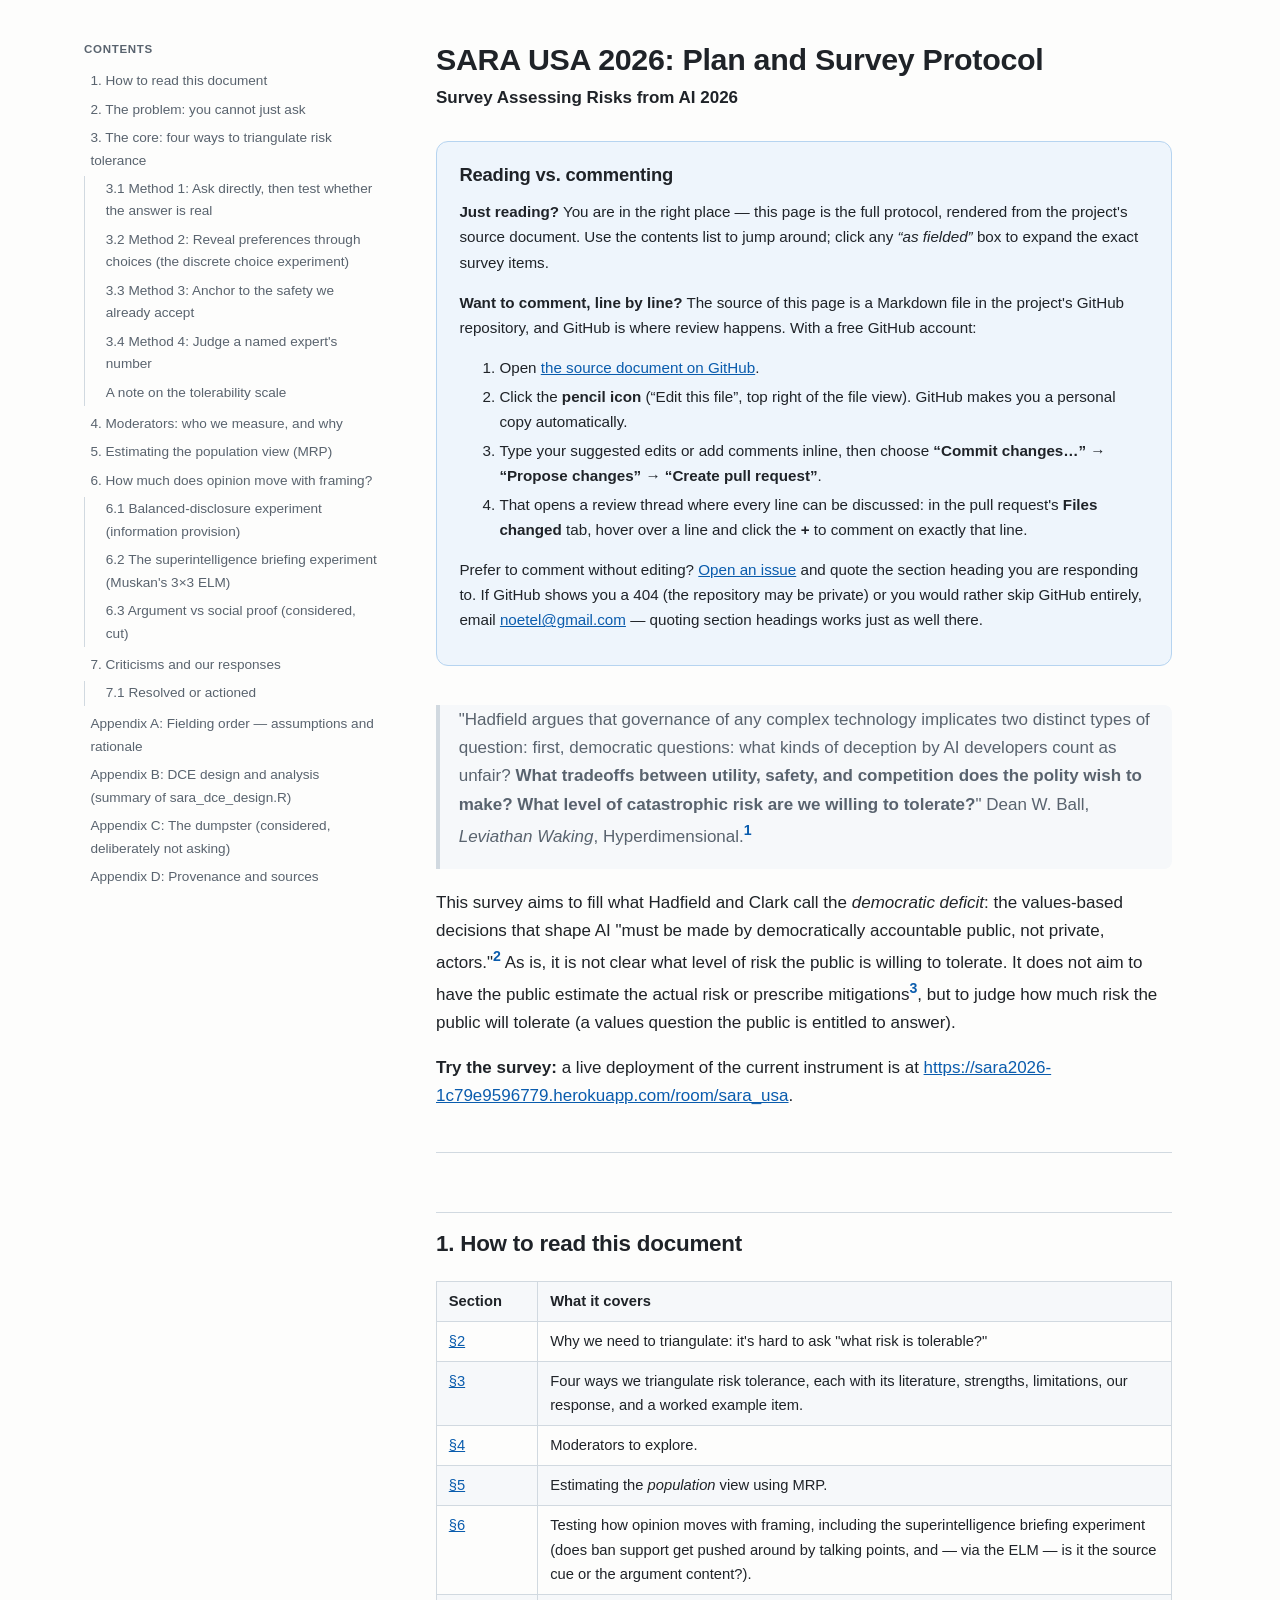
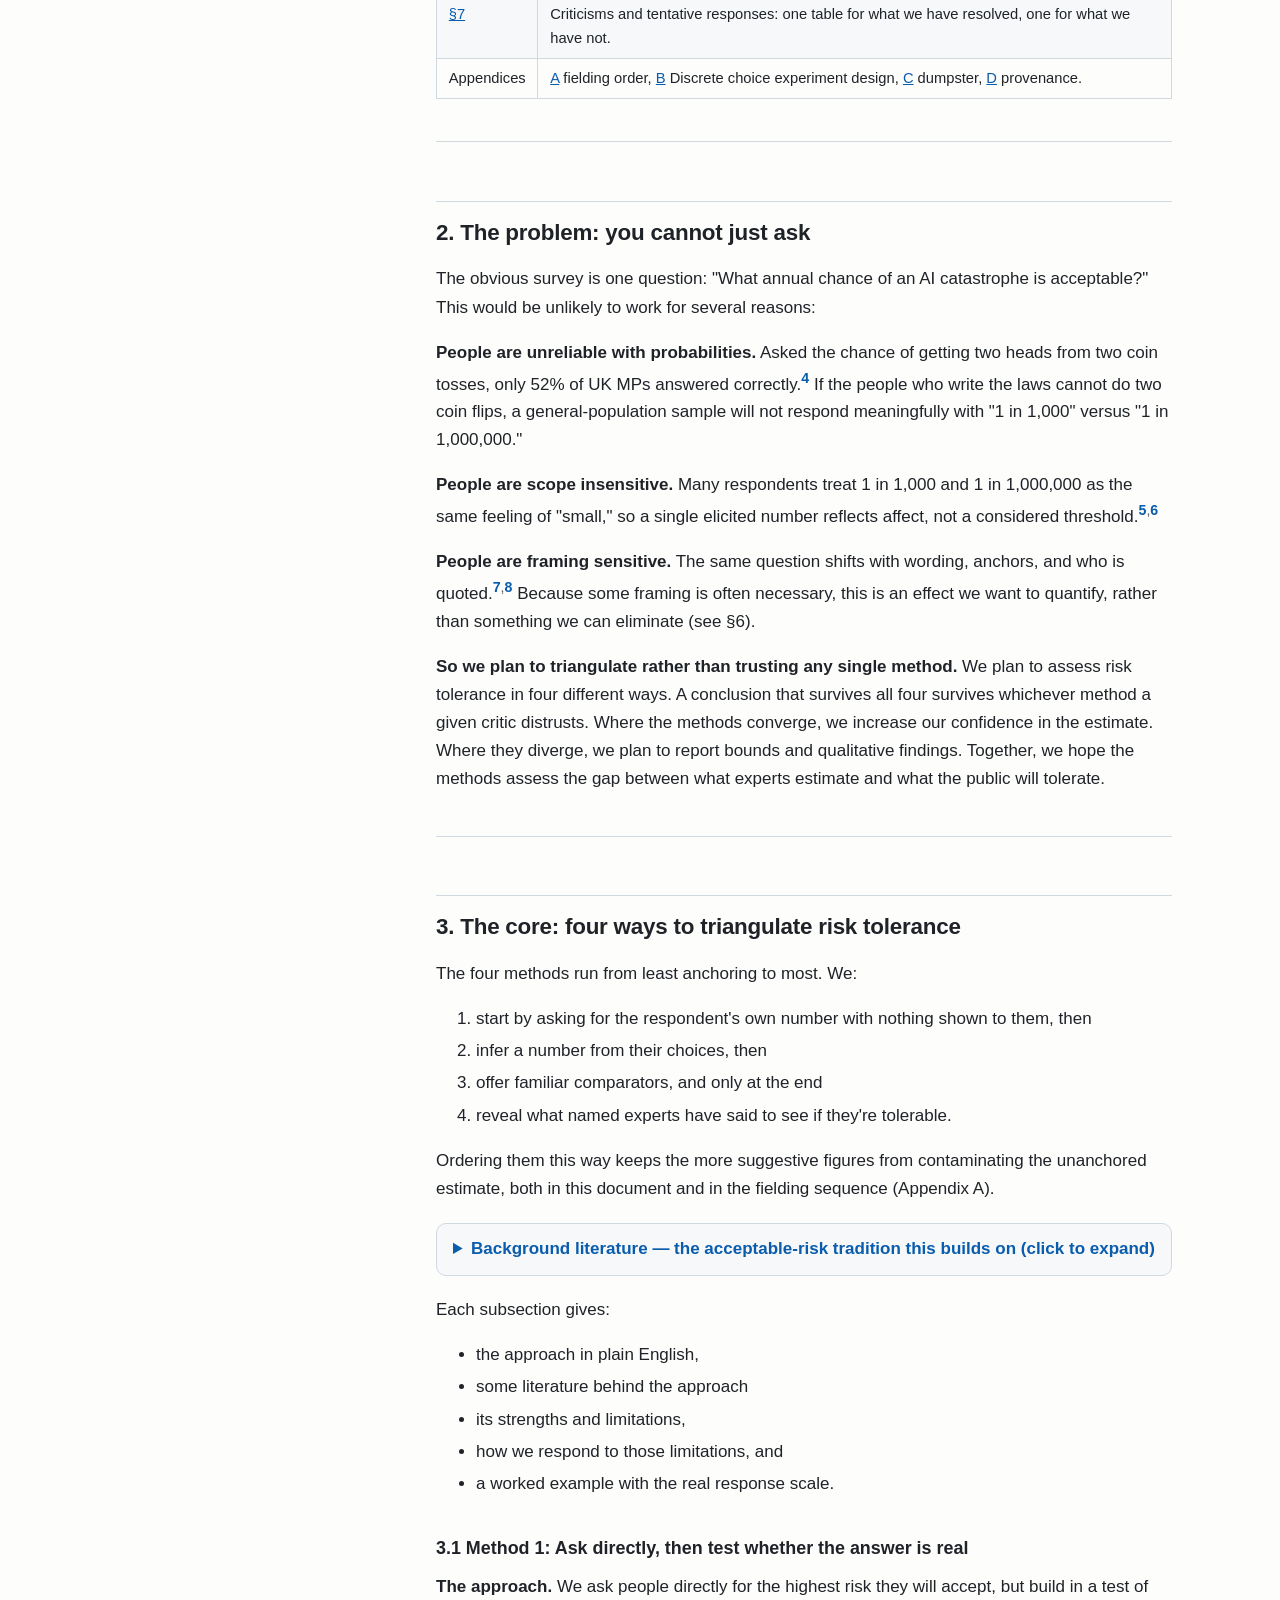
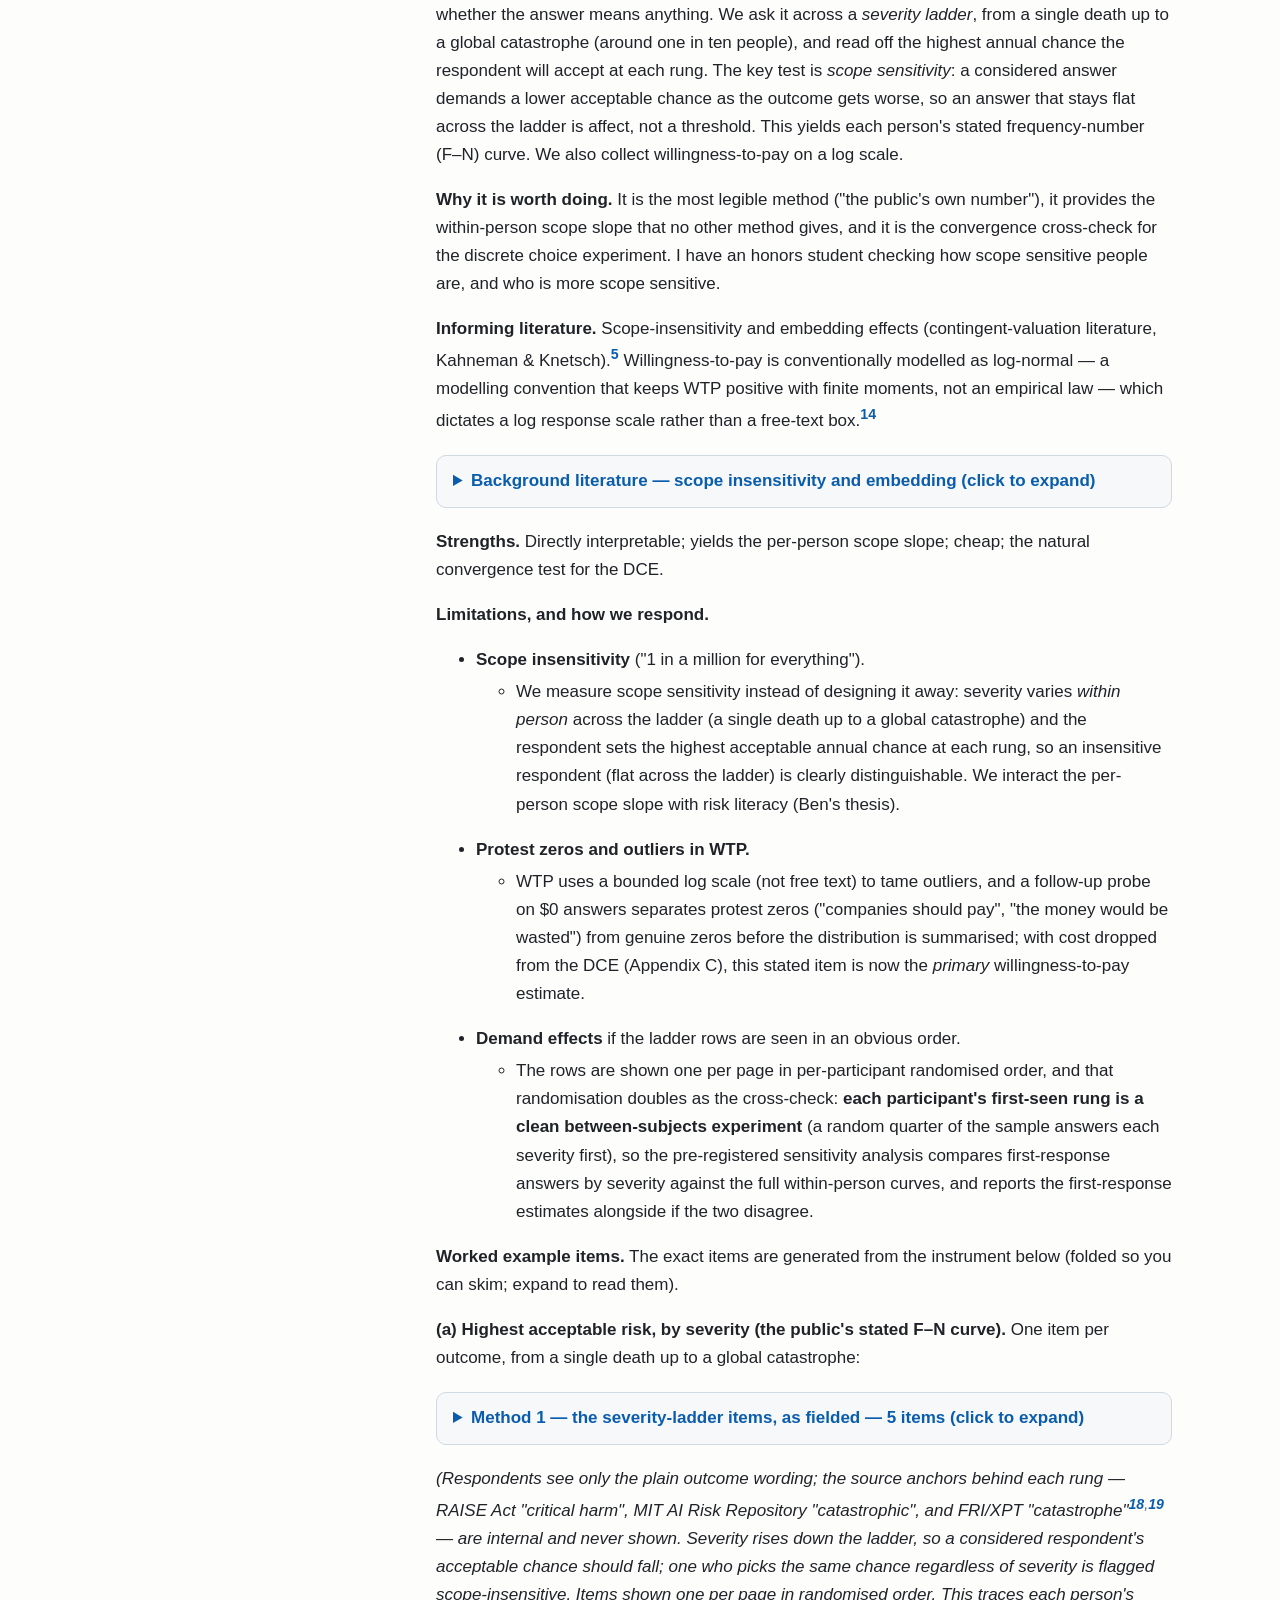
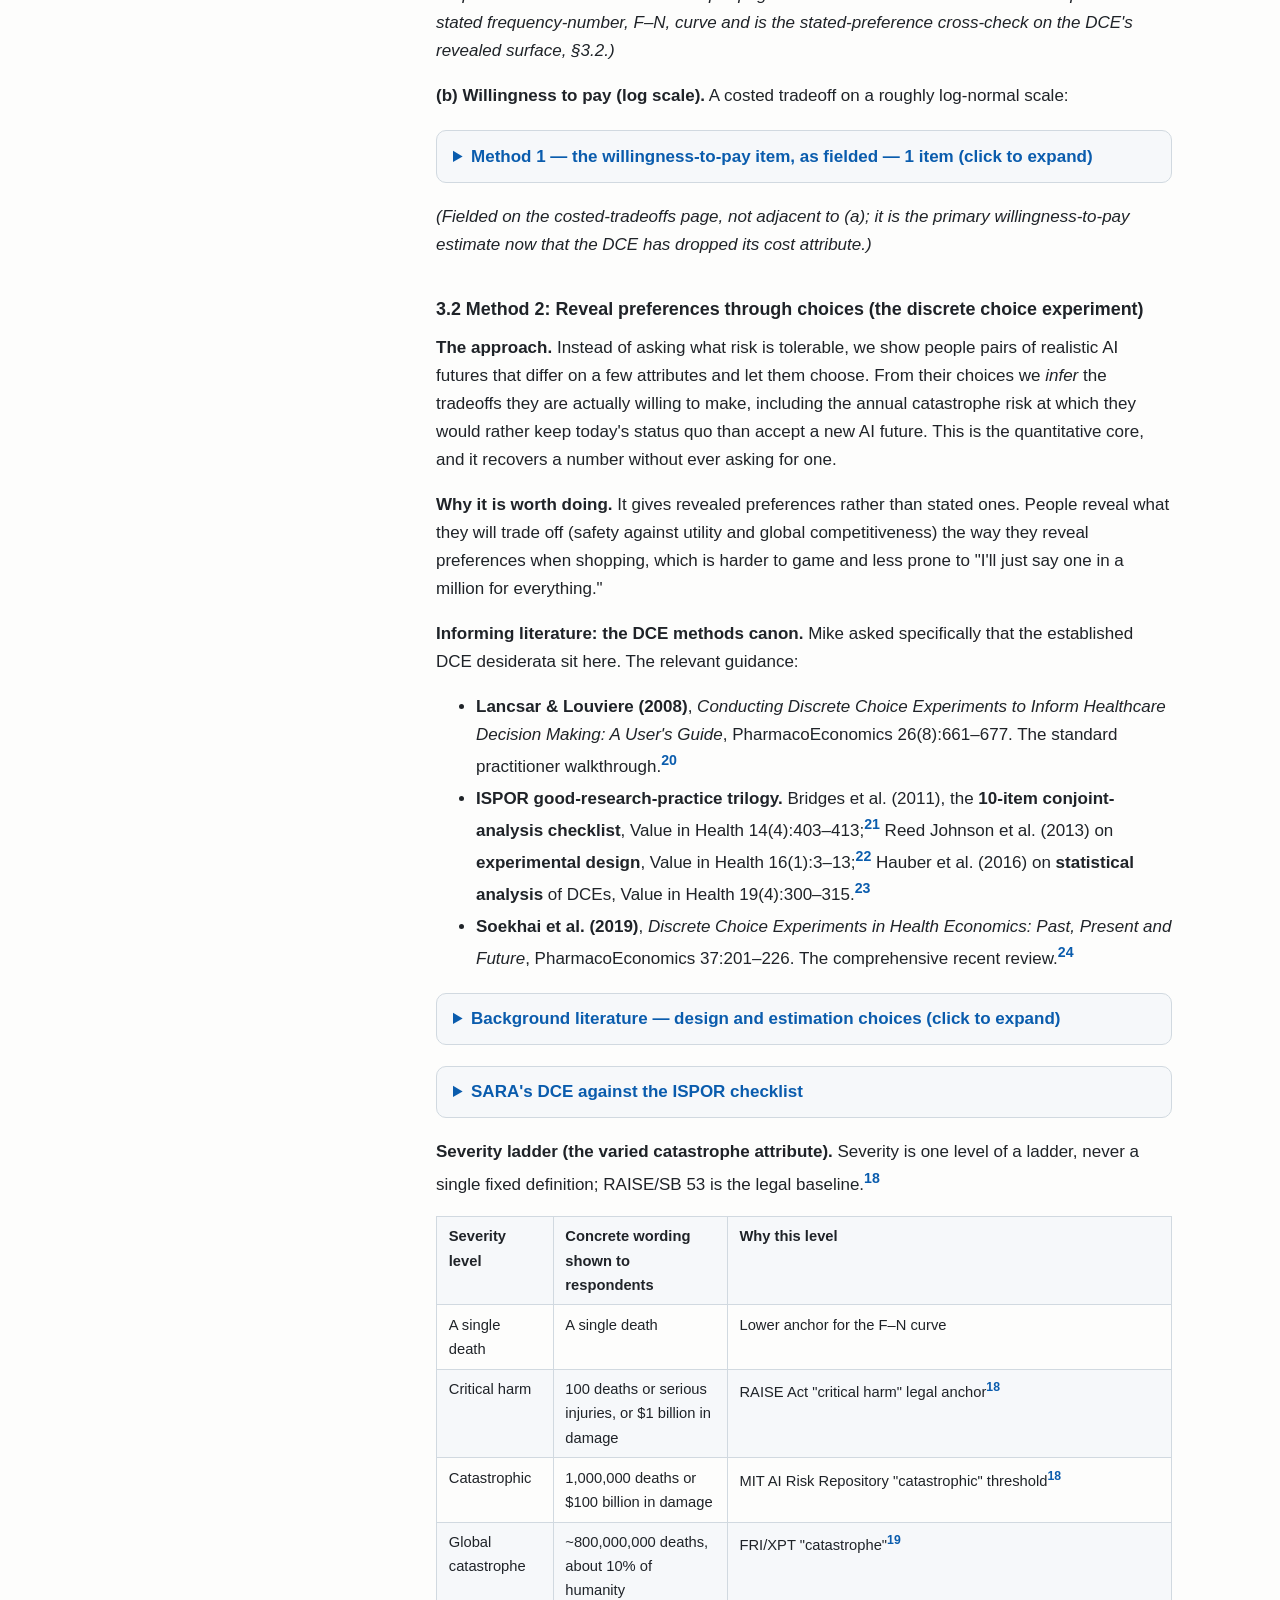
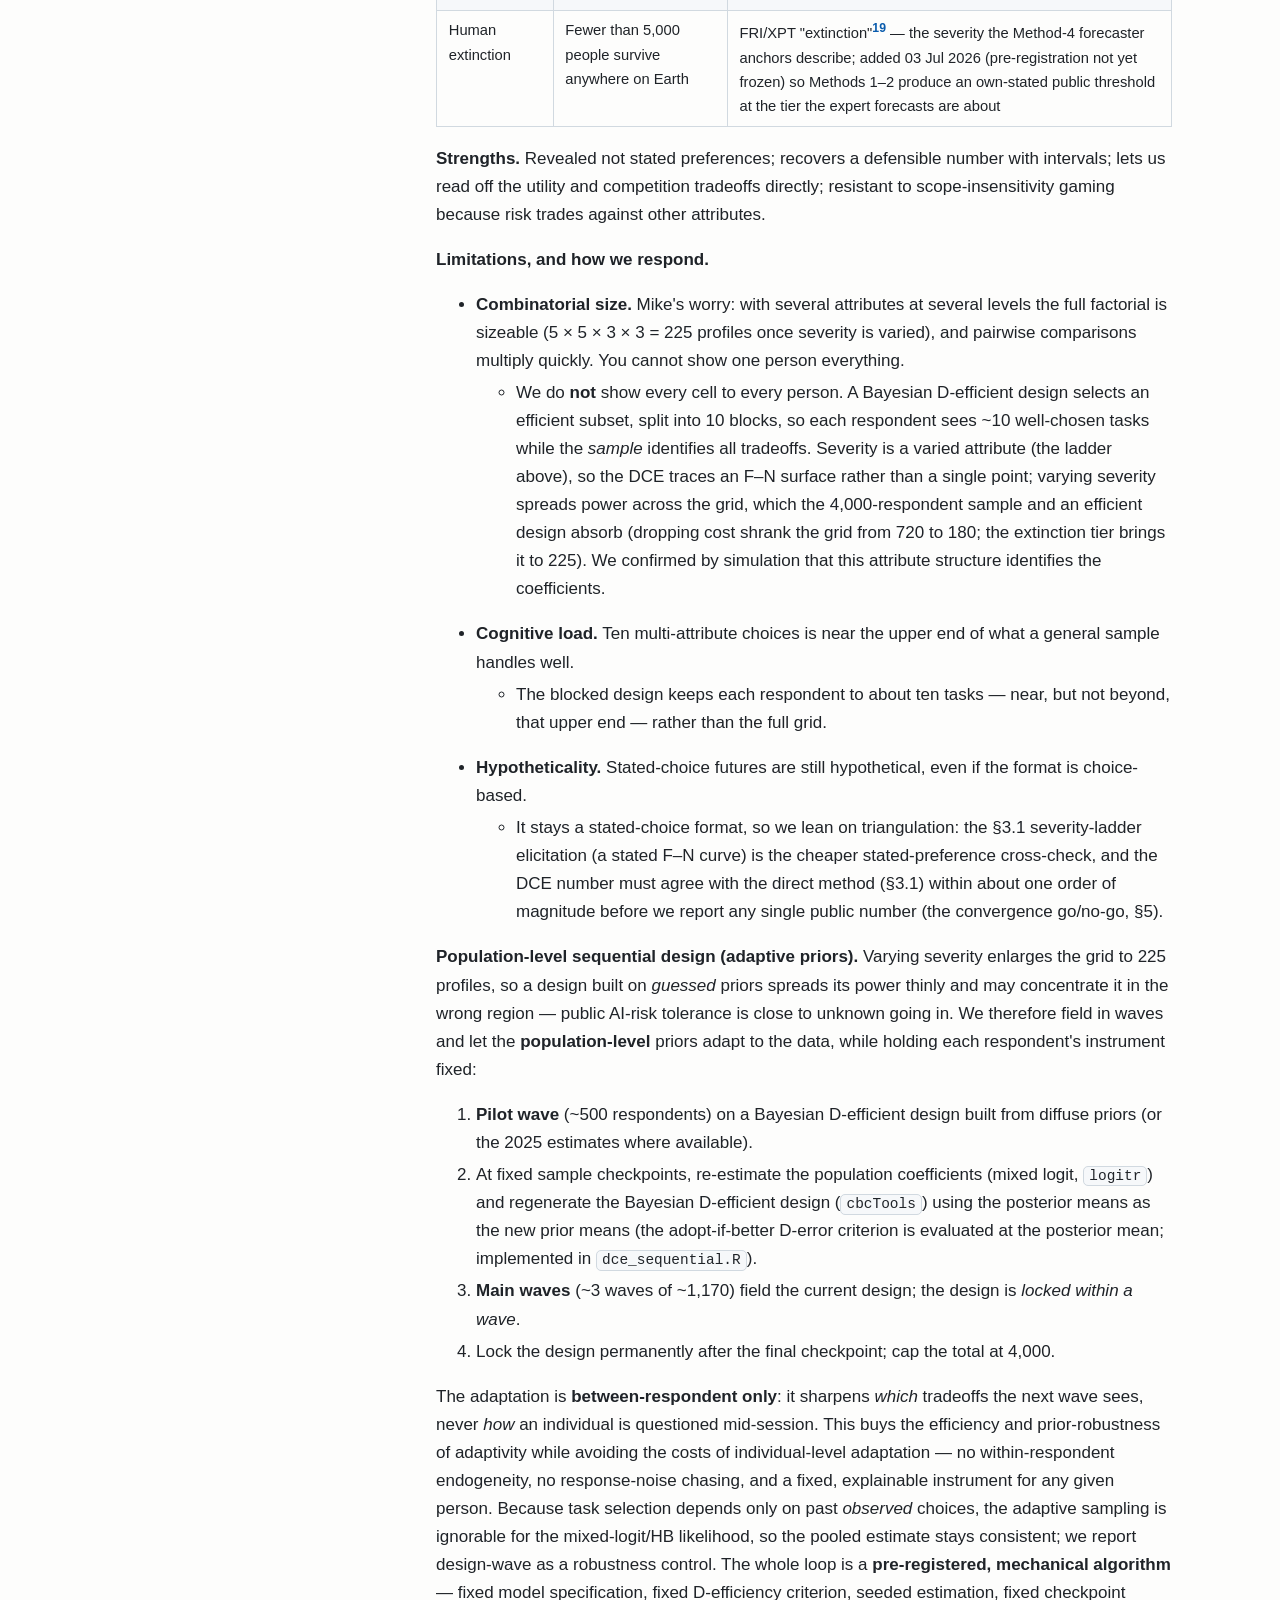
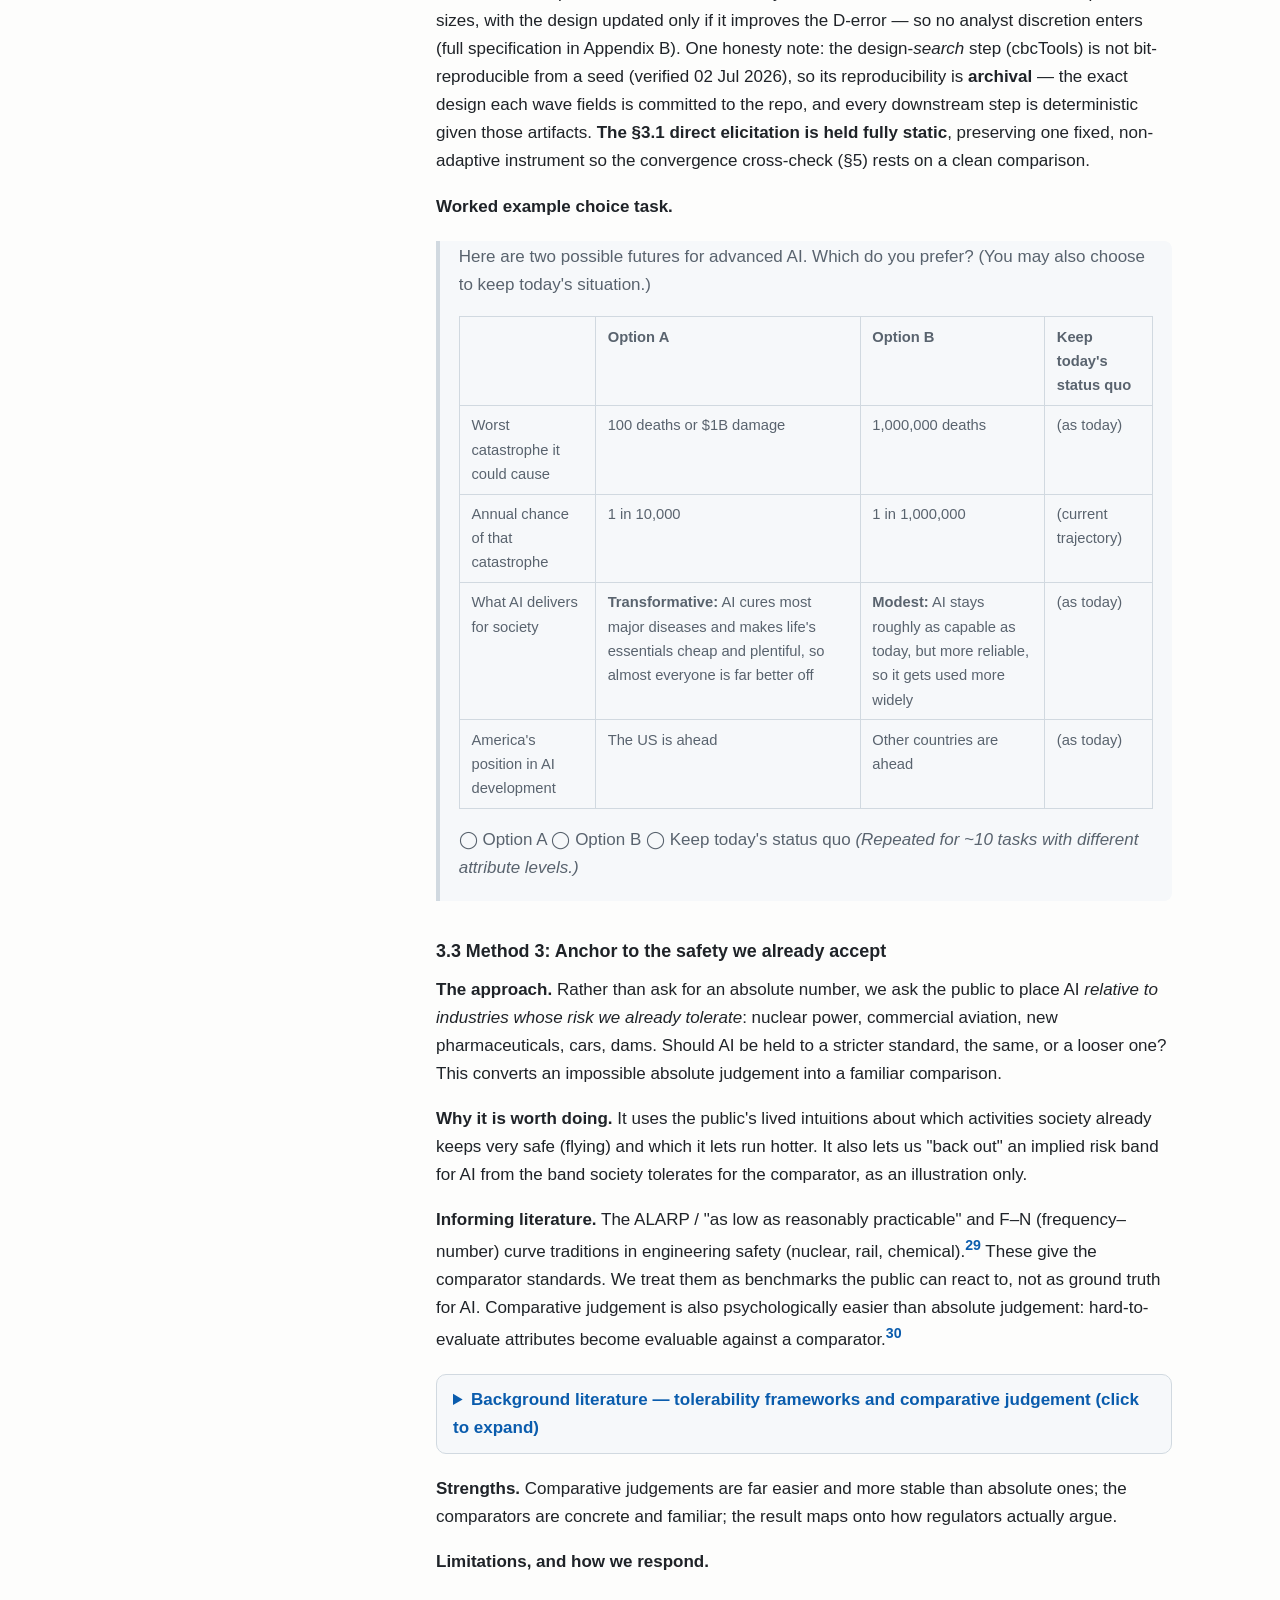
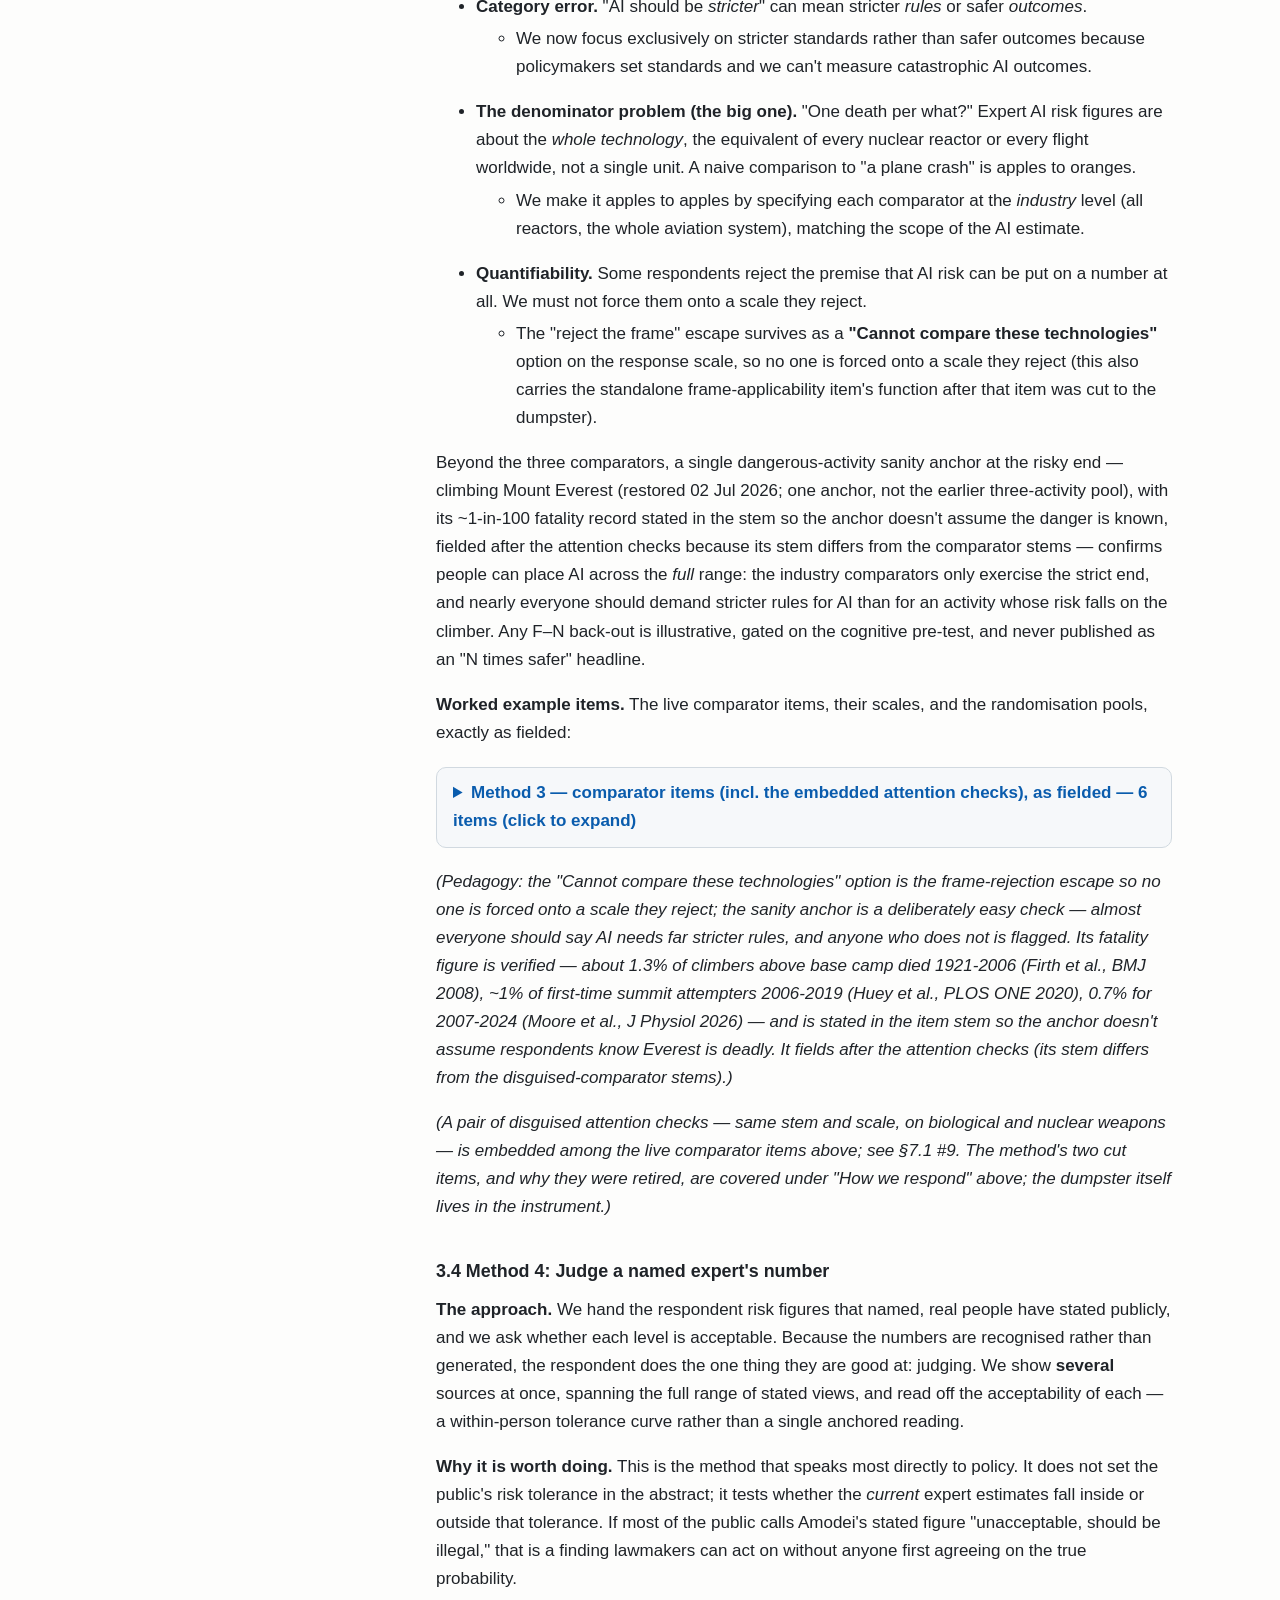
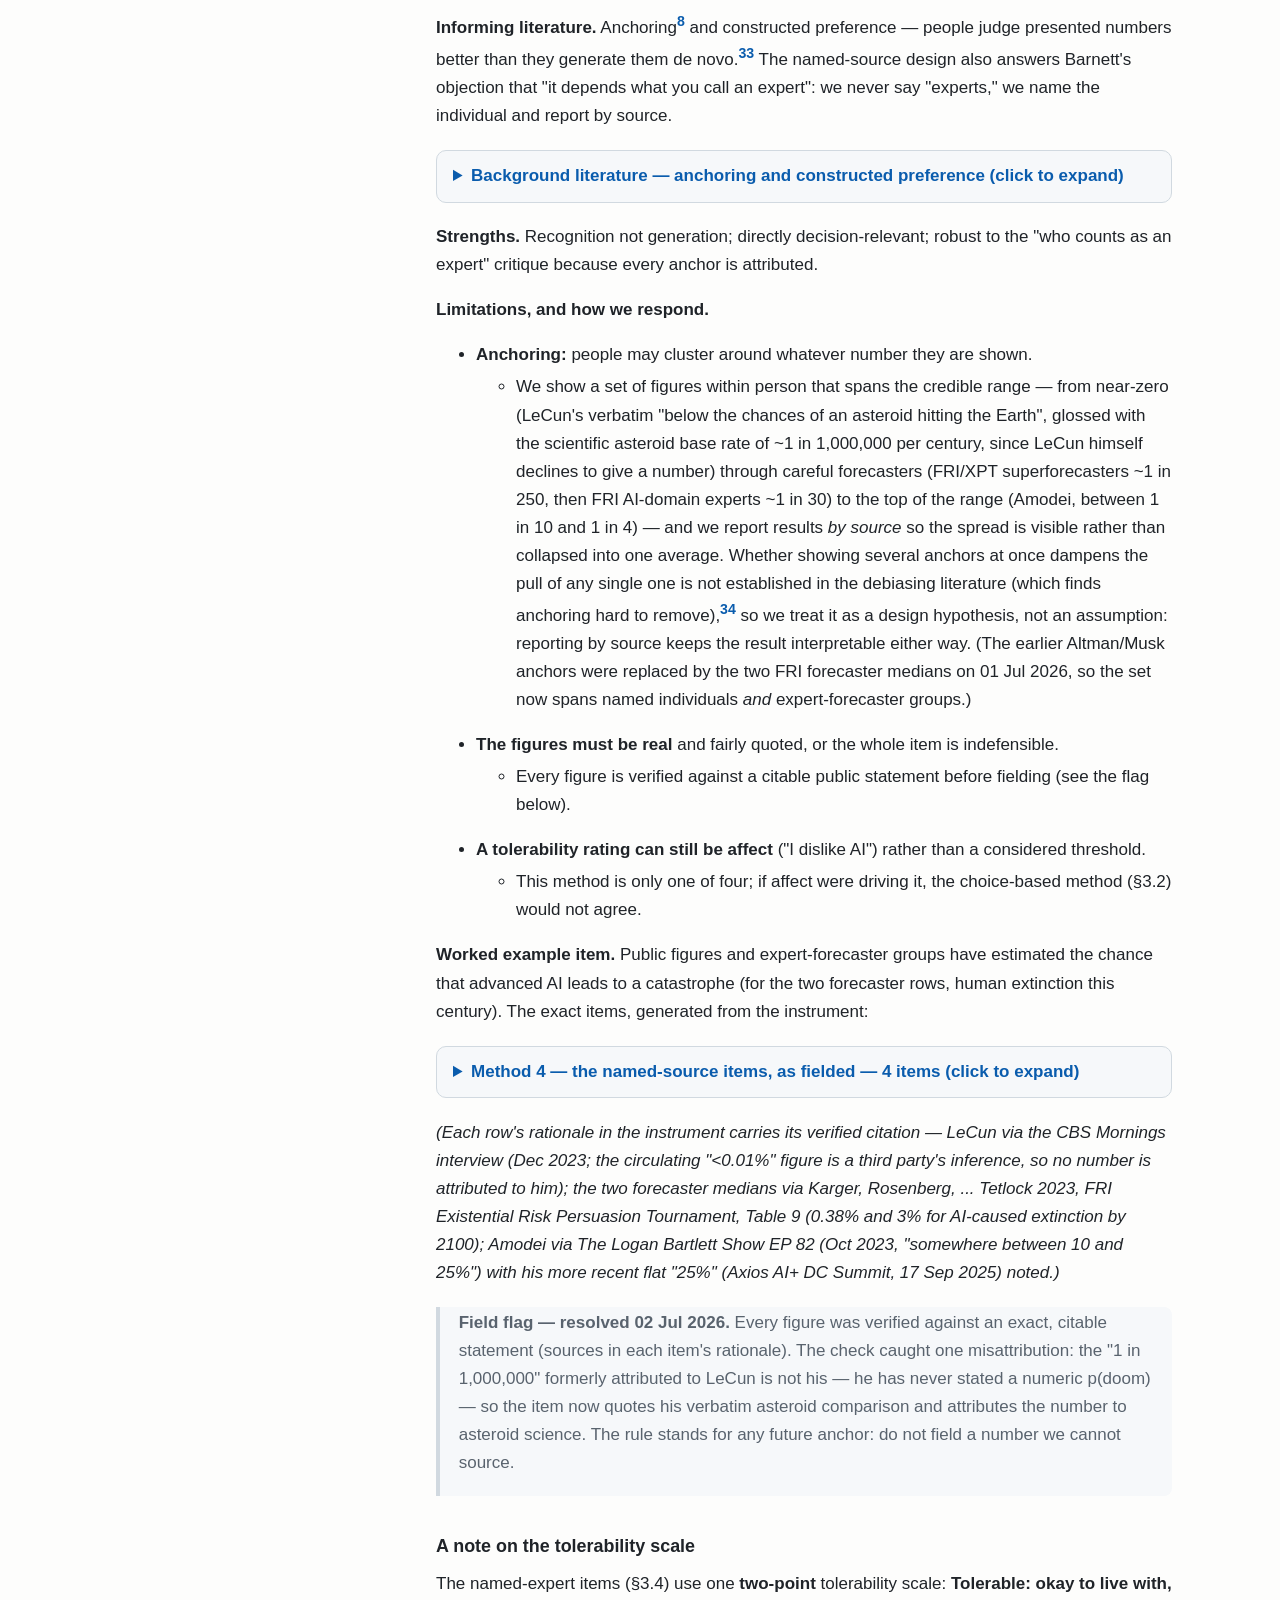
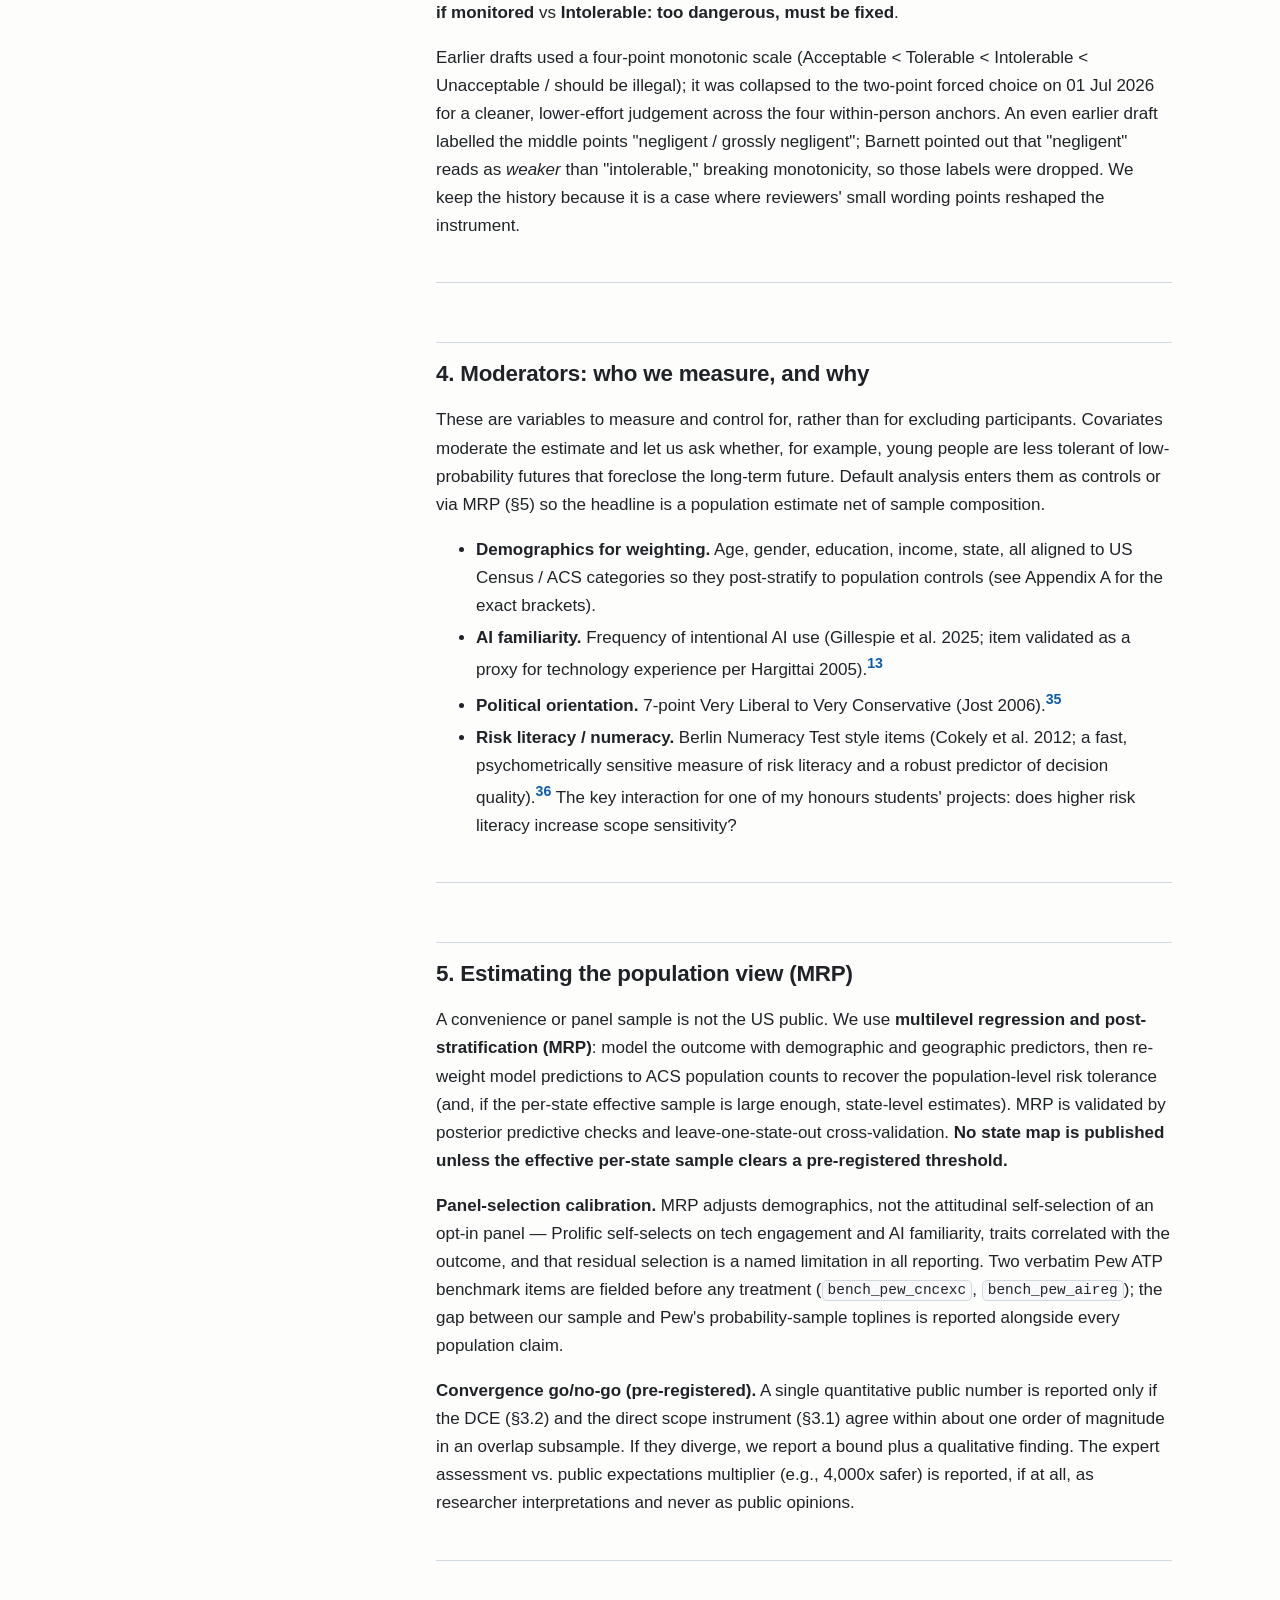
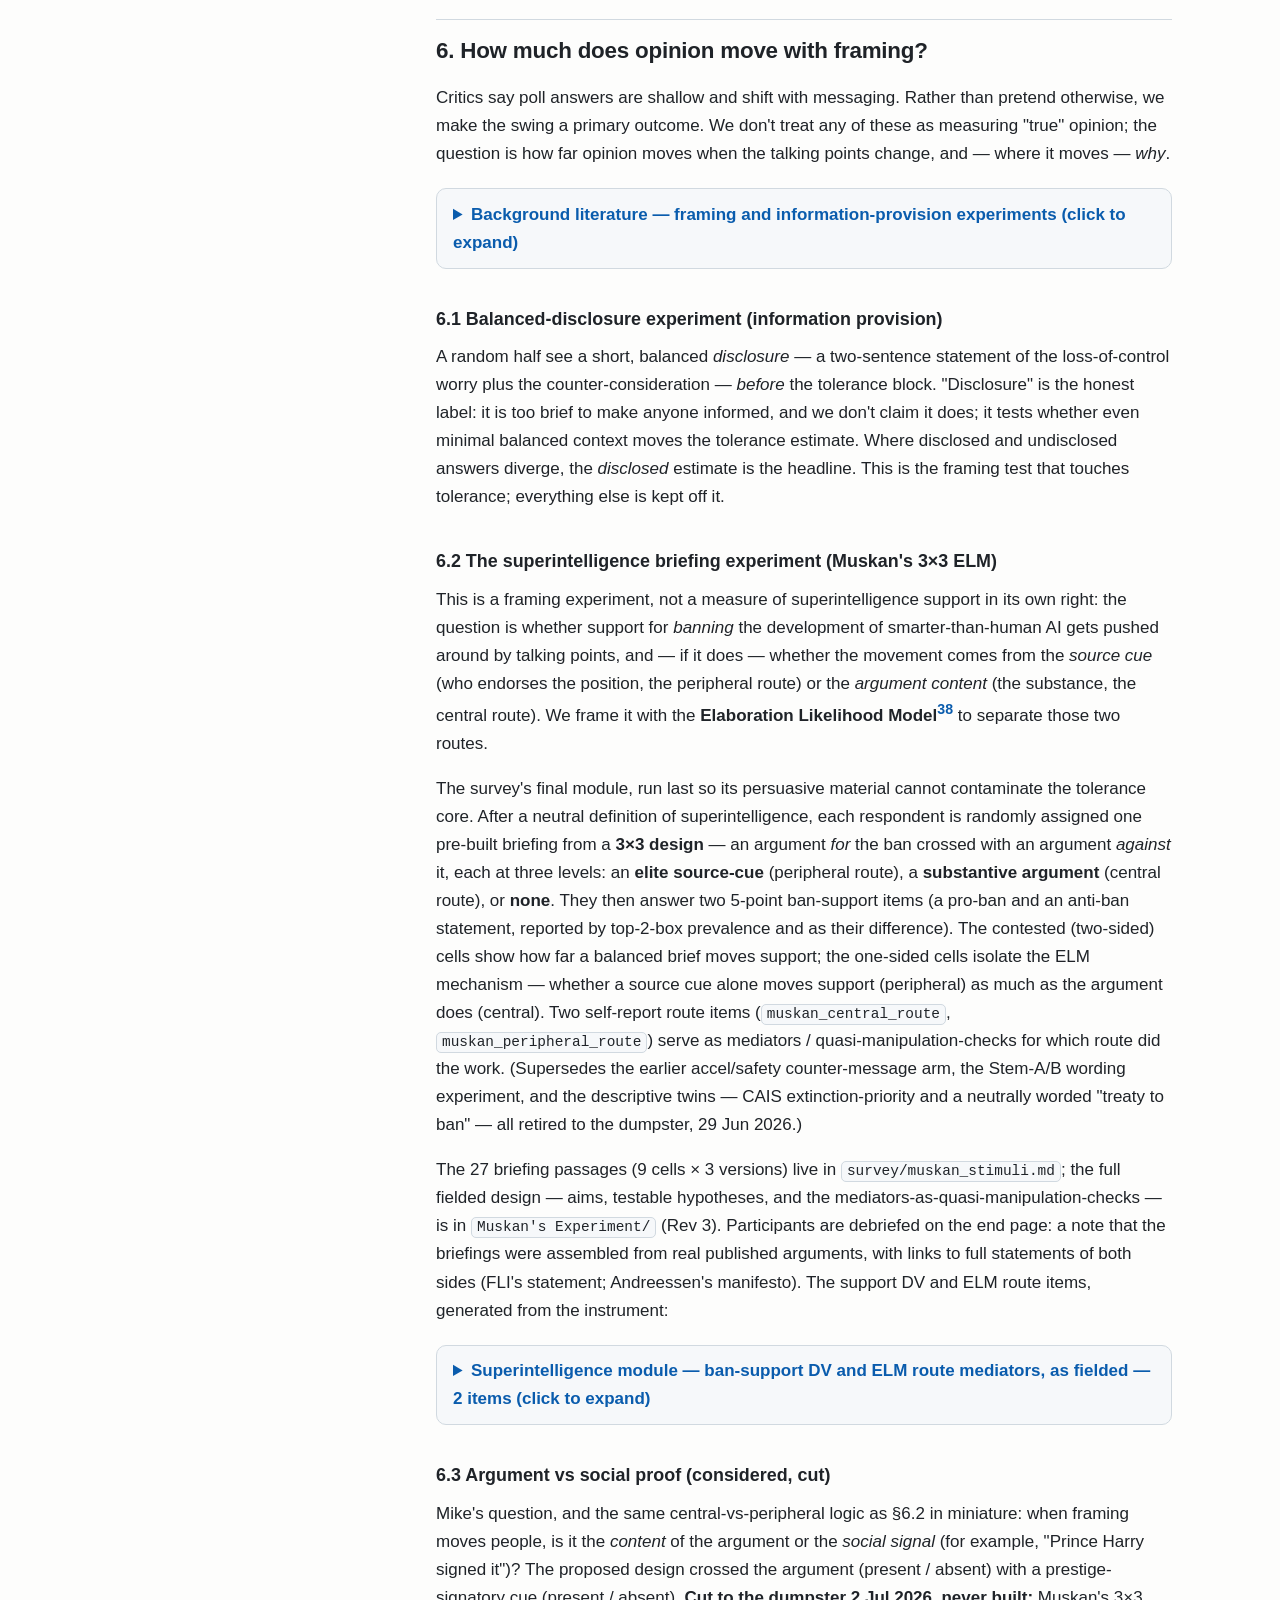
==== commit 167d43d9: "Add the FRI/XPT extinction tier to the severity ladder and the DCE Methods 1-2 topped out at the FRI" ====
--- a/docs/index.html
+++ b/docs/index.html
@@ -238,7 +238,7 @@
 <p>Ordering them this way keeps the more suggestive figures from contaminating the unanchored estimate, both in this document and in the fielding sequence (Appendix A).</p>
 <details>
 <summary>Background literature — the acceptable-risk tradition this builds on (click to expand)</summary>
-<p>Asking what risk society will tolerate is an old question with a serious literature. Starr's founding revealed-preference study concluded the public accepts voluntary risks roughly 1,000 times greater than involuntary ones, with acceptable risk "crudely proportional to the third power of the benefits."<sup id="fnref:starr"><a class="footnote-ref" href="#fn:starr">9</a></sup> The psychometric paradigm that followed showed expressed acceptability is structured by dread and unfamiliarity, not just expected fatalities — involuntary, poorly understood, catastrophic hazards (the AI case) are held to far lower probabilities.<sup id="fnref:fischhoff"><a class="footnote-ref" href="#fn:fischhoff">10</a></sup><sup class="fn-sep">,</sup><sup id="fnref:slovicrisk"><a class="footnote-ref" href="#fn:slovicrisk">11</a></sup> Recent AI surveys quantify attitudes and appetite for regulation — more than 8 in 10 Americans say AI requires careful management, and 70% globally believe regulation is needed — but none elicits a <em>tolerated probability</em> of catastrophe.<sup id="fnref:zhang"><a class="footnote-ref" href="#fn:zhang">12</a></sup><sup class="fn-sep">,</sup><sup id="fnref2:gillespie"><a class="footnote-ref" href="#fn:gillespie">13</a></sup> To our knowledge no peer-reviewed study directly asks the public what probability of AI catastrophe is acceptable, so SARA has analogues, not precedents; that gap is the contribution.</p>
+<p>Asking what risk society will tolerate is an old question with a serious literature. Starr's founding revealed-preference study concluded the public accepts voluntary risks roughly 1,000 times greater than involuntary ones, with acceptable risk "crudely proportional to the third power of the benefits."<sup id="fnref:starr"><a class="footnote-ref" href="#fn:starr">9</a></sup> The psychometric paradigm that followed showed expressed acceptability is structured by dread and unfamiliarity, not just expected fatalities — involuntary, poorly understood, catastrophic hazards (the AI case) are held to far lower probabilities.<sup id="fnref:fischhoff"><a class="footnote-ref" href="#fn:fischhoff">10</a></sup><sup class="fn-sep">,</sup><sup id="fnref:slovicrisk"><a class="footnote-ref" href="#fn:slovicrisk">11</a></sup> Recent AI surveys quantify attitudes and appetite for regulation — more than 8 in 10 Americans say AI requires careful management, and 70% globally believe regulation is needed — but none elicits a <em>tolerated probability</em> of catastrophe.<sup id="fnref:zhang"><a class="footnote-ref" href="#fn:zhang">12</a></sup><sup class="fn-sep">,</sup><sup id="fnref:gillespie"><a class="footnote-ref" href="#fn:gillespie">13</a></sup> To our knowledge no peer-reviewed study directly asks the public what probability of AI catastrophe is acceptable, so SARA has analogues, not precedents; that gap is the contribution.</p>
 </details>
 <p>Each subsection gives:</p>
 <ul>
@@ -254,7 +254,7 @@
 <p><strong>Informing literature.</strong> Scope-insensitivity and embedding effects (contingent-valuation literature, Kahneman &amp; Knetsch).<sup id="fnref2:kk92"><a class="footnote-ref" href="#fn:kk92">5</a></sup> Willingness-to-pay is conventionally modelled as log-normal — a modelling convention that keeps WTP positive with finite moments, not an empirical law — which dictates a log response scale rather than a free-text box.<sup id="fnref:trainweeks"><a class="footnote-ref" href="#fn:trainweeks">14</a></sup></p>
 <details>
 <summary>Background literature — scope insensitivity and embedding (click to expand)</summary>
-<p>The embedding effect is the founding result: stated WTP for the same public good can differ by more than an order of magnitude depending on whether it is valued alone or inside a more inclusive category.<sup id="fnref3:kk92"><a class="footnote-ref" href="#fn:kk92">5</a></sup> The textbook demonstration is Desvousges et al.: mean stated WTP to save 2,000, 20,000 or 200,000 migrating birds was essentially flat.<sup id="fnref:desvousges"><a class="footnote-ref" href="#fn:desvousges">15</a></sup> The mechanism is affective — valuation by feeling is insensitive to quantity while valuation by calculation is scope-sensitive<sup id="fnref:hseerott"><a class="footnote-ref" href="#fn:hseerott">16</a></sup> — and the same "psychic numbing" extends to human lives, where compassion can begin deteriorating at the second victim.<sup id="fnref2:slovic2007"><a class="footnote-ref" href="#fn:slovic2007">6</a></sup> At the top of our ladder the pattern persists: people do not spontaneously judge human extinction as uniquely worse than a catastrophe killing most-but-not-all of humanity, drawing that distinction only when prompted to consider the long-term future.<sup id="fnref:schubert"><a class="footnote-ref" href="#fn:schubert">17</a></sup> This is why Method 1 measures the scope slope as an outcome rather than assuming a considered threshold exists.</p>
+<p>The embedding effect is the founding result: stated WTP for the same public good can differ by more than an order of magnitude depending on whether it is valued alone or inside a more inclusive category.<sup id="fnref3:kk92"><a class="footnote-ref" href="#fn:kk92">5</a></sup> The textbook demonstration is Desvousges et al.: mean stated WTP to save 2,000, 20,000 or 200,000 migrating birds was essentially flat.<sup id="fnref:desvousges"><a class="footnote-ref" href="#fn:desvousges">15</a></sup> The mechanism is affective — valuation by feeling is insensitive to quantity while valuation by calculation is scope-sensitive<sup id="fnref:hseerott"><a class="footnote-ref" href="#fn:hseerott">16</a></sup> — and the same "psychic numbing" extends to human lives, where compassion can begin deteriorating at the second victim.<sup id="fnref2:slovic2007"><a class="footnote-ref" href="#fn:slovic2007">6</a></sup> At the top of our ladder the pattern persists: people do not spontaneously judge human extinction as uniquely worse than a catastrophe killing most-but-not-all of humanity, drawing that distinction only when prompted to consider the long-term future.<sup id="fnref:schubert"><a class="footnote-ref" href="#fn:schubert">17</a></sup> This is why Method 1 measures the scope slope as an outcome rather than assuming a considered threshold exists — and why the ladder's top two rungs (the FRI/XPT catastrophe and extinction tiers) turn Schubert et al.'s finding into a measured within-person contrast rather than an assumption either way.</p>
 </details>
 <p><strong>Strengths.</strong> Directly interpretable; yields the per-person scope slope; cheap; the natural convergence test for the DCE.</p>
 <p><strong>Limitations, and how we respond.</strong></p>
@@ -277,22 +277,26 @@
 <!-- BEGIN:auto:ladder-items (generated by render/sync_protocol.py — edit the instrument, not here) -->
 
 <details>
-<summary>Method 1 — the severity-ladder items, as fielded — 4 items (click to expand)</summary>
+<summary>Method 1 — the severity-ladder items, as fielded — 5 items (click to expand)</summary>
 <ul>
 <li><strong><code>m4c_single</code></strong> — For an AI disaster that causes a single death, the highest annual chance you would find acceptable is:<ul>
-<li><em>Scale:</em> 1 in 10 / 1 in 100 / 1 in 1,000 / 1 in 10,000 / 1 in 100,000 / 1 in 1,000,000 / 1 in 10,000,000 / 1 in 100,000,000 / Never allowed</li>
+<li><em>Scale:</em> 1 in 10 / 1 in 100 / 1 in 1,000 / 1 in 10,000 / 1 in 100,000 / 1 in 1,000,000 / 1 in 10,000,000 / 1 in 100,000,000 / Never allowed / Prefer not to answer</li>
 </ul>
 </li>
 <li><strong><code>m4c_100</code></strong> — For an AI disaster causing 100 deaths or serious injuries, or $1 billion in damage, the highest annual chance you would find acceptable is:<ul>
-<li><em>Scale:</em> 1 in 10 / 1 in 100 / 1 in 1,000 / 1 in 10,000 / 1 in 100,000 / 1 in 1,000,000 / 1 in 10,000,000 / 1 in 100,000,000 / Never allowed</li>
+<li><em>Scale:</em> 1 in 10 / 1 in 100 / 1 in 1,000 / 1 in 10,000 / 1 in 100,000 / 1 in 1,000,000 / 1 in 10,000,000 / 1 in 100,000,000 / Never allowed / Prefer not to answer</li>
 </ul>
 </li>
 <li><strong><code>m4c_1m</code></strong> — For an AI disaster causing 1,000,000 deaths or $100 billion in damage, the highest annual chance you would find acceptable is:<ul>
-<li><em>Scale:</em> 1 in 10 / 1 in 100 / 1 in 1,000 / 1 in 10,000 / 1 in 100,000 / 1 in 1,000,000 / 1 in 10,000,000 / 1 in 100,000,000 / Never allowed</li>
+<li><em>Scale:</em> 1 in 10 / 1 in 100 / 1 in 1,000 / 1 in 10,000 / 1 in 100,000 / 1 in 1,000,000 / 1 in 10,000,000 / 1 in 100,000,000 / Never allowed / Prefer not to answer</li>
 </ul>
 </li>
 <li><strong><code>m4c_800m</code></strong> — For an AI disaster causing around 800,000,000 deaths (about 10% of humanity), the highest annual chance you would find acceptable is:<ul>
-<li><em>Scale:</em> 1 in 10 / 1 in 100 / 1 in 1,000 / 1 in 10,000 / 1 in 100,000 / 1 in 1,000,000 / 1 in 10,000,000 / 1 in 100,000,000 / Never allowed</li>
+<li><em>Scale:</em> 1 in 10 / 1 in 100 / 1 in 1,000 / 1 in 10,000 / 1 in 100,000 / 1 in 1,000,000 / 1 in 10,000,000 / 1 in 100,000,000 / Never allowed / Prefer not to answer</li>
+</ul>
+</li>
+<li><strong><code>m4c_extinction</code></strong> — For an AI disaster causing human extinction (fewer than 5,000 people survive anywhere on Earth), the highest annual chance you would find acceptable is:<ul>
+<li><em>Scale:</em> 1 in 10 / 1 in 100 / 1 in 1,000 / 1 in 10,000 / 1 in 100,000 / 1 in 1,000,000 / 1 in 10,000,000 / 1 in 100,000,000 / Never allowed / Prefer not to answer</li>
 </ul>
 </li>
 </ul>
@@ -307,7 +311,7 @@
 <summary>Method 1 — the willingness-to-pay item, as fielded — 1 item (click to expand)</summary>
 <ul>
 <li><strong><code>m5_wtp</code></strong> — What is the most you would pay each year, through taxes or higher prices, to cut the chance of an AI catastrophe from 1 in 20 to 1 in 100 over the next 30 years?<ul>
-<li><em>Scale:</em> $0 / $1-10 / $10-100 / $100-1,000 / $1,000-10,000 / More than $10,000 / Don't know</li>
+<li><em>Scale:</em> $0 / $1-10 / $10-100 / $100-1,000 / $1,000-10,000 / More than $10,000 / Don't know / Prefer not to answer</li>
 </ul>
 </li>
 </ul>
@@ -344,7 +348,7 @@
 </tr>
 <tr>
 <td>2. Attributes and levels justified</td>
-<td>4 attributes: <strong>severity</strong> (the catastrophe ladder below, a single death → ~800,000,000 deaths),<sup id="fnref6:catdef"><a class="footnote-ref" href="#fn:catdef">18</a></sup> <strong>probability</strong> (annual chance of that catastrophe, 1 in 100 → 1 in 1,000,000), <strong>utility</strong> (modest / major / transformative), <strong>competition</strong> (Other countries are ahead / The US keeps pace / The US is ahead). Cost was dropped to the dumpster (01 Jul 2026): money is an implementation question, not the democratic tradeoff the DCE measures (Hadfield), and acceptable risk is identified by the status-quo opt-out, not a price. Severity is varied, not fixed, so the design traces the full frequency-severity (F–N) surface rather than a single hard-coded 100,000-death point.</td>
+<td>4 attributes: <strong>severity</strong> (the catastrophe ladder below, a single death → human extinction),<sup id="fnref6:catdef"><a class="footnote-ref" href="#fn:catdef">18</a></sup> <strong>probability</strong> (annual chance of that catastrophe, 1 in 100 → 1 in 1,000,000), <strong>utility</strong> (modest / major / transformative), <strong>competition</strong> (Other countries are ahead / The US keeps pace / The US is ahead). Cost was dropped to the dumpster (01 Jul 2026): money is an implementation question, not the democratic tradeoff the DCE measures (Hadfield), and acceptable risk is identified by the status-quo opt-out, not a price. Severity is varied, not fixed, so the design traces the full frequency-severity (F–N) surface rather than a single hard-coded 100,000-death point.</td>
 </tr>
 <tr>
 <td>3. Construction of choice tasks</td>
@@ -391,25 +395,30 @@
 <tr>
 <td>Critical harm</td>
 <td>100 deaths or serious injuries, or $1 billion in damage</td>
-<td>RAISE Act "critical harm" legal anchor<sup id="fnref5:catdef"><a class="footnote-ref" href="#fn:catdef">18</a></sup></td>
+<td>RAISE Act "critical harm" legal anchor<sup id="fnref4:catdef"><a class="footnote-ref" href="#fn:catdef">18</a></sup></td>
 </tr>
 <tr>
 <td>Catastrophic</td>
 <td>1,000,000 deaths or $100 billion in damage</td>
-<td>MIT AI Risk Repository "catastrophic" threshold<sup id="fnref4:catdef"><a class="footnote-ref" href="#fn:catdef">18</a></sup></td>
+<td>MIT AI Risk Repository "catastrophic" threshold<sup id="fnref5:catdef"><a class="footnote-ref" href="#fn:catdef">18</a></sup></td>
 </tr>
 <tr>
 <td>Global catastrophe</td>
 <td>~800,000,000 deaths, about 10% of humanity</td>
 <td>FRI/XPT "catastrophe"<sup id="fnref2:fri"><a class="footnote-ref" href="#fn:fri">19</a></sup></td>
+</tr>
+<tr>
+<td>Human extinction</td>
+<td>Fewer than 5,000 people survive anywhere on Earth</td>
+<td>FRI/XPT "extinction"<sup id="fnref3:fri"><a class="footnote-ref" href="#fn:fri">19</a></sup> — the severity the Method-4 forecaster anchors describe; added 03 Jul 2026 (pre-registration not yet frozen) so Methods 1–2 produce an own-stated public threshold at the tier the expert forecasts are about</td>
 </tr>
 </tbody>
 </table>
 <p><strong>Strengths.</strong> Revealed not stated preferences; recovers a defensible number with intervals; lets us read off the utility and competition tradeoffs directly; resistant to scope-insensitivity gaming because risk trades against other attributes.</p>
 <p><strong>Limitations, and how we respond.</strong></p>
 <ul>
-<li><strong>Combinatorial size.</strong> Mike's worry: with several attributes at several levels the full factorial is sizeable (4 × 5 × 3 × 3 = 180 profiles once severity is varied), and pairwise comparisons multiply quickly. You cannot show one person everything.<ul>
-<li>We do <strong>not</strong> show every cell to every person. A Bayesian D-efficient design selects an efficient subset, split into 10 blocks, so each respondent sees ~10 well-chosen tasks while the <em>sample</em> identifies all tradeoffs. Severity is a varied attribute (the ladder above), so the DCE traces an F–N surface rather than a single point; varying severity spreads power across the grid, which the 4,000-respondent sample and an efficient design absorb (dropping cost shrank the grid from 720 to 180 and eased this). We confirmed by simulation that this attribute structure identifies the coefficients.</li>
+<li><strong>Combinatorial size.</strong> Mike's worry: with several attributes at several levels the full factorial is sizeable (5 × 5 × 3 × 3 = 225 profiles once severity is varied), and pairwise comparisons multiply quickly. You cannot show one person everything.<ul>
+<li>We do <strong>not</strong> show every cell to every person. A Bayesian D-efficient design selects an efficient subset, split into 10 blocks, so each respondent sees ~10 well-chosen tasks while the <em>sample</em> identifies all tradeoffs. Severity is a varied attribute (the ladder above), so the DCE traces an F–N surface rather than a single point; varying severity spreads power across the grid, which the 4,000-respondent sample and an efficient design absorb (dropping cost shrank the grid from 720 to 180; the extinction tier brings it to 225). We confirmed by simulation that this attribute structure identifies the coefficients.</li>
 </ul>
 </li>
 <li><strong>Cognitive load.</strong> Ten multi-attribute choices is near the upper end of what a general sample handles well.<ul>
@@ -421,7 +430,7 @@
 </ul>
 </li>
 </ul>
-<p><strong>Population-level sequential design (adaptive priors).</strong> Varying severity enlarges the grid to 180 profiles, so a design built on <em>guessed</em> priors spreads its power thinly and may concentrate it in the wrong region — public AI-risk tolerance is close to unknown going in. We therefore field in waves and let the <strong>population-level</strong> priors adapt to the data, while holding each respondent's instrument fixed:</p>
+<p><strong>Population-level sequential design (adaptive priors).</strong> Varying severity enlarges the grid to 225 profiles, so a design built on <em>guessed</em> priors spreads its power thinly and may concentrate it in the wrong region — public AI-risk tolerance is close to unknown going in. We therefore field in waves and let the <strong>population-level</strong> priors adapt to the data, while holding each respondent's instrument fixed:</p>
 <ol>
 <li><strong>Pilot wave</strong> (~500 respondents) on a Bayesian D-efficient design built from diffuse priors (or the 2025 estimates where available).</li>
 <li>At fixed sample checkpoints, re-estimate the population coefficients (mixed logit, <code>logitr</code>) and regenerate the Bayesian D-efficient design (<code>cbcTools</code>) using the posterior means as the new prior means (the adopt-if-better D-error criterion is evaluated at the posterior mean; implemented in <code>dce_sequential.R</code>).</li>
@@ -503,27 +512,27 @@
 <summary>Method 3 — comparator items (incl. the embedded attention checks), as fielded — 6 items (click to expand)</summary>
 <ul>
 <li><strong><code>m3_std_nuclear</code></strong> — Compared with the safety regulations on nuclear power, regulation of advanced AI should be:<ul>
-<li><em>Scale:</em> Much stricter / Stricter / About the same / Less strict / Much less strict / Cannot compare these technologies</li>
+<li><em>Scale:</em> Much stricter / Stricter / About the same / Less strict / Much less strict / Cannot compare these technologies / Prefer not to answer</li>
 </ul>
 </li>
 <li><strong><code>m3_std_aviation</code></strong> — Compared with the safety regulations on commercial aviation, regulation of advanced AI should be:<ul>
-<li><em>Scale:</em> Much stricter / Stricter / About the same / Less strict / Much less strict / Cannot compare these technologies</li>
+<li><em>Scale:</em> Much stricter / Stricter / About the same / Less strict / Much less strict / Cannot compare these technologies / Prefer not to answer</li>
 </ul>
 </li>
 <li><strong><code>m3_std_dams</code></strong> — Compared with the safety regulations on large dams, regulation of advanced AI should be:<ul>
-<li><em>Scale:</em> Much stricter / Stricter / About the same / Less strict / Much less strict / Cannot compare these technologies</li>
+<li><em>Scale:</em> Much stricter / Stricter / About the same / Less strict / Much less strict / Cannot compare these technologies / Prefer not to answer</li>
 </ul>
 </li>
 <li><strong><code>m3_att_bioweapons</code></strong> — Compared with the safety regulations on biological weapons, this is an attention check, so you must select much less strict:<ul>
-<li><em>Scale:</em> Much stricter / Stricter / About the same / Less strict / Much less strict / Cannot compare these technologies</li>
+<li><em>Scale:</em> Much stricter / Stricter / About the same / Less strict / Much less strict / Cannot compare these technologies / Prefer not to answer</li>
 </ul>
 </li>
 <li><strong><code>m3_att_nuclear</code></strong> — Compared with the safety regulations on nuclear weapons, this is an attention check, so you must select much less strict:<ul>
-<li><em>Scale:</em> Much stricter / Stricter / About the same / Less strict / Much less strict / Cannot compare these technologies</li>
+<li><em>Scale:</em> Much stricter / Stricter / About the same / Less strict / Much less strict / Cannot compare these technologies / Prefer not to answer</li>
 </ul>
 </li>
 <li><strong><code>m3_sanity_everest</code></strong> — Climbing Mount Everest is very dangerous: about 1 in every 100 people who have tried to climb it have died. Compared with the safety rules we accept for climbing Everest, regulation of advanced AI should be:<ul>
-<li><em>Scale:</em> Much stricter / Stricter / About the same / Less strict / Much less strict / Cannot compare these technologies</li>
+<li><em>Scale:</em> Much stricter / Stricter / About the same / Less strict / Much less strict / Cannot compare these technologies / Prefer not to answer</li>
 </ul>
 </li>
 </ul>
@@ -538,13 +547,13 @@
 <p><strong>Informing literature.</strong> Anchoring<sup id="fnref2:tk74"><a class="footnote-ref" href="#fn:tk74">8</a></sup> and constructed preference — people judge presented numbers better than they generate them de novo.<sup id="fnref:constructed"><a class="footnote-ref" href="#fn:constructed">33</a></sup> The named-source design also answers Barnett's objection that "it depends what you call an expert": we never say "experts," we name the individual and report by source.</p>
 <details>
 <summary>Background literature — anchoring and constructed preference (click to expand)</summary>
-<p>Numerical judgements are pulled toward presented values even when the anchor is transparently irrelevant,<sup id="fnref3:tk74"><a class="footnote-ref" href="#fn:tk74">8</a></sup> and a half-century of replication finds the effect robust across domains and stubbornly hard to debias.<sup id="fnref2:furnham"><a class="footnote-ref" href="#fn:furnham">34</a></sup> The constructed-preference literature holds that preferences over unfamiliar quantities are built at the moment of elicitation rather than retrieved, which favours structured judgement of presented figures over free numerical generation.<sup id="fnref2:constructed"><a class="footnote-ref" href="#fn:constructed">33</a></sup> We found no established result that presenting several anchors at once dampens the pull of any single one, so we treat that as a design hypothesis this method tests — the within-person spread across the four sources is itself informative — rather than a bias-removal claim.<sup id="fnref3:furnham"><a class="footnote-ref" href="#fn:furnham">34</a></sup></p>
+<p>Numerical judgements are pulled toward presented values even when the anchor is transparently irrelevant,<sup id="fnref3:tk74"><a class="footnote-ref" href="#fn:tk74">8</a></sup> and a half-century of replication finds the effect robust across domains and stubbornly hard to debias.<sup id="fnref:furnham"><a class="footnote-ref" href="#fn:furnham">34</a></sup> The constructed-preference literature holds that preferences over unfamiliar quantities are built at the moment of elicitation rather than retrieved, which favours structured judgement of presented figures over free numerical generation.<sup id="fnref2:constructed"><a class="footnote-ref" href="#fn:constructed">33</a></sup> We found no established result that presenting several anchors at once dampens the pull of any single one, so we treat that as a design hypothesis this method tests — the within-person spread across the four sources is itself informative — rather than a bias-removal claim.<sup id="fnref2:furnham"><a class="footnote-ref" href="#fn:furnham">34</a></sup></p>
 </details>
 <p><strong>Strengths.</strong> Recognition not generation; directly decision-relevant; robust to the "who counts as an expert" critique because every anchor is attributed.</p>
 <p><strong>Limitations, and how we respond.</strong></p>
 <ul>
 <li><strong>Anchoring:</strong> people may cluster around whatever number they are shown.<ul>
-<li>We show a set of figures within person that spans the credible range — from near-zero (LeCun's verbatim "below the chances of an asteroid hitting the Earth", glossed with the scientific asteroid base rate of ~1 in 1,000,000 per century, since LeCun himself declines to give a number) through careful forecasters (FRI/XPT superforecasters ~1 in 250, then FRI AI-domain experts ~1 in 30) to the top of the range (Amodei, between 1 in 10 and 1 in 4) — and we report results <em>by source</em> so the spread is visible rather than collapsed into one average. Whether showing several anchors at once dampens the pull of any single one is not established in the debiasing literature (which finds anchoring hard to remove),<sup id="fnref:furnham"><a class="footnote-ref" href="#fn:furnham">34</a></sup> so we treat it as a design hypothesis, not an assumption: reporting by source keeps the result interpretable either way. (The earlier Altman/Musk anchors were replaced by the two FRI forecaster medians on 01 Jul 2026, so the set now spans named individuals <em>and</em> expert-forecaster groups.)</li>
+<li>We show a set of figures within person that spans the credible range — from near-zero (LeCun's verbatim "below the chances of an asteroid hitting the Earth", glossed with the scientific asteroid base rate of ~1 in 1,000,000 per century, since LeCun himself declines to give a number) through careful forecasters (FRI/XPT superforecasters ~1 in 250, then FRI AI-domain experts ~1 in 30) to the top of the range (Amodei, between 1 in 10 and 1 in 4) — and we report results <em>by source</em> so the spread is visible rather than collapsed into one average. Whether showing several anchors at once dampens the pull of any single one is not established in the debiasing literature (which finds anchoring hard to remove),<sup id="fnref3:furnham"><a class="footnote-ref" href="#fn:furnham">34</a></sup> so we treat it as a design hypothesis, not an assumption: reporting by source keeps the result interpretable either way. (The earlier Altman/Musk anchors were replaced by the two FRI forecaster medians on 01 Jul 2026, so the set now spans named individuals <em>and</em> expert-forecaster groups.)</li>
 </ul>
 </li>
 <li><strong>The figures must be real</strong> and fairly quoted, or the whole item is indefensible.<ul>
@@ -563,19 +572,19 @@
 <summary>Method 4 — the named-source items, as fielded — 4 items (click to expand)</summary>
 <ul>
 <li><strong><code>m2_experts_lecun</code></strong> — Yann LeCun (winner of the Turing Award, computer science's Nobel Prize) has said the chance that AI wipes out humanity is "below the chances of an asteroid hitting the Earth." Scientists put the chance of an extinction-level asteroid strike at about 1 in 1,000,000 per century. Accepting a risk at that level would be:<ul>
-<li><em>Scale:</em> Tolerable: okay to live with, if monitored / Intolerable: too dangerous, must be fixed</li>
+<li><em>Scale:</em> Tolerable: okay to live with, if monitored / Intolerable: too dangerous, must be fixed / Prefer not to answer</li>
 </ul>
 </li>
 <li><strong><code>m2_experts_fri_super</code></strong> — Expert forecasters in a large forecasting tournament put the chance that AI causes human extinction this century at about 1 in 250. Accepting a risk at that level would be:<ul>
-<li><em>Scale:</em> Tolerable: okay to live with, if monitored / Intolerable: too dangerous, must be fixed</li>
+<li><em>Scale:</em> Tolerable: okay to live with, if monitored / Intolerable: too dangerous, must be fixed / Prefer not to answer</li>
 </ul>
 </li>
 <li><strong><code>m2_experts_fri_domain</code></strong> — AI-domain experts in a large forecasting tournament put the chance that AI causes human extinction this century at about 1 in 30. Accepting a risk at that level would be:<ul>
-<li><em>Scale:</em> Tolerable: okay to live with, if monitored / Intolerable: too dangerous, must be fixed</li>
+<li><em>Scale:</em> Tolerable: okay to live with, if monitored / Intolerable: too dangerous, must be fixed / Prefer not to answer</li>
 </ul>
 </li>
 <li><strong><code>m2_experts_amodei</code></strong> — Dario Amodei (CEO of Top AI Company, Anthropic) has estimated the chance that AI goes catastrophically wrong at between 1 in 10 and 1 in 4. Accepting a risk at that level would be:<ul>
-<li><em>Scale:</em> Tolerable: okay to live with, if monitored / Intolerable: too dangerous, must be fixed</li>
+<li><em>Scale:</em> Tolerable: okay to live with, if monitored / Intolerable: too dangerous, must be fixed / Prefer not to answer</li>
 </ul>
 </li>
 </ul>
@@ -594,7 +603,7 @@
 <p>These are variables to measure and control for, rather than for excluding participants. Covariates moderate the estimate and let us ask whether, for example, young people are less tolerant of low-probability futures that foreclose the long-term future. Default analysis enters them as controls or via MRP (§5) so the headline is a population estimate net of sample composition.</p>
 <ul>
 <li><strong>Demographics for weighting.</strong> Age, gender, education, income, state, all aligned to US Census / ACS categories so they post-stratify to population controls (see Appendix A for the exact brackets).</li>
-<li><strong>AI familiarity.</strong> Frequency of intentional AI use (Gillespie et al. 2025; item validated as a proxy for technology experience per Hargittai 2005).<sup id="fnref:gillespie"><a class="footnote-ref" href="#fn:gillespie">13</a></sup></li>
+<li><strong>AI familiarity.</strong> Frequency of intentional AI use (Gillespie et al. 2025; item validated as a proxy for technology experience per Hargittai 2005).<sup id="fnref2:gillespie"><a class="footnote-ref" href="#fn:gillespie">13</a></sup></li>
 <li><strong>Political orientation.</strong> 7-point Very Liberal to Very Conservative (Jost 2006).<sup id="fnref:jost"><a class="footnote-ref" href="#fn:jost">35</a></sup></li>
 <li><strong>Risk literacy / numeracy.</strong> Berlin Numeracy Test style items (Cokely et al. 2012; a fast, psychometrically sensitive measure of risk literacy and a robust predictor of decision quality).<sup id="fnref:cokely"><a class="footnote-ref" href="#fn:cokely">36</a></sup> The key interaction for one of my honours students' projects: does higher risk literacy increase scope sensitivity?</li>
 </ul>
@@ -622,11 +631,11 @@
 <summary>Superintelligence module — ban-support DV and ELM route mediators, as fielded — 2 items (click to expand)</summary>
 <ul>
 <li><strong><code>muskan_support</code></strong> — Do you support or oppose a ban on the development of superintelligence, not lifted before there is (1) broad scientific consensus that it will be done safely and controllably, and (2) strong public buy-in?<ul>
-<li><em>Scale:</em> Strongly support / Support / Oppose / Strongly oppose / Don't know</li>
+<li><em>Scale:</em> Strongly support / Support / Oppose / Strongly oppose / Don't know / Prefer not to answer</li>
 </ul>
 </li>
 <li><strong><code>muskan_central_route</code></strong> — I tried to judge the reasons given, not just who was giving them.<ul>
-<li><em>Scale:</em> Strongly disagree / Disagree / Neither agree nor disagree / Agree / Strongly agree</li>
+<li><em>Scale:</em> Strongly disagree / Disagree / Neither agree nor disagree / Agree / Strongly agree / Prefer not to answer</li>
 </ul>
 </li>
 </ul>
@@ -645,7 +654,7 @@
 <p><em>Response.</em> We demoted the direct number (§3.1) from headline to a validation cross-check, and made the two methods that lean on <em>judgement rather than generation</em> primary: named-expert recognition (§3.4, where the respondent judges a real published figure rather than inventing one) and relative-standard anchoring (§3.3, comparison to industries whose risk we already tolerate). The direct number is only reported as a single public figure if it agrees with the revealed-preference DCE within about one order of magnitude (the convergence go/no-go, §5); otherwise we report a bound and a qualitative finding.</p>
 <p><strong>2. Peter Barnett — scope insensitivity (treating 1 in 100,000 ≈ 1 in 10,000,000).</strong></p>
 <p><em>Concern.</em> Many respondents feel both very small probabilities as the same undifferentiated "small," so a single elicited threshold reflects that affect rather than a considered number, and a naive elicitation would report a spuriously precise figure.</p>
-<p><em>Response.</em> We <em>measure</em> scope sensitivity instead of designing it away. Severity varies within person across the ladder (a single death → ~800M deaths) and the respondent sets the highest acceptable annual chance at each rung, with rows about two orders of magnitude apart and order randomised; anyone flat across the ladder is flagged scope-insensitive. The randomised one-per-page order gives the demand-effect cross-check for free: whichever rung a participant sees <em>first</em> is answered unanchored, so first-seen answers form a between-subjects comparison across severities, pre-registered as a sensitivity analysis against the within-person curves (§3.1). The per-person scope slope is interacted with risk literacy (an honours thesis) to ask <em>who</em> is insensitive rather than assuming everyone is.</p>
+<p><em>Response.</em> We <em>measure</em> scope sensitivity instead of designing it away. Severity varies within person across the ladder (a single death → human extinction) and the respondent sets the highest acceptable annual chance at each rung, with rows about two orders of magnitude apart and order randomised; anyone flat across the ladder is flagged scope-insensitive. The randomised one-per-page order gives the demand-effect cross-check for free: whichever rung a participant sees <em>first</em> is answered unanchored, so first-seen answers form a between-subjects comparison across severities, pre-registered as a sensitivity analysis against the within-person curves (§3.1). The per-person scope slope is interacted with risk literacy (an honours thesis) to ask <em>who</em> is insensitive rather than assuming everyone is.</p>
 <p><strong>3. Peter Barnett — a tolerability Likert measures affect, not a threshold.</strong></p>
 <p><em>Concern.</em> A tolerability rating ("acceptable / intolerable") may capture nothing more than "I like or dislike AI," not a considered risk threshold the respondent would defend.</p>
 <p><em>Response.</em> Accepted — which is the whole reason we triangulate rather than trust any one method. The tolerability reading (§3.4) must agree with the revealed-preference DCE (§3.2) before we report a number; within-person consistency, the information-provision contrast (§6), and numeracy moderation all test whether the rating is stable or pure affect. If affect were driving it, the choice-based method would not converge.</p>
@@ -707,7 +716,7 @@
 <hr />
 <h2 id="appendix-b-dce-design-and-analysis-summary-of-sara_dce_designr">Appendix B: DCE design and analysis (summary of <code>sara_dce_design.R</code>)</h2>
 <ul>
-<li><strong>Grid:</strong> severity (4 levels: a single death, critical harm 100 deaths/$1B, catastrophic 1,000,000 deaths/$100B, global catastrophe ~800,000,000 deaths),<sup id="fnref3:catdef"><a class="footnote-ref" href="#fn:catdef">18</a></sup> probability (5 levels, annual chance 1 in 100 → 1 in 1,000,000), utility (3), competition (3). Full factorial 4 × 5 × 3 × 3 = 180 profiles. Cost was dropped to the dumpster (01 Jul 2026) — money is an implementation question, not the democratic tradeoff the DCE measures (Hadfield), and p* is anchored by the status-quo opt-out, not a price. Severity is varied across the four-tier ladder, not fixed; the RAISE Act "critical harm" tier is the legal baseline.</li>
+<li><strong>Grid:</strong> severity (5 levels: a single death, critical harm 100 deaths/$1B, catastrophic 1,000,000 deaths/$100B, global catastrophe ~800,000,000 deaths, human extinction — fewer than 5,000 survive),<sup id="fnref3:catdef"><a class="footnote-ref" href="#fn:catdef">18</a></sup> probability (5 levels, annual chance 1 in 100 → 1 in 1,000,000), utility (3), competition (3). Full factorial 5 × 5 × 3 × 3 = 225 profiles. Cost was dropped to the dumpster (01 Jul 2026) — money is an implementation question, not the democratic tradeoff the DCE measures (Hadfield), and p* is anchored by the status-quo opt-out, not a price. Severity is varied across the five-tier ladder, not fixed; the RAISE Act "critical harm" tier is the legal baseline and the FRI/XPT extinction tier is the top (added 03 Jul 2026, pre-registration not yet frozen).</li>
 <li><strong>Design:</strong> Bayesian D-efficient, 2 alternatives + opt-out, 10 blocks, 4,000 respondents (oversampling the risk module relative to 2025). Level balance and overlap checked (<code>cbcTools</code>). Each block fields 10 tasks: <strong>tasks 1-8</strong> are the D-efficient design; <strong>task 9</strong> is a dominated pair (one option strictly better on every attribute; the dominant side alternates by block to cancel position bias) and <strong>task 10</strong> is an exact repeat of task 2. Tasks 9-10 are <strong>excluded from estimation</strong>: choosing the dominated option (the opt-out is not a failure) and switching on the repeated task are reported as data-quality rates and drive a pre-registered sensitivity re-estimate excluding flagged respondents (ISPOR internal-validity guidance).</li>
 <li><strong>Population-level sequential re-optimisation (pre-registered algorithm):</strong><ul>
 <li><strong>Waves:</strong> pilot ~500, then ~3 main waves of ~1,170 (≈4,010 total). Design locked within each wave.</li>
@@ -717,11 +726,11 @@
 </ul>
 </li>
 <li><strong>Fielding pipeline:</strong> the survey is the <strong>oTree app generated from <code>survey/sara_usa.md</code></strong> (the single source of truth); it assigns each respondent a DCE block plus the randomisation arms and handles Prolific completion-code crediting. The population-level sequential loop runs <em>off-platform</em> in R between waves — <code>cbcTools</code> (design) + <code>logitr</code> (estimation) — regenerating <code>survey/sara/dce_blocks.csv</code> (the per-block design the app reads) for the next wave. No within-session compute is required.</li>
-<li><strong>Estimation:</strong> mixed logit (<code>logitr</code>), random normal coefficients on the log-risk slope; multistart.</li>
+<li><strong>Estimation:</strong> mixed logit (<code>logitr</code>), random normal coefficients on the log-risk slope; multistart. Fixed specification: log annual probability, log severity (deaths), an <strong>extinction indicator</strong> (the discontinuity beyond the log-death slope at the extinction tier — without it, the linear-in-log-deaths model would <em>assume</em> extinction is just one more log unit; with it, the Schubert et al. uniquely-bad question is estimated, not assumed), benefit and competition dummies, opt-out constant.</li>
 <li><strong>Recovering the public number:</strong> acceptable annual risk p* is the level at which an AI-future option equals the status-quo opt-out for a given severity tier and benefit/competition scenario — the opt-out anchors p*, so no cost attribute is needed. WTP is taken from the stated log-scale item (§3.1, <code>m5_wtp</code>), not backed out of a DCE cost coefficient. Report p* as a distribution with credible intervals by scenario, never a point.</li>
-<li><strong>Identification:</strong> confirmed by simulation (seed 7); coefficients recovered to within ~0.03 of truth.</li>
+<li><strong>Identification:</strong> confirmed by simulation (seed 7) on the 225-grid design; all coefficients — including the extinction discontinuity — recovered to within ~0.03 of truth (<code>dce_sequential_sim_2026-07-03.log</code>).</li>
 <li><strong>Go/no-go and multiplier governance:</strong> see §5.</li>
-<li><strong>Status (02 Jul 2026):</strong> <code>sara_dce_design.R</code> encodes the varied-severity 180-profile grid, appends the two internal-validity tasks, exports the per-block CSV the app reads, and runs the repaired one-shot identification simulation (choices simulated directly from the registered mixed-logit specification). The wave/checkpoint sequential loop is implemented in <code>dce_sequential.R</code> (shared coding/estimator/export in <code>dce_model_utils.R</code>), with <code>--simulate</code> running the full four-wave sequential procedure against known coefficients. <strong>Before the pilot fields:</strong> archive one clean <code>--simulate</code> recovery run and freeze PREREGISTRATION.md.</li>
+<li><strong>Status (03 Jul 2026):</strong> <code>sara_dce_design.R</code> encodes the varied-severity 225-profile grid (extinction tier + the <code>ext</code> discontinuity term added 03 Jul 2026, before pre-registration), appends the two internal-validity tasks, exports the per-block CSV the app reads, and runs the repaired one-shot identification simulation (choices simulated directly from the registered mixed-logit specification). The wave/checkpoint sequential loop is implemented in <code>dce_sequential.R</code> (shared coding/estimator/export in <code>dce_model_utils.R</code>), with <code>--simulate</code> running the full four-wave sequential procedure against known coefficients. <strong>Before the pilot fields:</strong> freeze PREREGISTRATION.md (the clean <code>--simulate</code> recovery run on the 225-grid design is archived at <code>dce_sequential_sim_2026-07-03.log</code>).</li>
 </ul>
 <hr />
 <h2 id="appendix-c-the-dumpster-considered-deliberately-not-asking">Appendix C: The dumpster (considered, deliberately not asking)</h2>
@@ -794,7 +803,7 @@
 <p>Definitions of catastrophic AI risk vary substantially across legal, expert-prioritisation, and existential-risk contexts. RAISE/SB 53-style statutory definitions use a relatively low legal threshold: "catastrophic risk" means a foreseeable and material risk that a frontier model will materially contribute to death or serious injury to 100 or more people, or at least $1 billion in property damage, from a single incident involving CBRN assistance, autonomous cyber/criminal conduct, or loss of control. The MIT AI Risk Repository prioritisation study uses a broader expert-severity frame: "catastrophic" harm includes, for example, more than 1 million human deaths, more than USD $100 billion in damage, or civilization-scale intangible harms such as collapse of democratic norms or privacy by 2030 under business as usual. The Existential Risk Persuasion Tournament focused on long-run risks to humanity from AI and other causes, distinguishing catastrophic and extinction outcomes across the century; public summaries report AI catastrophe and extinction probabilities separately, with large disagreement between experts and superforecasters. Because these definitions span ordinary legal catastrophes through existential outcomes, this survey does not assume a single threshold. It varies severity explicitly and reports risk tolerance conditional on the severity described.&#160;<a class="footnote-backref" href="#fnref:catdef" title="Back to text">&#8617;</a><a class="footnote-backref" href="#fnref2:catdef" title="Back to text">&#8617;</a><a class="footnote-backref" href="#fnref3:catdef" title="Back to text">&#8617;</a><a class="footnote-backref" href="#fnref4:catdef" title="Back to text">&#8617;</a><a class="footnote-backref" href="#fnref5:catdef" title="Back to text">&#8617;</a><a class="footnote-backref" href="#fnref6:catdef" title="Back to text">&#8617;</a></p>
 </li>
 <li id="fn:fri">
-<p>Forecasting Research Institute, <em>Existential Risk Persuasion Tournament</em> (XPT, 2022). "Catastrophe" is defined as 10% or more of humans dying within a five-year period (about 800 million people at current population; pathogen risks use a 1% threshold). <a href="https://forecastingresearch.org/xpt">https://forecastingresearch.org/xpt</a>&#160;<a class="footnote-backref" href="#fnref:fri" title="Back to text">&#8617;</a><a class="footnote-backref" href="#fnref2:fri" title="Back to text">&#8617;</a></p>
+<p>Forecasting Research Institute, <em>Existential Risk Persuasion Tournament</em> (XPT, 2022). "Catastrophe" is defined as 10% or more of humans dying within a five-year period (about 800 million people at current population; pathogen risks use a 1% threshold). "Extinction" is defined as human extinction or the global population falling below 5,000. <a href="https://forecastingresearch.org/xpt">https://forecastingresearch.org/xpt</a>&#160;<a class="footnote-backref" href="#fnref:fri" title="Back to text">&#8617;</a><a class="footnote-backref" href="#fnref2:fri" title="Back to text">&#8617;</a><a class="footnote-backref" href="#fnref3:fri" title="Back to text">&#8617;</a></p>
 </li>
 <li id="fn:lancsar">
 <p>Emily Lancsar &amp; Jordan Louviere, "Conducting Discrete Choice Experiments to Inform Healthcare Decision Making: A User's Guide," <em>PharmacoEconomics</em> 26(8):661–677 (2008), <a href="https://pubmed.ncbi.nlm.nih.gov/18620460/">https://pubmed.ncbi.nlm.nih.gov/18620460/</a>.&#160;<a class="footnote-backref" href="#fnref:lancsar" title="Back to text">&#8617;</a></p>
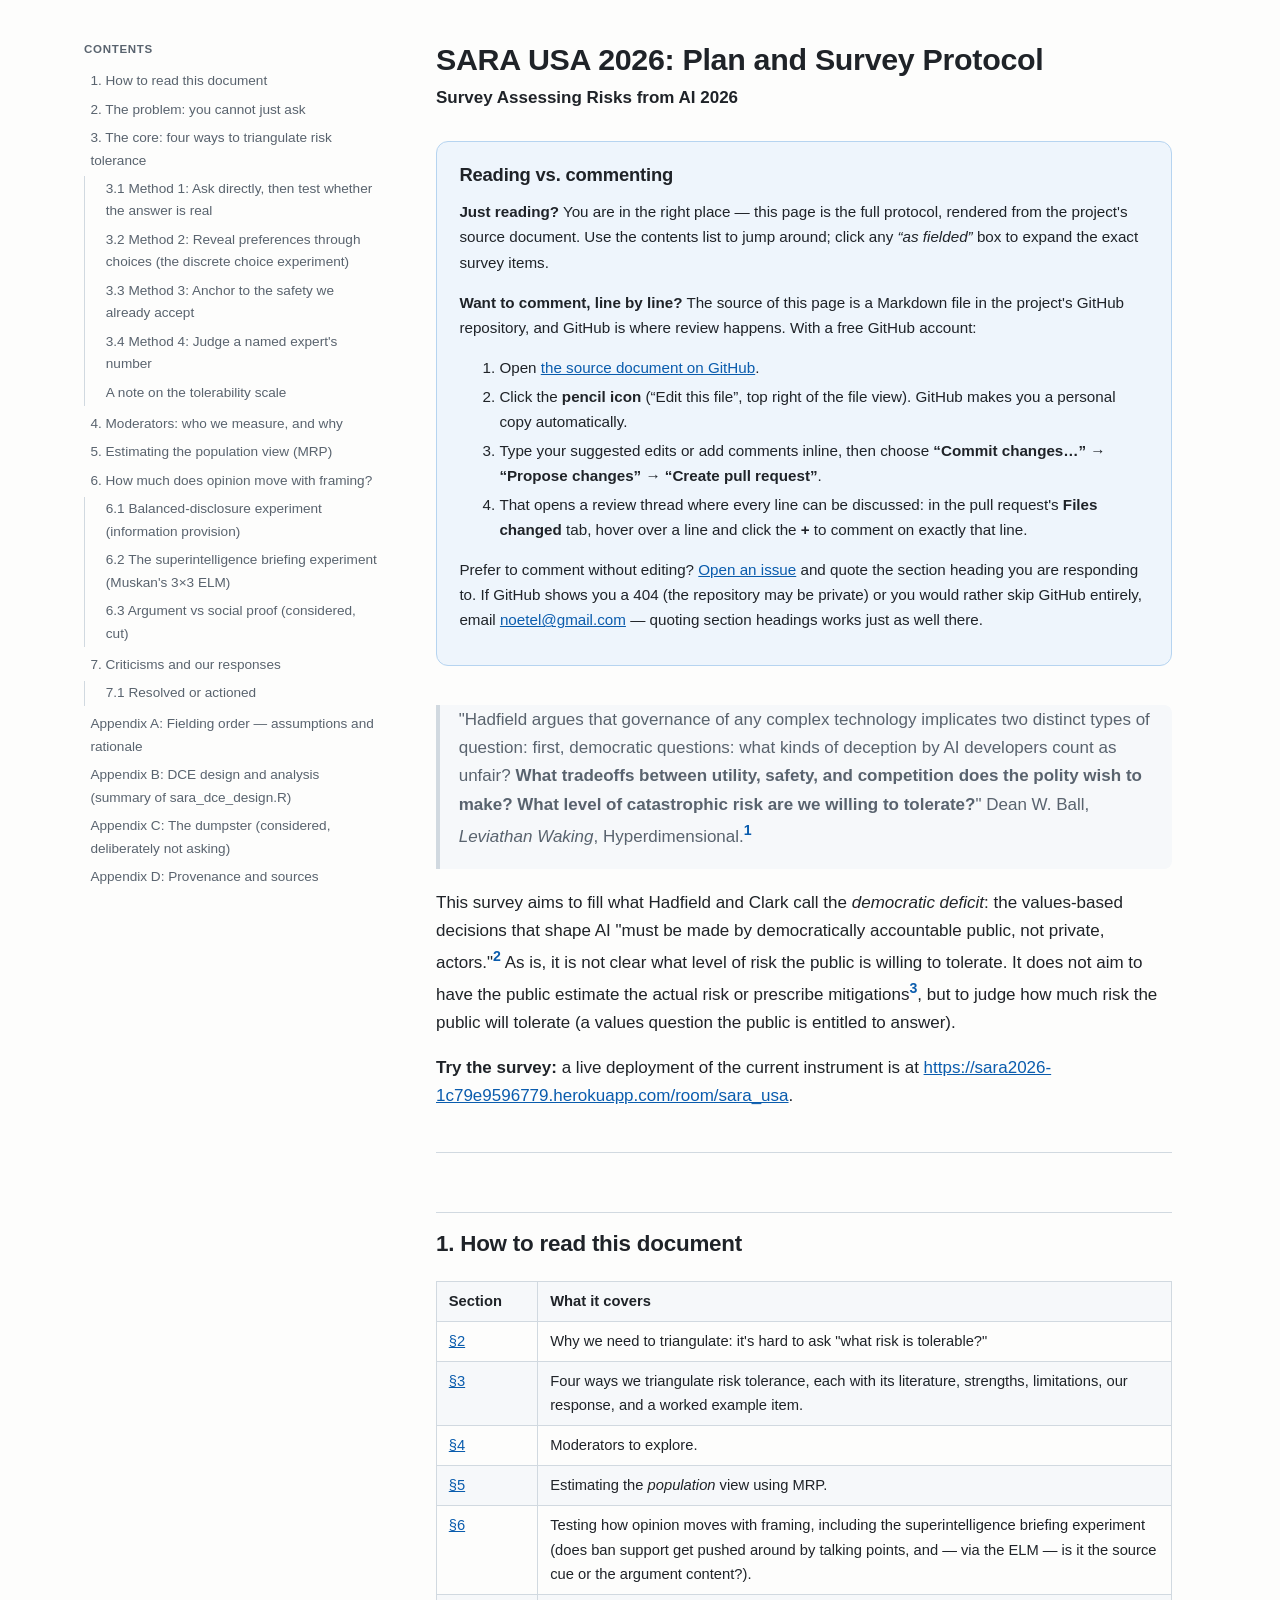
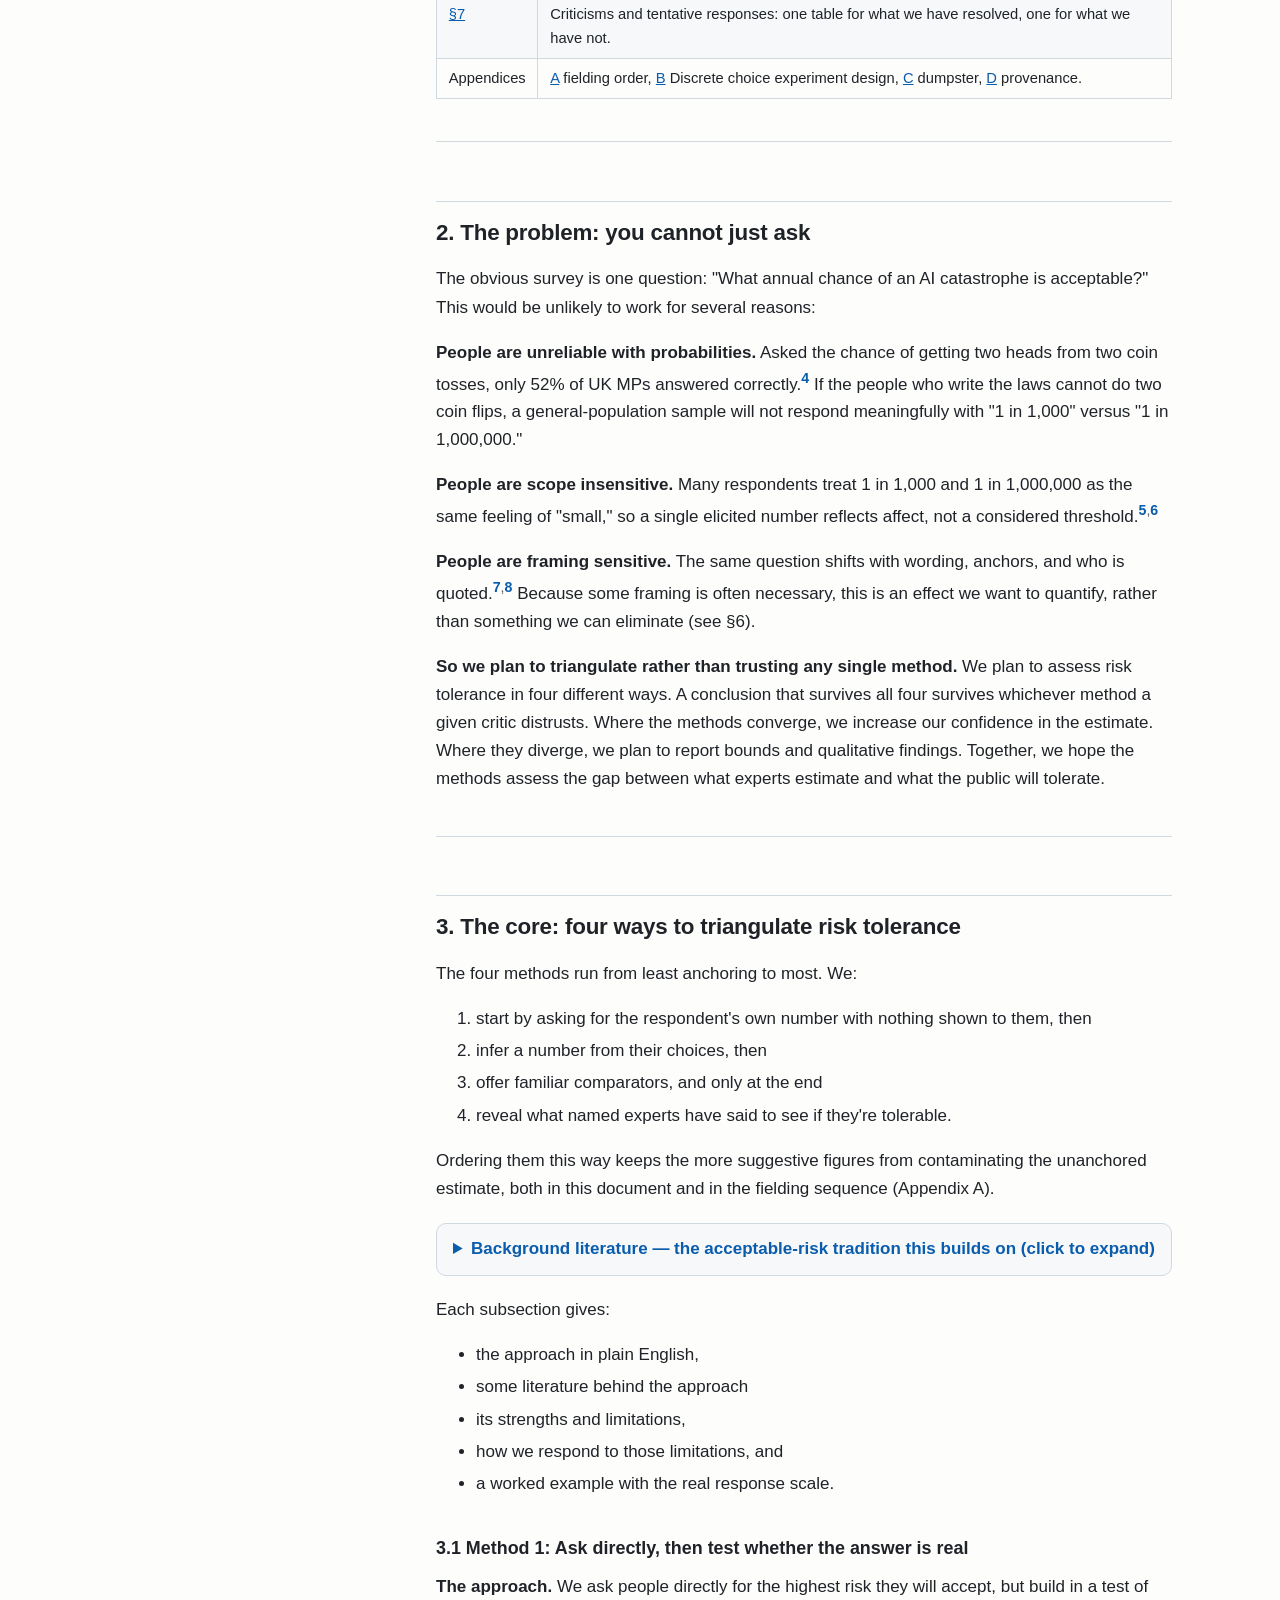
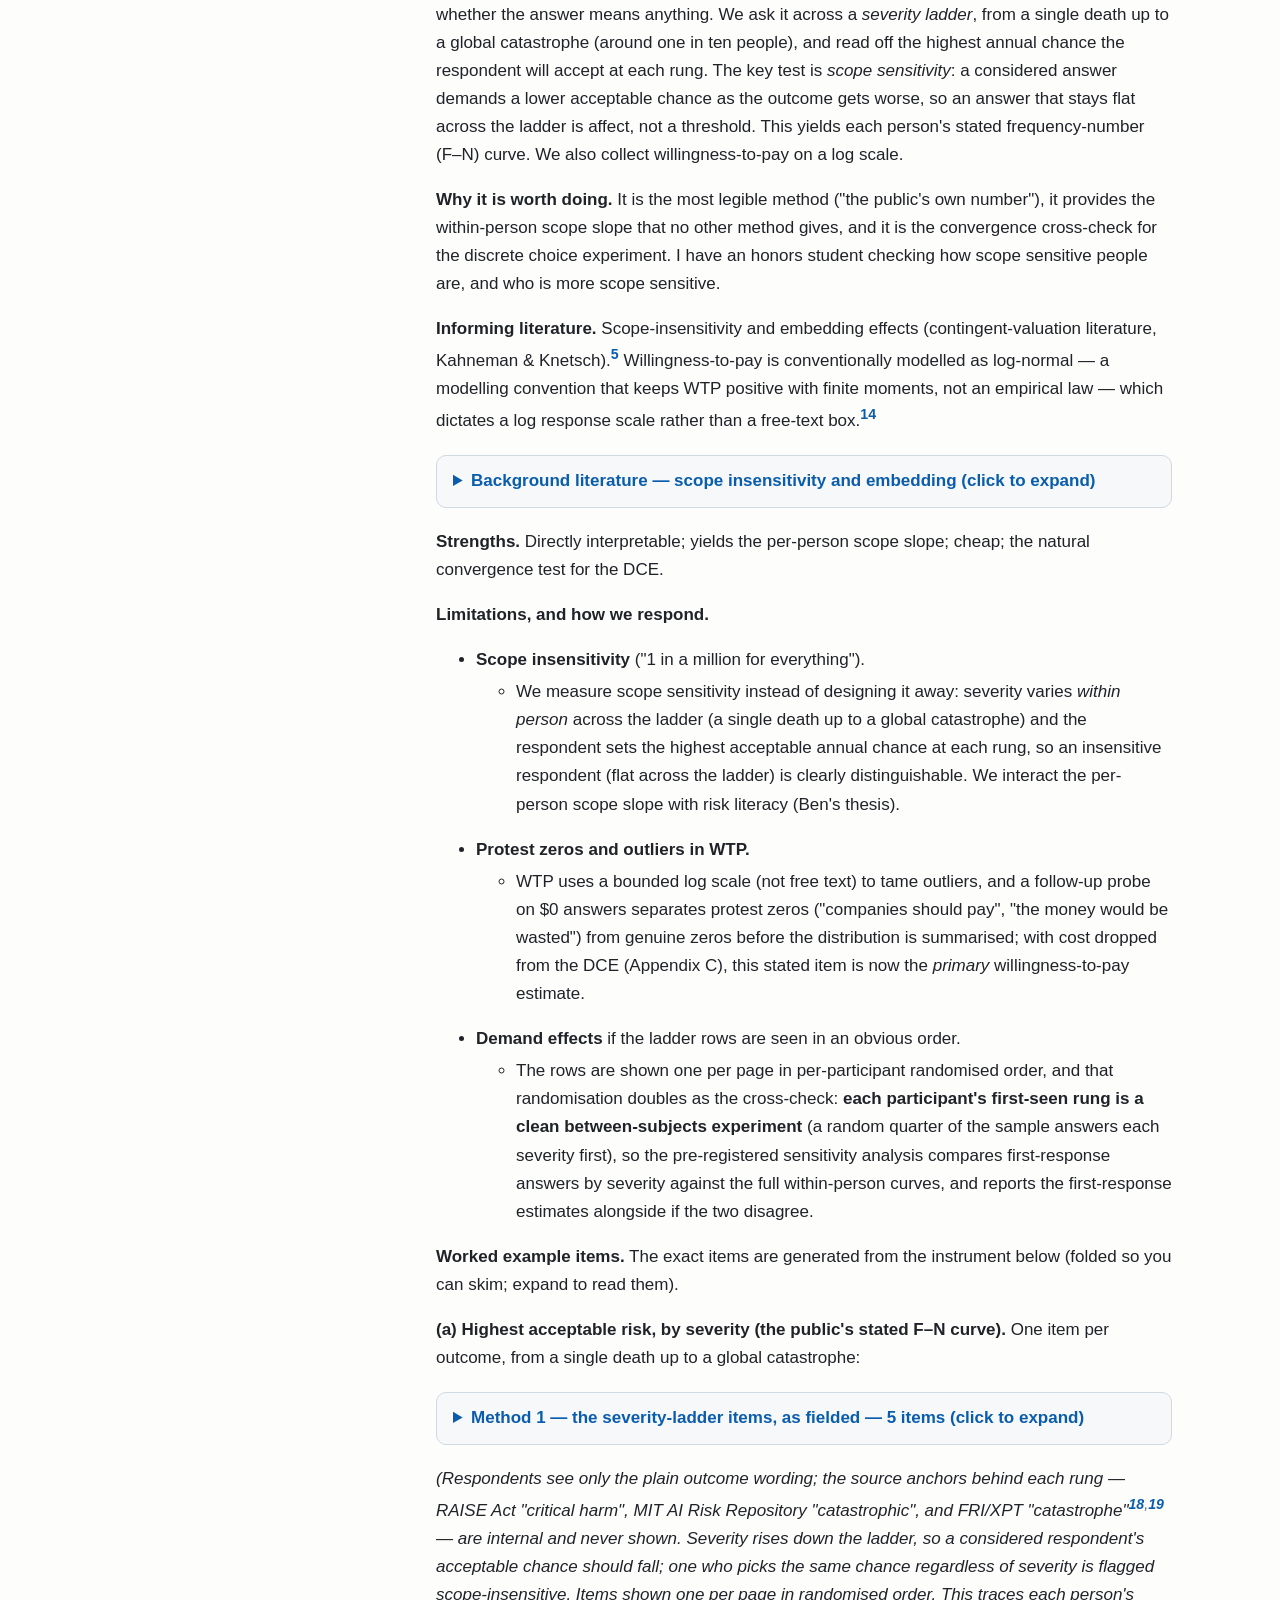
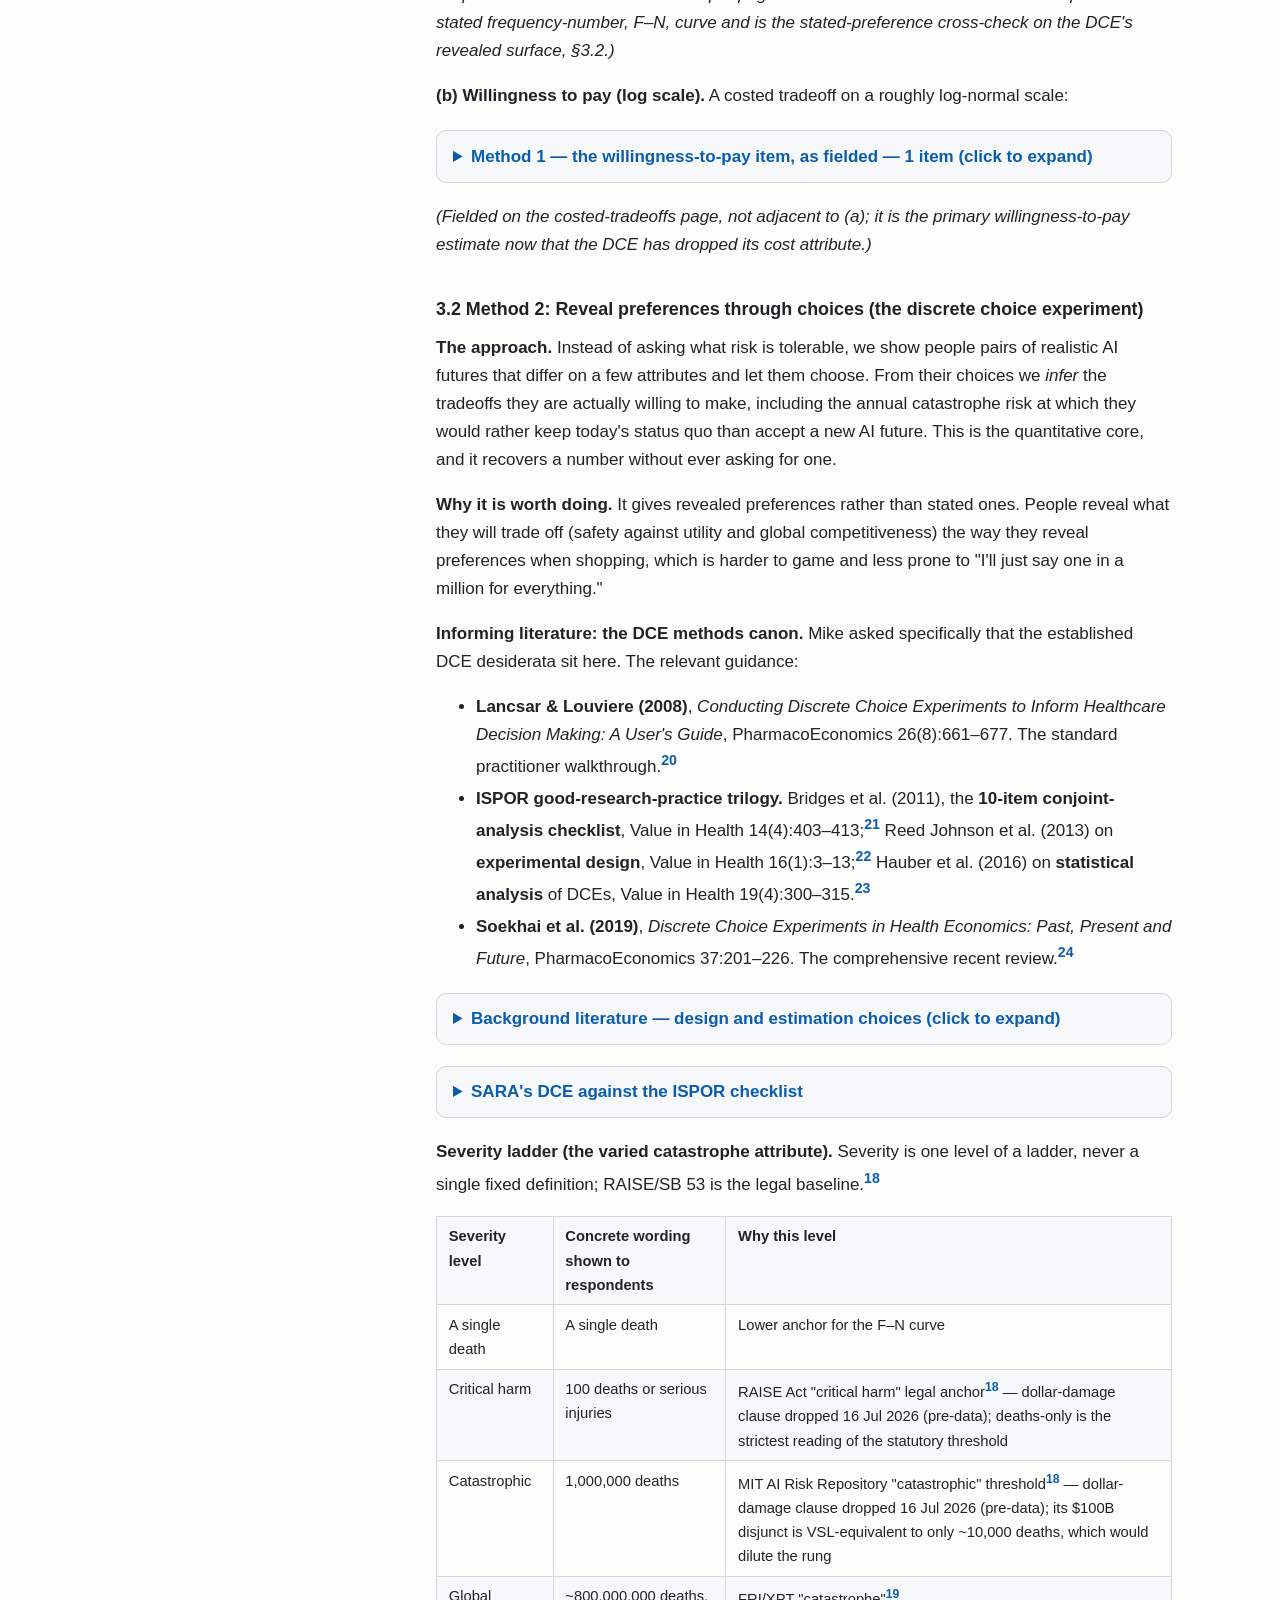
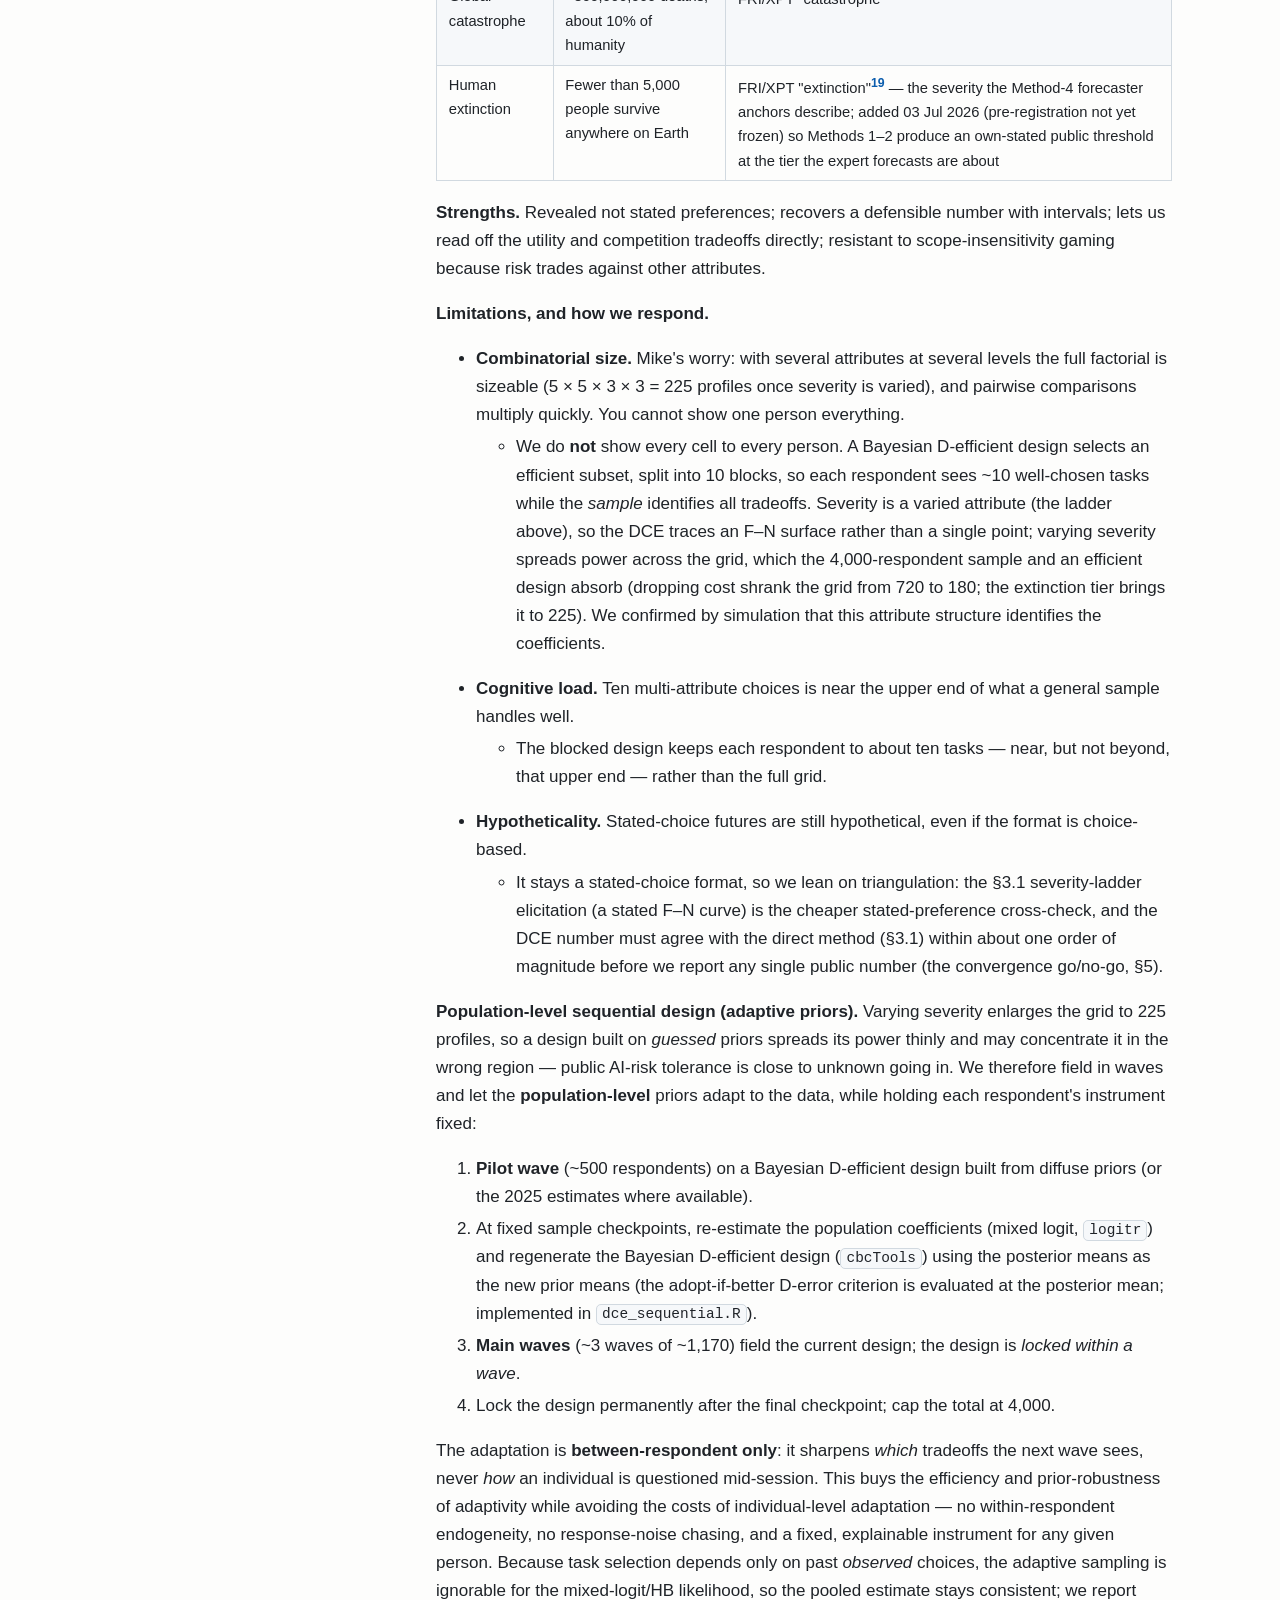
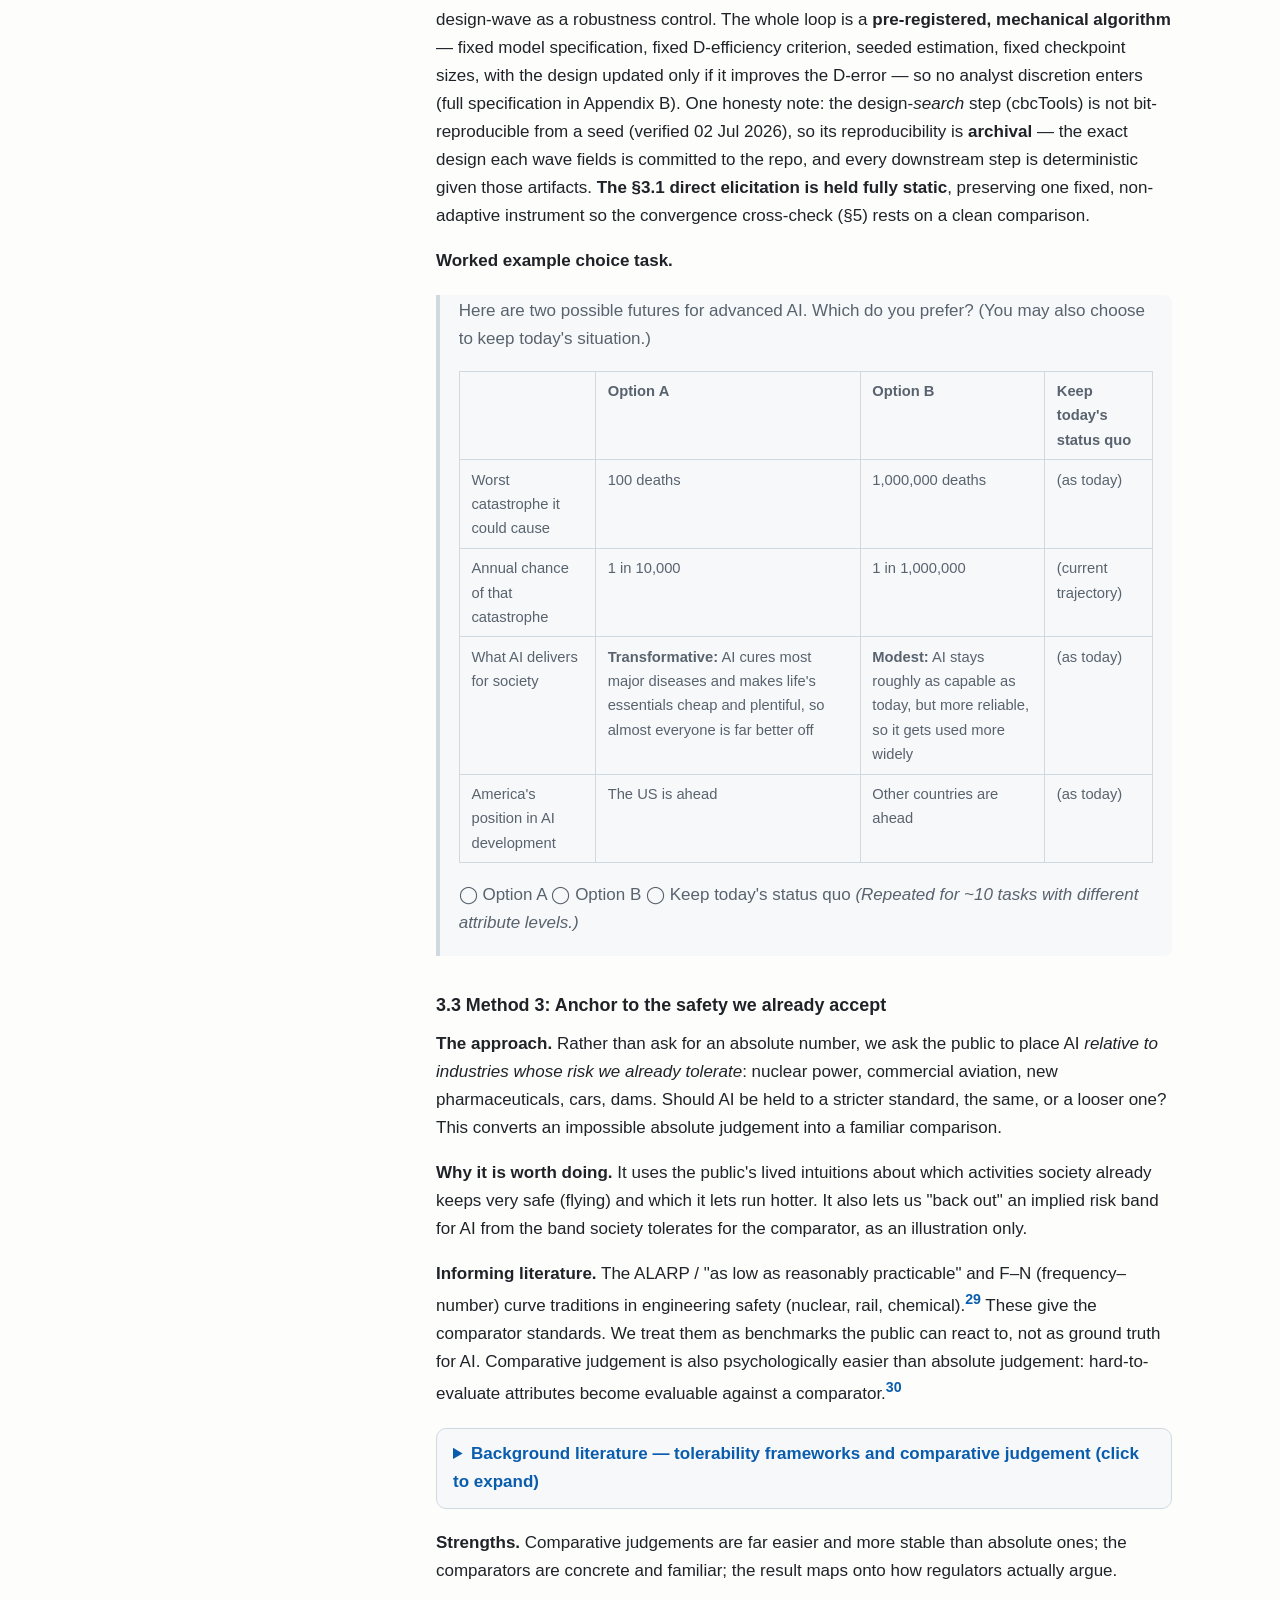
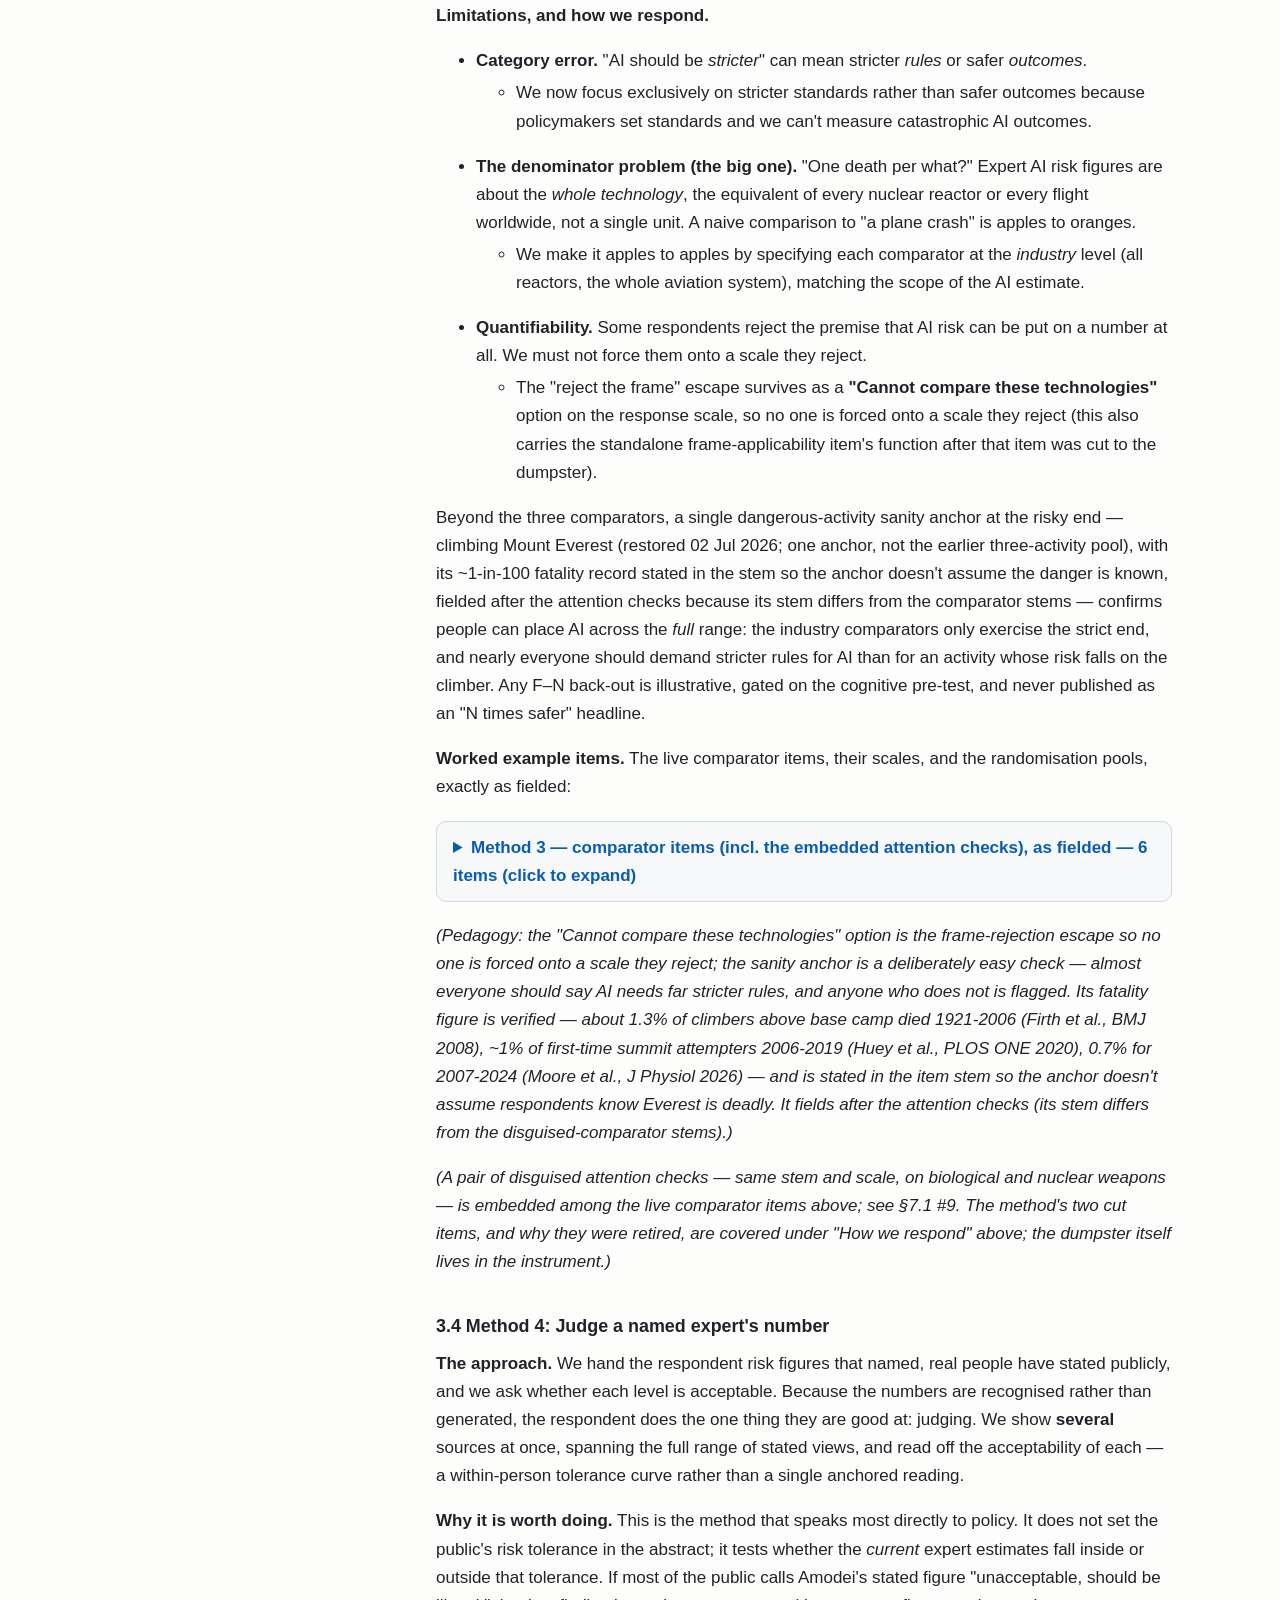
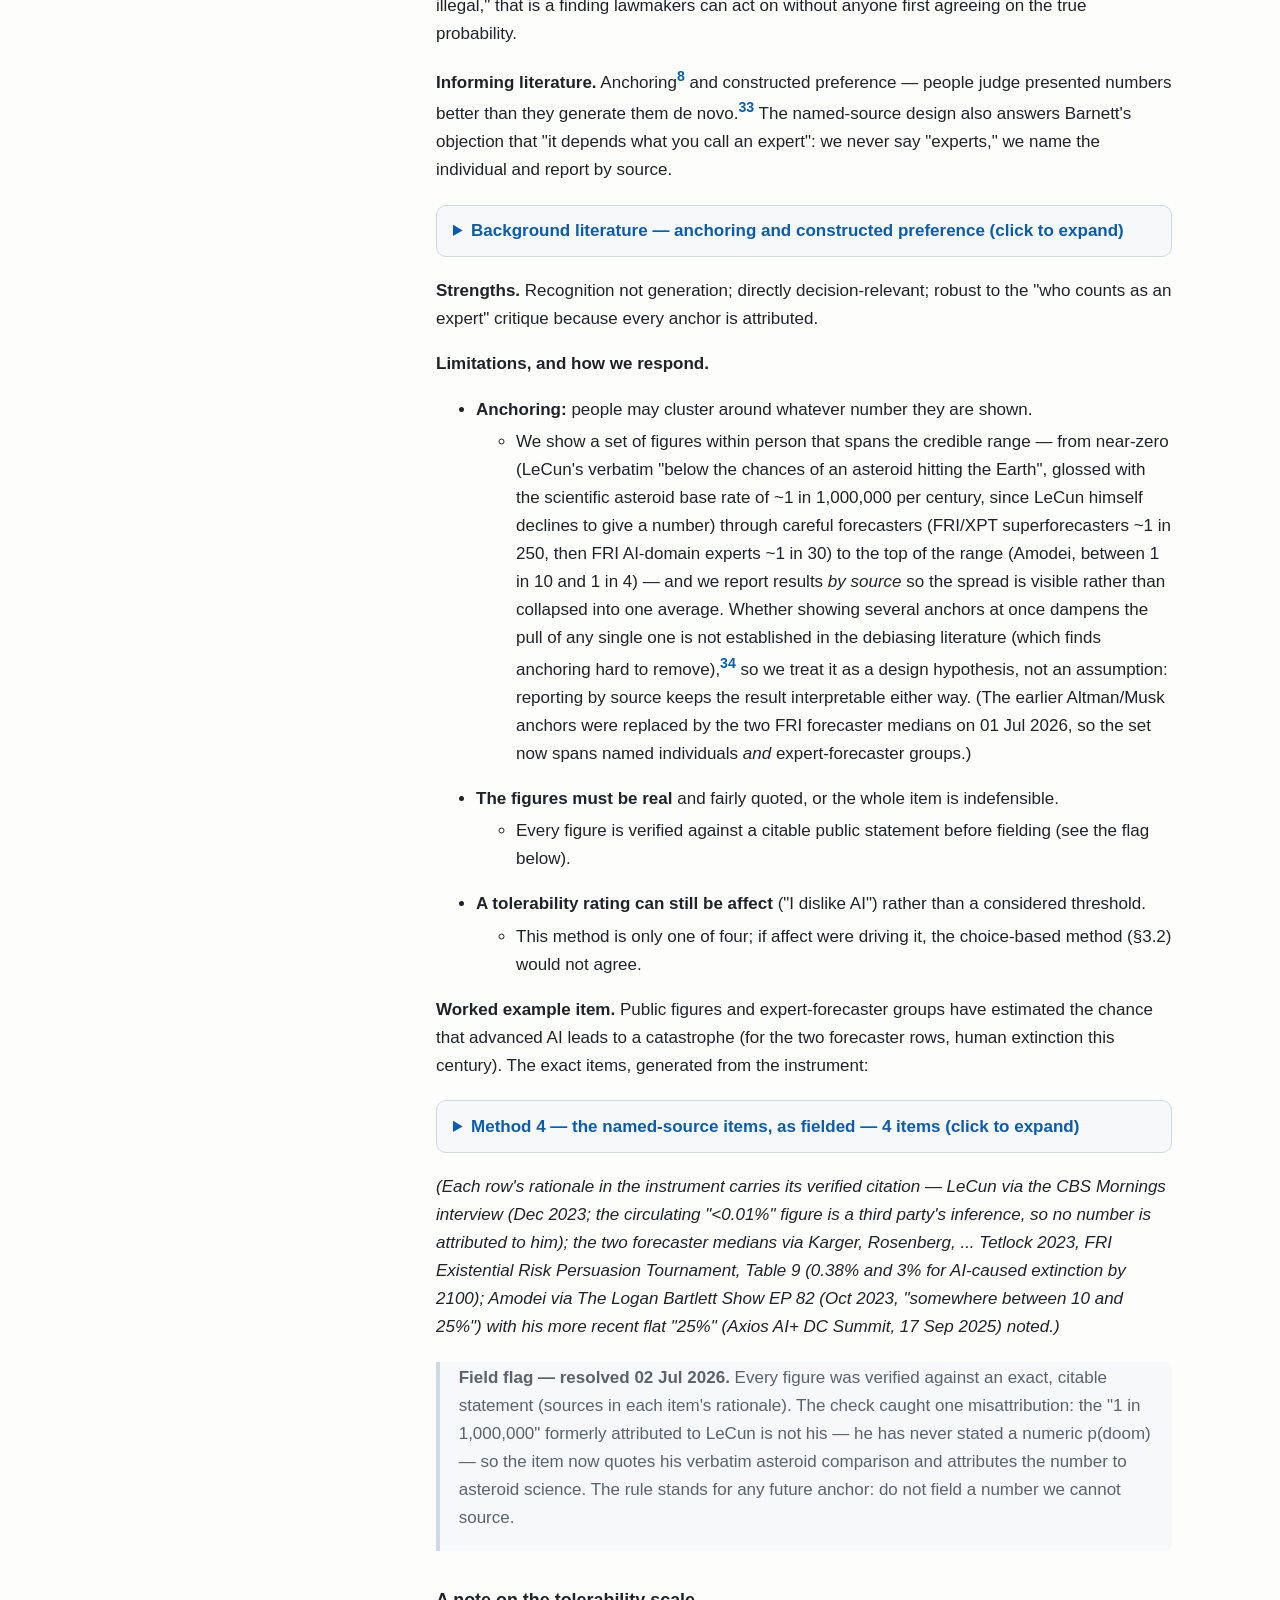
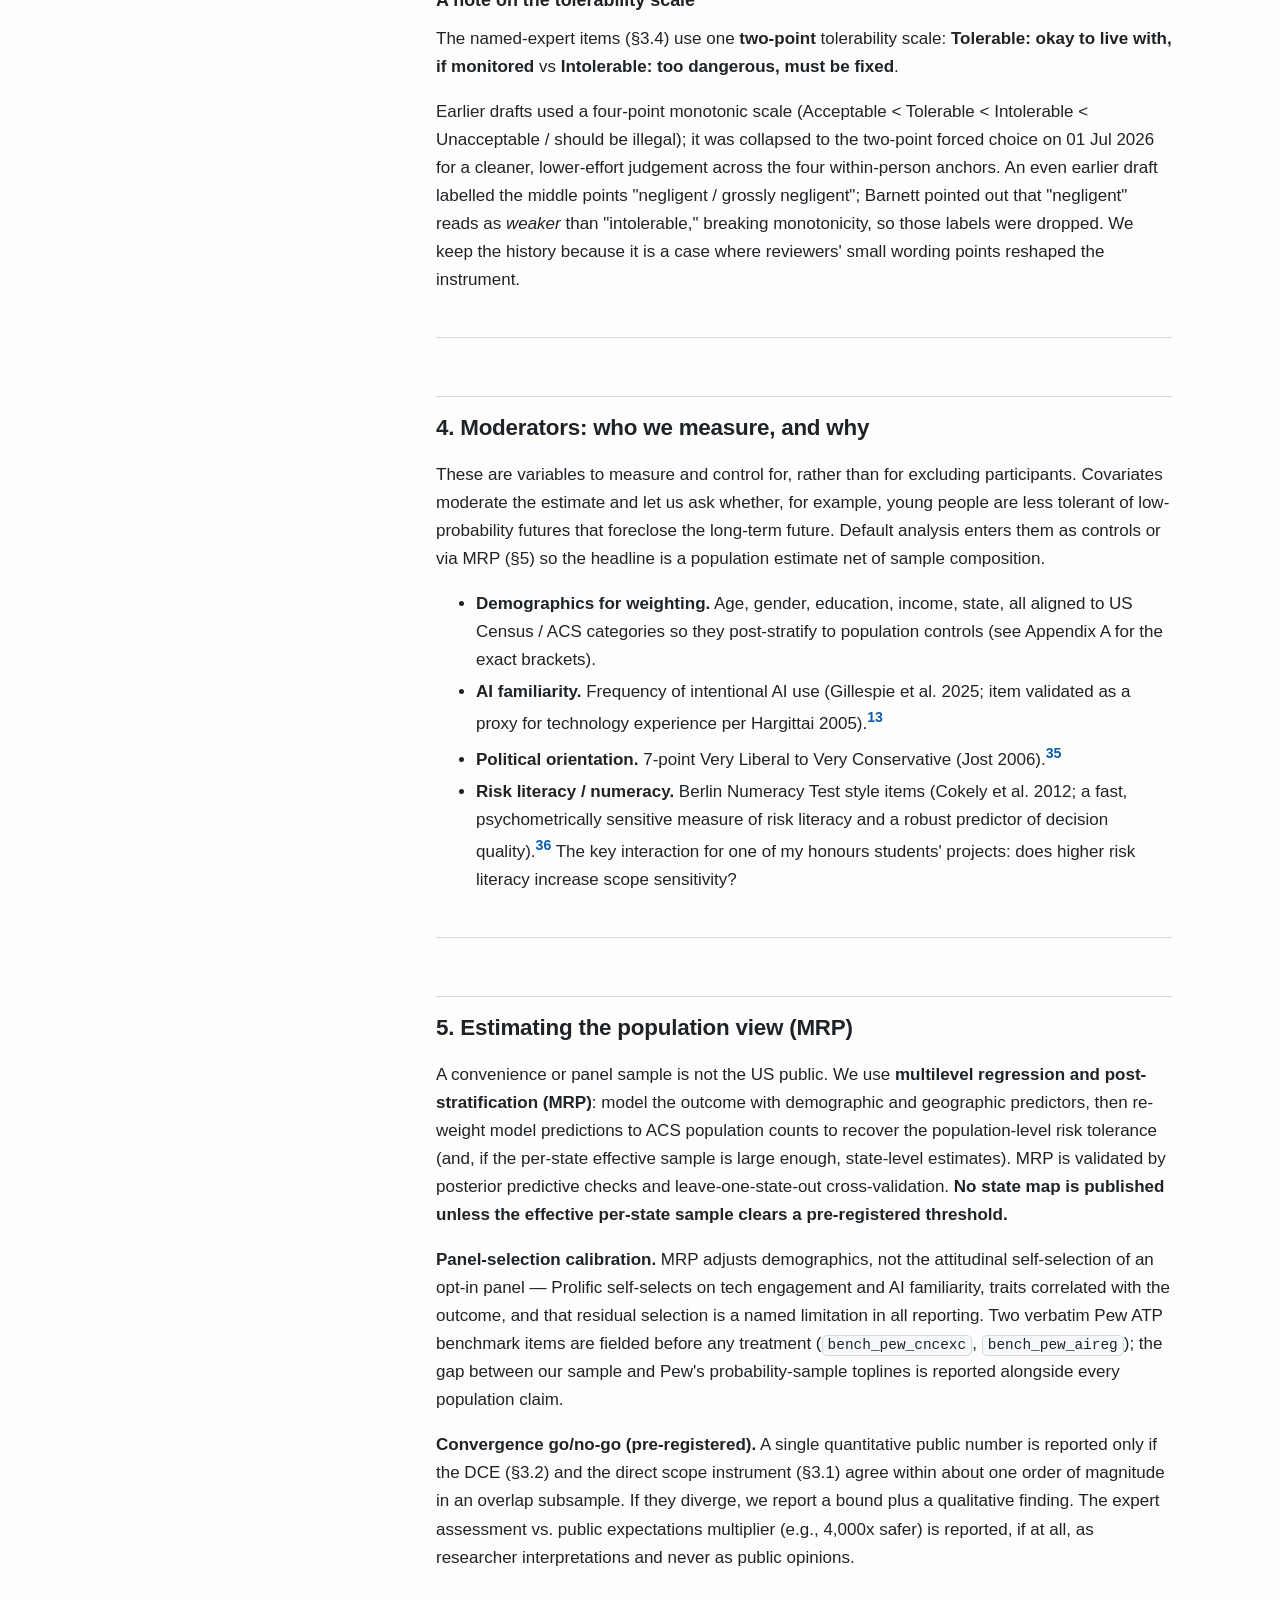
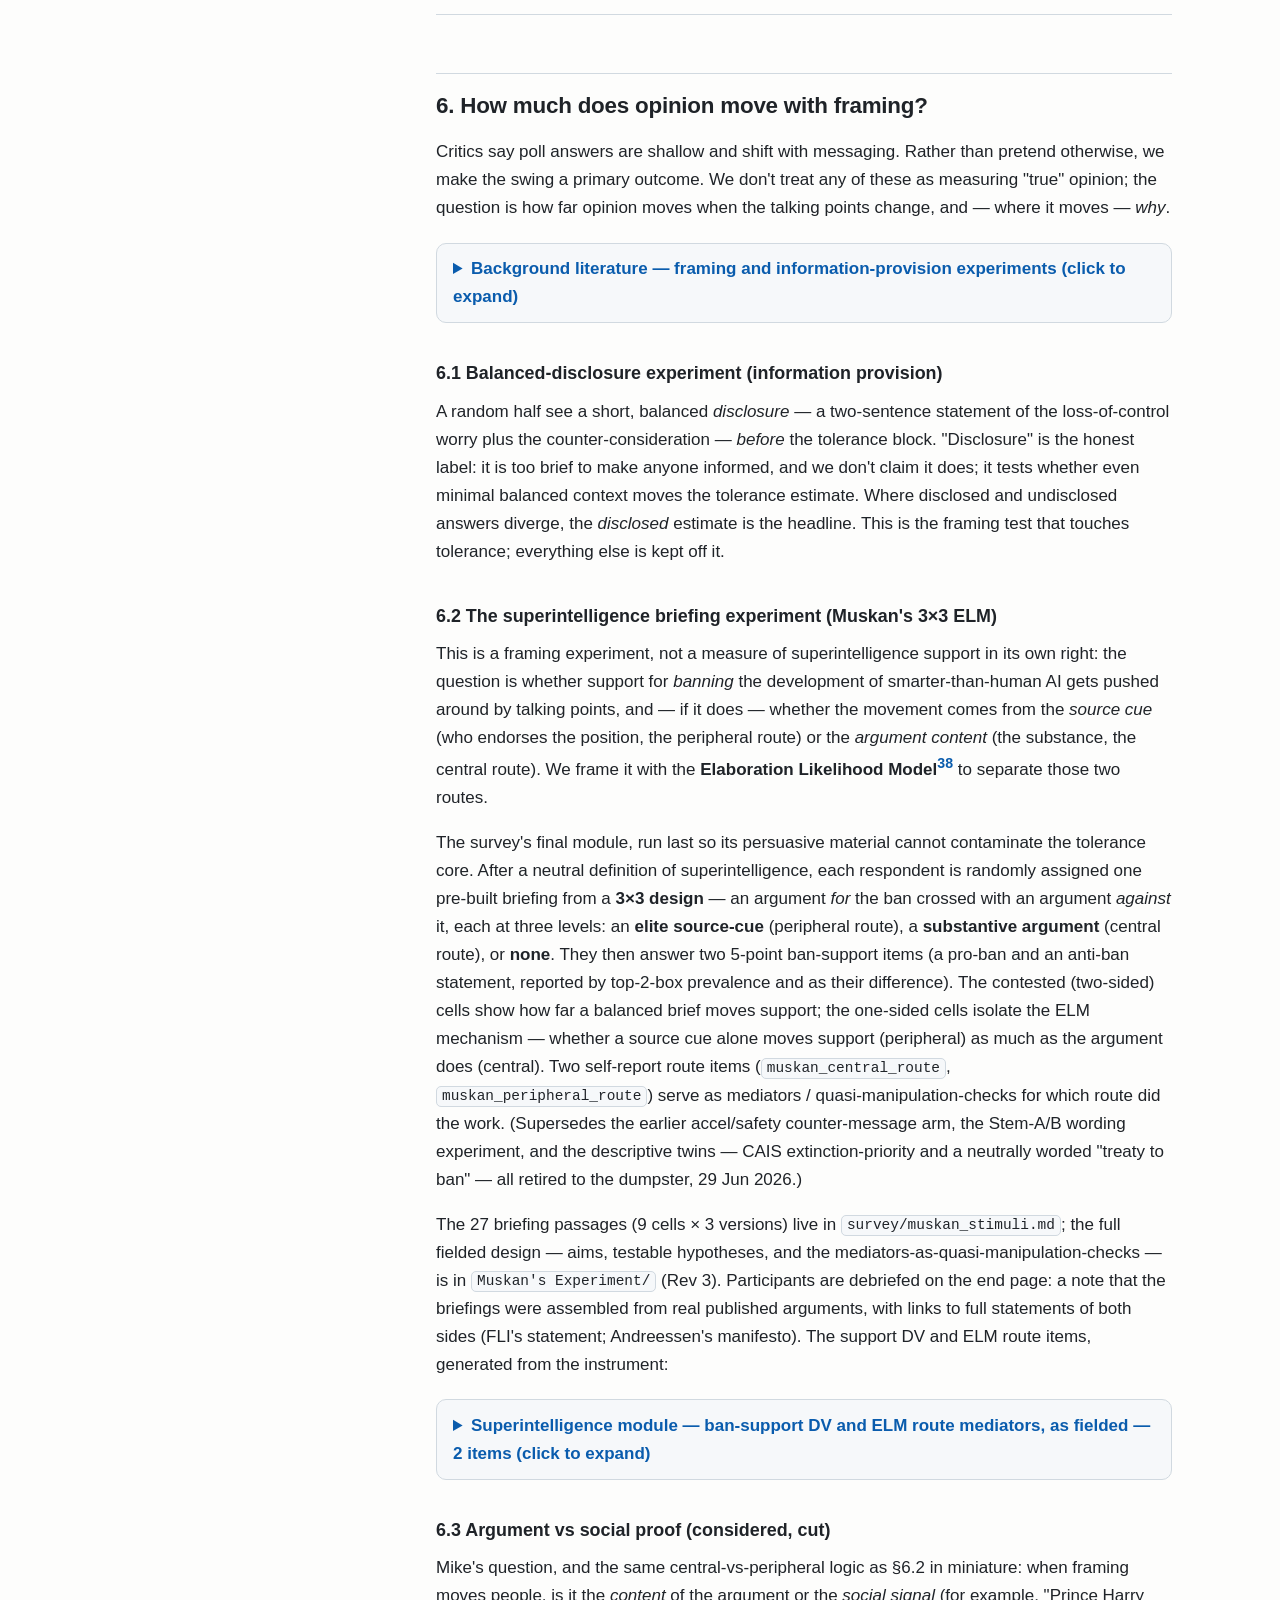
==== commit c3211302: "Drop dollar-damage clauses from the two anchored severity levels The m4c_100 and m4c_1m ladder rungs" ====
--- a/docs/index.html
+++ b/docs/index.html
@@ -283,11 +283,11 @@
 <li><em>Scale:</em> 1 in 10 / 1 in 100 / 1 in 1,000 / 1 in 10,000 / 1 in 100,000 / 1 in 1,000,000 / 1 in 10,000,000 / 1 in 100,000,000 / Never allowed / Prefer not to answer</li>
 </ul>
 </li>
-<li><strong><code>m4c_100</code></strong> — For an AI disaster causing 100 deaths or serious injuries, or $1 billion in damage, the highest annual chance you would find acceptable is:<ul>
+<li><strong><code>m4c_100</code></strong> — For an AI disaster causing 100 deaths or serious injuries, the highest annual chance you would find acceptable is:<ul>
 <li><em>Scale:</em> 1 in 10 / 1 in 100 / 1 in 1,000 / 1 in 10,000 / 1 in 100,000 / 1 in 1,000,000 / 1 in 10,000,000 / 1 in 100,000,000 / Never allowed / Prefer not to answer</li>
 </ul>
 </li>
-<li><strong><code>m4c_1m</code></strong> — For an AI disaster causing 1,000,000 deaths or $100 billion in damage, the highest annual chance you would find acceptable is:<ul>
+<li><strong><code>m4c_1m</code></strong> — For an AI disaster causing 1,000,000 deaths, the highest annual chance you would find acceptable is:<ul>
 <li><em>Scale:</em> 1 in 10 / 1 in 100 / 1 in 1,000 / 1 in 10,000 / 1 in 100,000 / 1 in 1,000,000 / 1 in 10,000,000 / 1 in 100,000,000 / Never allowed / Prefer not to answer</li>
 </ul>
 </li>
@@ -394,13 +394,13 @@
 </tr>
 <tr>
 <td>Critical harm</td>
-<td>100 deaths or serious injuries, or $1 billion in damage</td>
-<td>RAISE Act "critical harm" legal anchor<sup id="fnref4:catdef"><a class="footnote-ref" href="#fn:catdef">18</a></sup></td>
+<td>100 deaths or serious injuries</td>
+<td>RAISE Act "critical harm" legal anchor<sup id="fnref4:catdef"><a class="footnote-ref" href="#fn:catdef">18</a></sup> — dollar-damage clause dropped 16 Jul 2026 (pre-data); deaths-only is the strictest reading of the statutory threshold</td>
 </tr>
 <tr>
 <td>Catastrophic</td>
-<td>1,000,000 deaths or $100 billion in damage</td>
-<td>MIT AI Risk Repository "catastrophic" threshold<sup id="fnref5:catdef"><a class="footnote-ref" href="#fn:catdef">18</a></sup></td>
+<td>1,000,000 deaths</td>
+<td>MIT AI Risk Repository "catastrophic" threshold<sup id="fnref5:catdef"><a class="footnote-ref" href="#fn:catdef">18</a></sup> — dollar-damage clause dropped 16 Jul 2026 (pre-data); its $100B disjunct is VSL-equivalent to only ~10,000 deaths, which would dilute the rung</td>
 </tr>
 <tr>
 <td>Global catastrophe</td>
@@ -453,7 +453,7 @@
 <tbody>
 <tr>
 <td>Worst catastrophe it could cause</td>
-<td>100 deaths or $1B damage</td>
+<td>100 deaths</td>
 <td>1,000,000 deaths</td>
 <td>(as today)</td>
 </tr>
@@ -716,7 +716,7 @@
 <hr />
 <h2 id="appendix-b-dce-design-and-analysis-summary-of-sara_dce_designr">Appendix B: DCE design and analysis (summary of <code>sara_dce_design.R</code>)</h2>
 <ul>
-<li><strong>Grid:</strong> severity (5 levels: a single death, critical harm 100 deaths/$1B, catastrophic 1,000,000 deaths/$100B, global catastrophe ~800,000,000 deaths, human extinction — fewer than 5,000 survive),<sup id="fnref3:catdef"><a class="footnote-ref" href="#fn:catdef">18</a></sup> probability (5 levels, annual chance 1 in 100 → 1 in 1,000,000), utility (3), competition (3). Full factorial 5 × 5 × 3 × 3 = 225 profiles. Cost was dropped to the dumpster (01 Jul 2026) — money is an implementation question, not the democratic tradeoff the DCE measures (Hadfield), and p* is anchored by the status-quo opt-out, not a price. Severity is varied across the five-tier ladder, not fixed; the RAISE Act "critical harm" tier is the legal baseline and the FRI/XPT extinction tier is the top (added 03 Jul 2026, pre-registration not yet frozen).</li>
+<li><strong>Grid:</strong> severity (5 levels: a single death, critical harm 100 deaths, catastrophic 1,000,000 deaths, global catastrophe ~800,000,000 deaths, human extinction — fewer than 5,000 survive),<sup id="fnref3:catdef"><a class="footnote-ref" href="#fn:catdef">18</a></sup> probability (5 levels, annual chance 1 in 100 → 1 in 1,000,000), utility (3), competition (3). Full factorial 5 × 5 × 3 × 3 = 225 profiles. Cost was dropped to the dumpster (01 Jul 2026) — money is an implementation question, not the democratic tradeoff the DCE measures (Hadfield), and p* is anchored by the status-quo opt-out, not a price. Severity is varied across the five-tier ladder, not fixed; the RAISE Act "critical harm" tier is the legal baseline and the FRI/XPT extinction tier is the top (added 03 Jul 2026, pre-registration not yet frozen).</li>
 <li><strong>Design:</strong> Bayesian D-efficient, 2 alternatives + opt-out, 10 blocks, 4,000 respondents (oversampling the risk module relative to 2025). Level balance and overlap checked (<code>cbcTools</code>). Each block fields 10 tasks: <strong>tasks 1-8</strong> are the D-efficient design; <strong>task 9</strong> is a dominated pair (one option strictly better on every attribute; the dominant side alternates by block to cancel position bias) and <strong>task 10</strong> is an exact repeat of task 2. Tasks 9-10 are <strong>excluded from estimation</strong>: choosing the dominated option (the opt-out is not a failure) and switching on the repeated task are reported as data-quality rates and drive a pre-registered sensitivity re-estimate excluding flagged respondents (ISPOR internal-validity guidance).</li>
 <li><strong>Population-level sequential re-optimisation (pre-registered algorithm):</strong><ul>
 <li><strong>Waves:</strong> pilot ~500, then ~3 main waves of ~1,170 (≈4,010 total). Design locked within each wave.</li>
@@ -800,7 +800,7 @@
 <p>Stefan Schubert, Lucius Caviola &amp; Nadira S. Faber, "The Psychology of Existential Risk: Moral Judgments about Human Extinction," <em>Scientific Reports</em> 9:15100 (2019), <a href="https://doi.org/10.1038/s41598-019-50145-9">https://doi.org/10.1038/s41598-019-50145-9</a>. N=2,507 (UK/US public, UK students). Verbatim: respondents "do not think that an extinction catastrophe would be uniquely bad relative to near-extinction catastrophes, which allow for recovery"; the judgement reverses when prompted to consider long-term consequences.&#160;<a class="footnote-backref" href="#fnref:schubert" title="Back to text">&#8617;</a></p>
 </li>
 <li id="fn:catdef">
-<p>Definitions of catastrophic AI risk vary substantially across legal, expert-prioritisation, and existential-risk contexts. RAISE/SB 53-style statutory definitions use a relatively low legal threshold: "catastrophic risk" means a foreseeable and material risk that a frontier model will materially contribute to death or serious injury to 100 or more people, or at least $1 billion in property damage, from a single incident involving CBRN assistance, autonomous cyber/criminal conduct, or loss of control. The MIT AI Risk Repository prioritisation study uses a broader expert-severity frame: "catastrophic" harm includes, for example, more than 1 million human deaths, more than USD $100 billion in damage, or civilization-scale intangible harms such as collapse of democratic norms or privacy by 2030 under business as usual. The Existential Risk Persuasion Tournament focused on long-run risks to humanity from AI and other causes, distinguishing catastrophic and extinction outcomes across the century; public summaries report AI catastrophe and extinction probabilities separately, with large disagreement between experts and superforecasters. Because these definitions span ordinary legal catastrophes through existential outcomes, this survey does not assume a single threshold. It varies severity explicitly and reports risk tolerance conditional on the severity described.&#160;<a class="footnote-backref" href="#fnref:catdef" title="Back to text">&#8617;</a><a class="footnote-backref" href="#fnref2:catdef" title="Back to text">&#8617;</a><a class="footnote-backref" href="#fnref3:catdef" title="Back to text">&#8617;</a><a class="footnote-backref" href="#fnref4:catdef" title="Back to text">&#8617;</a><a class="footnote-backref" href="#fnref5:catdef" title="Back to text">&#8617;</a><a class="footnote-backref" href="#fnref6:catdef" title="Back to text">&#8617;</a></p>
+<p>Definitions of catastrophic AI risk vary substantially across legal, expert-prioritisation, and existential-risk contexts. RAISE/SB 53-style statutory definitions use a relatively low legal threshold: "catastrophic risk" means a foreseeable and material risk that a frontier model will materially contribute to death or serious injury to 100 or more people, or at least $1 billion in property damage, from a single incident involving CBRN assistance, autonomous cyber/criminal conduct, or loss of control. The MIT AI Risk Repository prioritisation study uses a broader expert-severity frame: "catastrophic" harm includes, for example, more than 1 million human deaths, more than USD $100 billion in damage, or civilization-scale intangible harms such as collapse of democratic norms or privacy by 2030 under business as usual. The Existential Risk Persuasion Tournament focused on long-run risks to humanity from AI and other causes, distinguishing catastrophic and extinction outcomes across the century; public summaries report AI catastrophe and extinction probabilities separately, with large disagreement between experts and superforecasters. Because these definitions span ordinary legal catastrophes through existential outcomes, this survey does not assume a single threshold. It varies severity explicitly and reports risk tolerance conditional on the severity described. The survey's rungs use the <em>human-harm</em> component of each anchor only (100 deaths or serious injuries; 1,000,000 deaths) — the dollar-damage disjuncts were dropped 16 Jul 2026, before pre-registration and data collection. Two reasons: a disjunctive event is rationally rated no worse than its least-bad disjunct, so mixing property damage into rungs coded as log-deaths dilutes the severity dimension the F–N analysis estimates; and the two dollar clauses are mutually inconsistent in life-equivalent terms (at a ~$10M value per statistical life, $1 billion ≈ 100 deaths but $100 billion ≈ 10,000 deaths, not 1,000,000). Deaths-only is the strictest reading of each source threshold, so public tolerance for a source's full disjunctive definition can only be at least as high as the tolerance we measure.&#160;<a class="footnote-backref" href="#fnref:catdef" title="Back to text">&#8617;</a><a class="footnote-backref" href="#fnref2:catdef" title="Back to text">&#8617;</a><a class="footnote-backref" href="#fnref3:catdef" title="Back to text">&#8617;</a><a class="footnote-backref" href="#fnref4:catdef" title="Back to text">&#8617;</a><a class="footnote-backref" href="#fnref5:catdef" title="Back to text">&#8617;</a><a class="footnote-backref" href="#fnref6:catdef" title="Back to text">&#8617;</a></p>
 </li>
 <li id="fn:fri">
 <p>Forecasting Research Institute, <em>Existential Risk Persuasion Tournament</em> (XPT, 2022). "Catastrophe" is defined as 10% or more of humans dying within a five-year period (about 800 million people at current population; pathogen risks use a 1% threshold). "Extinction" is defined as human extinction or the global population falling below 5,000. <a href="https://forecastingresearch.org/xpt">https://forecastingresearch.org/xpt</a>&#160;<a class="footnote-backref" href="#fnref:fri" title="Back to text">&#8617;</a><a class="footnote-backref" href="#fnref2:fri" title="Back to text">&#8617;</a><a class="footnote-backref" href="#fnref3:fri" title="Back to text">&#8617;</a></p>
